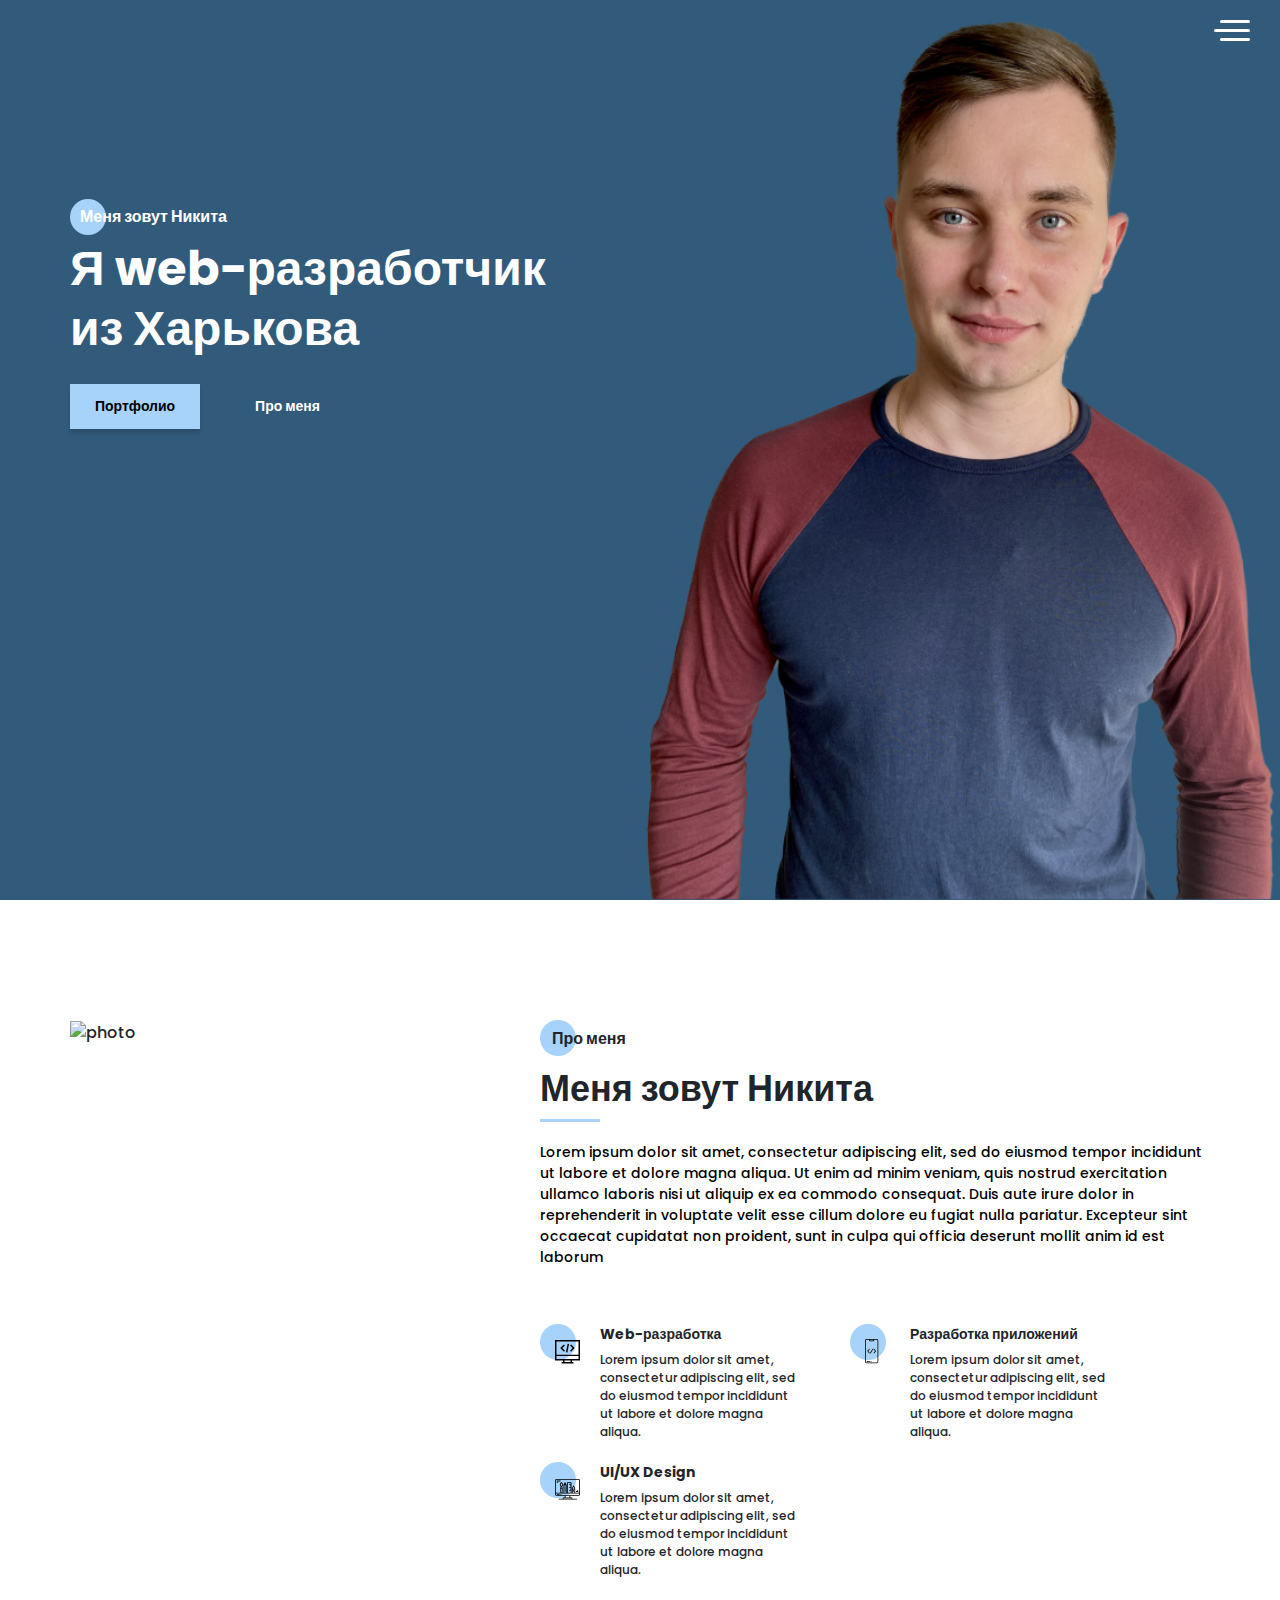
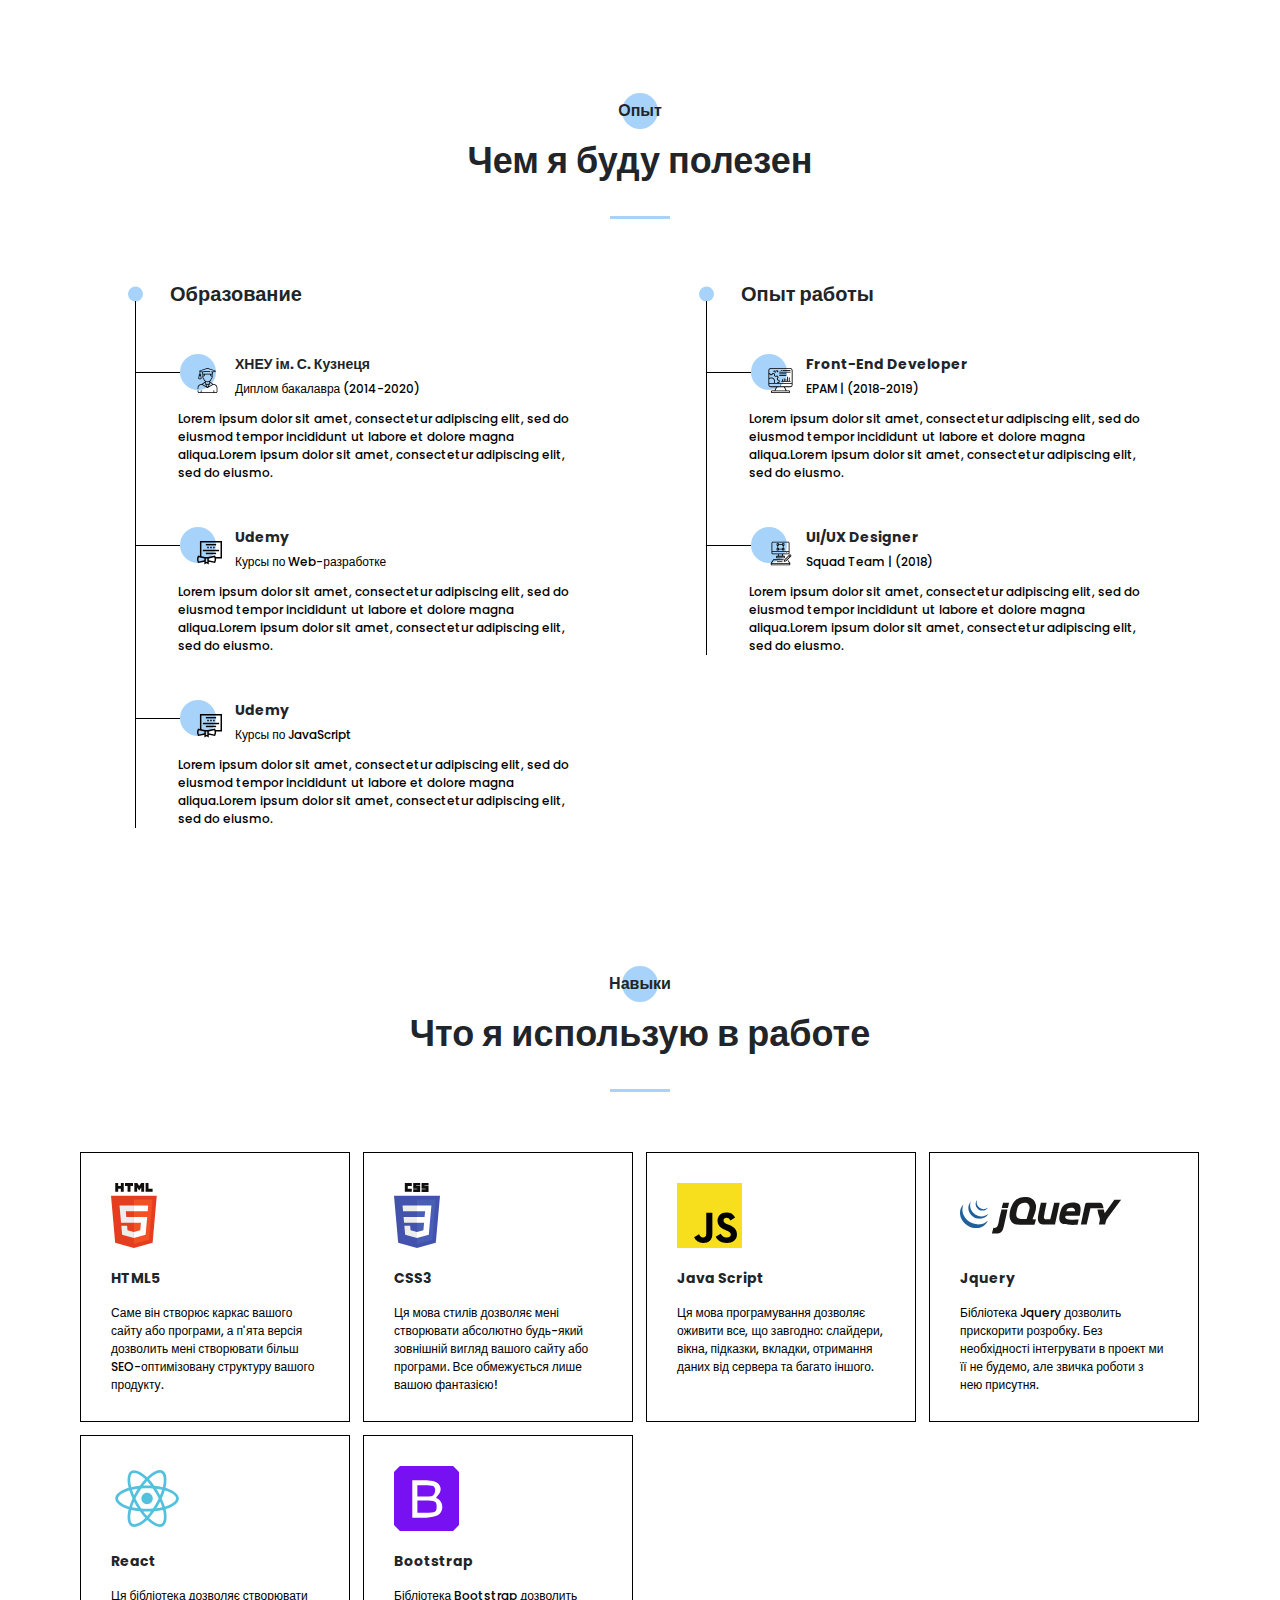
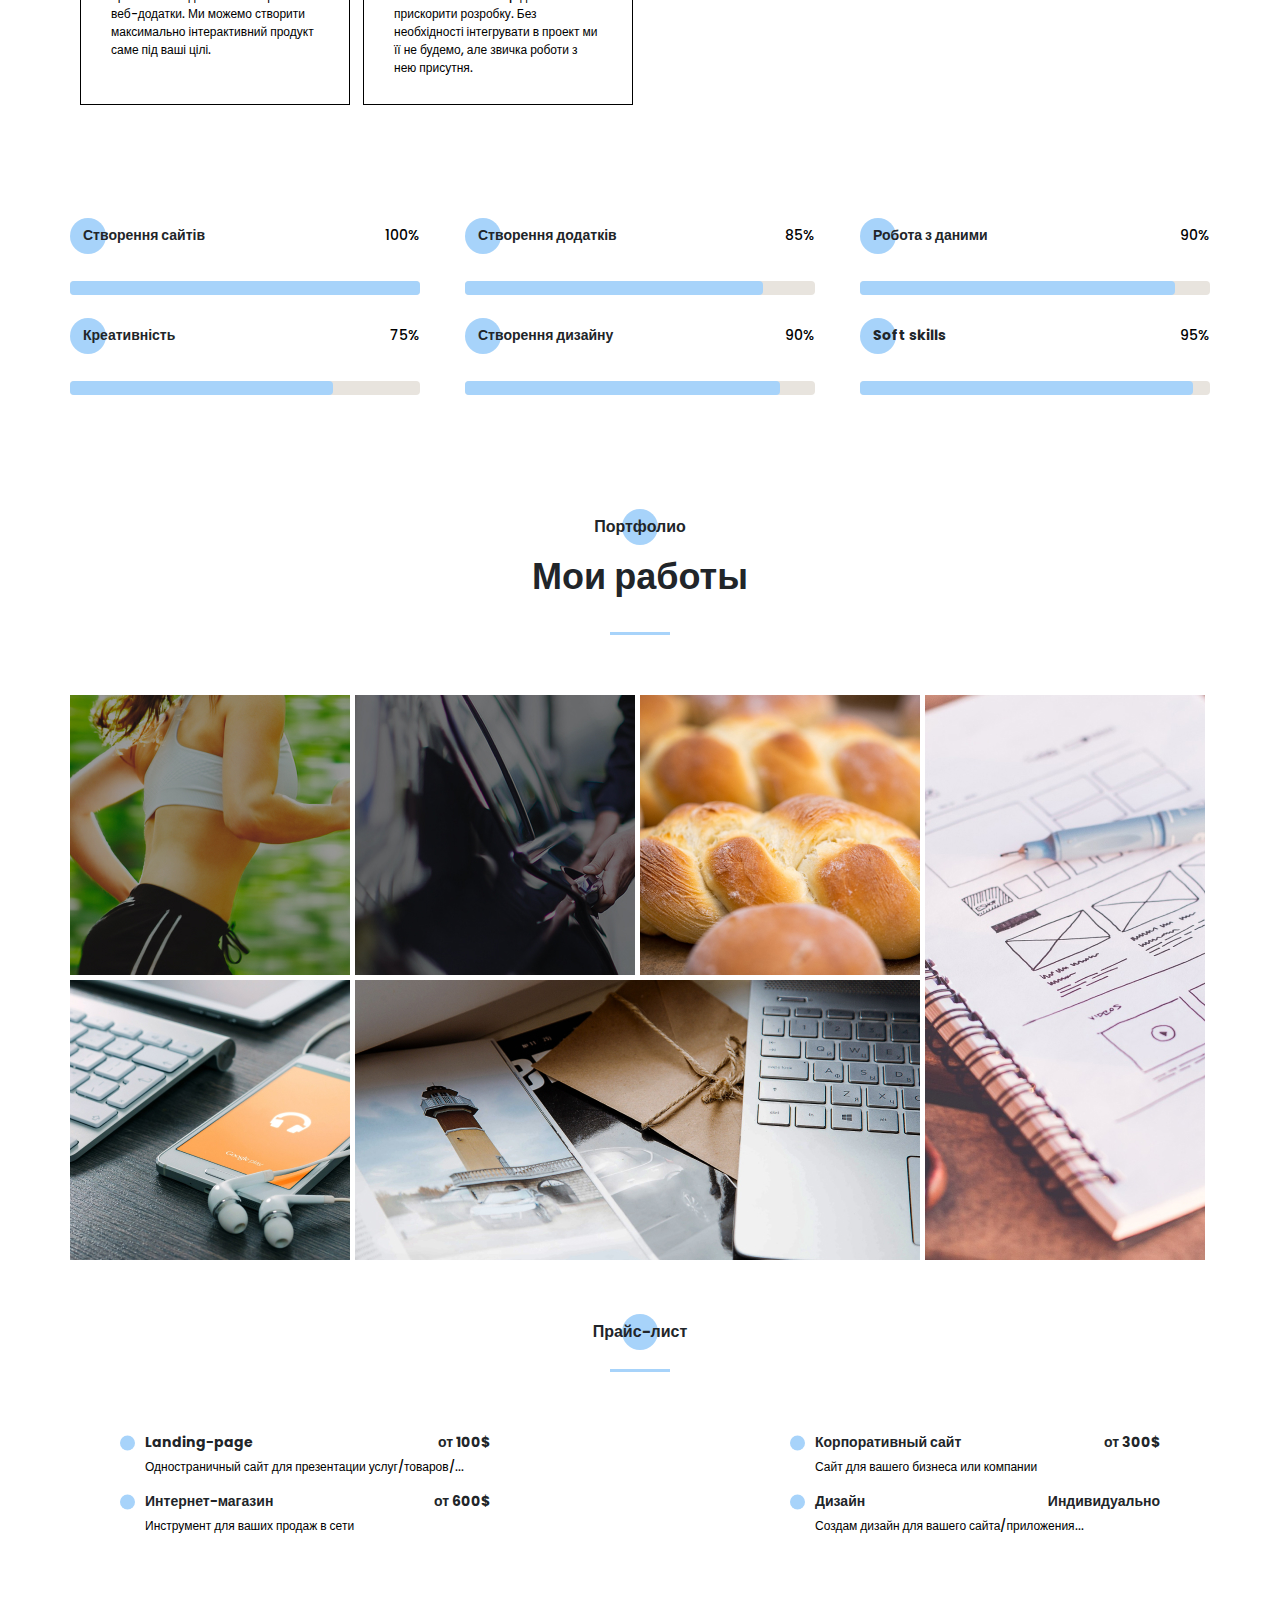
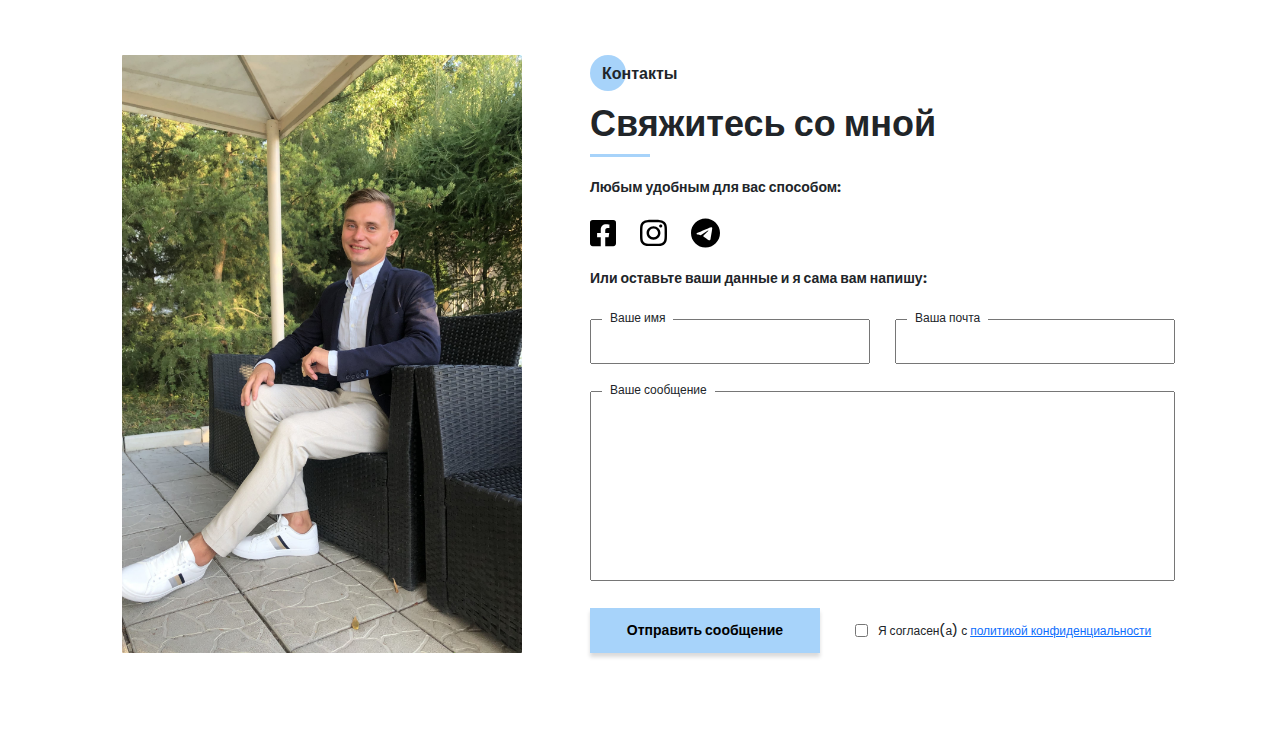
==== index.html @ c90d6d29 "final" ====
<!DOCTYPE html><html lang="ru"><head><meta charset="UTF-8"><meta http-equiv="X-UA-Compatible" content="IE=edge"><meta name="viewport" content="width=device-width,initial-scale=1"><!-- favicon --><link rel="apple-touch-icon" sizes="57x57" href="icons/favicon/apple-icon-57x57.png"><link rel="apple-touch-icon" sizes="60x60" href="icons/favicon/apple-icon-60x60.png"><link rel="apple-touch-icon" sizes="72x72" href="icons/favicon/apple-icon-72x72.png"><link rel="apple-touch-icon" sizes="76x76" href="icons/favicon/apple-icon-76x76.png"><link rel="apple-touch-icon" sizes="114x114" href="icons/favicon/apple-icon-114x114.png"><link rel="apple-touch-icon" sizes="120x120" href="icons/favicon/apple-icon-120x120.png"><link rel="apple-touch-icon" sizes="144x144" href="icons/favicon/apple-icon-144x144.png"><link rel="apple-touch-icon" sizes="152x152" href="icons/favicon/apple-icon-152x152.png"><link rel="apple-touch-icon" sizes="180x180" href="icons/favicon/apple-icon-180x180.png"><link rel="icon" type="image/png" sizes="192x192" href="icons/favicon/android-icon-192x192.png"><link rel="icon" type="image/png" sizes="32x32" href="icons/favicon/favicon-32x32.png"><link rel="icon" type="image/png" sizes="96x96" href="icons/favicon/favicon-96x96.png"><link rel="icon" type="image/png" sizes="16x16" href="icons/favicon/favicon-16x16.png"><link rel="manifest" href="icons/favicon/manifest.json"><meta name="msapplication-TileColor" content="#ffffff"><meta name="msapplication-TileImage" content="icons/favicon/ms-icon-144x144.png"><meta name="theme-color" content="#ffffff"><!-- meta-tag --><!-- Primary Meta Tags --><title>My resume</title><meta name="title" content="My resume"><meta name="description" content=""><!-- Open Graph / Facebook --><meta property="og:type" content="website"><meta property="og:url" content="https://nikita0096.github.io/"><meta property="og:title" content="My resume"><meta property="og:description" content="I am a beginner web-developer, this is my resume."><meta property="og:image" content=""><!-- Twitter --><meta property="twitter:card" content="summary_large_image"><meta property="twitter:url" content="https://nikita0096.github.io/"><meta property="twitter:title" content="My resume"><meta property="twitter:description" content="I am a beginner web-developer, this is my resume."><meta property="twitter:image" content=""><link rel="stylesheet" href="css/style.min.css"></head><body><aside class="sidepanel"><a href="#" class="sidepanel__link"><span class="icon-github"></span></a> <a href="#" class="sidepanel__link"><span class="icon-instagram"></span></a> <a href="#" class="sidepanel__link"><span class="icon-square-facebook"></span></a><div class="sidepanel__divider"></div><div class="sidepanel__text"><span>Социальные сети</span></div></aside><div class="menu"><div class="menu__block"><div class="menu__close"><svg width="29" height="30" viewBox="0 0 29 30" fill="none" xmlns="http://www.w3.org/2000/svg"><path d="M17.1568 14.5231L28.4489 3.23075C29.1837 2.49623 29.1837 1.30861 28.4489 0.574085C27.7144 -0.160437 26.5267 -0.160437 25.7922 0.574085L14.4998 11.8665L3.20781 0.574085C2.47295 -0.160437 1.28567 -0.160437 0.551149 0.574085C-0.183716 1.30861 -0.183716 2.49623 0.551149 3.23075L11.8432 14.5231L0.551149 25.8155C-0.183716 26.55 -0.183716 27.7376 0.551149 28.4721C0.917206 28.8385 1.39852 29.0226 1.87948 29.0226C2.36045 29.0226 2.84141 28.8385 3.20781 28.4721L14.4998 17.1798L25.7922 28.4721C26.1586 28.8385 26.6396 29.0226 27.1205 29.0226C27.6015 29.0226 28.0825 28.8385 28.4489 28.4721C29.1837 27.7376 29.1837 26.55 28.4489 25.8155L17.1568 14.5231Z" fill="black"/></svg></div><nav><ul class="menu__list"><li class="menu__link"><a href="#about_me">ПРО МЕНЯ</a></li><li class="menu__link"><a href="#my_resume">МОЙ ОПЫТ</a></li><li class="menu__link"><a href="#skills">МОИ НАВЫКИ</a></li><li class="menu__link"><a href="#portfolio">МОИ РАБОТЫ</a></li><li class="menu__link"><a href="#price">ПРАЙС-ЛИСТ</a></li><li class="menu__link"><a href="#contacts">КОНТАКТЫ</a></li></ul></nav><div class="menu__social"><a href="#" class="sidepanel__link"><img src="icons/social/github.svg" alt="GitHub"></a><a href="#" class="sidepanel__link"><img src="icons/social/instagram.svg" alt="Instagram"></a><a href="#" class="sidepanel__link"><img src="icons/social/square-facebook.svg" alt="Facebook"></a></div></div><div class="menu__overlay"></div></div><section class="promo"><div class="humburger"><span class="humburger_top humburger_span"></span> <span class="long humburger_span"></span> <span class="humburger_bottom humburger_span"></span></div><div class="container"><div class="title title_fz16 promo__subtitle">Меня зовут Никита</div><h1 class="title title_fz48 promo__title">Я web-разработчик из Харькова</h1><div class="promo__buttons"><a href="#portfolio" class="promo__link btn promo__link_black">Портфолио</a> <a href="#about_me" class="promo__link">Про меня</a></div></div></section><section class="about" id="about_me"><div class="container"><div class="about__wrapper"><div class="about__photo"><picture><source media="(max-width: 576px)" srcset="img/photo-min.jpg"><source media="(min-width: 577px)" srcset="img/photo.jpg"><img src="img/photo.JPG" alt="photo"></picture></div><div class="about__descr"><h2 class="title title_fz16 about__title">Про меня</h2><div class="title title_fz36 about__subtitle">Меня зовут Никита</div><div class="divider"></div><p class="about__text">Lorem ipsum dolor sit amet, consectetur adipiscing elit, sed do eiusmod tempor incididunt ut labore et dolore magna aliqua. Ut enim ad minim veniam, quis nostrud exercitation ullamco laboris nisi ut aliquip ex ea commodo consequat. Duis aute irure dolor in reprehenderit in voluptate velit esse cillum dolore eu fugiat nulla pariatur. Excepteur sint occaecat cupidatat non proident, sunt in culpa qui officia deserunt mollit anim id est laborum</p></div><div class="about__skills"><div class="about__skills-item"><div class="about__skills-circle"><img src="icons/skills/web.development.svg" alt="web-dev"></div><div><div class="title title_fz14">Web-разработка</div><div class="about__skills-text">Lorem ipsum dolor sit amet, consectetur adipiscing elit, sed do eiusmod tempor incididunt ut labore et dolore magna aliqua.</div></div></div><div class="about__skills-item"><div class="about__skills-circle"><img src="icons/skills/mobile.dev.svg" alt="web-dev"></div><div><div class="title title_fz14">Разработка приложений</div><div class="about__skills-text">Lorem ipsum dolor sit amet, consectetur adipiscing elit, sed do eiusmod tempor incididunt ut labore et dolore magna aliqua.</div></div></div><div class="about__skills-item"><div class="about__skills-circle"><img src="icons/skills/design.svg" alt="web-dev"></div><div><div class="title title_fz14">UI/UX Design</div><div class="about__skills-text">Lorem ipsum dolor sit amet, consectetur adipiscing elit, sed do eiusmod tempor incididunt ut labore et dolore magna aliqua.</div></div></div></div></div></div></section><section class="resume" id="my_resume"><div class="container"><h2 class="title title_fz16 title__section-title">Опыт</h2><div class="title title_fz36 title__section-subtitle">Чем я буду полезен</div><div class="divider"></div><div class="resume__wrapper"><div class="resume__column"><h3 class="title title_fz20 resume__column-title">Образование</h3><ul><li><div class="resume__item"><div class="resume__item-head"><div class="resume__item-icon"><img src="icons/education/University.svg" alt="university"></div><h4 class="title title_fz14">ХНЕУ ім. С. Кузнеця</h4><div class="resume__item-location">Диплом бакалавра (2014-2020)</div></div><div class="resume__item-body">Lorem ipsum dolor sit amet, consectetur adipiscing elit, sed do eiusmod tempor incididunt ut labore et dolore magna aliqua.Lorem ipsum dolor sit amet, consectetur adipiscing elit, sed do eiusmo.</div></div></li><li><div class="resume__item"><div class="resume__item-head"><div class="resume__item-icon"><img src="icons/education/Courses.svg" alt="university"></div><h4 class="title title_fz14">Udemy</h4><div class="resume__item-location">Курсы по Web-разработке</div></div><div class="resume__item-body">Lorem ipsum dolor sit amet, consectetur adipiscing elit, sed do eiusmod tempor incididunt ut labore et dolore magna aliqua.Lorem ipsum dolor sit amet, consectetur adipiscing elit, sed do eiusmo.</div></div></li><li><div class="resume__item"><div class="resume__item-head"><div class="resume__item-icon"><img src="icons/education/Courses.svg" alt="university"></div><h4 class="title title_fz14">Udemy</h4><div class="resume__item-location">Курсы по JavaScript</div></div><div class="resume__item-body">Lorem ipsum dolor sit amet, consectetur adipiscing elit, sed do eiusmod tempor incididunt ut labore et dolore magna aliqua.Lorem ipsum dolor sit amet, consectetur adipiscing elit, sed do eiusmo.</div></div></li></ul></div><div class="resume__column"><h3 class="title title_fz20 resume__column-title">Опыт работы</h3><ul><li><div class="resume__item"><div class="resume__item-head"><div class="resume__item-icon"><img src="icons/education/Developer.svg" alt="university"></div><h4 class="title title_fz14">Front-End Developer</h4><div class="resume__item-location">EPAM | (2018-2019)</div></div><div class="resume__item-body">Lorem ipsum dolor sit amet, consectetur adipiscing elit, sed do eiusmod tempor incididunt ut labore et dolore magna aliqua.Lorem ipsum dolor sit amet, consectetur adipiscing elit, sed do eiusmo.</div></div></li><li><div class="resume__item"><div class="resume__item-head"><div class="resume__item-icon"><img src="icons/education/designer.svg" alt="university"></div><h4 class="title title_fz14">UI/UX Designer</h4><div class="resume__item-location">Squad Team | (2018)</div></div><div class="resume__item-body">Lorem ipsum dolor sit amet, consectetur adipiscing elit, sed do eiusmod tempor incididunt ut labore et dolore magna aliqua.Lorem ipsum dolor sit amet, consectetur adipiscing elit, sed do eiusmo.</div></div></li></ul></div></div></div></section><section class="capabilities" id="skills"><div class="container"><h2 class="title title_fz16 title__section-title">Навыки</h2><div class="title title_fz36 title__section-subtitle">Что я использую в работе</div><div class="divider"></div><div class="capabilities__wrapper"><div class="capabilities__item"><div class="capabilities__item-icon"><img src="icons/used/html5.svg" alt="HTML5"></div><div class="title title_fz14 capabilities__item-title">HTML5</div><div class="capabilities__item-descr">Саме він створює каркас вашого сайту або програми, а п'ята версія дозволить мені створювати більш SEO-оптимізовану структуру вашого продукту.</div></div><div class="capabilities__item"><div class="capabilities__item-icon"><img src="icons/used/css3.svg" alt="CSS3"></div><div class="title title_fz14 capabilities__item-title">CSS3</div><div class="capabilities__item-descr">Ця мова стилів дозволяє мені створювати абсолютно будь-який зовнішній вигляд вашого сайту або програми. Все обмежується лише вашою фантазією!</div></div><div class="capabilities__item"><div class="capabilities__item-icon"><img src="icons/used/JS.svg" alt="JavaScript"></div><div class="title title_fz14 capabilities__item-title">Java Script</div><div class="capabilities__item-descr">Ця мова програмування дозволяє оживити все, що завгодно: слайдери, вікна, підказки, вкладки, отримання даних від сервера та багато іншого.</div></div><div class="capabilities__item"><div class="capabilities__item-icon"><img src="icons/used/Jquery.svg" alt="Jquery"></div><div class="title title_fz14 capabilities__item-title">Jquery</div><div class="capabilities__item-descr">Бібліотека Jquery дозволить прискорити розробку. Без необхідності інтегрувати в проект ми її не будемо, але звичка роботи з нею присутня.</div></div><div class="capabilities__item"><div class="capabilities__item-icon"><img src="icons/used/React.svg" alt="React"></div><div class="title title_fz14 capabilities__item-title">React</div><div class="capabilities__item-descr">Ця бібліотека дозволяє створювати веб-додатки. Ми можемо створити максимально інтерактивний продукт саме під ваші цілі.</div></div><div class="capabilities__item"><div class="capabilities__item-icon"><img width="65px" src="icons/used/bootstrap.svg" alt="Bootstrap"></div><div class="title title_fz14 capabilities__item-title">Bootstrap</div><div class="capabilities__item-descr">Бібліотека Bootstrap дозволить прискорити розробку. Без необхідності інтегрувати в проект ми її не будемо, але звичка роботи з нею присутня.</div></div></div><div class="capabilities__progress"><div class="capabilities__progress_item"><div class="capabilities__progress-text"><div class="title title_fz14 capabilities__progress-title">Створення сайтів</div><div class="capabilities__progress-percent">100%</div></div><div class="capabilities__progress_bar"><div class="capabilities__progress_line"></div></div></div><div class="capabilities__progress_item"><div class="capabilities__progress-text"><div class="title title_fz14 capabilities__progress-title">Створення додатків</div><div class="capabilities__progress-percent">85%</div></div><div class="capabilities__progress_bar"><div class="capabilities__progress_line"></div></div></div><div class="capabilities__progress_item"><div class="capabilities__progress-text"><div class="title title_fz14 capabilities__progress-title">Робота з даними</div><div class="capabilities__progress-percent">90%</div></div><div class="capabilities__progress_bar"><div class="capabilities__progress_line"></div></div></div><div class="capabilities__progress_item"><div class="capabilities__progress-text"><div class="title title_fz14 capabilities__progress-title">Креативність</div><div class="capabilities__progress-percent">75%</div></div><div class="capabilities__progress_bar"><div class="capabilities__progress_line"></div></div></div><div class="capabilities__progress_item"><div class="capabilities__progress-text"><div class="title title_fz14 capabilities__progress-title">Створення дизайну</div><div class="capabilities__progress-percent">90%</div></div><div class="capabilities__progress_bar"><div class="capabilities__progress_line"></div></div></div><div class="capabilities__progress_item"><div class="capabilities__progress-text"><div class="title title_fz14 capabilities__progress-title">Soft skills</div><div class="capabilities__progress-percent">95%</div></div><div class="capabilities__progress_bar"><div class="capabilities__progress_line"></div></div></div></div></div></section><section class="portfolio" id="portfolio"><div class="container"><h2 class="title title_fz16 title__section-title">Портфолио</h2><div class="title title_fz36 title__section-subtitle">Мои работы</div><div class="divider"></div><div class="portfolio__wrapper"><a href="/puls" class="portfolio__item"><img src="img/works/pulse.jpg" alt="puls"> </a><a href="/uber" class="portfolio__item"><img src="img/works/uber.jpg" alt="uber"> </a><a href="#" class="portfolio__item"><img src="img/works/bread.jpg" alt="bread"> </a><a href="#" class="portfolio__item vertical"><img src="img/works/plans.jpg" alt="plans"> </a><a href="#" class="portfolio__item"><img src="img/works/ipad.jpg" alt="ipad"> </a><a href="#" class="portfolio__item horizontal"><img src="img/works/mac.jpg" alt="mac"></a></div></div></section><section class="price" id="price"><div class="container"><h2 class="title title_fz16 title__section-title">Прайс-лист</h2><div class="divider"></div><div class="price__wrapper"><div class="price__element"><div class="price__title title title_fz14">Landing-page</div><div class="price__coast title title_fz14">от 100$</div><div class="price__descr">Одностраничный сайт для презентации услуг/товаров/...</div></div><div class="price__element"><div class="price__title title title_fz14">Корпоративный сайт</div><div class="price__coast title title_fz14">от 300$</div><div class="price__descr">Сайт для вашего бизнеса или компании</div></div><div class="price__element"><div class="price__title title title_fz14">Интернет-магазин</div><div class="price__coast title title_fz14">от 600$</div><div class="price__descr">Инструмент для ваших продаж в сети</div></div><div class="price__element"><div class="price__title title title_fz14">Дизайн</div><div class="price__coast title title_fz14">Индивидуально</div><div class="price__descr">Создам дизайн для вашего сайта/приложения...</div></div></div></div></section><section class="contacts" id="contacts"><div class="container"><div class="contacts__wrapper"><div class="contacts__photo"><img src="img/photo.JPG" alt="photo"></div><div class="contacts__descr"><h2 class="title title_fz16 contacts__title">Контакты</h2><div class="title title_fz36 contacts__subtitle">Свяжитесь со мной</div><div class="divider"></div><div class="title title_fz14 contacts__text">Любым удобным для вас способом:</div><div class="contacts__social"><a href="#" class="contacts__link"><img src="icons/social/square-facebook.svg" alt="facebook"> </a><a href="#" class="contacts__link"><img src="icons/social/instagram.svg" alt="instagram"> </a><a href="#" class="contacts__link"><img src="icons/social/telegram.svg" alt="telegram"></a></div><div class="title title_fz14 contacts__text">Или оставьте ваши данные и я сама вам напишу:</div><form action="#" class="contacts__form"><div class="contacts__input"><input required name="name" id="name" type="text"> <label for="name">Ваше имя</label></div><div class="contacts__input"><input required name="email" id="email" type="email"> <label for="email">Ваша почта</label></div><div class="contacts__textarea"><textarea name="text" id="text"></textarea> <label for="text">Ваше сообщение</label></div><div class="contacts__triggers"><button class="contacts__btn btn">Отправить сообщение</button><div class="contacts__policy"><input required type="checkbox"> <span>Я согласен(а) с <a href="/policy.html">политикой конфиденциальности</a></span></div></div></form></div></div></div></section><a href="#" class="pageup"><div class="pageup__circle"><div class="arrow_left"></div><div class="arrow_right"></div></div></a><script src="js/script.js"></script></body></html>
---- css/style.min.css ----
/*!
 * Bootstrap Reboot v5.1.3 (https://getbootstrap.com/)
 * Copyright 2011-2021 The Bootstrap Authors
 * Copyright 2011-2021 Twitter, Inc.
 * Licensed under MIT (https://github.com/twbs/bootstrap/blob/main/LICENSE)
 * Forked from Normalize.css, licensed MIT (https://github.com/necolas/normalize.css/blob/master/LICENSE.md)
 */:root{--bs-blue:#0d6efd;--bs-indigo:#6610f2;--bs-purple:#6f42c1;--bs-pink:#d63384;--bs-red:#dc3545;--bs-orange:#fd7e14;--bs-yellow:#ffc107;--bs-green:#198754;--bs-teal:#20c997;--bs-cyan:#0dcaf0;--bs-white:#fff;--bs-gray:#6c757d;--bs-gray-dark:#343a40;--bs-gray-100:#f8f9fa;--bs-gray-200:#e9ecef;--bs-gray-300:#dee2e6;--bs-gray-400:#ced4da;--bs-gray-500:#adb5bd;--bs-gray-600:#6c757d;--bs-gray-700:#495057;--bs-gray-800:#343a40;--bs-gray-900:#212529;--bs-primary:#0d6efd;--bs-secondary:#6c757d;--bs-success:#198754;--bs-info:#0dcaf0;--bs-warning:#ffc107;--bs-danger:#dc3545;--bs-light:#f8f9fa;--bs-dark:#212529;--bs-primary-rgb:13,110,253;--bs-secondary-rgb:108,117,125;--bs-success-rgb:25,135,84;--bs-info-rgb:13,202,240;--bs-warning-rgb:255,193,7;--bs-danger-rgb:220,53,69;--bs-light-rgb:248,249,250;--bs-dark-rgb:33,37,41;--bs-white-rgb:255,255,255;--bs-black-rgb:0,0,0;--bs-body-color-rgb:33,37,41;--bs-body-bg-rgb:255,255,255;--bs-font-sans-serif:system-ui,-apple-system,"Segoe UI",Roboto,"Helvetica Neue",Arial,"Noto Sans","Liberation Sans",sans-serif,"Apple Color Emoji","Segoe UI Emoji","Segoe UI Symbol","Noto Color Emoji";--bs-font-monospace:SFMono-Regular,Menlo,Monaco,Consolas,"Liberation Mono","Courier New",monospace;--bs-gradient:linear-gradient(180deg, rgba(255, 255, 255, 0.15), rgba(255, 255, 255, 0));--bs-body-font-family:var(--bs-font-sans-serif);--bs-body-font-size:1rem;--bs-body-font-weight:400;--bs-body-line-height:1.5;--bs-body-color:#212529;--bs-body-bg:#fff}*,::after,::before{box-sizing:border-box}@media(prefers-reduced-motion:no-preference){:root{scroll-behavior:smooth}}body{margin:0;font-family:var(--bs-body-font-family);font-size:var(--bs-body-font-size);font-weight:var(--bs-body-font-weight);line-height:var(--bs-body-line-height);color:var(--bs-body-color);text-align:var(--bs-body-text-align);background-color:var(--bs-body-bg);-webkit-text-size-adjust:100%;-webkit-tap-highlight-color:rgba(0,0,0,0)}hr{margin:1rem 0;color:inherit;background-color:currentColor;border:0;opacity:.25}hr:not([size]){height:1px}h1,h2,h3,h4,h5,h6{margin-top:0;margin-bottom:.5rem;font-weight:500;line-height:1.2}h1{font-size:calc(1.375rem + 1.5vw)}@media(min-width:1200px){h1{font-size:2.5rem}}h2{font-size:calc(1.325rem + .9vw)}@media(min-width:1200px){h2{font-size:2rem}}h3{font-size:calc(1.3rem + .6vw)}@media(min-width:1200px){h3{font-size:1.75rem}}h4{font-size:calc(1.275rem + .3vw)}@media(min-width:1200px){h4{font-size:1.5rem}}h5{font-size:1.25rem}h6{font-size:1rem}p{margin-top:0;margin-bottom:1rem}abbr[data-bs-original-title],abbr[title]{-webkit-text-decoration:underline dotted;text-decoration:underline dotted;cursor:help;-webkit-text-decoration-skip-ink:none;text-decoration-skip-ink:none}address{margin-bottom:1rem;font-style:normal;line-height:inherit}ol,ul{padding-left:2rem}dl,ol,ul{margin-top:0;margin-bottom:1rem}ol ol,ol ul,ul ol,ul ul{margin-bottom:0}dt{font-weight:700}dd{margin-bottom:.5rem;margin-left:0}blockquote{margin:0 0 1rem}b,strong{font-weight:bolder}small{font-size:.875em}mark{padding:.2em;background-color:#fcf8e3}sub,sup{position:relative;font-size:.75em;line-height:0;vertical-align:baseline}sub{bottom:-.25em}sup{top:-.5em}a{color:#0d6efd;text-decoration:underline}a:hover{color:#0a58ca}a:not([href]):not([class]),a:not([href]):not([class]):hover{color:inherit;text-decoration:none}code,kbd,pre,samp{font-family:var(--bs-font-monospace);font-size:1em;direction:ltr;unicode-bidi:bidi-override}pre{display:block;margin-top:0;margin-bottom:1rem;overflow:auto;font-size:.875em}pre code{font-size:inherit;color:inherit;word-break:normal}code{font-size:.875em;color:#d63384;word-wrap:break-word}a>code{color:inherit}kbd{padding:.2rem .4rem;font-size:.875em;color:#fff;background-color:#212529;border-radius:.2rem}kbd kbd{padding:0;font-size:1em;font-weight:700}figure{margin:0 0 1rem}img,svg{vertical-align:middle}table{caption-side:bottom;border-collapse:collapse}caption{padding-top:.5rem;padding-bottom:.5rem;color:#6c757d;text-align:left}th{text-align:inherit;text-align:-webkit-match-parent}tbody,td,tfoot,th,thead,tr{border-color:inherit;border-style:solid;border-width:0}label{display:inline-block}button{border-radius:0}button:focus:not(:focus-visible){outline:0}button,input,optgroup,select,textarea{margin:0;font-family:inherit;font-size:inherit;line-height:inherit}button,select{text-transform:none}[role=button]{cursor:pointer}select{word-wrap:normal}select:disabled{opacity:1}[list]::-webkit-calendar-picker-indicator{display:none}[type=button],[type=reset],[type=submit],button{-webkit-appearance:button}[type=button]:not(:disabled),[type=reset]:not(:disabled),[type=submit]:not(:disabled),button:not(:disabled){cursor:pointer}::-moz-focus-inner{padding:0;border-style:none}textarea{resize:vertical}fieldset{min-width:0;padding:0;margin:0;border:0}legend{float:left;width:100%;padding:0;margin-bottom:.5rem;font-size:calc(1.275rem + .3vw);line-height:inherit}@media(min-width:1200px){legend{font-size:1.5rem}}legend+*{clear:left}::-webkit-datetime-edit-day-field,::-webkit-datetime-edit-fields-wrapper,::-webkit-datetime-edit-hour-field,::-webkit-datetime-edit-minute,::-webkit-datetime-edit-month-field,::-webkit-datetime-edit-text,::-webkit-datetime-edit-year-field{padding:0}::-webkit-inner-spin-button{height:auto}[type=search]{outline-offset:-2px;-webkit-appearance:textfield}::-webkit-search-decoration{-webkit-appearance:none}::-webkit-color-swatch-wrapper{padding:0}::file-selector-button{font:inherit}::-webkit-file-upload-button{font:inherit;-webkit-appearance:button}output{display:inline-block}iframe{border:0}summary{display:list-item;cursor:pointer}progress{vertical-align:baseline}[hidden]{display:none!important}@font-face{font-family:Poppins;src:url(../fonts/Poppins-Medium.woff2) format("woff2"),url(../fonts/Poppins-Medium.woff) format("woff");font-weight:500;font-style:normal;font-display:swap}@font-face{font-family:Poppins;src:url(../fonts/Poppins-Bold.woff2) format("woff2"),url(../fonts/Poppins-Bold.woff) format("woff");font-weight:700;font-style:normal;font-display:swap}@font-face{font-family:icomoon;src:url(../fonts/icomoon.eot?3acyun);src:url(../fonts/icomoon.eot?3acyun#iefix) format("embedded-opentype"),url(../fonts/icomoon.ttf?3acyun) format("truetype"),url(../fonts/icomoon.woff?3acyun) format("woff"),url(../fonts/icomoon.svg?3acyun#icomoon) format("svg");font-weight:400;font-style:normal;font-display:block}[class*=" icon-"],[class^=icon-]{font-family:icomoon!important;speak:never;font-style:normal;font-weight:400;font-variant:normal;text-transform:none;line-height:1;-webkit-font-smoothing:antialiased;-moz-osx-font-smoothing:grayscale}.icon-github:before{content:""}.icon-instagram:before{content:""}.icon-square-facebook:before{content:""}.icon-telegram:before{content:""}*{font-family:Poppins,sans-serif;box-sizing:border-box;margin:0;padding:0}.container{width:1140px;margin:0 auto}.divider{width:60px;height:3px;background-color:#a7d3fa;margin:25px auto 0 auto}body{position:relative}html{scroll-behavior:smooth}.promo{min-height:100vh;position:relative;background:url(../img/main_bg.jpg) no-repeat 50%/cover;padding-top:205px}.promo__title{width:535px;margin-top:10px;color:#fff}.promo__subtitle{position:relative;padding-left:10px;color:#fff;z-index:2}.promo__subtitle::before{content:"";position:absolute;top:-25%;left:0;width:36px;height:36px;background-color:#a7d3fa;border-radius:100%;z-index:-1}.promo__buttons{display:flex;align-items:center;justify-content:space-between;width:250px;margin-top:25px}.promo .btn:hover{box-shadow:0 0 15px rgba(255,255,255,.4)}.promo__link{text-align:center;font-weight:700;font-size:14px;text-decoration:none;color:#fff}.promo__link:hover{color:#000}.promo__link_black{color:#000}.title{font-weight:700;font-size:36px;line-height:60px}.title_fz14{font-size:14px;line-height:21px}.title_fz16{font-size:16px;line-height:24px}.title_fz20{font-size:20px;line-height:30px}.title_fz36{font-size:36px;line-height:60px}.title_fz48{font-size:48px}.title__section-title{position:relative;text-align:center}.title__section-title::before{content:"";position:absolute;top:-25%;left:0;width:36px;height:36px;background-color:#a7d3fa;border-radius:100%;z-index:-1}.title__section-title:before{left:50%;transform:translateX(-50%);top:-6px}.title__section-subtitle{text-align:center;margin-top:6px}.btn{padding:12px 25px;height:45px;background:#a7d3fa;box-shadow:0 4px 4px rgba(0,0,0,.15);transition:all .6s}.btn:hover{box-shadow:0 0 20px rgba(0,0,0,.5)}.humburger{position:fixed;top:20px;right:30px;width:36px;height:21px;display:flex;flex-direction:column;justify-content:space-between;align-items:flex-end;cursor:pointer}.humburger span{display:block;width:30px;height:3px;background-color:#fff;border-radius:10px}.humburger span.long{width:36px}.menu{position:fixed;top:0;left:-100%;width:100%;height:100vh;z-index:10;visibility:hidden;opacity:0;transition:all 1s}.menu.active{visibility:visible;opacity:1;left:0}.menu__block{position:relative;width:345px;height:100%;padding-top:140px;padding-left:40px;background:#a7d3fa;transition:all .6s;z-index:10}.menu__close{position:absolute;top:25px;right:25px;cursor:pointer}.menu__list{padding-left:35px;list-style-type:none}.menu__link{position:relative;font-weight:700;font-size:24px;line-height:36px;margin-bottom:15px;transition:all .6s}.menu__link::before{content:"";position:absolute;left:-35px;top:10px;width:15px;height:15px;border:1px solid #000;border-radius:100%;transition:all .6s}.menu__link:hover::before{background-color:#0b04e8}.menu__link a{color:#fff;text-decoration:none}.menu__social{position:absolute;left:50%;transform:translateX(-50%);bottom:50px;display:flex;justify-content:space-between;align-items:center;width:90px}.menu__social img{width:20px}.menu__overlay{position:fixed;top:0;width:100%;height:100%;background-color:#fff;opacity:.75}.sidepanel{position:fixed;top:230px;left:50px;display:flex;flex-direction:column;justify-content:space-between;align-items:center;height:340px;z-index:3;color:#fff;transition:all 1s}.sidepanel__divider{width:2px;height:70px;background-color:#fff;transition:all 1s}.sidepanel__text{height:150px;width:25px}.sidepanel__text span{display:block;width:150px;transform:rotate(-90deg) translate(-35%,-260%);font-weight:700;font-size:16px}.sidepanel__link{text-decoration:none;color:#fff;width:20px;height:20px;transition:all .1s}.sidepanel__link span{display:block;position:relative;font-size:20px;transform:rotate(-90deg);transition:all .6s}.sidepanel__link span:hover{color:#000;transform:rotate(0)}.about{padding-top:120px}.about__wrapper{display:grid;grid-template-columns:400px 670px;grid-template-rows:minmax(245px,auto) minmax(255px,auto);grid-auto-rows:minmax(245px,auto);-moz-column-gap:70px;column-gap:70px;row-gap:40px}.about__photo{grid-row:1/3}.about__photo img{width:100%;height:100%;-o-object-fit:cover;object-fit:cover;border-radius:1px}.about__descr{padding-top:6px}.about__descr .divider{margin:0}.about__text{font-size:14px;line-height:21px;color:#000;margin-top:20px}.about__title{position:relative;padding-left:12px;padding-top:1px}.about__title::before{content:"";position:absolute;top:-25%;left:0;width:36px;height:36px;background-color:#a7d3fa;border-radius:100%;z-index:-1}.about__skills{display:grid;grid-template:repeat(2,minmax(115px,auto))/repeat(2,260px);grid-auto-rows:1fr;-moz-column-gap:50px;column-gap:50px;row-gap:20px}.about__skills-item{display:grid;grid-template-columns:40px 200px;-moz-column-gap:20px;column-gap:20px}.about__skills-circle{position:relative;padding:15px 0 0 15px}.about__skills-circle::before{content:"";position:absolute;top:-25%;left:0;width:36px;height:36px;background-color:#a7d3fa;border-radius:100%;z-index:-1}.about__skills-circle:before{top:0}.about__skills-text{font-size:12px;line-height:18px;margin-top:6px}.resume{padding-top:120px}.resume__wrapper{padding:60px 65px 0 65px;display:grid;grid-template-columns:repeat(2,436px);-moz-column-gap:135px;column-gap:135px}.resume__column h3{margin-bottom:0}.resume__column-title{position:relative;padding-left:35px}.resume__column-title::before{content:"";position:absolute;left:-7px;top:50%;transform:translateY(-50%);width:15px;height:15px;background:#a7d3fa;border-radius:100%}.resume__column ul{list-style-type:none;padding-left:0}.resume__column ul li{position:relative}.resume__column ul li:after{content:"";width:1px;height:calc(100% + 8px);position:absolute;top:-8px;left:0;background-color:#000}.resume__item{position:relative}.resume__item::before{content:"";height:1px;width:45px;position:absolute;top:63px;background-color:#000}.resume__item-head{padding:45px 0 0 100px}.resume__item-head h4{margin-bottom:0}.resume__item-icon{position:absolute;top:45px;left:45px}.resume__item-icon::before{content:"";position:absolute;top:-25%;left:0;width:36px;height:36px;background-color:#a7d3fa;border-radius:100%;z-index:-1}.resume__item-icon img{position:absolute;left:17px;top:14px}.resume__item-location{font-size:12px;line-height:18px;color:#000;margin-top:5px}.resume__item-body{padding:12px 0 0 43px;font-size:12px;line-height:18px;color:#000}.capabilities{padding-top:128px}.capabilities__wrapper{padding:60px 10px 0 10px;display:grid;grid-template-columns:repeat(auto-fit,270px);grid-template-rows:minmax(270px,auto);grid-auto-rows:minmax(270px,auto);gap:13px}.capabilities__item{padding:30px 30px 25px 30px;border:1px solid #000}.capabilities__item-icon{display:flex;align-items:center;height:65px}.capabilities__item-title{margin-top:20px}.capabilities__item-descr{margin-top:15px;font-weight:500;font-size:12px;line-height:18px;color:#000}.capabilities__progress{padding-top:120px;display:grid;grid-template-columns:repeat(auto-fit,350px);grid-template-rows:minmax(70px,auto);grid-auto-rows:minmax(70px,auto);-moz-column-gap:45px;column-gap:45px;row-gap:30px}.capabilities__progress-text{display:flex;justify-content:space-between;padding-left:13px}.capabilities__progress-title{position:relative}.capabilities__progress-title::before{content:"";position:absolute;top:-25%;left:0;width:36px;height:36px;background-color:#a7d3fa;border-radius:100%;z-index:-1}.capabilities__progress-title:before{left:-13px;top:-7px}.capabilities__progress-percent{font-weight:500;font-size:14px;line-height:21px;color:#000}.capabilities__progress_bar{width:100%;height:14px;background:#e8e4de;border-radius:4px;margin-top:35px}.capabilities__progress_line{height:14px;background:#a7d3fa;border-radius:4px;z-index:10}.portfolio{padding-top:120px}.portfolio__wrapper{margin-top:60px;display:grid;grid-template-columns:repeat(auto-fit,280px);grid-template-rows:repeat(2,280px);grid-auto-rows:280px;gap:5px}.portfolio__wrapper .vertical{grid-row:1/3;grid-column:4/5}.portfolio__wrapper .horizontal{grid-row:2/3;grid-column:2/4}.portfolio__item{transition:all .6s}.portfolio__item:hover{transform:scale(1.05);filter:contrast(130%)}.portfolio__item img{width:100%;height:100%;-o-object-fit:cover;object-fit:cover}.price{padding-top:60px}.price__wrapper{padding:60px 50px 0 50px;display:grid;grid-template-columns:repeat(2,370px);grid-template-rows:minmax(44px,auto);grid-auto-rows:minmax(44px,auto);row-gap:15px;justify-content:space-between}.price__element{margin-left:25px;display:grid;grid-template:repeat(2,minmax(21,auto))/repeat(2,auto);justify-content:space-between}.price__title{position:relative}.price__title::before{content:"";position:absolute;left:-7px;top:50%;transform:translateY(-50%);width:15px;height:15px;background:#a7d3fa;border-radius:100%}.price__title:before{left:-25px}.price__coast{justify-self:end}.price__descr{font-size:12px;line-height:18px;color:#000;grid-column:1/3;margin-top:5px}.contacts{padding:120px 0 90px 0}.contacts__wrapper{padding:0 35px 0 52px;display:grid;grid-template-columns:400px 585px;justify-content:space-between}.contacts__photo img{width:100%;height:100%;-o-object-fit:cover;object-fit:cover;border-radius:1px}.contacts__descr{padding-top:6px}.contacts__descr .divider{margin:0}.contacts__title{position:relative;padding-left:12px;padding-top:1px}.contacts__title::before{content:"";position:absolute;top:-25%;left:0;width:36px;height:36px;background-color:#a7d3fa;border-radius:100%;z-index:-1}.contacts__social,.contacts__text{margin-top:20px}.contacts__link{margin-right:20px;text-decoration:none}.contacts__link img{max-width:30px;max-height:30px}.contacts__form{margin-top:30px;display:grid;grid-template:45px 190px 45px/repeat(2,280px);justify-content:space-between;row-gap:27px}.contacts__form label{display:block;position:absolute;top:-10px;left:12px;height:18px;padding:0 8px;font-size:12px;background-color:#fff}.contacts__triggers{grid-column:1/3;display:grid;grid-template-columns:repeat(2,auto);-moz-column-gap:35px;column-gap:35px}.contacts__policy{font-size:12px;line-height:18px;display:flex;align-items:center}.contacts__policy input{margin-right:10px}.contacts__input{position:relative}.contacts__input input{width:100%;height:100%;padding:0 20px;font-size:12px;color:#000}.contacts__textarea{position:relative;grid-column:1/3}.contacts__textarea textarea{width:100%;height:100%;resize:none;padding:20px 20px;font-size:12px;color:#000}.contacts__btn{border:none;font-weight:700;font-size:14px;line-height:21px}.pageup{display:none;position:fixed;right:40px;bottom:40px}.pageup__circle{display:flex;justify-content:center;align-items:center;width:40px;height:40px;border-radius:100%;background-color:#a7d3fa}.pageup .arrow_right{width:15px;height:3px;background-color:#fff;transform:translate(-3px) rotate(45deg);border-radius:2px}.pageup .arrow_left{width:15px;height:3px;background-color:#fff;transform:translate(3px) rotate(-45deg);border-radius:2px}@media(max-width:1439px){.sidepanel{display:none}}@media(max-width:1200px){.container{max-width:960px}.about__wrapper{grid-template-columns:400px 520px;-moz-column-gap:40px;column-gap:40px}.about__skills{grid-template:repeat(2,minmax(115px,auto))/repeat(2,250px);-moz-column-gap:20px;column-gap:20px}.about__skills-item{grid-template-columns:40px 195px;-moz-column-gap:15px;column-gap:15px}.resume__wrapper{grid-template-columns:repeat(2,345px);justify-content:space-between;-moz-column-gap:unset;column-gap:unset}.capabilities__wrapper{grid-template-columns:repeat(3,270px);justify-content:space-between}.capabilities__progress{grid-template-columns:repeat(2,350px);justify-content:space-between}.portfolio__wrapper{justify-content:space-around;row-gap:35px}.portfolio__wrapper .horizontal{grid-row:unset;grid-column:unset}.portfolio__wrapper .vertical{grid-row:unset;grid-column:unset}.portfolio__wrapper__item:hover{transform:none;filter:none}.contacts__wrapper{grid-template-columns:400px 440px}.contacts__form{grid-template-columns:repeat(2,210px)}.contacts__triggers{justify-content:space-between;grid-template-columns:250px 150px}.contacts__policy{font-size:10px}}@media(max-width:992px){.container{max-width:720px}.about__wrapper{grid-template-columns:300px 380px;-moz-column-gap:20px;column-gap:20px}.about__skills{grid-template-columns:380px;grid-auto-rows:minmax(100px,auto)}.about__skills-item{grid-template-columns:40px 320px;gap:20px}.title_fz36{font-size:30px}.divider{margin-top:15px}.resume__wrapper{grid-template-columns:repeat(2,280px);justify-content:space-between}.capabilities__wrapper{grid-template-columns:repeat(auto-fit,270px);justify-content:space-around}.price{padding-top:46px}.price__wrapper{grid-template-columns:repeat(auto-fit,350px);padding:0;padding-top:20px}.contacts{padding-top:60px}.contacts__wrapper{grid-template-columns:600px;justify-content:center}.contacts__photo{display:none}.contacts__form{grid-template-columns:repeat(2,285px)}.contacts__triggers{justify-content:space-between;grid-template-columns:repeat(2,auto)}.contacts__policy{font-size:12px}}@media(max-width:768px){.container{max-width:540px}.title_fz48{font-size:28px}.humburger{right:20px}.menu__block{width:250px;padding-left:20px}.promo{background:url(../img/main_bg.jpg) no-repeat 57%/cover}.promo__title{line-height:39px;width:300px}.about{padding-top:40px}.about__wrapper{grid-template:430px auto auto/1fr}.about__photo{grid-row:unset}.about__skills{grid-template-columns:repeat(2,260px)}.about__skills-item{grid-template-columns:40px 200px;-moz-column-gap:20px;column-gap:20px}.resume__wrapper{padding:50px 0 0 0;grid-template-columns:1fr;row-gap:50px}.capabilities{padding-top:46px}.capabilities__wrapper{grid-template-columns:270px;justify-content:center;row-gap:20px}.capabilities__progress{grid-template-columns:350px;row-gap:40px;justify-content:center}.portfolio{padding-top:40px}.portfolio__wrapper{margin-top:40px;row-gap:20px}.price__wrapper{justify-content:center;row-gap:20px}.contacts{padding-top:60px}.contacts__wrapper{padding:0;grid-template-columns:500px;justify-content:center}.contacts__form{grid-template-columns:repeat(2,240px)}}@media(max-width:576px){.container{max-width:100%;padding:0 10px}.title_fz48{font-size:26px}.title_fz36{font-size:24px}.promo__title{width:280px}.promo__buttons{margin-top:30px}.about__wrapper{grid-template:340px auto auto/1fr}.about__skills{grid-template-columns:1fr}.resume{padding-top:46px}.resume__wrapper{padding-top:40px;row-gap:40px}.capabilities__wrapper{padding-top:20px}.capabilities__progress{padding-top:40px;grid-template-columns:300px}.price__wrapper{grid-template-columns:repeat(auto-fit,295px)}.price__element{grid-template-columns:200px 70px}.contacts{padding-top:46px;padding-bottom:50px}.contacts__wrapper{grid-template-columns:300px}.contacts__form{grid-template:45px 45px 143px auto/1fr;grid-auto-rows:auto}.contacts__triggers{display:flex;flex-direction:column-reverse;grid-column:unset;justify-content:center}.contacts__btn{margin:20px auto 0 auto;width:219px}.contacts__policy{margin:0 auto;width:180px}.contacts__policy span{text-align:center}.contacts__textarea{grid-column:unset}}@media(min-width:420px)and (max-width:576px){.about__wrapper{grid-template:430px auto auto/1fr}}
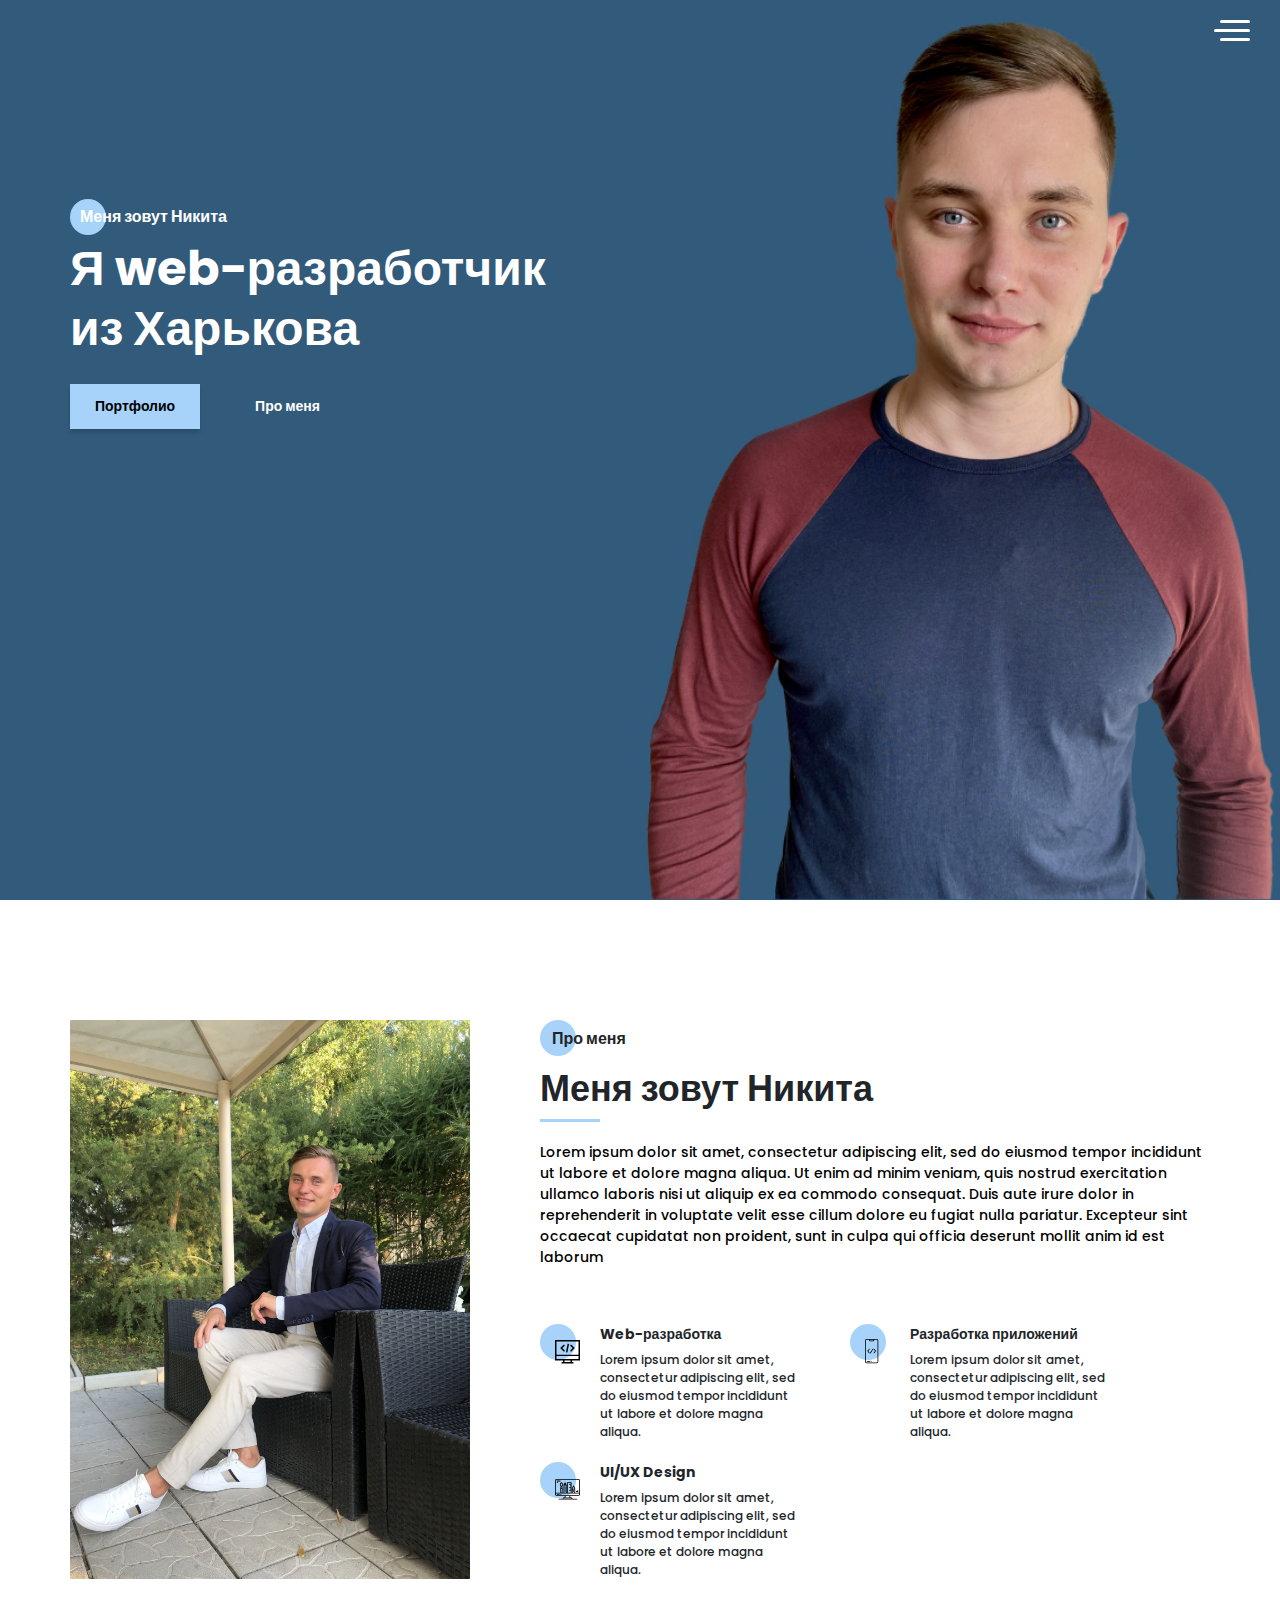
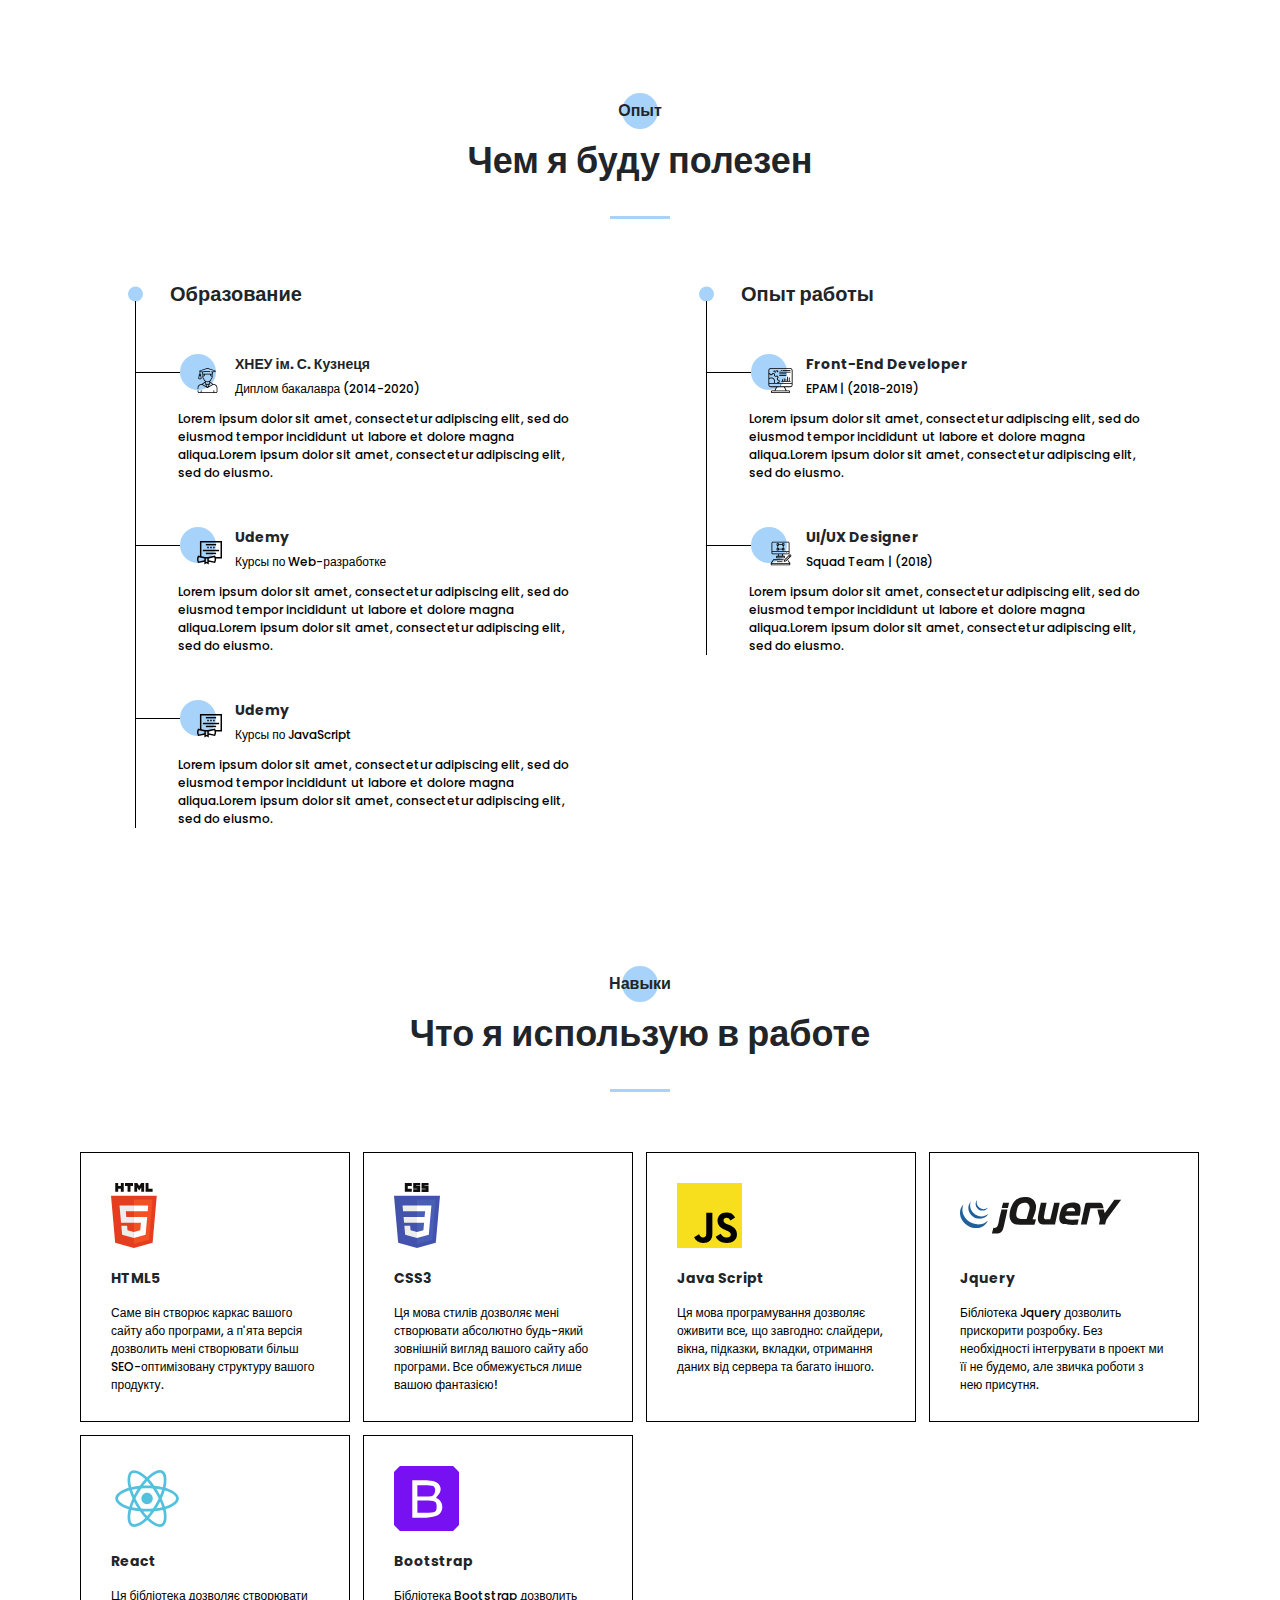
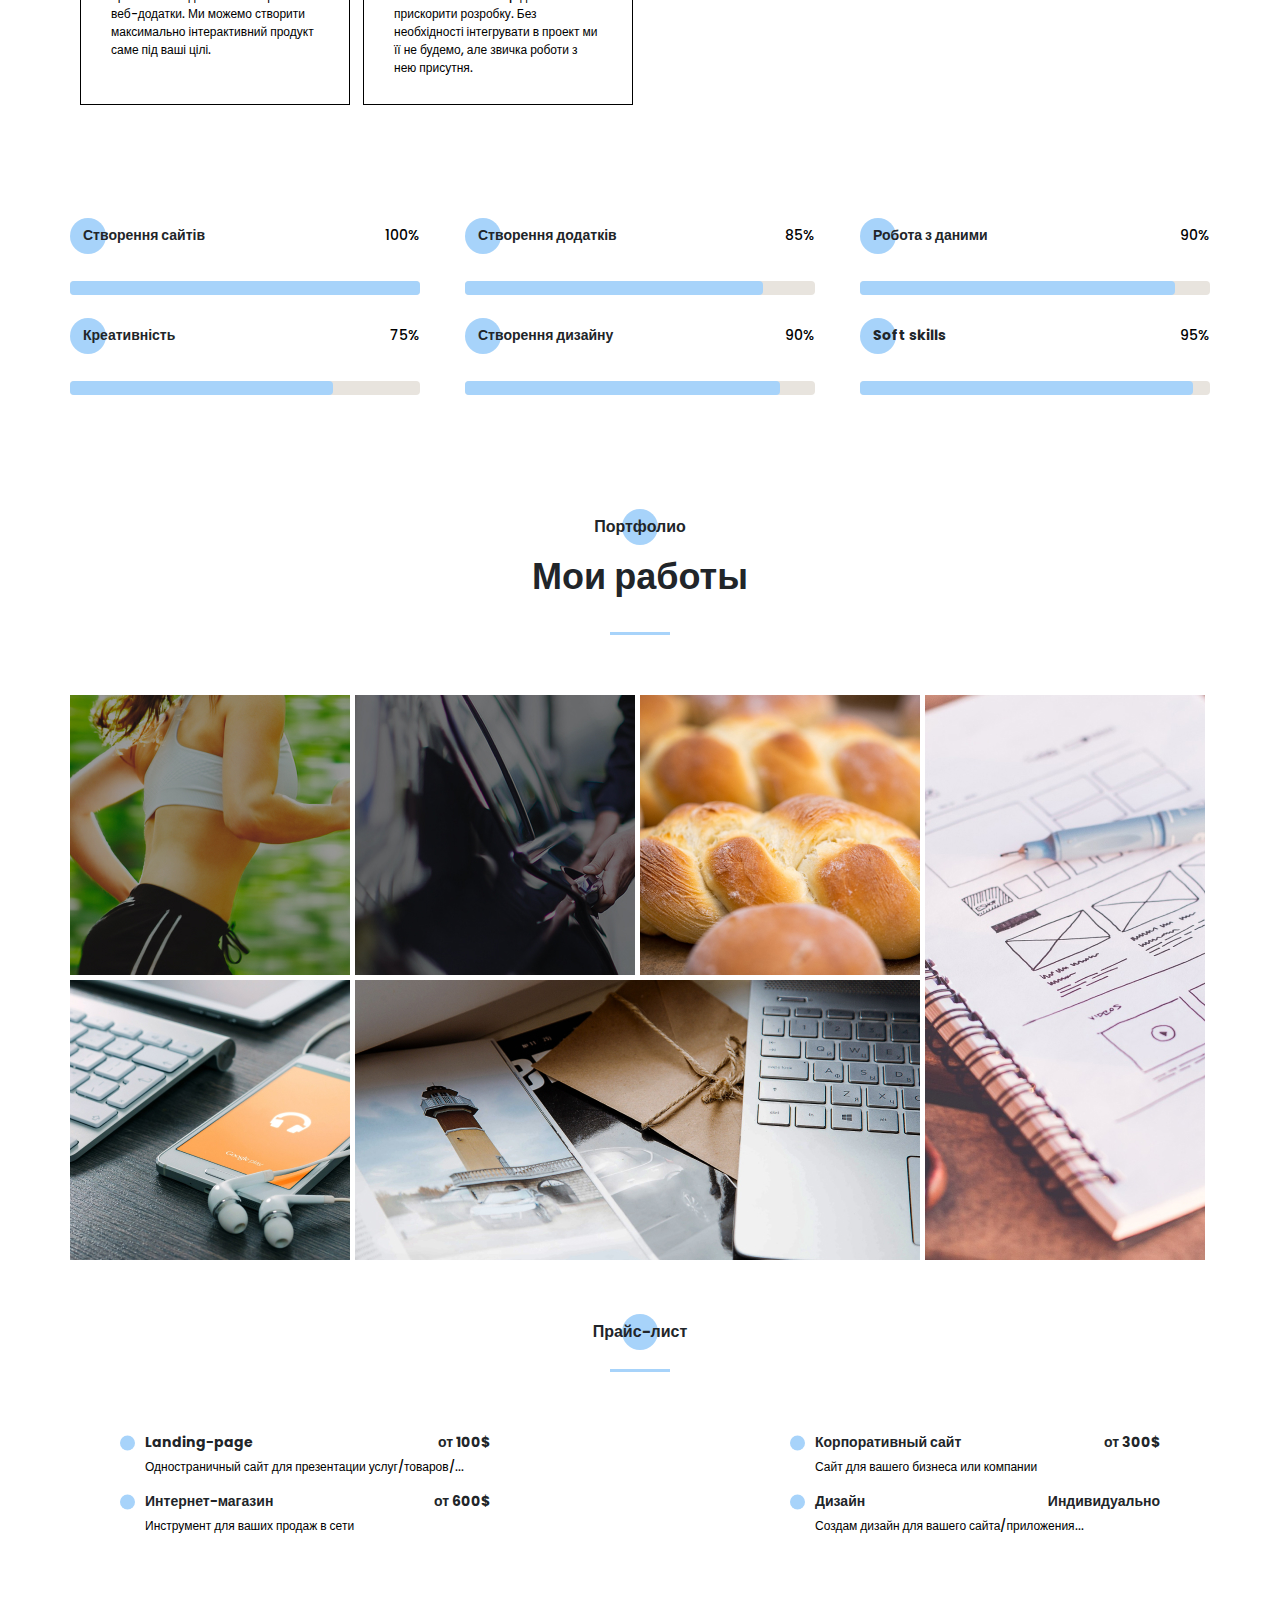
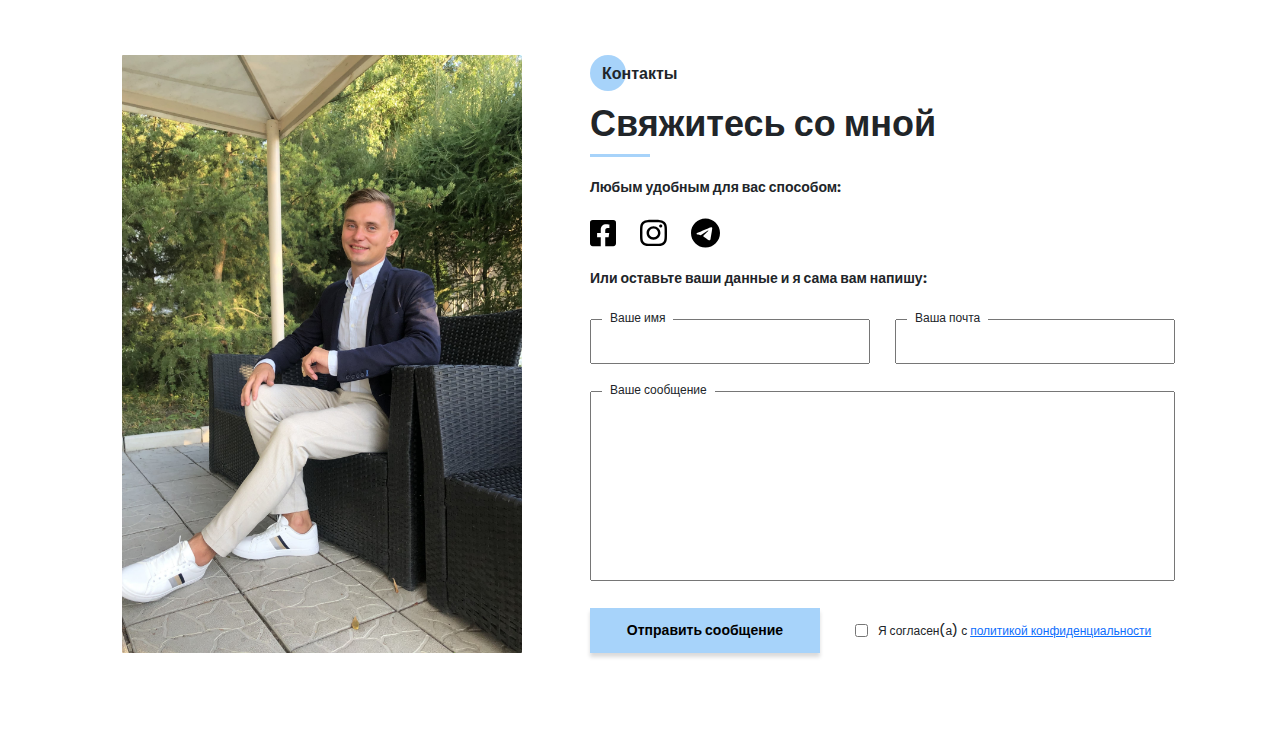
==== commit 8a35ab21: "settings img" ====
--- a/index.html
+++ b/index.html
@@ -1 +1 @@
-<!DOCTYPE html><html lang="ru"><head><meta charset="UTF-8"><meta http-equiv="X-UA-Compatible" content="IE=edge"><meta name="viewport" content="width=device-width,initial-scale=1"><!-- favicon --><link rel="apple-touch-icon" sizes="57x57" href="icons/favicon/apple-icon-57x57.png"><link rel="apple-touch-icon" sizes="60x60" href="icons/favicon/apple-icon-60x60.png"><link rel="apple-touch-icon" sizes="72x72" href="icons/favicon/apple-icon-72x72.png"><link rel="apple-touch-icon" sizes="76x76" href="icons/favicon/apple-icon-76x76.png"><link rel="apple-touch-icon" sizes="114x114" href="icons/favicon/apple-icon-114x114.png"><link rel="apple-touch-icon" sizes="120x120" href="icons/favicon/apple-icon-120x120.png"><link rel="apple-touch-icon" sizes="144x144" href="icons/favicon/apple-icon-144x144.png"><link rel="apple-touch-icon" sizes="152x152" href="icons/favicon/apple-icon-152x152.png"><link rel="apple-touch-icon" sizes="180x180" href="icons/favicon/apple-icon-180x180.png"><link rel="icon" type="image/png" sizes="192x192" href="icons/favicon/android-icon-192x192.png"><link rel="icon" type="image/png" sizes="32x32" href="icons/favicon/favicon-32x32.png"><link rel="icon" type="image/png" sizes="96x96" href="icons/favicon/favicon-96x96.png"><link rel="icon" type="image/png" sizes="16x16" href="icons/favicon/favicon-16x16.png"><link rel="manifest" href="icons/favicon/manifest.json"><meta name="msapplication-TileColor" content="#ffffff"><meta name="msapplication-TileImage" content="icons/favicon/ms-icon-144x144.png"><meta name="theme-color" content="#ffffff"><!-- meta-tag --><!-- Primary Meta Tags --><title>My resume</title><meta name="title" content="My resume"><meta name="description" content=""><!-- Open Graph / Facebook --><meta property="og:type" content="website"><meta property="og:url" content="https://nikita0096.github.io/"><meta property="og:title" content="My resume"><meta property="og:description" content="I am a beginner web-developer, this is my resume."><meta property="og:image" content=""><!-- Twitter --><meta property="twitter:card" content="summary_large_image"><meta property="twitter:url" content="https://nikita0096.github.io/"><meta property="twitter:title" content="My resume"><meta property="twitter:description" content="I am a beginner web-developer, this is my resume."><meta property="twitter:image" content=""><link rel="stylesheet" href="css/style.min.css"></head><body><aside class="sidepanel"><a href="#" class="sidepanel__link"><span class="icon-github"></span></a> <a href="#" class="sidepanel__link"><span class="icon-instagram"></span></a> <a href="#" class="sidepanel__link"><span class="icon-square-facebook"></span></a><div class="sidepanel__divider"></div><div class="sidepanel__text"><span>Социальные сети</span></div></aside><div class="menu"><div class="menu__block"><div class="menu__close"><svg width="29" height="30" viewBox="0 0 29 30" fill="none" xmlns="http://www.w3.org/2000/svg"><path d="M17.1568 14.5231L28.4489 3.23075C29.1837 2.49623 29.1837 1.30861 28.4489 0.574085C27.7144 -0.160437 26.5267 -0.160437 25.7922 0.574085L14.4998 11.8665L3.20781 0.574085C2.47295 -0.160437 1.28567 -0.160437 0.551149 0.574085C-0.183716 1.30861 -0.183716 2.49623 0.551149 3.23075L11.8432 14.5231L0.551149 25.8155C-0.183716 26.55 -0.183716 27.7376 0.551149 28.4721C0.917206 28.8385 1.39852 29.0226 1.87948 29.0226C2.36045 29.0226 2.84141 28.8385 3.20781 28.4721L14.4998 17.1798L25.7922 28.4721C26.1586 28.8385 26.6396 29.0226 27.1205 29.0226C27.6015 29.0226 28.0825 28.8385 28.4489 28.4721C29.1837 27.7376 29.1837 26.55 28.4489 25.8155L17.1568 14.5231Z" fill="black"/></svg></div><nav><ul class="menu__list"><li class="menu__link"><a href="#about_me">ПРО МЕНЯ</a></li><li class="menu__link"><a href="#my_resume">МОЙ ОПЫТ</a></li><li class="menu__link"><a href="#skills">МОИ НАВЫКИ</a></li><li class="menu__link"><a href="#portfolio">МОИ РАБОТЫ</a></li><li class="menu__link"><a href="#price">ПРАЙС-ЛИСТ</a></li><li class="menu__link"><a href="#contacts">КОНТАКТЫ</a></li></ul></nav><div class="menu__social"><a href="#" class="sidepanel__link"><img src="icons/social/github.svg" alt="GitHub"></a><a href="#" class="sidepanel__link"><img src="icons/social/instagram.svg" alt="Instagram"></a><a href="#" class="sidepanel__link"><img src="icons/social/square-facebook.svg" alt="Facebook"></a></div></div><div class="menu__overlay"></div></div><section class="promo"><div class="humburger"><span class="humburger_top humburger_span"></span> <span class="long humburger_span"></span> <span class="humburger_bottom humburger_span"></span></div><div class="container"><div class="title title_fz16 promo__subtitle">Меня зовут Никита</div><h1 class="title title_fz48 promo__title">Я web-разработчик из Харькова</h1><div class="promo__buttons"><a href="#portfolio" class="promo__link btn promo__link_black">Портфолио</a> <a href="#about_me" class="promo__link">Про меня</a></div></div></section><section class="about" id="about_me"><div class="container"><div class="about__wrapper"><div class="about__photo"><picture><source media="(max-width: 576px)" srcset="img/photo-min.jpg"><source media="(min-width: 577px)" srcset="img/photo.jpg"><img src="img/photo.JPG" alt="photo"></picture></div><div class="about__descr"><h2 class="title title_fz16 about__title">Про меня</h2><div class="title title_fz36 about__subtitle">Меня зовут Никита</div><div class="divider"></div><p class="about__text">Lorem ipsum dolor sit amet, consectetur adipiscing elit, sed do eiusmod tempor incididunt ut labore et dolore magna aliqua. Ut enim ad minim veniam, quis nostrud exercitation ullamco laboris nisi ut aliquip ex ea commodo consequat. Duis aute irure dolor in reprehenderit in voluptate velit esse cillum dolore eu fugiat nulla pariatur. Excepteur sint occaecat cupidatat non proident, sunt in culpa qui officia deserunt mollit anim id est laborum</p></div><div class="about__skills"><div class="about__skills-item"><div class="about__skills-circle"><img src="icons/skills/web.development.svg" alt="web-dev"></div><div><div class="title title_fz14">Web-разработка</div><div class="about__skills-text">Lorem ipsum dolor sit amet, consectetur adipiscing elit, sed do eiusmod tempor incididunt ut labore et dolore magna aliqua.</div></div></div><div class="about__skills-item"><div class="about__skills-circle"><img src="icons/skills/mobile.dev.svg" alt="web-dev"></div><div><div class="title title_fz14">Разработка приложений</div><div class="about__skills-text">Lorem ipsum dolor sit amet, consectetur adipiscing elit, sed do eiusmod tempor incididunt ut labore et dolore magna aliqua.</div></div></div><div class="about__skills-item"><div class="about__skills-circle"><img src="icons/skills/design.svg" alt="web-dev"></div><div><div class="title title_fz14">UI/UX Design</div><div class="about__skills-text">Lorem ipsum dolor sit amet, consectetur adipiscing elit, sed do eiusmod tempor incididunt ut labore et dolore magna aliqua.</div></div></div></div></div></div></section><section class="resume" id="my_resume"><div class="container"><h2 class="title title_fz16 title__section-title">Опыт</h2><div class="title title_fz36 title__section-subtitle">Чем я буду полезен</div><div class="divider"></div><div class="resume__wrapper"><div class="resume__column"><h3 class="title title_fz20 resume__column-title">Образование</h3><ul><li><div class="resume__item"><div class="resume__item-head"><div class="resume__item-icon"><img src="icons/education/University.svg" alt="university"></div><h4 class="title title_fz14">ХНЕУ ім. С. Кузнеця</h4><div class="resume__item-location">Диплом бакалавра (2014-2020)</div></div><div class="resume__item-body">Lorem ipsum dolor sit amet, consectetur adipiscing elit, sed do eiusmod tempor incididunt ut labore et dolore magna aliqua.Lorem ipsum dolor sit amet, consectetur adipiscing elit, sed do eiusmo.</div></div></li><li><div class="resume__item"><div class="resume__item-head"><div class="resume__item-icon"><img src="icons/education/Courses.svg" alt="university"></div><h4 class="title title_fz14">Udemy</h4><div class="resume__item-location">Курсы по Web-разработке</div></div><div class="resume__item-body">Lorem ipsum dolor sit amet, consectetur adipiscing elit, sed do eiusmod tempor incididunt ut labore et dolore magna aliqua.Lorem ipsum dolor sit amet, consectetur adipiscing elit, sed do eiusmo.</div></div></li><li><div class="resume__item"><div class="resume__item-head"><div class="resume__item-icon"><img src="icons/education/Courses.svg" alt="university"></div><h4 class="title title_fz14">Udemy</h4><div class="resume__item-location">Курсы по JavaScript</div></div><div class="resume__item-body">Lorem ipsum dolor sit amet, consectetur adipiscing elit, sed do eiusmod tempor incididunt ut labore et dolore magna aliqua.Lorem ipsum dolor sit amet, consectetur adipiscing elit, sed do eiusmo.</div></div></li></ul></div><div class="resume__column"><h3 class="title title_fz20 resume__column-title">Опыт работы</h3><ul><li><div class="resume__item"><div class="resume__item-head"><div class="resume__item-icon"><img src="icons/education/Developer.svg" alt="university"></div><h4 class="title title_fz14">Front-End Developer</h4><div class="resume__item-location">EPAM | (2018-2019)</div></div><div class="resume__item-body">Lorem ipsum dolor sit amet, consectetur adipiscing elit, sed do eiusmod tempor incididunt ut labore et dolore magna aliqua.Lorem ipsum dolor sit amet, consectetur adipiscing elit, sed do eiusmo.</div></div></li><li><div class="resume__item"><div class="resume__item-head"><div class="resume__item-icon"><img src="icons/education/designer.svg" alt="university"></div><h4 class="title title_fz14">UI/UX Designer</h4><div class="resume__item-location">Squad Team | (2018)</div></div><div class="resume__item-body">Lorem ipsum dolor sit amet, consectetur adipiscing elit, sed do eiusmod tempor incididunt ut labore et dolore magna aliqua.Lorem ipsum dolor sit amet, consectetur adipiscing elit, sed do eiusmo.</div></div></li></ul></div></div></div></section><section class="capabilities" id="skills"><div class="container"><h2 class="title title_fz16 title__section-title">Навыки</h2><div class="title title_fz36 title__section-subtitle">Что я использую в работе</div><div class="divider"></div><div class="capabilities__wrapper"><div class="capabilities__item"><div class="capabilities__item-icon"><img src="icons/used/html5.svg" alt="HTML5"></div><div class="title title_fz14 capabilities__item-title">HTML5</div><div class="capabilities__item-descr">Саме він створює каркас вашого сайту або програми, а п'ята версія дозволить мені створювати більш SEO-оптимізовану структуру вашого продукту.</div></div><div class="capabilities__item"><div class="capabilities__item-icon"><img src="icons/used/css3.svg" alt="CSS3"></div><div class="title title_fz14 capabilities__item-title">CSS3</div><div class="capabilities__item-descr">Ця мова стилів дозволяє мені створювати абсолютно будь-який зовнішній вигляд вашого сайту або програми. Все обмежується лише вашою фантазією!</div></div><div class="capabilities__item"><div class="capabilities__item-icon"><img src="icons/used/JS.svg" alt="JavaScript"></div><div class="title title_fz14 capabilities__item-title">Java Script</div><div class="capabilities__item-descr">Ця мова програмування дозволяє оживити все, що завгодно: слайдери, вікна, підказки, вкладки, отримання даних від сервера та багато іншого.</div></div><div class="capabilities__item"><div class="capabilities__item-icon"><img src="icons/used/Jquery.svg" alt="Jquery"></div><div class="title title_fz14 capabilities__item-title">Jquery</div><div class="capabilities__item-descr">Бібліотека Jquery дозволить прискорити розробку. Без необхідності інтегрувати в проект ми її не будемо, але звичка роботи з нею присутня.</div></div><div class="capabilities__item"><div class="capabilities__item-icon"><img src="icons/used/React.svg" alt="React"></div><div class="title title_fz14 capabilities__item-title">React</div><div class="capabilities__item-descr">Ця бібліотека дозволяє створювати веб-додатки. Ми можемо створити максимально інтерактивний продукт саме під ваші цілі.</div></div><div class="capabilities__item"><div class="capabilities__item-icon"><img width="65px" src="icons/used/bootstrap.svg" alt="Bootstrap"></div><div class="title title_fz14 capabilities__item-title">Bootstrap</div><div class="capabilities__item-descr">Бібліотека Bootstrap дозволить прискорити розробку. Без необхідності інтегрувати в проект ми її не будемо, але звичка роботи з нею присутня.</div></div></div><div class="capabilities__progress"><div class="capabilities__progress_item"><div class="capabilities__progress-text"><div class="title title_fz14 capabilities__progress-title">Створення сайтів</div><div class="capabilities__progress-percent">100%</div></div><div class="capabilities__progress_bar"><div class="capabilities__progress_line"></div></div></div><div class="capabilities__progress_item"><div class="capabilities__progress-text"><div class="title title_fz14 capabilities__progress-title">Створення додатків</div><div class="capabilities__progress-percent">85%</div></div><div class="capabilities__progress_bar"><div class="capabilities__progress_line"></div></div></div><div class="capabilities__progress_item"><div class="capabilities__progress-text"><div class="title title_fz14 capabilities__progress-title">Робота з даними</div><div class="capabilities__progress-percent">90%</div></div><div class="capabilities__progress_bar"><div class="capabilities__progress_line"></div></div></div><div class="capabilities__progress_item"><div class="capabilities__progress-text"><div class="title title_fz14 capabilities__progress-title">Креативність</div><div class="capabilities__progress-percent">75%</div></div><div class="capabilities__progress_bar"><div class="capabilities__progress_line"></div></div></div><div class="capabilities__progress_item"><div class="capabilities__progress-text"><div class="title title_fz14 capabilities__progress-title">Створення дизайну</div><div class="capabilities__progress-percent">90%</div></div><div class="capabilities__progress_bar"><div class="capabilities__progress_line"></div></div></div><div class="capabilities__progress_item"><div class="capabilities__progress-text"><div class="title title_fz14 capabilities__progress-title">Soft skills</div><div class="capabilities__progress-percent">95%</div></div><div class="capabilities__progress_bar"><div class="capabilities__progress_line"></div></div></div></div></div></section><section class="portfolio" id="portfolio"><div class="container"><h2 class="title title_fz16 title__section-title">Портфолио</h2><div class="title title_fz36 title__section-subtitle">Мои работы</div><div class="divider"></div><div class="portfolio__wrapper"><a href="/puls" class="portfolio__item"><img src="img/works/pulse.jpg" alt="puls"> </a><a href="/uber" class="portfolio__item"><img src="img/works/uber.jpg" alt="uber"> </a><a href="#" class="portfolio__item"><img src="img/works/bread.jpg" alt="bread"> </a><a href="#" class="portfolio__item vertical"><img src="img/works/plans.jpg" alt="plans"> </a><a href="#" class="portfolio__item"><img src="img/works/ipad.jpg" alt="ipad"> </a><a href="#" class="portfolio__item horizontal"><img src="img/works/mac.jpg" alt="mac"></a></div></div></section><section class="price" id="price"><div class="container"><h2 class="title title_fz16 title__section-title">Прайс-лист</h2><div class="divider"></div><div class="price__wrapper"><div class="price__element"><div class="price__title title title_fz14">Landing-page</div><div class="price__coast title title_fz14">от 100$</div><div class="price__descr">Одностраничный сайт для презентации услуг/товаров/...</div></div><div class="price__element"><div class="price__title title title_fz14">Корпоративный сайт</div><div class="price__coast title title_fz14">от 300$</div><div class="price__descr">Сайт для вашего бизнеса или компании</div></div><div class="price__element"><div class="price__title title title_fz14">Интернет-магазин</div><div class="price__coast title title_fz14">от 600$</div><div class="price__descr">Инструмент для ваших продаж в сети</div></div><div class="price__element"><div class="price__title title title_fz14">Дизайн</div><div class="price__coast title title_fz14">Индивидуально</div><div class="price__descr">Создам дизайн для вашего сайта/приложения...</div></div></div></div></section><section class="contacts" id="contacts"><div class="container"><div class="contacts__wrapper"><div class="contacts__photo"><img src="img/photo.JPG" alt="photo"></div><div class="contacts__descr"><h2 class="title title_fz16 contacts__title">Контакты</h2><div class="title title_fz36 contacts__subtitle">Свяжитесь со мной</div><div class="divider"></div><div class="title title_fz14 contacts__text">Любым удобным для вас способом:</div><div class="contacts__social"><a href="#" class="contacts__link"><img src="icons/social/square-facebook.svg" alt="facebook"> </a><a href="#" class="contacts__link"><img src="icons/social/instagram.svg" alt="instagram"> </a><a href="#" class="contacts__link"><img src="icons/social/telegram.svg" alt="telegram"></a></div><div class="title title_fz14 contacts__text">Или оставьте ваши данные и я сама вам напишу:</div><form action="#" class="contacts__form"><div class="contacts__input"><input required name="name" id="name" type="text"> <label for="name">Ваше имя</label></div><div class="contacts__input"><input required name="email" id="email" type="email"> <label for="email">Ваша почта</label></div><div class="contacts__textarea"><textarea name="text" id="text"></textarea> <label for="text">Ваше сообщение</label></div><div class="contacts__triggers"><button class="contacts__btn btn">Отправить сообщение</button><div class="contacts__policy"><input required type="checkbox"> <span>Я согласен(а) с <a href="/policy.html">политикой конфиденциальности</a></span></div></div></form></div></div></div></section><a href="#" class="pageup"><div class="pageup__circle"><div class="arrow_left"></div><div class="arrow_right"></div></div></a><script src="js/script.js"></script></body></html>+<!DOCTYPE html><html lang="ru"><head><meta charset="UTF-8"><meta http-equiv="X-UA-Compatible" content="IE=edge"><meta name="viewport" content="width=device-width,initial-scale=1"><!-- favicon --><link rel="apple-touch-icon" sizes="57x57" href="icons/favicon/apple-icon-57x57.png"><link rel="apple-touch-icon" sizes="60x60" href="icons/favicon/apple-icon-60x60.png"><link rel="apple-touch-icon" sizes="72x72" href="icons/favicon/apple-icon-72x72.png"><link rel="apple-touch-icon" sizes="76x76" href="icons/favicon/apple-icon-76x76.png"><link rel="apple-touch-icon" sizes="114x114" href="icons/favicon/apple-icon-114x114.png"><link rel="apple-touch-icon" sizes="120x120" href="icons/favicon/apple-icon-120x120.png"><link rel="apple-touch-icon" sizes="144x144" href="icons/favicon/apple-icon-144x144.png"><link rel="apple-touch-icon" sizes="152x152" href="icons/favicon/apple-icon-152x152.png"><link rel="apple-touch-icon" sizes="180x180" href="icons/favicon/apple-icon-180x180.png"><link rel="icon" type="image/png" sizes="192x192" href="icons/favicon/android-icon-192x192.png"><link rel="icon" type="image/png" sizes="32x32" href="icons/favicon/favicon-32x32.png"><link rel="icon" type="image/png" sizes="96x96" href="icons/favicon/favicon-96x96.png"><link rel="icon" type="image/png" sizes="16x16" href="icons/favicon/favicon-16x16.png"><link rel="manifest" href="icons/favicon/manifest.json"><meta name="msapplication-TileColor" content="#ffffff"><meta name="msapplication-TileImage" content="icons/favicon/ms-icon-144x144.png"><meta name="theme-color" content="#ffffff"><!-- meta-tag --><!-- Primary Meta Tags --><title>My resume</title><meta name="title" content="My resume"><meta name="description" content=""><!-- Open Graph / Facebook --><meta property="og:type" content="website"><meta property="og:url" content="https://nikita0096.github.io/"><meta property="og:title" content="My resume"><meta property="og:description" content="I am a beginner web-developer, this is my resume."><meta property="og:image" content=""><!-- Twitter --><meta property="twitter:card" content="summary_large_image"><meta property="twitter:url" content="https://nikita0096.github.io/"><meta property="twitter:title" content="My resume"><meta property="twitter:description" content="I am a beginner web-developer, this is my resume."><meta property="twitter:image" content=""><link rel="stylesheet" href="css/style.min.css"></head><body><aside class="sidepanel"><a href="#" class="sidepanel__link"><span class="icon-github"></span></a> <a href="#" class="sidepanel__link"><span class="icon-instagram"></span></a> <a href="#" class="sidepanel__link"><span class="icon-square-facebook"></span></a><div class="sidepanel__divider"></div><div class="sidepanel__text"><span>Социальные сети</span></div></aside><div class="menu"><div class="menu__block"><div class="menu__close"><svg width="29" height="30" viewBox="0 0 29 30" fill="none" xmlns="http://www.w3.org/2000/svg"><path d="M17.1568 14.5231L28.4489 3.23075C29.1837 2.49623 29.1837 1.30861 28.4489 0.574085C27.7144 -0.160437 26.5267 -0.160437 25.7922 0.574085L14.4998 11.8665L3.20781 0.574085C2.47295 -0.160437 1.28567 -0.160437 0.551149 0.574085C-0.183716 1.30861 -0.183716 2.49623 0.551149 3.23075L11.8432 14.5231L0.551149 25.8155C-0.183716 26.55 -0.183716 27.7376 0.551149 28.4721C0.917206 28.8385 1.39852 29.0226 1.87948 29.0226C2.36045 29.0226 2.84141 28.8385 3.20781 28.4721L14.4998 17.1798L25.7922 28.4721C26.1586 28.8385 26.6396 29.0226 27.1205 29.0226C27.6015 29.0226 28.0825 28.8385 28.4489 28.4721C29.1837 27.7376 29.1837 26.55 28.4489 25.8155L17.1568 14.5231Z" fill="black"/></svg></div><nav><ul class="menu__list"><li class="menu__link"><a href="#about_me">ПРО МЕНЯ</a></li><li class="menu__link"><a href="#my_resume">МОЙ ОПЫТ</a></li><li class="menu__link"><a href="#skills">МОИ НАВЫКИ</a></li><li class="menu__link"><a href="#portfolio">МОИ РАБОТЫ</a></li><li class="menu__link"><a href="#price">ПРАЙС-ЛИСТ</a></li><li class="menu__link"><a href="#contacts">КОНТАКТЫ</a></li></ul></nav><div class="menu__social"><a href="#" class="sidepanel__link"><img src="icons/social/github.svg" alt="GitHub"></a><a href="#" class="sidepanel__link"><img src="icons/social/instagram.svg" alt="Instagram"></a><a href="#" class="sidepanel__link"><img src="icons/social/square-facebook.svg" alt="Facebook"></a></div></div><div class="menu__overlay"></div></div><section class="promo"><div class="humburger"><span class="humburger_top humburger_span"></span> <span class="long humburger_span"></span> <span class="humburger_bottom humburger_span"></span></div><div class="container"><div class="title title_fz16 promo__subtitle">Меня зовут Никита</div><h1 class="title title_fz48 promo__title">Я web-разработчик из Харькова</h1><div class="promo__buttons"><a href="#portfolio" class="promo__link btn promo__link_black">Портфолио</a> <a href="#about_me" class="promo__link">Про меня</a></div></div></section><section class="about" id="about_me"><div class="container"><div class="about__wrapper"><div class="about__photo"><picture><source media="(max-width: 576px)" srcset="img/photo-min.JPG"><source media="(min-width: 577px)" srcset="img/photo.JPG"><img src="img/photo.JPG" alt="photo"></picture></div><div class="about__descr"><h2 class="title title_fz16 about__title">Про меня</h2><div class="title title_fz36 about__subtitle">Меня зовут Никита</div><div class="divider"></div><p class="about__text">Lorem ipsum dolor sit amet, consectetur adipiscing elit, sed do eiusmod tempor incididunt ut labore et dolore magna aliqua. Ut enim ad minim veniam, quis nostrud exercitation ullamco laboris nisi ut aliquip ex ea commodo consequat. Duis aute irure dolor in reprehenderit in voluptate velit esse cillum dolore eu fugiat nulla pariatur. Excepteur sint occaecat cupidatat non proident, sunt in culpa qui officia deserunt mollit anim id est laborum</p></div><div class="about__skills"><div class="about__skills-item"><div class="about__skills-circle"><img src="icons/skills/web.development.svg" alt="web-dev"></div><div><div class="title title_fz14">Web-разработка</div><div class="about__skills-text">Lorem ipsum dolor sit amet, consectetur adipiscing elit, sed do eiusmod tempor incididunt ut labore et dolore magna aliqua.</div></div></div><div class="about__skills-item"><div class="about__skills-circle"><img src="icons/skills/mobile.dev.svg" alt="web-dev"></div><div><div class="title title_fz14">Разработка приложений</div><div class="about__skills-text">Lorem ipsum dolor sit amet, consectetur adipiscing elit, sed do eiusmod tempor incididunt ut labore et dolore magna aliqua.</div></div></div><div class="about__skills-item"><div class="about__skills-circle"><img src="icons/skills/design.svg" alt="web-dev"></div><div><div class="title title_fz14">UI/UX Design</div><div class="about__skills-text">Lorem ipsum dolor sit amet, consectetur adipiscing elit, sed do eiusmod tempor incididunt ut labore et dolore magna aliqua.</div></div></div></div></div></div></section><section class="resume" id="my_resume"><div class="container"><h2 class="title title_fz16 title__section-title">Опыт</h2><div class="title title_fz36 title__section-subtitle">Чем я буду полезен</div><div class="divider"></div><div class="resume__wrapper"><div class="resume__column"><h3 class="title title_fz20 resume__column-title">Образование</h3><ul><li><div class="resume__item"><div class="resume__item-head"><div class="resume__item-icon"><img src="icons/education/University.svg" alt="university"></div><h4 class="title title_fz14">ХНЕУ ім. С. Кузнеця</h4><div class="resume__item-location">Диплом бакалавра (2014-2020)</div></div><div class="resume__item-body">Lorem ipsum dolor sit amet, consectetur adipiscing elit, sed do eiusmod tempor incididunt ut labore et dolore magna aliqua.Lorem ipsum dolor sit amet, consectetur adipiscing elit, sed do eiusmo.</div></div></li><li><div class="resume__item"><div class="resume__item-head"><div class="resume__item-icon"><img src="icons/education/Courses.svg" alt="university"></div><h4 class="title title_fz14">Udemy</h4><div class="resume__item-location">Курсы по Web-разработке</div></div><div class="resume__item-body">Lorem ipsum dolor sit amet, consectetur adipiscing elit, sed do eiusmod tempor incididunt ut labore et dolore magna aliqua.Lorem ipsum dolor sit amet, consectetur adipiscing elit, sed do eiusmo.</div></div></li><li><div class="resume__item"><div class="resume__item-head"><div class="resume__item-icon"><img src="icons/education/Courses.svg" alt="university"></div><h4 class="title title_fz14">Udemy</h4><div class="resume__item-location">Курсы по JavaScript</div></div><div class="resume__item-body">Lorem ipsum dolor sit amet, consectetur adipiscing elit, sed do eiusmod tempor incididunt ut labore et dolore magna aliqua.Lorem ipsum dolor sit amet, consectetur adipiscing elit, sed do eiusmo.</div></div></li></ul></div><div class="resume__column"><h3 class="title title_fz20 resume__column-title">Опыт работы</h3><ul><li><div class="resume__item"><div class="resume__item-head"><div class="resume__item-icon"><img src="icons/education/Developer.svg" alt="university"></div><h4 class="title title_fz14">Front-End Developer</h4><div class="resume__item-location">EPAM | (2018-2019)</div></div><div class="resume__item-body">Lorem ipsum dolor sit amet, consectetur adipiscing elit, sed do eiusmod tempor incididunt ut labore et dolore magna aliqua.Lorem ipsum dolor sit amet, consectetur adipiscing elit, sed do eiusmo.</div></div></li><li><div class="resume__item"><div class="resume__item-head"><div class="resume__item-icon"><img src="icons/education/designer.svg" alt="university"></div><h4 class="title title_fz14">UI/UX Designer</h4><div class="resume__item-location">Squad Team | (2018)</div></div><div class="resume__item-body">Lorem ipsum dolor sit amet, consectetur adipiscing elit, sed do eiusmod tempor incididunt ut labore et dolore magna aliqua.Lorem ipsum dolor sit amet, consectetur adipiscing elit, sed do eiusmo.</div></div></li></ul></div></div></div></section><section class="capabilities" id="skills"><div class="container"><h2 class="title title_fz16 title__section-title">Навыки</h2><div class="title title_fz36 title__section-subtitle">Что я использую в работе</div><div class="divider"></div><div class="capabilities__wrapper"><div class="capabilities__item"><div class="capabilities__item-icon"><img src="icons/used/html5.svg" alt="HTML5"></div><div class="title title_fz14 capabilities__item-title">HTML5</div><div class="capabilities__item-descr">Саме він створює каркас вашого сайту або програми, а п'ята версія дозволить мені створювати більш SEO-оптимізовану структуру вашого продукту.</div></div><div class="capabilities__item"><div class="capabilities__item-icon"><img src="icons/used/css3.svg" alt="CSS3"></div><div class="title title_fz14 capabilities__item-title">CSS3</div><div class="capabilities__item-descr">Ця мова стилів дозволяє мені створювати абсолютно будь-який зовнішній вигляд вашого сайту або програми. Все обмежується лише вашою фантазією!</div></div><div class="capabilities__item"><div class="capabilities__item-icon"><img src="icons/used/JS.svg" alt="JavaScript"></div><div class="title title_fz14 capabilities__item-title">Java Script</div><div class="capabilities__item-descr">Ця мова програмування дозволяє оживити все, що завгодно: слайдери, вікна, підказки, вкладки, отримання даних від сервера та багато іншого.</div></div><div class="capabilities__item"><div class="capabilities__item-icon"><img src="icons/used/Jquery.svg" alt="Jquery"></div><div class="title title_fz14 capabilities__item-title">Jquery</div><div class="capabilities__item-descr">Бібліотека Jquery дозволить прискорити розробку. Без необхідності інтегрувати в проект ми її не будемо, але звичка роботи з нею присутня.</div></div><div class="capabilities__item"><div class="capabilities__item-icon"><img src="icons/used/React.svg" alt="React"></div><div class="title title_fz14 capabilities__item-title">React</div><div class="capabilities__item-descr">Ця бібліотека дозволяє створювати веб-додатки. Ми можемо створити максимально інтерактивний продукт саме під ваші цілі.</div></div><div class="capabilities__item"><div class="capabilities__item-icon"><img width="65px" src="icons/used/bootstrap.svg" alt="Bootstrap"></div><div class="title title_fz14 capabilities__item-title">Bootstrap</div><div class="capabilities__item-descr">Бібліотека Bootstrap дозволить прискорити розробку. Без необхідності інтегрувати в проект ми її не будемо, але звичка роботи з нею присутня.</div></div></div><div class="capabilities__progress"><div class="capabilities__progress_item"><div class="capabilities__progress-text"><div class="title title_fz14 capabilities__progress-title">Створення сайтів</div><div class="capabilities__progress-percent">100%</div></div><div class="capabilities__progress_bar"><div class="capabilities__progress_line"></div></div></div><div class="capabilities__progress_item"><div class="capabilities__progress-text"><div class="title title_fz14 capabilities__progress-title">Створення додатків</div><div class="capabilities__progress-percent">85%</div></div><div class="capabilities__progress_bar"><div class="capabilities__progress_line"></div></div></div><div class="capabilities__progress_item"><div class="capabilities__progress-text"><div class="title title_fz14 capabilities__progress-title">Робота з даними</div><div class="capabilities__progress-percent">90%</div></div><div class="capabilities__progress_bar"><div class="capabilities__progress_line"></div></div></div><div class="capabilities__progress_item"><div class="capabilities__progress-text"><div class="title title_fz14 capabilities__progress-title">Креативність</div><div class="capabilities__progress-percent">75%</div></div><div class="capabilities__progress_bar"><div class="capabilities__progress_line"></div></div></div><div class="capabilities__progress_item"><div class="capabilities__progress-text"><div class="title title_fz14 capabilities__progress-title">Створення дизайну</div><div class="capabilities__progress-percent">90%</div></div><div class="capabilities__progress_bar"><div class="capabilities__progress_line"></div></div></div><div class="capabilities__progress_item"><div class="capabilities__progress-text"><div class="title title_fz14 capabilities__progress-title">Soft skills</div><div class="capabilities__progress-percent">95%</div></div><div class="capabilities__progress_bar"><div class="capabilities__progress_line"></div></div></div></div></div></section><section class="portfolio" id="portfolio"><div class="container"><h2 class="title title_fz16 title__section-title">Портфолио</h2><div class="title title_fz36 title__section-subtitle">Мои работы</div><div class="divider"></div><div class="portfolio__wrapper"><a href="/puls" class="portfolio__item"><img src="img/works/pulse.jpg" alt="puls"> </a><a href="/uber" class="portfolio__item"><img src="img/works/uber.jpg" alt="uber"> </a><a href="#" class="portfolio__item"><img src="img/works/bread.jpg" alt="bread"> </a><a href="#" class="portfolio__item vertical"><img src="img/works/plans.jpg" alt="plans"> </a><a href="#" class="portfolio__item"><img src="img/works/ipad.jpg" alt="ipad"> </a><a href="#" class="portfolio__item horizontal"><img src="img/works/mac.jpg" alt="mac"></a></div></div></section><section class="price" id="price"><div class="container"><h2 class="title title_fz16 title__section-title">Прайс-лист</h2><div class="divider"></div><div class="price__wrapper"><div class="price__element"><div class="price__title title title_fz14">Landing-page</div><div class="price__coast title title_fz14">от 100$</div><div class="price__descr">Одностраничный сайт для презентации услуг/товаров/...</div></div><div class="price__element"><div class="price__title title title_fz14">Корпоративный сайт</div><div class="price__coast title title_fz14">от 300$</div><div class="price__descr">Сайт для вашего бизнеса или компании</div></div><div class="price__element"><div class="price__title title title_fz14">Интернет-магазин</div><div class="price__coast title title_fz14">от 600$</div><div class="price__descr">Инструмент для ваших продаж в сети</div></div><div class="price__element"><div class="price__title title title_fz14">Дизайн</div><div class="price__coast title title_fz14">Индивидуально</div><div class="price__descr">Создам дизайн для вашего сайта/приложения...</div></div></div></div></section><section class="contacts" id="contacts"><div class="container"><div class="contacts__wrapper"><div class="contacts__photo"><img src="img/photo.JPG" alt="photo"></div><div class="contacts__descr"><h2 class="title title_fz16 contacts__title">Контакты</h2><div class="title title_fz36 contacts__subtitle">Свяжитесь со мной</div><div class="divider"></div><div class="title title_fz14 contacts__text">Любым удобным для вас способом:</div><div class="contacts__social"><a href="#" class="contacts__link"><img src="icons/social/square-facebook.svg" alt="facebook"> </a><a href="#" class="contacts__link"><img src="icons/social/instagram.svg" alt="instagram"> </a><a href="#" class="contacts__link"><img src="icons/social/telegram.svg" alt="telegram"></a></div><div class="title title_fz14 contacts__text">Или оставьте ваши данные и я сама вам напишу:</div><form action="#" class="contacts__form"><div class="contacts__input"><input required name="name" id="name" type="text"> <label for="name">Ваше имя</label></div><div class="contacts__input"><input required name="email" id="email" type="email"> <label for="email">Ваша почта</label></div><div class="contacts__textarea"><textarea name="text" id="text"></textarea> <label for="text">Ваше сообщение</label></div><div class="contacts__triggers"><button class="contacts__btn btn">Отправить сообщение</button><div class="contacts__policy"><input required type="checkbox"> <span>Я согласен(а) с <a href="/policy.html">политикой конфиденциальности</a></span></div></div></form></div></div></div></section><a href="#" class="pageup"><div class="pageup__circle"><div class="arrow_left"></div><div class="arrow_right"></div></div></a><script src="js/script.js"></script></body></html>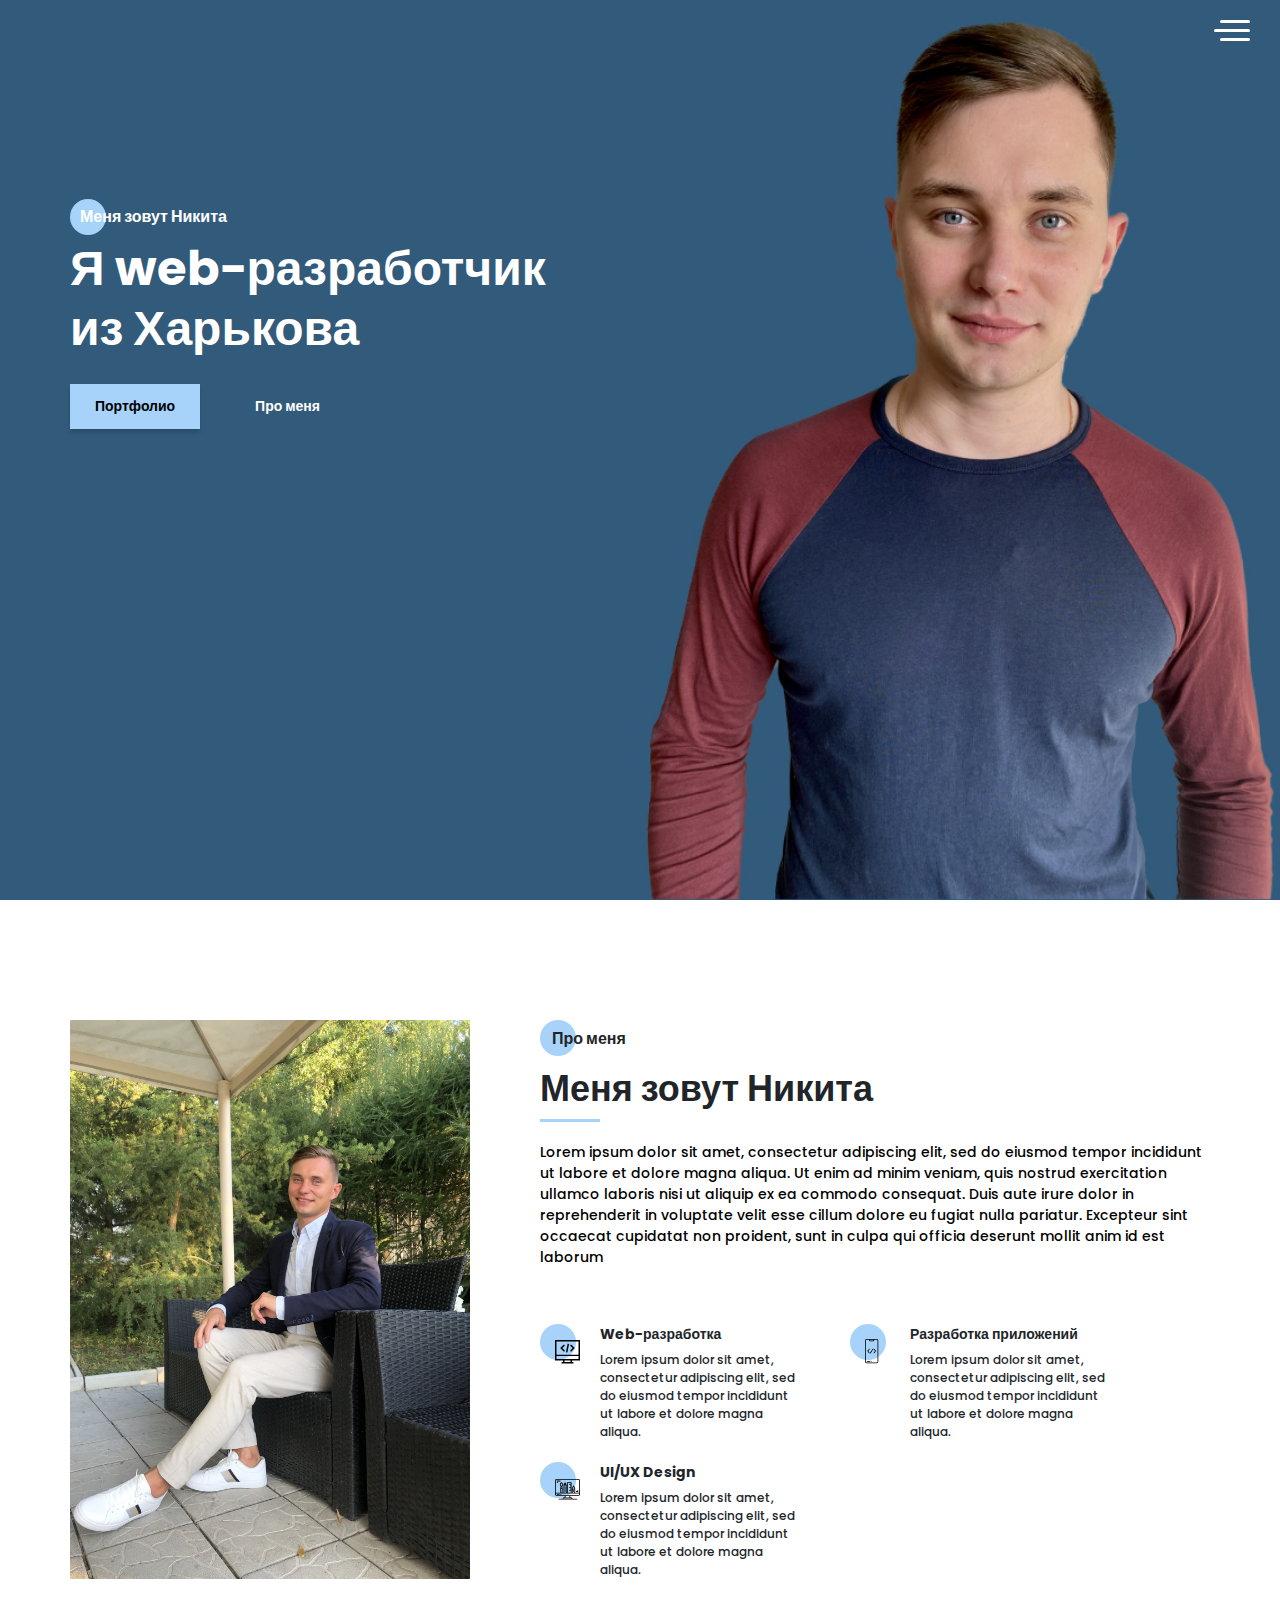
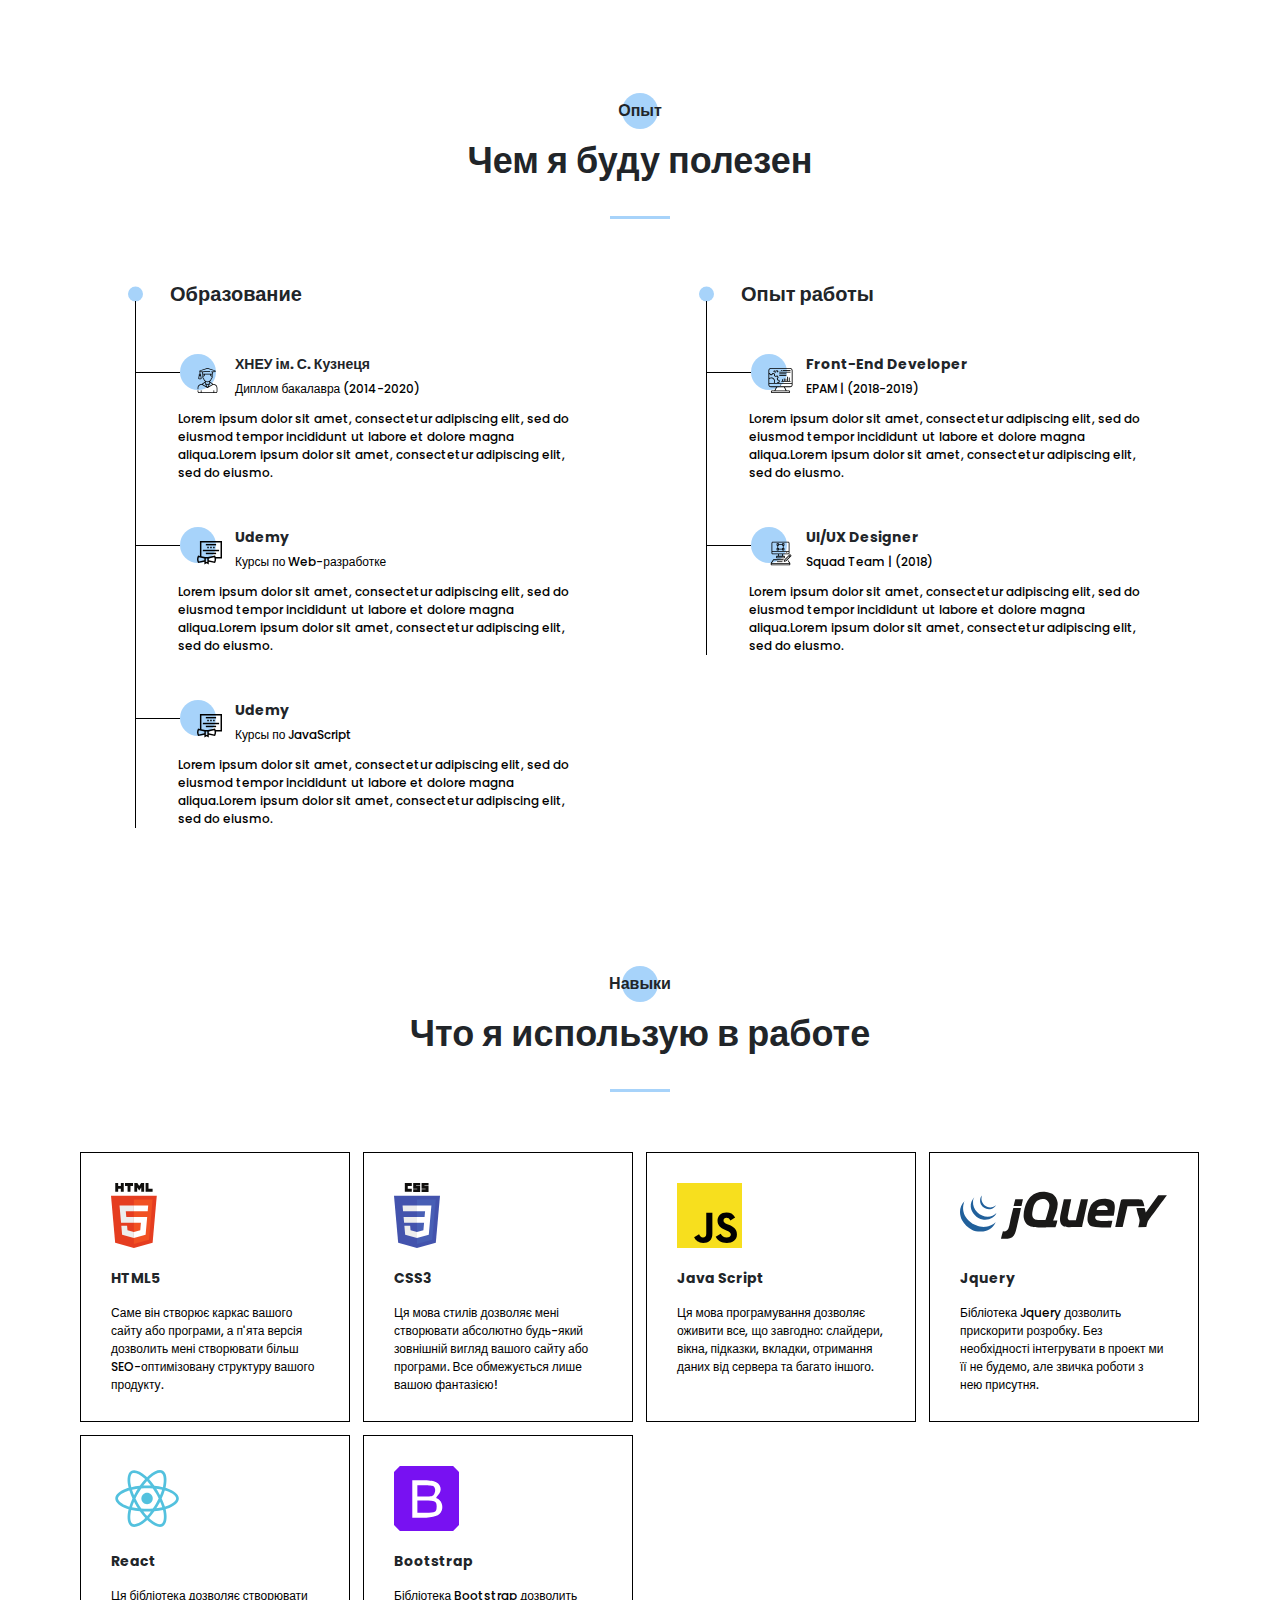
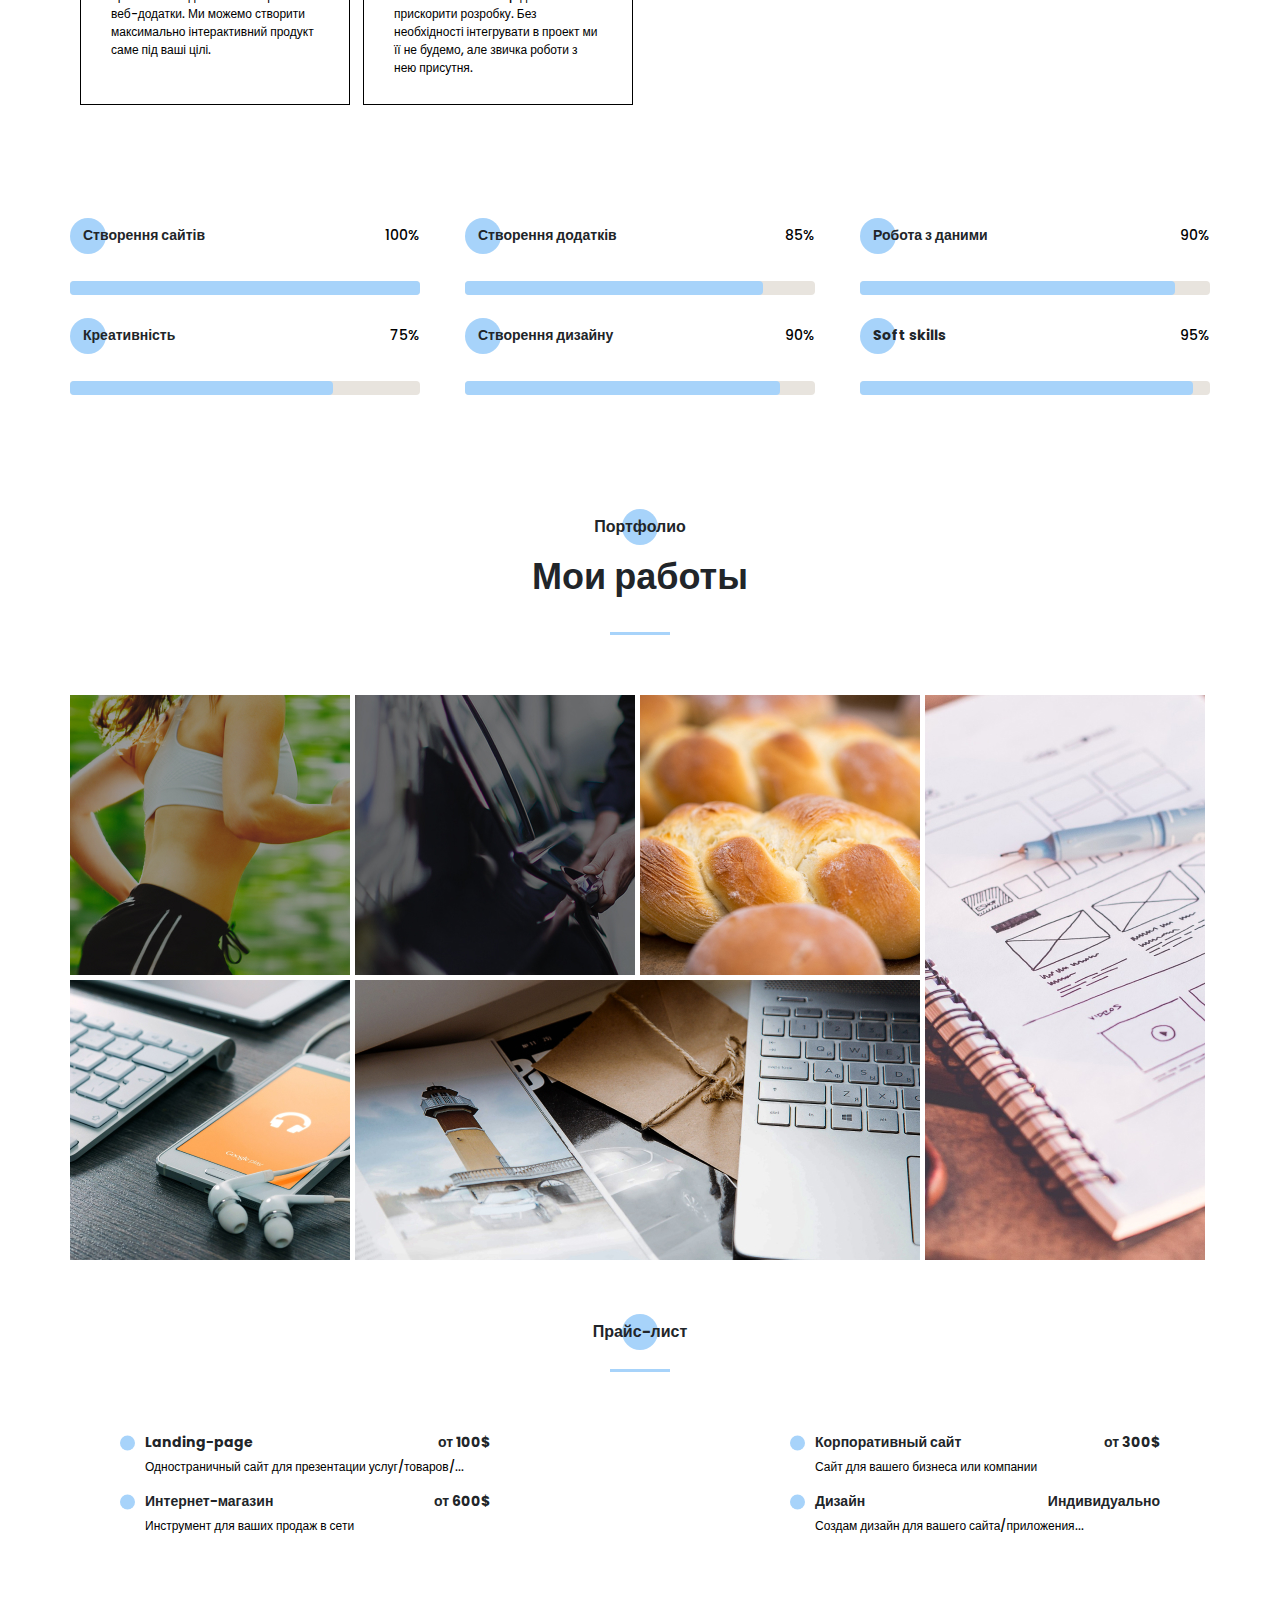
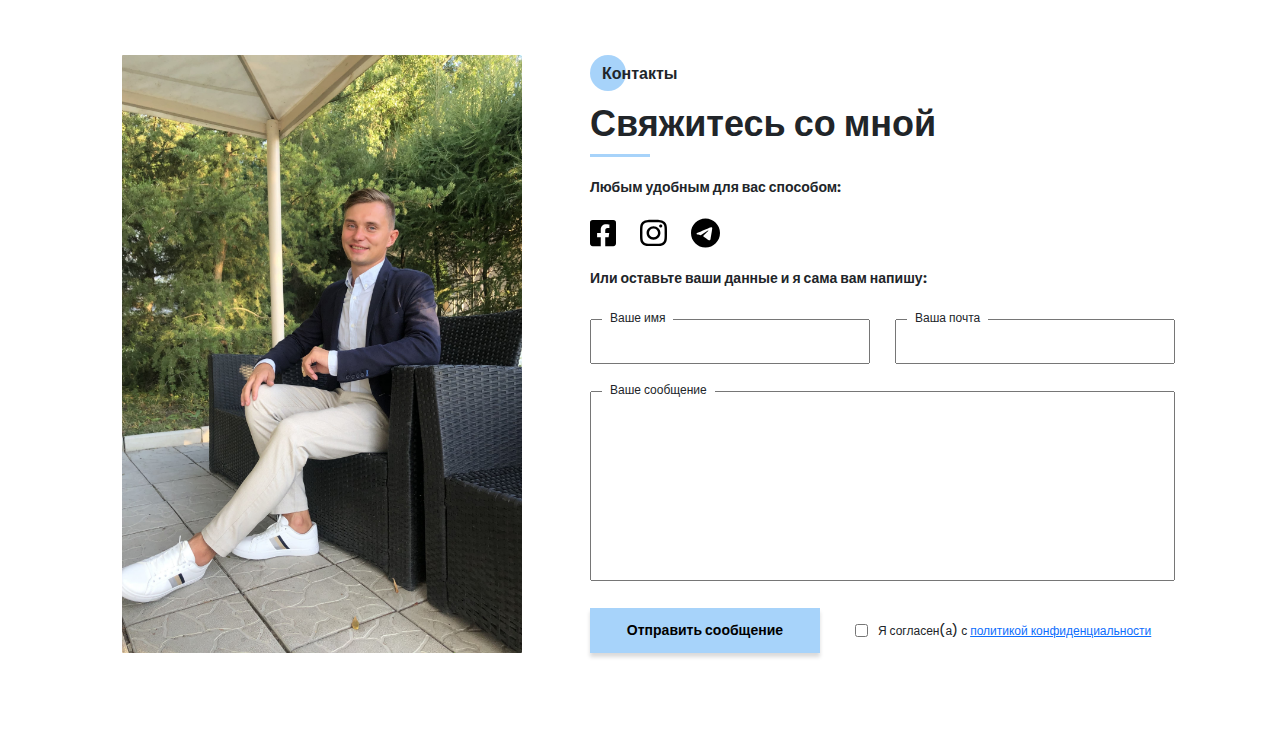
==== commit 21a5a231: "chenges first" ====
--- a/index.html
+++ b/index.html
@@ -1 +1 @@
-<!DOCTYPE html><html lang="ru"><head><meta charset="UTF-8"><meta http-equiv="X-UA-Compatible" content="IE=edge"><meta name="viewport" content="width=device-width,initial-scale=1"><!-- favicon --><link rel="apple-touch-icon" sizes="57x57" href="icons/favicon/apple-icon-57x57.png"><link rel="apple-touch-icon" sizes="60x60" href="icons/favicon/apple-icon-60x60.png"><link rel="apple-touch-icon" sizes="72x72" href="icons/favicon/apple-icon-72x72.png"><link rel="apple-touch-icon" sizes="76x76" href="icons/favicon/apple-icon-76x76.png"><link rel="apple-touch-icon" sizes="114x114" href="icons/favicon/apple-icon-114x114.png"><link rel="apple-touch-icon" sizes="120x120" href="icons/favicon/apple-icon-120x120.png"><link rel="apple-touch-icon" sizes="144x144" href="icons/favicon/apple-icon-144x144.png"><link rel="apple-touch-icon" sizes="152x152" href="icons/favicon/apple-icon-152x152.png"><link rel="apple-touch-icon" sizes="180x180" href="icons/favicon/apple-icon-180x180.png"><link rel="icon" type="image/png" sizes="192x192" href="icons/favicon/android-icon-192x192.png"><link rel="icon" type="image/png" sizes="32x32" href="icons/favicon/favicon-32x32.png"><link rel="icon" type="image/png" sizes="96x96" href="icons/favicon/favicon-96x96.png"><link rel="icon" type="image/png" sizes="16x16" href="icons/favicon/favicon-16x16.png"><link rel="manifest" href="icons/favicon/manifest.json"><meta name="msapplication-TileColor" content="#ffffff"><meta name="msapplication-TileImage" content="icons/favicon/ms-icon-144x144.png"><meta name="theme-color" content="#ffffff"><!-- meta-tag --><!-- Primary Meta Tags --><title>My resume</title><meta name="title" content="My resume"><meta name="description" content=""><!-- Open Graph / Facebook --><meta property="og:type" content="website"><meta property="og:url" content="https://nikita0096.github.io/"><meta property="og:title" content="My resume"><meta property="og:description" content="I am a beginner web-developer, this is my resume."><meta property="og:image" content=""><!-- Twitter --><meta property="twitter:card" content="summary_large_image"><meta property="twitter:url" content="https://nikita0096.github.io/"><meta property="twitter:title" content="My resume"><meta property="twitter:description" content="I am a beginner web-developer, this is my resume."><meta property="twitter:image" content=""><link rel="stylesheet" href="css/style.min.css"></head><body><aside class="sidepanel"><a href="#" class="sidepanel__link"><span class="icon-github"></span></a> <a href="#" class="sidepanel__link"><span class="icon-instagram"></span></a> <a href="#" class="sidepanel__link"><span class="icon-square-facebook"></span></a><div class="sidepanel__divider"></div><div class="sidepanel__text"><span>Социальные сети</span></div></aside><div class="menu"><div class="menu__block"><div class="menu__close"><svg width="29" height="30" viewBox="0 0 29 30" fill="none" xmlns="http://www.w3.org/2000/svg"><path d="M17.1568 14.5231L28.4489 3.23075C29.1837 2.49623 29.1837 1.30861 28.4489 0.574085C27.7144 -0.160437 26.5267 -0.160437 25.7922 0.574085L14.4998 11.8665L3.20781 0.574085C2.47295 -0.160437 1.28567 -0.160437 0.551149 0.574085C-0.183716 1.30861 -0.183716 2.49623 0.551149 3.23075L11.8432 14.5231L0.551149 25.8155C-0.183716 26.55 -0.183716 27.7376 0.551149 28.4721C0.917206 28.8385 1.39852 29.0226 1.87948 29.0226C2.36045 29.0226 2.84141 28.8385 3.20781 28.4721L14.4998 17.1798L25.7922 28.4721C26.1586 28.8385 26.6396 29.0226 27.1205 29.0226C27.6015 29.0226 28.0825 28.8385 28.4489 28.4721C29.1837 27.7376 29.1837 26.55 28.4489 25.8155L17.1568 14.5231Z" fill="black"/></svg></div><nav><ul class="menu__list"><li class="menu__link"><a href="#about_me">ПРО МЕНЯ</a></li><li class="menu__link"><a href="#my_resume">МОЙ ОПЫТ</a></li><li class="menu__link"><a href="#skills">МОИ НАВЫКИ</a></li><li class="menu__link"><a href="#portfolio">МОИ РАБОТЫ</a></li><li class="menu__link"><a href="#price">ПРАЙС-ЛИСТ</a></li><li class="menu__link"><a href="#contacts">КОНТАКТЫ</a></li></ul></nav><div class="menu__social"><a href="#" class="sidepanel__link"><img src="icons/social/github.svg" alt="GitHub"></a><a href="#" class="sidepanel__link"><img src="icons/social/instagram.svg" alt="Instagram"></a><a href="#" class="sidepanel__link"><img src="icons/social/square-facebook.svg" alt="Facebook"></a></div></div><div class="menu__overlay"></div></div><section class="promo"><div class="humburger"><span class="humburger_top humburger_span"></span> <span class="long humburger_span"></span> <span class="humburger_bottom humburger_span"></span></div><div class="container"><div class="title title_fz16 promo__subtitle">Меня зовут Никита</div><h1 class="title title_fz48 promo__title">Я web-разработчик из Харькова</h1><div class="promo__buttons"><a href="#portfolio" class="promo__link btn promo__link_black">Портфолио</a> <a href="#about_me" class="promo__link">Про меня</a></div></div></section><section class="about" id="about_me"><div class="container"><div class="about__wrapper"><div class="about__photo"><picture><source media="(max-width: 576px)" srcset="img/photo-min.JPG"><source media="(min-width: 577px)" srcset="img/photo.JPG"><img src="img/photo.JPG" alt="photo"></picture></div><div class="about__descr"><h2 class="title title_fz16 about__title">Про меня</h2><div class="title title_fz36 about__subtitle">Меня зовут Никита</div><div class="divider"></div><p class="about__text">Lorem ipsum dolor sit amet, consectetur adipiscing elit, sed do eiusmod tempor incididunt ut labore et dolore magna aliqua. Ut enim ad minim veniam, quis nostrud exercitation ullamco laboris nisi ut aliquip ex ea commodo consequat. Duis aute irure dolor in reprehenderit in voluptate velit esse cillum dolore eu fugiat nulla pariatur. Excepteur sint occaecat cupidatat non proident, sunt in culpa qui officia deserunt mollit anim id est laborum</p></div><div class="about__skills"><div class="about__skills-item"><div class="about__skills-circle"><img src="icons/skills/web.development.svg" alt="web-dev"></div><div><div class="title title_fz14">Web-разработка</div><div class="about__skills-text">Lorem ipsum dolor sit amet, consectetur adipiscing elit, sed do eiusmod tempor incididunt ut labore et dolore magna aliqua.</div></div></div><div class="about__skills-item"><div class="about__skills-circle"><img src="icons/skills/mobile.dev.svg" alt="web-dev"></div><div><div class="title title_fz14">Разработка приложений</div><div class="about__skills-text">Lorem ipsum dolor sit amet, consectetur adipiscing elit, sed do eiusmod tempor incididunt ut labore et dolore magna aliqua.</div></div></div><div class="about__skills-item"><div class="about__skills-circle"><img src="icons/skills/design.svg" alt="web-dev"></div><div><div class="title title_fz14">UI/UX Design</div><div class="about__skills-text">Lorem ipsum dolor sit amet, consectetur adipiscing elit, sed do eiusmod tempor incididunt ut labore et dolore magna aliqua.</div></div></div></div></div></div></section><section class="resume" id="my_resume"><div class="container"><h2 class="title title_fz16 title__section-title">Опыт</h2><div class="title title_fz36 title__section-subtitle">Чем я буду полезен</div><div class="divider"></div><div class="resume__wrapper"><div class="resume__column"><h3 class="title title_fz20 resume__column-title">Образование</h3><ul><li><div class="resume__item"><div class="resume__item-head"><div class="resume__item-icon"><img src="icons/education/University.svg" alt="university"></div><h4 class="title title_fz14">ХНЕУ ім. С. Кузнеця</h4><div class="resume__item-location">Диплом бакалавра (2014-2020)</div></div><div class="resume__item-body">Lorem ipsum dolor sit amet, consectetur adipiscing elit, sed do eiusmod tempor incididunt ut labore et dolore magna aliqua.Lorem ipsum dolor sit amet, consectetur adipiscing elit, sed do eiusmo.</div></div></li><li><div class="resume__item"><div class="resume__item-head"><div class="resume__item-icon"><img src="icons/education/Courses.svg" alt="university"></div><h4 class="title title_fz14">Udemy</h4><div class="resume__item-location">Курсы по Web-разработке</div></div><div class="resume__item-body">Lorem ipsum dolor sit amet, consectetur adipiscing elit, sed do eiusmod tempor incididunt ut labore et dolore magna aliqua.Lorem ipsum dolor sit amet, consectetur adipiscing elit, sed do eiusmo.</div></div></li><li><div class="resume__item"><div class="resume__item-head"><div class="resume__item-icon"><img src="icons/education/Courses.svg" alt="university"></div><h4 class="title title_fz14">Udemy</h4><div class="resume__item-location">Курсы по JavaScript</div></div><div class="resume__item-body">Lorem ipsum dolor sit amet, consectetur adipiscing elit, sed do eiusmod tempor incididunt ut labore et dolore magna aliqua.Lorem ipsum dolor sit amet, consectetur adipiscing elit, sed do eiusmo.</div></div></li></ul></div><div class="resume__column"><h3 class="title title_fz20 resume__column-title">Опыт работы</h3><ul><li><div class="resume__item"><div class="resume__item-head"><div class="resume__item-icon"><img src="icons/education/Developer.svg" alt="university"></div><h4 class="title title_fz14">Front-End Developer</h4><div class="resume__item-location">EPAM | (2018-2019)</div></div><div class="resume__item-body">Lorem ipsum dolor sit amet, consectetur adipiscing elit, sed do eiusmod tempor incididunt ut labore et dolore magna aliqua.Lorem ipsum dolor sit amet, consectetur adipiscing elit, sed do eiusmo.</div></div></li><li><div class="resume__item"><div class="resume__item-head"><div class="resume__item-icon"><img src="icons/education/designer.svg" alt="university"></div><h4 class="title title_fz14">UI/UX Designer</h4><div class="resume__item-location">Squad Team | (2018)</div></div><div class="resume__item-body">Lorem ipsum dolor sit amet, consectetur adipiscing elit, sed do eiusmod tempor incididunt ut labore et dolore magna aliqua.Lorem ipsum dolor sit amet, consectetur adipiscing elit, sed do eiusmo.</div></div></li></ul></div></div></div></section><section class="capabilities" id="skills"><div class="container"><h2 class="title title_fz16 title__section-title">Навыки</h2><div class="title title_fz36 title__section-subtitle">Что я использую в работе</div><div class="divider"></div><div class="capabilities__wrapper"><div class="capabilities__item"><div class="capabilities__item-icon"><img src="icons/used/html5.svg" alt="HTML5"></div><div class="title title_fz14 capabilities__item-title">HTML5</div><div class="capabilities__item-descr">Саме він створює каркас вашого сайту або програми, а п'ята версія дозволить мені створювати більш SEO-оптимізовану структуру вашого продукту.</div></div><div class="capabilities__item"><div class="capabilities__item-icon"><img src="icons/used/css3.svg" alt="CSS3"></div><div class="title title_fz14 capabilities__item-title">CSS3</div><div class="capabilities__item-descr">Ця мова стилів дозволяє мені створювати абсолютно будь-який зовнішній вигляд вашого сайту або програми. Все обмежується лише вашою фантазією!</div></div><div class="capabilities__item"><div class="capabilities__item-icon"><img src="icons/used/JS.svg" alt="JavaScript"></div><div class="title title_fz14 capabilities__item-title">Java Script</div><div class="capabilities__item-descr">Ця мова програмування дозволяє оживити все, що завгодно: слайдери, вікна, підказки, вкладки, отримання даних від сервера та багато іншого.</div></div><div class="capabilities__item"><div class="capabilities__item-icon"><img src="icons/used/Jquery.svg" alt="Jquery"></div><div class="title title_fz14 capabilities__item-title">Jquery</div><div class="capabilities__item-descr">Бібліотека Jquery дозволить прискорити розробку. Без необхідності інтегрувати в проект ми її не будемо, але звичка роботи з нею присутня.</div></div><div class="capabilities__item"><div class="capabilities__item-icon"><img src="icons/used/React.svg" alt="React"></div><div class="title title_fz14 capabilities__item-title">React</div><div class="capabilities__item-descr">Ця бібліотека дозволяє створювати веб-додатки. Ми можемо створити максимально інтерактивний продукт саме під ваші цілі.</div></div><div class="capabilities__item"><div class="capabilities__item-icon"><img width="65px" src="icons/used/bootstrap.svg" alt="Bootstrap"></div><div class="title title_fz14 capabilities__item-title">Bootstrap</div><div class="capabilities__item-descr">Бібліотека Bootstrap дозволить прискорити розробку. Без необхідності інтегрувати в проект ми її не будемо, але звичка роботи з нею присутня.</div></div></div><div class="capabilities__progress"><div class="capabilities__progress_item"><div class="capabilities__progress-text"><div class="title title_fz14 capabilities__progress-title">Створення сайтів</div><div class="capabilities__progress-percent">100%</div></div><div class="capabilities__progress_bar"><div class="capabilities__progress_line"></div></div></div><div class="capabilities__progress_item"><div class="capabilities__progress-text"><div class="title title_fz14 capabilities__progress-title">Створення додатків</div><div class="capabilities__progress-percent">85%</div></div><div class="capabilities__progress_bar"><div class="capabilities__progress_line"></div></div></div><div class="capabilities__progress_item"><div class="capabilities__progress-text"><div class="title title_fz14 capabilities__progress-title">Робота з даними</div><div class="capabilities__progress-percent">90%</div></div><div class="capabilities__progress_bar"><div class="capabilities__progress_line"></div></div></div><div class="capabilities__progress_item"><div class="capabilities__progress-text"><div class="title title_fz14 capabilities__progress-title">Креативність</div><div class="capabilities__progress-percent">75%</div></div><div class="capabilities__progress_bar"><div class="capabilities__progress_line"></div></div></div><div class="capabilities__progress_item"><div class="capabilities__progress-text"><div class="title title_fz14 capabilities__progress-title">Створення дизайну</div><div class="capabilities__progress-percent">90%</div></div><div class="capabilities__progress_bar"><div class="capabilities__progress_line"></div></div></div><div class="capabilities__progress_item"><div class="capabilities__progress-text"><div class="title title_fz14 capabilities__progress-title">Soft skills</div><div class="capabilities__progress-percent">95%</div></div><div class="capabilities__progress_bar"><div class="capabilities__progress_line"></div></div></div></div></div></section><section class="portfolio" id="portfolio"><div class="container"><h2 class="title title_fz16 title__section-title">Портфолио</h2><div class="title title_fz36 title__section-subtitle">Мои работы</div><div class="divider"></div><div class="portfolio__wrapper"><a href="/puls" class="portfolio__item"><img src="img/works/pulse.jpg" alt="puls"> </a><a href="/uber" class="portfolio__item"><img src="img/works/uber.jpg" alt="uber"> </a><a href="#" class="portfolio__item"><img src="img/works/bread.jpg" alt="bread"> </a><a href="#" class="portfolio__item vertical"><img src="img/works/plans.jpg" alt="plans"> </a><a href="#" class="portfolio__item"><img src="img/works/ipad.jpg" alt="ipad"> </a><a href="#" class="portfolio__item horizontal"><img src="img/works/mac.jpg" alt="mac"></a></div></div></section><section class="price" id="price"><div class="container"><h2 class="title title_fz16 title__section-title">Прайс-лист</h2><div class="divider"></div><div class="price__wrapper"><div class="price__element"><div class="price__title title title_fz14">Landing-page</div><div class="price__coast title title_fz14">от 100$</div><div class="price__descr">Одностраничный сайт для презентации услуг/товаров/...</div></div><div class="price__element"><div class="price__title title title_fz14">Корпоративный сайт</div><div class="price__coast title title_fz14">от 300$</div><div class="price__descr">Сайт для вашего бизнеса или компании</div></div><div class="price__element"><div class="price__title title title_fz14">Интернет-магазин</div><div class="price__coast title title_fz14">от 600$</div><div class="price__descr">Инструмент для ваших продаж в сети</div></div><div class="price__element"><div class="price__title title title_fz14">Дизайн</div><div class="price__coast title title_fz14">Индивидуально</div><div class="price__descr">Создам дизайн для вашего сайта/приложения...</div></div></div></div></section><section class="contacts" id="contacts"><div class="container"><div class="contacts__wrapper"><div class="contacts__photo"><img src="img/photo.JPG" alt="photo"></div><div class="contacts__descr"><h2 class="title title_fz16 contacts__title">Контакты</h2><div class="title title_fz36 contacts__subtitle">Свяжитесь со мной</div><div class="divider"></div><div class="title title_fz14 contacts__text">Любым удобным для вас способом:</div><div class="contacts__social"><a href="#" class="contacts__link"><img src="icons/social/square-facebook.svg" alt="facebook"> </a><a href="#" class="contacts__link"><img src="icons/social/instagram.svg" alt="instagram"> </a><a href="#" class="contacts__link"><img src="icons/social/telegram.svg" alt="telegram"></a></div><div class="title title_fz14 contacts__text">Или оставьте ваши данные и я сама вам напишу:</div><form action="#" class="contacts__form"><div class="contacts__input"><input required name="name" id="name" type="text"> <label for="name">Ваше имя</label></div><div class="contacts__input"><input required name="email" id="email" type="email"> <label for="email">Ваша почта</label></div><div class="contacts__textarea"><textarea name="text" id="text"></textarea> <label for="text">Ваше сообщение</label></div><div class="contacts__triggers"><button class="contacts__btn btn">Отправить сообщение</button><div class="contacts__policy"><input required type="checkbox"> <span>Я согласен(а) с <a href="/policy.html">политикой конфиденциальности</a></span></div></div></form></div></div></div></section><a href="#" class="pageup"><div class="pageup__circle"><div class="arrow_left"></div><div class="arrow_right"></div></div></a><script src="js/script.js"></script></body></html>+<!DOCTYPE html><html lang="ru"><head><meta charset="UTF-8"><meta http-equiv="X-UA-Compatible" content="IE=edge"><meta name="viewport" content="width=device-width,initial-scale=1"><!-- favicon --><link rel="apple-touch-icon" sizes="57x57" href="icons/favicon/apple-icon-57x57.png"><link rel="apple-touch-icon" sizes="60x60" href="icons/favicon/apple-icon-60x60.png"><link rel="apple-touch-icon" sizes="72x72" href="icons/favicon/apple-icon-72x72.png"><link rel="apple-touch-icon" sizes="76x76" href="icons/favicon/apple-icon-76x76.png"><link rel="apple-touch-icon" sizes="114x114" href="icons/favicon/apple-icon-114x114.png"><link rel="apple-touch-icon" sizes="120x120" href="icons/favicon/apple-icon-120x120.png"><link rel="apple-touch-icon" sizes="144x144" href="icons/favicon/apple-icon-144x144.png"><link rel="apple-touch-icon" sizes="152x152" href="icons/favicon/apple-icon-152x152.png"><link rel="apple-touch-icon" sizes="180x180" href="icons/favicon/apple-icon-180x180.png"><link rel="icon" type="image/png" sizes="192x192" href="icons/favicon/android-icon-192x192.png"><link rel="icon" type="image/png" sizes="32x32" href="icons/favicon/favicon-32x32.png"><link rel="icon" type="image/png" sizes="96x96" href="icons/favicon/favicon-96x96.png"><link rel="icon" type="image/png" sizes="16x16" href="icons/favicon/favicon-16x16.png"><link rel="manifest" href="icons/favicon/manifest.json"><meta name="msapplication-TileColor" content="#ffffff"><meta name="msapplication-TileImage" content="icons/favicon/ms-icon-144x144.png"><meta name="theme-color" content="#ffffff"><!-- meta-tag --><!-- Primary Meta Tags --><title>Resume-portfolio</title><meta name="title" content="My resume"><meta name="description" content="I am a beginner web-developer, this is my resume."><!-- Open Graph / Facebook --><meta property="og:type" content="website"><meta property="og:url" content="https://nikita0096.github.io/"><meta property="og:title" content="My resume"><meta property="og:description" content="I am a beginner web-developer, this is my resume."><meta property="og:image" content=""><!-- Twitter --><meta property="twitter:card" content="summary_large_image"><meta property="twitter:url" content="https://nikita0096.github.io/"><meta property="twitter:title" content="My resume"><meta property="twitter:description" content="I am a beginner web-developer, this is my resume."><meta property="twitter:image" content=""><link rel="stylesheet" href="css/style.min.css"></head><body><aside class="sidepanel"><a href="#" class="sidepanel__link"><span class="icon-github"></span></a> <a href="#" class="sidepanel__link"><span class="icon-instagram"></span></a> <a href="#" class="sidepanel__link"><span class="icon-square-facebook"></span></a><div class="sidepanel__divider"></div><div class="sidepanel__text"><span>Социальные сети</span></div></aside><div class="menu"><div class="menu__block"><div class="menu__close"><svg width="29" height="30" viewBox="0 0 29 30" fill="none" xmlns="http://www.w3.org/2000/svg"><path d="M17.1568 14.5231L28.4489 3.23075C29.1837 2.49623 29.1837 1.30861 28.4489 0.574085C27.7144 -0.160437 26.5267 -0.160437 25.7922 0.574085L14.4998 11.8665L3.20781 0.574085C2.47295 -0.160437 1.28567 -0.160437 0.551149 0.574085C-0.183716 1.30861 -0.183716 2.49623 0.551149 3.23075L11.8432 14.5231L0.551149 25.8155C-0.183716 26.55 -0.183716 27.7376 0.551149 28.4721C0.917206 28.8385 1.39852 29.0226 1.87948 29.0226C2.36045 29.0226 2.84141 28.8385 3.20781 28.4721L14.4998 17.1798L25.7922 28.4721C26.1586 28.8385 26.6396 29.0226 27.1205 29.0226C27.6015 29.0226 28.0825 28.8385 28.4489 28.4721C29.1837 27.7376 29.1837 26.55 28.4489 25.8155L17.1568 14.5231Z" fill="black"/></svg></div><nav><ul class="menu__list"><li class="menu__link"><a href="#about_me">ПРО МЕНЯ</a></li><li class="menu__link"><a href="#my_resume">МОЙ ОПЫТ</a></li><li class="menu__link"><a href="#skills">МОИ НАВЫКИ</a></li><li class="menu__link"><a href="#portfolio">МОИ РАБОТЫ</a></li><li class="menu__link"><a href="#price">ПРАЙС-ЛИСТ</a></li><li class="menu__link"><a href="#contacts">КОНТАКТЫ</a></li></ul></nav><div class="menu__social"><a href="#" class="sidepanel__link"><img src="icons/social/github.svg" alt="GitHub"></a><a href="#" class="sidepanel__link"><img src="icons/social/instagram.svg" alt="Instagram"></a><a href="#" class="sidepanel__link"><img src="icons/social/square-facebook.svg" alt="Facebook"></a></div></div><div class="menu__overlay"></div></div><section class="promo"><div class="humburger"><span class="humburger_top humburger_span"></span> <span class="long humburger_span"></span> <span class="humburger_bottom humburger_span"></span></div><div class="container"><div class="title title_fz16 promo__subtitle">Меня зовут Никита</div><h1 class="title title_fz48 promo__title">Я web-разработчик из Харькова</h1><div class="promo__buttons"><a href="#portfolio" class="promo__link btn promo__link_black">Портфолио</a> <a href="#about_me" class="promo__link">Про меня</a></div></div></section><section class="about" id="about_me"><div class="container"><div class="about__wrapper"><div class="about__photo"><picture><source media="(max-width: 576px)" srcset="img/photo-min.JPG"><source media="(min-width: 577px)" srcset="img/photo.JPG"><img src="img/photo.JPG" alt="photo"></picture></div><div class="about__descr"><h2 class="title title_fz16 about__title">Про меня</h2><div class="title title_fz36 about__subtitle">Меня зовут Никита</div><div class="divider"></div><p class="about__text">Lorem ipsum dolor sit amet, consectetur adipiscing elit, sed do eiusmod tempor incididunt ut labore et dolore magna aliqua. Ut enim ad minim veniam, quis nostrud exercitation ullamco laboris nisi ut aliquip ex ea commodo consequat. Duis aute irure dolor in reprehenderit in voluptate velit esse cillum dolore eu fugiat nulla pariatur. Excepteur sint occaecat cupidatat non proident, sunt in culpa qui officia deserunt mollit anim id est laborum</p></div><div class="about__skills"><div class="about__skills-item"><div class="about__skills-circle"><img src="icons/skills/web.development.svg" alt="web-dev"></div><div><div class="title title_fz14">Web-разработка</div><div class="about__skills-text">Lorem ipsum dolor sit amet, consectetur adipiscing elit, sed do eiusmod tempor incididunt ut labore et dolore magna aliqua.</div></div></div><div class="about__skills-item"><div class="about__skills-circle"><img src="icons/skills/mobile.dev.svg" alt="web-dev"></div><div><div class="title title_fz14">Разработка приложений</div><div class="about__skills-text">Lorem ipsum dolor sit amet, consectetur adipiscing elit, sed do eiusmod tempor incididunt ut labore et dolore magna aliqua.</div></div></div><div class="about__skills-item"><div class="about__skills-circle"><img src="icons/skills/design.svg" alt="web-dev"></div><div><div class="title title_fz14">UI/UX Design</div><div class="about__skills-text">Lorem ipsum dolor sit amet, consectetur adipiscing elit, sed do eiusmod tempor incididunt ut labore et dolore magna aliqua.</div></div></div></div></div></div></section><section class="resume" id="my_resume"><div class="container"><h2 class="title title_fz16 title__section-title">Опыт</h2><div class="title title_fz36 title__section-subtitle">Чем я буду полезен</div><div class="divider"></div><div class="resume__wrapper"><div class="resume__column"><h3 class="title title_fz20 resume__column-title">Образование</h3><ul><li><div class="resume__item"><div class="resume__item-head"><div class="resume__item-icon"><img src="icons/education/University.svg" alt="university"></div><h4 class="title title_fz14">ХНЕУ ім. С. Кузнеця</h4><div class="resume__item-location">Диплом бакалавра (2014-2020)</div></div><div class="resume__item-body">Lorem ipsum dolor sit amet, consectetur adipiscing elit, sed do eiusmod tempor incididunt ut labore et dolore magna aliqua.Lorem ipsum dolor sit amet, consectetur adipiscing elit, sed do eiusmo.</div></div></li><li><div class="resume__item"><div class="resume__item-head"><div class="resume__item-icon"><img src="icons/education/Courses.svg" alt="university"></div><h4 class="title title_fz14">Udemy</h4><div class="resume__item-location">Курсы по Web-разработке</div></div><div class="resume__item-body">Lorem ipsum dolor sit amet, consectetur adipiscing elit, sed do eiusmod tempor incididunt ut labore et dolore magna aliqua.Lorem ipsum dolor sit amet, consectetur adipiscing elit, sed do eiusmo.</div></div></li><li><div class="resume__item"><div class="resume__item-head"><div class="resume__item-icon"><img src="icons/education/Courses.svg" alt="university"></div><h4 class="title title_fz14">Udemy</h4><div class="resume__item-location">Курсы по JavaScript</div></div><div class="resume__item-body">Lorem ipsum dolor sit amet, consectetur adipiscing elit, sed do eiusmod tempor incididunt ut labore et dolore magna aliqua.Lorem ipsum dolor sit amet, consectetur adipiscing elit, sed do eiusmo.</div></div></li></ul></div><div class="resume__column"><h3 class="title title_fz20 resume__column-title">Опыт работы</h3><ul><li><div class="resume__item"><div class="resume__item-head"><div class="resume__item-icon"><img src="icons/education/Developer.svg" alt="university"></div><h4 class="title title_fz14">Front-End Developer</h4><div class="resume__item-location">EPAM | (2018-2019)</div></div><div class="resume__item-body">Lorem ipsum dolor sit amet, consectetur adipiscing elit, sed do eiusmod tempor incididunt ut labore et dolore magna aliqua.Lorem ipsum dolor sit amet, consectetur adipiscing elit, sed do eiusmo.</div></div></li><li><div class="resume__item"><div class="resume__item-head"><div class="resume__item-icon"><img src="icons/education/designer.svg" alt="university"></div><h4 class="title title_fz14">UI/UX Designer</h4><div class="resume__item-location">Squad Team | (2018)</div></div><div class="resume__item-body">Lorem ipsum dolor sit amet, consectetur adipiscing elit, sed do eiusmod tempor incididunt ut labore et dolore magna aliqua.Lorem ipsum dolor sit amet, consectetur adipiscing elit, sed do eiusmo.</div></div></li></ul></div></div></div></section><section class="capabilities" id="skills"><div class="container"><h2 class="title title_fz16 title__section-title">Навыки</h2><div class="title title_fz36 title__section-subtitle">Что я использую в работе</div><div class="divider"></div><div class="capabilities__wrapper"><div class="capabilities__item"><div class="capabilities__item-icon"><img src="icons/used/html5.svg" alt="HTML5"></div><div class="title title_fz14 capabilities__item-title">HTML5</div><div class="capabilities__item-descr">Саме він створює каркас вашого сайту або програми, а п'ята версія дозволить мені створювати більш SEO-оптимізовану структуру вашого продукту.</div></div><div class="capabilities__item"><div class="capabilities__item-icon"><img src="icons/used/css3.svg" alt="CSS3"></div><div class="title title_fz14 capabilities__item-title">CSS3</div><div class="capabilities__item-descr">Ця мова стилів дозволяє мені створювати абсолютно будь-який зовнішній вигляд вашого сайту або програми. Все обмежується лише вашою фантазією!</div></div><div class="capabilities__item"><div class="capabilities__item-icon"><img src="icons/used/JS.svg" alt="JavaScript"></div><div class="title title_fz14 capabilities__item-title">Java Script</div><div class="capabilities__item-descr">Ця мова програмування дозволяє оживити все, що завгодно: слайдери, вікна, підказки, вкладки, отримання даних від сервера та багато іншого.</div></div><div class="capabilities__item"><div class="capabilities__item-icon"><img src="icons/used/Jquery.svg" alt="Jquery"></div><div class="title title_fz14 capabilities__item-title">Jquery</div><div class="capabilities__item-descr">Бібліотека Jquery дозволить прискорити розробку. Без необхідності інтегрувати в проект ми її не будемо, але звичка роботи з нею присутня.</div></div><div class="capabilities__item"><div class="capabilities__item-icon"><img src="icons/used/React.svg" alt="React"></div><div class="title title_fz14 capabilities__item-title">React</div><div class="capabilities__item-descr">Ця бібліотека дозволяє створювати веб-додатки. Ми можемо створити максимально інтерактивний продукт саме під ваші цілі.</div></div><div class="capabilities__item"><div class="capabilities__item-icon"><img src="icons/used/bootstrap.svg" alt="Bootstrap"></div><div class="title title_fz14 capabilities__item-title">Bootstrap</div><div class="capabilities__item-descr">Бібліотека Bootstrap дозволить прискорити розробку. Без необхідності інтегрувати в проект ми її не будемо, але звичка роботи з нею присутня.</div></div></div><div class="capabilities__progress"><div class="capabilities__progress_item"><div class="capabilities__progress-text"><div class="title title_fz14 capabilities__progress-title">Створення сайтів</div><div class="capabilities__progress-percent">100%</div></div><div class="capabilities__progress_bar"><div class="capabilities__progress_line"></div></div></div><div class="capabilities__progress_item"><div class="capabilities__progress-text"><div class="title title_fz14 capabilities__progress-title">Створення додатків</div><div class="capabilities__progress-percent">85%</div></div><div class="capabilities__progress_bar"><div class="capabilities__progress_line"></div></div></div><div class="capabilities__progress_item"><div class="capabilities__progress-text"><div class="title title_fz14 capabilities__progress-title">Робота з даними</div><div class="capabilities__progress-percent">90%</div></div><div class="capabilities__progress_bar"><div class="capabilities__progress_line"></div></div></div><div class="capabilities__progress_item"><div class="capabilities__progress-text"><div class="title title_fz14 capabilities__progress-title">Креативність</div><div class="capabilities__progress-percent">75%</div></div><div class="capabilities__progress_bar"><div class="capabilities__progress_line"></div></div></div><div class="capabilities__progress_item"><div class="capabilities__progress-text"><div class="title title_fz14 capabilities__progress-title">Створення дизайну</div><div class="capabilities__progress-percent">90%</div></div><div class="capabilities__progress_bar"><div class="capabilities__progress_line"></div></div></div><div class="capabilities__progress_item"><div class="capabilities__progress-text"><div class="title title_fz14 capabilities__progress-title">Soft skills</div><div class="capabilities__progress-percent">95%</div></div><div class="capabilities__progress_bar"><div class="capabilities__progress_line"></div></div></div></div></div></section><section class="portfolio" id="portfolio"><div class="container"><h2 class="title title_fz16 title__section-title">Портфолио</h2><div class="title title_fz36 title__section-subtitle">Мои работы</div><div class="divider"></div><div class="portfolio__wrapper"><a href="/puls" class="portfolio__item"><img src="img/works/pulse.jpg" alt="puls"> </a><a href="/uber" class="portfolio__item"><img src="img/works/uber.jpg" alt="uber"> </a><a href="#" class="portfolio__item"><img src="img/works/bread.jpg" alt="bread"> </a><a href="#" class="portfolio__item vertical"><img src="img/works/plans.jpg" alt="plans"> </a><a href="#" class="portfolio__item"><img src="img/works/ipad.jpg" alt="ipad"> </a><a href="#" class="portfolio__item horizontal"><img src="img/works/mac.jpg" alt="mac"></a></div></div></section><section class="price" id="price"><div class="container"><h2 class="title title_fz16 title__section-title">Прайс-лист</h2><div class="divider"></div><div class="price__wrapper"><div class="price__element"><div class="price__title title title_fz14">Landing-page</div><div class="price__coast title title_fz14">от 100$</div><div class="price__descr">Одностраничный сайт для презентации услуг/товаров/...</div></div><div class="price__element"><div class="price__title title title_fz14">Корпоративный сайт</div><div class="price__coast title title_fz14">от 300$</div><div class="price__descr">Сайт для вашего бизнеса или компании</div></div><div class="price__element"><div class="price__title title title_fz14">Интернет-магазин</div><div class="price__coast title title_fz14">от 600$</div><div class="price__descr">Инструмент для ваших продаж в сети</div></div><div class="price__element"><div class="price__title title title_fz14">Дизайн</div><div class="price__coast title title_fz14">Индивидуально</div><div class="price__descr">Создам дизайн для вашего сайта/приложения...</div></div></div></div></section><section class="contacts" id="contacts"><div class="container"><div class="contacts__wrapper"><div class="contacts__photo"><img src="img/photo.JPG" alt="photo"></div><div class="contacts__descr"><h2 class="title title_fz16 contacts__title">Контакты</h2><div class="title title_fz36 contacts__subtitle">Свяжитесь со мной</div><div class="divider"></div><div class="title title_fz14 contacts__text">Любым удобным для вас способом:</div><div class="contacts__social"><a href="#" class="contacts__link"><img src="icons/social/square-facebook.svg" alt="facebook"> </a><a href="#" class="contacts__link"><img src="icons/social/instagram.svg" alt="instagram"> </a><a href="#" class="contacts__link"><img src="icons/social/telegram.svg" alt="telegram"></a></div><div class="title title_fz14 contacts__text">Или оставьте ваши данные и я сама вам напишу:</div><form action="#" class="contacts__form"><div class="contacts__input"><input required name="name" id="name" type="text"> <label for="name">Ваше имя</label></div><div class="contacts__input"><input required name="email" id="email" type="email"> <label for="email">Ваша почта</label></div><div class="contacts__textarea"><textarea name="text" id="text"></textarea> <label for="text">Ваше сообщение</label></div><div class="contacts__triggers"><button class="contacts__btn btn">Отправить сообщение</button><div class="contacts__policy"><input required type="checkbox"> <span>Я согласен(а) с <a href="/policy.html">политикой конфиденциальности</a></span></div></div></form></div></div></div></section><a href="#" class="pageup"><div class="pageup__circle"><div class="arrow_left"></div><div class="arrow_right"></div></div></a><script src="js/script.js"></script></body></html>--- a/css/style.min.css
+++ b/css/style.min.css
@@ -4,4 +4,4 @@
  * Copyright 2011-2021 Twitter, Inc.
  * Licensed under MIT (https://github.com/twbs/bootstrap/blob/main/LICENSE)
  * Forked from Normalize.css, licensed MIT (https://github.com/necolas/normalize.css/blob/master/LICENSE.md)
- */:root{--bs-blue:#0d6efd;--bs-indigo:#6610f2;--bs-purple:#6f42c1;--bs-pink:#d63384;--bs-red:#dc3545;--bs-orange:#fd7e14;--bs-yellow:#ffc107;--bs-green:#198754;--bs-teal:#20c997;--bs-cyan:#0dcaf0;--bs-white:#fff;--bs-gray:#6c757d;--bs-gray-dark:#343a40;--bs-gray-100:#f8f9fa;--bs-gray-200:#e9ecef;--bs-gray-300:#dee2e6;--bs-gray-400:#ced4da;--bs-gray-500:#adb5bd;--bs-gray-600:#6c757d;--bs-gray-700:#495057;--bs-gray-800:#343a40;--bs-gray-900:#212529;--bs-primary:#0d6efd;--bs-secondary:#6c757d;--bs-success:#198754;--bs-info:#0dcaf0;--bs-warning:#ffc107;--bs-danger:#dc3545;--bs-light:#f8f9fa;--bs-dark:#212529;--bs-primary-rgb:13,110,253;--bs-secondary-rgb:108,117,125;--bs-success-rgb:25,135,84;--bs-info-rgb:13,202,240;--bs-warning-rgb:255,193,7;--bs-danger-rgb:220,53,69;--bs-light-rgb:248,249,250;--bs-dark-rgb:33,37,41;--bs-white-rgb:255,255,255;--bs-black-rgb:0,0,0;--bs-body-color-rgb:33,37,41;--bs-body-bg-rgb:255,255,255;--bs-font-sans-serif:system-ui,-apple-system,"Segoe UI",Roboto,"Helvetica Neue",Arial,"Noto Sans","Liberation Sans",sans-serif,"Apple Color Emoji","Segoe UI Emoji","Segoe UI Symbol","Noto Color Emoji";--bs-font-monospace:SFMono-Regular,Menlo,Monaco,Consolas,"Liberation Mono","Courier New",monospace;--bs-gradient:linear-gradient(180deg, rgba(255, 255, 255, 0.15), rgba(255, 255, 255, 0));--bs-body-font-family:var(--bs-font-sans-serif);--bs-body-font-size:1rem;--bs-body-font-weight:400;--bs-body-line-height:1.5;--bs-body-color:#212529;--bs-body-bg:#fff}*,::after,::before{box-sizing:border-box}@media(prefers-reduced-motion:no-preference){:root{scroll-behavior:smooth}}body{margin:0;font-family:var(--bs-body-font-family);font-size:var(--bs-body-font-size);font-weight:var(--bs-body-font-weight);line-height:var(--bs-body-line-height);color:var(--bs-body-color);text-align:var(--bs-body-text-align);background-color:var(--bs-body-bg);-webkit-text-size-adjust:100%;-webkit-tap-highlight-color:rgba(0,0,0,0)}hr{margin:1rem 0;color:inherit;background-color:currentColor;border:0;opacity:.25}hr:not([size]){height:1px}h1,h2,h3,h4,h5,h6{margin-top:0;margin-bottom:.5rem;font-weight:500;line-height:1.2}h1{font-size:calc(1.375rem + 1.5vw)}@media(min-width:1200px){h1{font-size:2.5rem}}h2{font-size:calc(1.325rem + .9vw)}@media(min-width:1200px){h2{font-size:2rem}}h3{font-size:calc(1.3rem + .6vw)}@media(min-width:1200px){h3{font-size:1.75rem}}h4{font-size:calc(1.275rem + .3vw)}@media(min-width:1200px){h4{font-size:1.5rem}}h5{font-size:1.25rem}h6{font-size:1rem}p{margin-top:0;margin-bottom:1rem}abbr[data-bs-original-title],abbr[title]{-webkit-text-decoration:underline dotted;text-decoration:underline dotted;cursor:help;-webkit-text-decoration-skip-ink:none;text-decoration-skip-ink:none}address{margin-bottom:1rem;font-style:normal;line-height:inherit}ol,ul{padding-left:2rem}dl,ol,ul{margin-top:0;margin-bottom:1rem}ol ol,ol ul,ul ol,ul ul{margin-bottom:0}dt{font-weight:700}dd{margin-bottom:.5rem;margin-left:0}blockquote{margin:0 0 1rem}b,strong{font-weight:bolder}small{font-size:.875em}mark{padding:.2em;background-color:#fcf8e3}sub,sup{position:relative;font-size:.75em;line-height:0;vertical-align:baseline}sub{bottom:-.25em}sup{top:-.5em}a{color:#0d6efd;text-decoration:underline}a:hover{color:#0a58ca}a:not([href]):not([class]),a:not([href]):not([class]):hover{color:inherit;text-decoration:none}code,kbd,pre,samp{font-family:var(--bs-font-monospace);font-size:1em;direction:ltr;unicode-bidi:bidi-override}pre{display:block;margin-top:0;margin-bottom:1rem;overflow:auto;font-size:.875em}pre code{font-size:inherit;color:inherit;word-break:normal}code{font-size:.875em;color:#d63384;word-wrap:break-word}a>code{color:inherit}kbd{padding:.2rem .4rem;font-size:.875em;color:#fff;background-color:#212529;border-radius:.2rem}kbd kbd{padding:0;font-size:1em;font-weight:700}figure{margin:0 0 1rem}img,svg{vertical-align:middle}table{caption-side:bottom;border-collapse:collapse}caption{padding-top:.5rem;padding-bottom:.5rem;color:#6c757d;text-align:left}th{text-align:inherit;text-align:-webkit-match-parent}tbody,td,tfoot,th,thead,tr{border-color:inherit;border-style:solid;border-width:0}label{display:inline-block}button{border-radius:0}button:focus:not(:focus-visible){outline:0}button,input,optgroup,select,textarea{margin:0;font-family:inherit;font-size:inherit;line-height:inherit}button,select{text-transform:none}[role=button]{cursor:pointer}select{word-wrap:normal}select:disabled{opacity:1}[list]::-webkit-calendar-picker-indicator{display:none}[type=button],[type=reset],[type=submit],button{-webkit-appearance:button}[type=button]:not(:disabled),[type=reset]:not(:disabled),[type=submit]:not(:disabled),button:not(:disabled){cursor:pointer}::-moz-focus-inner{padding:0;border-style:none}textarea{resize:vertical}fieldset{min-width:0;padding:0;margin:0;border:0}legend{float:left;width:100%;padding:0;margin-bottom:.5rem;font-size:calc(1.275rem + .3vw);line-height:inherit}@media(min-width:1200px){legend{font-size:1.5rem}}legend+*{clear:left}::-webkit-datetime-edit-day-field,::-webkit-datetime-edit-fields-wrapper,::-webkit-datetime-edit-hour-field,::-webkit-datetime-edit-minute,::-webkit-datetime-edit-month-field,::-webkit-datetime-edit-text,::-webkit-datetime-edit-year-field{padding:0}::-webkit-inner-spin-button{height:auto}[type=search]{outline-offset:-2px;-webkit-appearance:textfield}::-webkit-search-decoration{-webkit-appearance:none}::-webkit-color-swatch-wrapper{padding:0}::file-selector-button{font:inherit}::-webkit-file-upload-button{font:inherit;-webkit-appearance:button}output{display:inline-block}iframe{border:0}summary{display:list-item;cursor:pointer}progress{vertical-align:baseline}[hidden]{display:none!important}@font-face{font-family:Poppins;src:url(../fonts/Poppins-Medium.woff2) format("woff2"),url(../fonts/Poppins-Medium.woff) format("woff");font-weight:500;font-style:normal;font-display:swap}@font-face{font-family:Poppins;src:url(../fonts/Poppins-Bold.woff2) format("woff2"),url(../fonts/Poppins-Bold.woff) format("woff");font-weight:700;font-style:normal;font-display:swap}@font-face{font-family:icomoon;src:url(../fonts/icomoon.eot?3acyun);src:url(../fonts/icomoon.eot?3acyun#iefix) format("embedded-opentype"),url(../fonts/icomoon.ttf?3acyun) format("truetype"),url(../fonts/icomoon.woff?3acyun) format("woff"),url(../fonts/icomoon.svg?3acyun#icomoon) format("svg");font-weight:400;font-style:normal;font-display:block}[class*=" icon-"],[class^=icon-]{font-family:icomoon!important;speak:never;font-style:normal;font-weight:400;font-variant:normal;text-transform:none;line-height:1;-webkit-font-smoothing:antialiased;-moz-osx-font-smoothing:grayscale}.icon-github:before{content:""}.icon-instagram:before{content:""}.icon-square-facebook:before{content:""}.icon-telegram:before{content:""}*{font-family:Poppins,sans-serif;box-sizing:border-box;margin:0;padding:0}.container{width:1140px;margin:0 auto}.divider{width:60px;height:3px;background-color:#a7d3fa;margin:25px auto 0 auto}body{position:relative}html{scroll-behavior:smooth}.promo{min-height:100vh;position:relative;background:url(../img/main_bg.jpg) no-repeat 50%/cover;padding-top:205px}.promo__title{width:535px;margin-top:10px;color:#fff}.promo__subtitle{position:relative;padding-left:10px;color:#fff;z-index:2}.promo__subtitle::before{content:"";position:absolute;top:-25%;left:0;width:36px;height:36px;background-color:#a7d3fa;border-radius:100%;z-index:-1}.promo__buttons{display:flex;align-items:center;justify-content:space-between;width:250px;margin-top:25px}.promo .btn:hover{box-shadow:0 0 15px rgba(255,255,255,.4)}.promo__link{text-align:center;font-weight:700;font-size:14px;text-decoration:none;color:#fff}.promo__link:hover{color:#000}.promo__link_black{color:#000}.title{font-weight:700;font-size:36px;line-height:60px}.title_fz14{font-size:14px;line-height:21px}.title_fz16{font-size:16px;line-height:24px}.title_fz20{font-size:20px;line-height:30px}.title_fz36{font-size:36px;line-height:60px}.title_fz48{font-size:48px}.title__section-title{position:relative;text-align:center}.title__section-title::before{content:"";position:absolute;top:-25%;left:0;width:36px;height:36px;background-color:#a7d3fa;border-radius:100%;z-index:-1}.title__section-title:before{left:50%;transform:translateX(-50%);top:-6px}.title__section-subtitle{text-align:center;margin-top:6px}.btn{padding:12px 25px;height:45px;background:#a7d3fa;box-shadow:0 4px 4px rgba(0,0,0,.15);transition:all .6s}.btn:hover{box-shadow:0 0 20px rgba(0,0,0,.5)}.humburger{position:fixed;top:20px;right:30px;width:36px;height:21px;display:flex;flex-direction:column;justify-content:space-between;align-items:flex-end;cursor:pointer}.humburger span{display:block;width:30px;height:3px;background-color:#fff;border-radius:10px}.humburger span.long{width:36px}.menu{position:fixed;top:0;left:-100%;width:100%;height:100vh;z-index:10;visibility:hidden;opacity:0;transition:all 1s}.menu.active{visibility:visible;opacity:1;left:0}.menu__block{position:relative;width:345px;height:100%;padding-top:140px;padding-left:40px;background:#a7d3fa;transition:all .6s;z-index:10}.menu__close{position:absolute;top:25px;right:25px;cursor:pointer}.menu__list{padding-left:35px;list-style-type:none}.menu__link{position:relative;font-weight:700;font-size:24px;line-height:36px;margin-bottom:15px;transition:all .6s}.menu__link::before{content:"";position:absolute;left:-35px;top:10px;width:15px;height:15px;border:1px solid #000;border-radius:100%;transition:all .6s}.menu__link:hover::before{background-color:#0b04e8}.menu__link a{color:#fff;text-decoration:none}.menu__social{position:absolute;left:50%;transform:translateX(-50%);bottom:50px;display:flex;justify-content:space-between;align-items:center;width:90px}.menu__social img{width:20px}.menu__overlay{position:fixed;top:0;width:100%;height:100%;background-color:#fff;opacity:.75}.sidepanel{position:fixed;top:230px;left:50px;display:flex;flex-direction:column;justify-content:space-between;align-items:center;height:340px;z-index:3;color:#fff;transition:all 1s}.sidepanel__divider{width:2px;height:70px;background-color:#fff;transition:all 1s}.sidepanel__text{height:150px;width:25px}.sidepanel__text span{display:block;width:150px;transform:rotate(-90deg) translate(-35%,-260%);font-weight:700;font-size:16px}.sidepanel__link{text-decoration:none;color:#fff;width:20px;height:20px;transition:all .1s}.sidepanel__link span{display:block;position:relative;font-size:20px;transform:rotate(-90deg);transition:all .6s}.sidepanel__link span:hover{color:#000;transform:rotate(0)}.about{padding-top:120px}.about__wrapper{display:grid;grid-template-columns:400px 670px;grid-template-rows:minmax(245px,auto) minmax(255px,auto);grid-auto-rows:minmax(245px,auto);-moz-column-gap:70px;column-gap:70px;row-gap:40px}.about__photo{grid-row:1/3}.about__photo img{width:100%;height:100%;-o-object-fit:cover;object-fit:cover;border-radius:1px}.about__descr{padding-top:6px}.about__descr .divider{margin:0}.about__text{font-size:14px;line-height:21px;color:#000;margin-top:20px}.about__title{position:relative;padding-left:12px;padding-top:1px}.about__title::before{content:"";position:absolute;top:-25%;left:0;width:36px;height:36px;background-color:#a7d3fa;border-radius:100%;z-index:-1}.about__skills{display:grid;grid-template:repeat(2,minmax(115px,auto))/repeat(2,260px);grid-auto-rows:1fr;-moz-column-gap:50px;column-gap:50px;row-gap:20px}.about__skills-item{display:grid;grid-template-columns:40px 200px;-moz-column-gap:20px;column-gap:20px}.about__skills-circle{position:relative;padding:15px 0 0 15px}.about__skills-circle::before{content:"";position:absolute;top:-25%;left:0;width:36px;height:36px;background-color:#a7d3fa;border-radius:100%;z-index:-1}.about__skills-circle:before{top:0}.about__skills-text{font-size:12px;line-height:18px;margin-top:6px}.resume{padding-top:120px}.resume__wrapper{padding:60px 65px 0 65px;display:grid;grid-template-columns:repeat(2,436px);-moz-column-gap:135px;column-gap:135px}.resume__column h3{margin-bottom:0}.resume__column-title{position:relative;padding-left:35px}.resume__column-title::before{content:"";position:absolute;left:-7px;top:50%;transform:translateY(-50%);width:15px;height:15px;background:#a7d3fa;border-radius:100%}.resume__column ul{list-style-type:none;padding-left:0}.resume__column ul li{position:relative}.resume__column ul li:after{content:"";width:1px;height:calc(100% + 8px);position:absolute;top:-8px;left:0;background-color:#000}.resume__item{position:relative}.resume__item::before{content:"";height:1px;width:45px;position:absolute;top:63px;background-color:#000}.resume__item-head{padding:45px 0 0 100px}.resume__item-head h4{margin-bottom:0}.resume__item-icon{position:absolute;top:45px;left:45px}.resume__item-icon::before{content:"";position:absolute;top:-25%;left:0;width:36px;height:36px;background-color:#a7d3fa;border-radius:100%;z-index:-1}.resume__item-icon img{position:absolute;left:17px;top:14px}.resume__item-location{font-size:12px;line-height:18px;color:#000;margin-top:5px}.resume__item-body{padding:12px 0 0 43px;font-size:12px;line-height:18px;color:#000}.capabilities{padding-top:128px}.capabilities__wrapper{padding:60px 10px 0 10px;display:grid;grid-template-columns:repeat(auto-fit,270px);grid-template-rows:minmax(270px,auto);grid-auto-rows:minmax(270px,auto);gap:13px}.capabilities__item{padding:30px 30px 25px 30px;border:1px solid #000}.capabilities__item-icon{display:flex;align-items:center;height:65px}.capabilities__item-title{margin-top:20px}.capabilities__item-descr{margin-top:15px;font-weight:500;font-size:12px;line-height:18px;color:#000}.capabilities__progress{padding-top:120px;display:grid;grid-template-columns:repeat(auto-fit,350px);grid-template-rows:minmax(70px,auto);grid-auto-rows:minmax(70px,auto);-moz-column-gap:45px;column-gap:45px;row-gap:30px}.capabilities__progress-text{display:flex;justify-content:space-between;padding-left:13px}.capabilities__progress-title{position:relative}.capabilities__progress-title::before{content:"";position:absolute;top:-25%;left:0;width:36px;height:36px;background-color:#a7d3fa;border-radius:100%;z-index:-1}.capabilities__progress-title:before{left:-13px;top:-7px}.capabilities__progress-percent{font-weight:500;font-size:14px;line-height:21px;color:#000}.capabilities__progress_bar{width:100%;height:14px;background:#e8e4de;border-radius:4px;margin-top:35px}.capabilities__progress_line{height:14px;background:#a7d3fa;border-radius:4px;z-index:10}.portfolio{padding-top:120px}.portfolio__wrapper{margin-top:60px;display:grid;grid-template-columns:repeat(auto-fit,280px);grid-template-rows:repeat(2,280px);grid-auto-rows:280px;gap:5px}.portfolio__wrapper .vertical{grid-row:1/3;grid-column:4/5}.portfolio__wrapper .horizontal{grid-row:2/3;grid-column:2/4}.portfolio__item{transition:all .6s}.portfolio__item:hover{transform:scale(1.05);filter:contrast(130%)}.portfolio__item img{width:100%;height:100%;-o-object-fit:cover;object-fit:cover}.price{padding-top:60px}.price__wrapper{padding:60px 50px 0 50px;display:grid;grid-template-columns:repeat(2,370px);grid-template-rows:minmax(44px,auto);grid-auto-rows:minmax(44px,auto);row-gap:15px;justify-content:space-between}.price__element{margin-left:25px;display:grid;grid-template:repeat(2,minmax(21,auto))/repeat(2,auto);justify-content:space-between}.price__title{position:relative}.price__title::before{content:"";position:absolute;left:-7px;top:50%;transform:translateY(-50%);width:15px;height:15px;background:#a7d3fa;border-radius:100%}.price__title:before{left:-25px}.price__coast{justify-self:end}.price__descr{font-size:12px;line-height:18px;color:#000;grid-column:1/3;margin-top:5px}.contacts{padding:120px 0 90px 0}.contacts__wrapper{padding:0 35px 0 52px;display:grid;grid-template-columns:400px 585px;justify-content:space-between}.contacts__photo img{width:100%;height:100%;-o-object-fit:cover;object-fit:cover;border-radius:1px}.contacts__descr{padding-top:6px}.contacts__descr .divider{margin:0}.contacts__title{position:relative;padding-left:12px;padding-top:1px}.contacts__title::before{content:"";position:absolute;top:-25%;left:0;width:36px;height:36px;background-color:#a7d3fa;border-radius:100%;z-index:-1}.contacts__social,.contacts__text{margin-top:20px}.contacts__link{margin-right:20px;text-decoration:none}.contacts__link img{max-width:30px;max-height:30px}.contacts__form{margin-top:30px;display:grid;grid-template:45px 190px 45px/repeat(2,280px);justify-content:space-between;row-gap:27px}.contacts__form label{display:block;position:absolute;top:-10px;left:12px;height:18px;padding:0 8px;font-size:12px;background-color:#fff}.contacts__triggers{grid-column:1/3;display:grid;grid-template-columns:repeat(2,auto);-moz-column-gap:35px;column-gap:35px}.contacts__policy{font-size:12px;line-height:18px;display:flex;align-items:center}.contacts__policy input{margin-right:10px}.contacts__input{position:relative}.contacts__input input{width:100%;height:100%;padding:0 20px;font-size:12px;color:#000}.contacts__textarea{position:relative;grid-column:1/3}.contacts__textarea textarea{width:100%;height:100%;resize:none;padding:20px 20px;font-size:12px;color:#000}.contacts__btn{border:none;font-weight:700;font-size:14px;line-height:21px}.pageup{display:none;position:fixed;right:40px;bottom:40px}.pageup__circle{display:flex;justify-content:center;align-items:center;width:40px;height:40px;border-radius:100%;background-color:#a7d3fa}.pageup .arrow_right{width:15px;height:3px;background-color:#fff;transform:translate(-3px) rotate(45deg);border-radius:2px}.pageup .arrow_left{width:15px;height:3px;background-color:#fff;transform:translate(3px) rotate(-45deg);border-radius:2px}@media(max-width:1439px){.sidepanel{display:none}}@media(max-width:1200px){.container{max-width:960px}.about__wrapper{grid-template-columns:400px 520px;-moz-column-gap:40px;column-gap:40px}.about__skills{grid-template:repeat(2,minmax(115px,auto))/repeat(2,250px);-moz-column-gap:20px;column-gap:20px}.about__skills-item{grid-template-columns:40px 195px;-moz-column-gap:15px;column-gap:15px}.resume__wrapper{grid-template-columns:repeat(2,345px);justify-content:space-between;-moz-column-gap:unset;column-gap:unset}.capabilities__wrapper{grid-template-columns:repeat(3,270px);justify-content:space-between}.capabilities__progress{grid-template-columns:repeat(2,350px);justify-content:space-between}.portfolio__wrapper{justify-content:space-around;row-gap:35px}.portfolio__wrapper .horizontal{grid-row:unset;grid-column:unset}.portfolio__wrapper .vertical{grid-row:unset;grid-column:unset}.portfolio__wrapper__item:hover{transform:none;filter:none}.contacts__wrapper{grid-template-columns:400px 440px}.contacts__form{grid-template-columns:repeat(2,210px)}.contacts__triggers{justify-content:space-between;grid-template-columns:250px 150px}.contacts__policy{font-size:10px}}@media(max-width:992px){.container{max-width:720px}.about__wrapper{grid-template-columns:300px 380px;-moz-column-gap:20px;column-gap:20px}.about__skills{grid-template-columns:380px;grid-auto-rows:minmax(100px,auto)}.about__skills-item{grid-template-columns:40px 320px;gap:20px}.title_fz36{font-size:30px}.divider{margin-top:15px}.resume__wrapper{grid-template-columns:repeat(2,280px);justify-content:space-between}.capabilities__wrapper{grid-template-columns:repeat(auto-fit,270px);justify-content:space-around}.price{padding-top:46px}.price__wrapper{grid-template-columns:repeat(auto-fit,350px);padding:0;padding-top:20px}.contacts{padding-top:60px}.contacts__wrapper{grid-template-columns:600px;justify-content:center}.contacts__photo{display:none}.contacts__form{grid-template-columns:repeat(2,285px)}.contacts__triggers{justify-content:space-between;grid-template-columns:repeat(2,auto)}.contacts__policy{font-size:12px}}@media(max-width:768px){.container{max-width:540px}.title_fz48{font-size:28px}.humburger{right:20px}.menu__block{width:250px;padding-left:20px}.promo{background:url(../img/main_bg.jpg) no-repeat 57%/cover}.promo__title{line-height:39px;width:300px}.about{padding-top:40px}.about__wrapper{grid-template:430px auto auto/1fr}.about__photo{grid-row:unset}.about__skills{grid-template-columns:repeat(2,260px)}.about__skills-item{grid-template-columns:40px 200px;-moz-column-gap:20px;column-gap:20px}.resume__wrapper{padding:50px 0 0 0;grid-template-columns:1fr;row-gap:50px}.capabilities{padding-top:46px}.capabilities__wrapper{grid-template-columns:270px;justify-content:center;row-gap:20px}.capabilities__progress{grid-template-columns:350px;row-gap:40px;justify-content:center}.portfolio{padding-top:40px}.portfolio__wrapper{margin-top:40px;row-gap:20px}.price__wrapper{justify-content:center;row-gap:20px}.contacts{padding-top:60px}.contacts__wrapper{padding:0;grid-template-columns:500px;justify-content:center}.contacts__form{grid-template-columns:repeat(2,240px)}}@media(max-width:576px){.container{max-width:100%;padding:0 10px}.title_fz48{font-size:26px}.title_fz36{font-size:24px}.promo__title{width:280px}.promo__buttons{margin-top:30px}.about__wrapper{grid-template:340px auto auto/1fr}.about__skills{grid-template-columns:1fr}.resume{padding-top:46px}.resume__wrapper{padding-top:40px;row-gap:40px}.capabilities__wrapper{padding-top:20px}.capabilities__progress{padding-top:40px;grid-template-columns:300px}.price__wrapper{grid-template-columns:repeat(auto-fit,295px)}.price__element{grid-template-columns:200px 70px}.contacts{padding-top:46px;padding-bottom:50px}.contacts__wrapper{grid-template-columns:300px}.contacts__form{grid-template:45px 45px 143px auto/1fr;grid-auto-rows:auto}.contacts__triggers{display:flex;flex-direction:column-reverse;grid-column:unset;justify-content:center}.contacts__btn{margin:20px auto 0 auto;width:219px}.contacts__policy{margin:0 auto;width:180px}.contacts__policy span{text-align:center}.contacts__textarea{grid-column:unset}}@media(min-width:420px)and (max-width:576px){.about__wrapper{grid-template:430px auto auto/1fr}}+ */:root{--bs-blue:#0d6efd;--bs-indigo:#6610f2;--bs-purple:#6f42c1;--bs-pink:#d63384;--bs-red:#dc3545;--bs-orange:#fd7e14;--bs-yellow:#ffc107;--bs-green:#198754;--bs-teal:#20c997;--bs-cyan:#0dcaf0;--bs-white:#fff;--bs-gray:#6c757d;--bs-gray-dark:#343a40;--bs-gray-100:#f8f9fa;--bs-gray-200:#e9ecef;--bs-gray-300:#dee2e6;--bs-gray-400:#ced4da;--bs-gray-500:#adb5bd;--bs-gray-600:#6c757d;--bs-gray-700:#495057;--bs-gray-800:#343a40;--bs-gray-900:#212529;--bs-primary:#0d6efd;--bs-secondary:#6c757d;--bs-success:#198754;--bs-info:#0dcaf0;--bs-warning:#ffc107;--bs-danger:#dc3545;--bs-light:#f8f9fa;--bs-dark:#212529;--bs-primary-rgb:13,110,253;--bs-secondary-rgb:108,117,125;--bs-success-rgb:25,135,84;--bs-info-rgb:13,202,240;--bs-warning-rgb:255,193,7;--bs-danger-rgb:220,53,69;--bs-light-rgb:248,249,250;--bs-dark-rgb:33,37,41;--bs-white-rgb:255,255,255;--bs-black-rgb:0,0,0;--bs-body-color-rgb:33,37,41;--bs-body-bg-rgb:255,255,255;--bs-font-sans-serif:system-ui,-apple-system,"Segoe UI",Roboto,"Helvetica Neue",Arial,"Noto Sans","Liberation Sans",sans-serif,"Apple Color Emoji","Segoe UI Emoji","Segoe UI Symbol","Noto Color Emoji";--bs-font-monospace:SFMono-Regular,Menlo,Monaco,Consolas,"Liberation Mono","Courier New",monospace;--bs-gradient:linear-gradient(180deg, rgba(255, 255, 255, 0.15), rgba(255, 255, 255, 0));--bs-body-font-family:var(--bs-font-sans-serif);--bs-body-font-size:1rem;--bs-body-font-weight:400;--bs-body-line-height:1.5;--bs-body-color:#212529;--bs-body-bg:#fff}*,::after,::before{box-sizing:border-box}@media(prefers-reduced-motion:no-preference){:root{scroll-behavior:smooth}}body{margin:0;font-family:var(--bs-body-font-family);font-size:var(--bs-body-font-size);font-weight:var(--bs-body-font-weight);line-height:var(--bs-body-line-height);color:var(--bs-body-color);text-align:var(--bs-body-text-align);background-color:var(--bs-body-bg);-webkit-text-size-adjust:100%;-webkit-tap-highlight-color:rgba(0,0,0,0)}hr{margin:1rem 0;color:inherit;background-color:currentColor;border:0;opacity:.25}hr:not([size]){height:1px}h1,h2,h3,h4,h5,h6{margin-top:0;margin-bottom:.5rem;font-weight:500;line-height:1.2}h1{font-size:calc(1.375rem + 1.5vw)}@media(min-width:1200px){h1{font-size:2.5rem}}h2{font-size:calc(1.325rem + .9vw)}@media(min-width:1200px){h2{font-size:2rem}}h3{font-size:calc(1.3rem + .6vw)}@media(min-width:1200px){h3{font-size:1.75rem}}h4{font-size:calc(1.275rem + .3vw)}@media(min-width:1200px){h4{font-size:1.5rem}}h5{font-size:1.25rem}h6{font-size:1rem}p{margin-top:0;margin-bottom:1rem}abbr[data-bs-original-title],abbr[title]{-webkit-text-decoration:underline dotted;text-decoration:underline dotted;cursor:help;-webkit-text-decoration-skip-ink:none;text-decoration-skip-ink:none}address{margin-bottom:1rem;font-style:normal;line-height:inherit}ol,ul{padding-left:2rem}dl,ol,ul{margin-top:0;margin-bottom:1rem}ol ol,ol ul,ul ol,ul ul{margin-bottom:0}dt{font-weight:700}dd{margin-bottom:.5rem;margin-left:0}blockquote{margin:0 0 1rem}b,strong{font-weight:bolder}small{font-size:.875em}mark{padding:.2em;background-color:#fcf8e3}sub,sup{position:relative;font-size:.75em;line-height:0;vertical-align:baseline}sub{bottom:-.25em}sup{top:-.5em}a{color:#0d6efd;text-decoration:underline}a:hover{color:#0a58ca}a:not([href]):not([class]),a:not([href]):not([class]):hover{color:inherit;text-decoration:none}code,kbd,pre,samp{font-family:var(--bs-font-monospace);font-size:1em;direction:ltr;unicode-bidi:bidi-override}pre{display:block;margin-top:0;margin-bottom:1rem;overflow:auto;font-size:.875em}pre code{font-size:inherit;color:inherit;word-break:normal}code{font-size:.875em;color:#d63384;word-wrap:break-word}a>code{color:inherit}kbd{padding:.2rem .4rem;font-size:.875em;color:#fff;background-color:#212529;border-radius:.2rem}kbd kbd{padding:0;font-size:1em;font-weight:700}figure{margin:0 0 1rem}img,svg{vertical-align:middle}table{caption-side:bottom;border-collapse:collapse}caption{padding-top:.5rem;padding-bottom:.5rem;color:#6c757d;text-align:left}th{text-align:inherit;text-align:-webkit-match-parent}tbody,td,tfoot,th,thead,tr{border-color:inherit;border-style:solid;border-width:0}label{display:inline-block}button{border-radius:0}button:focus:not(:focus-visible){outline:0}button,input,optgroup,select,textarea{margin:0;font-family:inherit;font-size:inherit;line-height:inherit}button,select{text-transform:none}[role=button]{cursor:pointer}select{word-wrap:normal}select:disabled{opacity:1}[list]::-webkit-calendar-picker-indicator{display:none}[type=button],[type=reset],[type=submit],button{-webkit-appearance:button}[type=button]:not(:disabled),[type=reset]:not(:disabled),[type=submit]:not(:disabled),button:not(:disabled){cursor:pointer}::-moz-focus-inner{padding:0;border-style:none}textarea{resize:vertical}fieldset{min-width:0;padding:0;margin:0;border:0}legend{float:left;width:100%;padding:0;margin-bottom:.5rem;font-size:calc(1.275rem + .3vw);line-height:inherit}@media(min-width:1200px){legend{font-size:1.5rem}}legend+*{clear:left}::-webkit-datetime-edit-day-field,::-webkit-datetime-edit-fields-wrapper,::-webkit-datetime-edit-hour-field,::-webkit-datetime-edit-minute,::-webkit-datetime-edit-month-field,::-webkit-datetime-edit-text,::-webkit-datetime-edit-year-field{padding:0}::-webkit-inner-spin-button{height:auto}[type=search]{outline-offset:-2px;-webkit-appearance:textfield}::-webkit-search-decoration{-webkit-appearance:none}::-webkit-color-swatch-wrapper{padding:0}::file-selector-button{font:inherit}::-webkit-file-upload-button{font:inherit;-webkit-appearance:button}output{display:inline-block}iframe{border:0}summary{display:list-item;cursor:pointer}progress{vertical-align:baseline}[hidden]{display:none!important}@font-face{font-family:Poppins;src:url(../fonts/Poppins-Medium.woff2) format("woff2"),url(../fonts/Poppins-Medium.woff) format("woff");font-weight:500;font-style:normal;font-display:swap}@font-face{font-family:Poppins;src:url(../fonts/Poppins-Bold.woff2) format("woff2"),url(../fonts/Poppins-Bold.woff) format("woff");font-weight:700;font-style:normal;font-display:swap}@font-face{font-family:icomoon;src:url(../fonts/icomoon.eot?3acyun);src:url(../fonts/icomoon.eot?3acyun#iefix) format("embedded-opentype"),url(../fonts/icomoon.ttf?3acyun) format("truetype"),url(../fonts/icomoon.woff?3acyun) format("woff"),url(../fonts/icomoon.svg?3acyun#icomoon) format("svg");font-weight:400;font-style:normal;font-display:block}[class*=" icon-"],[class^=icon-]{font-family:icomoon!important;speak:never;font-style:normal;font-weight:400;font-variant:normal;text-transform:none;line-height:1;-webkit-font-smoothing:antialiased;-moz-osx-font-smoothing:grayscale}.icon-github:before{content:""}.icon-instagram:before{content:""}.icon-square-facebook:before{content:""}.icon-telegram:before{content:""}*{font-family:Poppins,sans-serif;box-sizing:border-box;margin:0;padding:0}.container{width:1140px;margin:0 auto}.divider{width:60px;height:3px;background-color:#a7d3fa;margin:25px auto 0 auto}body{position:relative}html{scroll-behavior:smooth}.promo{min-height:100vh;position:relative;background:url(../img/main_bg.jpg) no-repeat 50%/cover;padding-top:205px}.promo__title{width:535px;margin-top:10px;color:#fff}.promo__subtitle{position:relative;padding-left:10px;color:#fff;z-index:2}.promo__subtitle::before{content:"";position:absolute;top:-25%;left:0;width:36px;height:36px;background-color:#a7d3fa;border-radius:100%;z-index:-1}.promo__buttons{display:flex;align-items:center;justify-content:space-between;width:250px;margin-top:25px}.promo .btn:hover{box-shadow:0 0 15px rgba(255,255,255,.4)}.promo__link{text-align:center;font-weight:700;font-size:14px;text-decoration:none;color:#fff}.promo__link:hover{color:#000}.promo__link_black{color:#000}.title{font-weight:700;font-size:36px;line-height:60px}.title_fz14{font-size:14px;line-height:21px}.title_fz16{font-size:16px;line-height:24px}.title_fz20{font-size:20px;line-height:30px}.title_fz36{font-size:36px;line-height:60px}.title_fz48{font-size:48px}.title__section-title{position:relative;text-align:center}.title__section-title::before{content:"";position:absolute;top:-25%;left:0;width:36px;height:36px;background-color:#a7d3fa;border-radius:100%;z-index:-1}.title__section-title:before{left:50%;transform:translateX(-50%);top:-6px}.title__section-subtitle{text-align:center;margin-top:6px}.btn{padding:12px 25px;height:45px;background:#a7d3fa;box-shadow:0 4px 4px rgba(0,0,0,.15);transition:all .6s}.btn:hover{box-shadow:0 0 20px rgba(0,0,0,.5)}.humburger{position:fixed;top:20px;right:30px;width:36px;height:21px;display:flex;flex-direction:column;justify-content:space-between;align-items:flex-end;cursor:pointer}.humburger span{display:block;width:30px;height:3px;background-color:#fff;border-radius:10px}.humburger span.long{width:36px}.menu{position:fixed;top:0;left:-100%;width:100%;height:100vh;z-index:10;visibility:hidden;opacity:0;transition:all 1s}.menu.active{visibility:visible;opacity:1;left:0}.menu__block{position:relative;width:345px;height:100%;padding-top:140px;padding-left:40px;background:#a7d3fa;transition:all .6s;z-index:10}.menu__close{position:absolute;top:25px;right:25px;cursor:pointer}.menu__list{padding-left:35px;list-style-type:none}.menu__link{position:relative;font-weight:700;font-size:24px;line-height:36px;margin-bottom:15px;transition:all .6s}.menu__link::before{content:"";position:absolute;left:-35px;top:10px;width:15px;height:15px;border:1px solid #000;border-radius:100%;transition:all .6s}.menu__link:hover::before{background-color:#0b04e8}.menu__link a{color:#fff;text-decoration:none}.menu__social{position:absolute;left:50%;transform:translateX(-50%);bottom:50px;display:flex;justify-content:space-between;align-items:center;width:90px}.menu__social img{width:20px}.menu__overlay{position:fixed;top:0;width:100%;height:100%;background-color:#fff;opacity:.75}.sidepanel{position:fixed;top:230px;left:50px;display:flex;flex-direction:column;justify-content:space-between;align-items:center;height:340px;z-index:3;color:#fff;transition:all 1s}.sidepanel__divider{width:2px;height:70px;background-color:#fff;transition:all 1s}.sidepanel__text{height:150px;width:25px}.sidepanel__text span{display:block;width:150px;transform:rotate(-90deg) translate(-35%,-260%);font-weight:700;font-size:16px}.sidepanel__link{text-decoration:none;color:#fff;width:20px;height:20px;transition:all .1s}.sidepanel__link span{display:block;position:relative;font-size:20px;transform:rotate(-90deg);transition:all .6s}.sidepanel__link span:hover{color:#000;transform:rotate(0)}.about{padding-top:120px}.about__wrapper{display:grid;grid-template-columns:400px 670px;grid-template-rows:minmax(245px,auto) minmax(255px,auto);grid-auto-rows:minmax(245px,auto);-moz-column-gap:70px;column-gap:70px;row-gap:40px}.about__photo{grid-row:1/3}.about__photo img{width:100%;height:100%;-o-object-fit:cover;object-fit:cover;border-radius:1px}.about__descr{padding-top:6px}.about__descr .divider{margin:0}.about__text{font-size:14px;line-height:21px;color:#000;margin-top:20px}.about__title{position:relative;padding-left:12px;padding-top:1px}.about__title::before{content:"";position:absolute;top:-25%;left:0;width:36px;height:36px;background-color:#a7d3fa;border-radius:100%;z-index:-1}.about__skills{display:grid;grid-template:repeat(2,minmax(115px,auto))/repeat(2,260px);grid-auto-rows:1fr;-moz-column-gap:50px;column-gap:50px;row-gap:20px}.about__skills-item{display:grid;grid-template-columns:40px 200px;-moz-column-gap:20px;column-gap:20px}.about__skills-circle{position:relative;padding:15px 0 0 15px}.about__skills-circle::before{content:"";position:absolute;top:-25%;left:0;width:36px;height:36px;background-color:#a7d3fa;border-radius:100%;z-index:-1}.about__skills-circle:before{top:0}.about__skills-text{font-size:12px;line-height:18px;margin-top:6px}.resume{padding-top:120px}.resume__wrapper{padding:60px 65px 0 65px;display:grid;grid-template-columns:repeat(2,436px);-moz-column-gap:135px;column-gap:135px}.resume__column h3{margin-bottom:0}.resume__column-title{position:relative;padding-left:35px}.resume__column-title::before{content:"";position:absolute;left:-7px;top:50%;transform:translateY(-50%);width:15px;height:15px;background:#a7d3fa;border-radius:100%}.resume__column ul{list-style-type:none;padding-left:0}.resume__column ul li{position:relative}.resume__column ul li:after{content:"";width:1px;height:calc(100% + 8px);position:absolute;top:-8px;left:0;background-color:#000}.resume__item{position:relative}.resume__item::before{content:"";height:1px;width:45px;position:absolute;top:63px;background-color:#000}.resume__item-head{padding:45px 0 0 100px}.resume__item-head h4{margin-bottom:0}.resume__item-icon{position:absolute;top:45px;left:45px}.resume__item-icon::before{content:"";position:absolute;top:-25%;left:0;width:36px;height:36px;background-color:#a7d3fa;border-radius:100%;z-index:-1}.resume__item-icon img{position:absolute;left:17px;top:14px}.resume__item-location{font-size:12px;line-height:18px;color:#000;margin-top:5px}.resume__item-body{padding:12px 0 0 43px;font-size:12px;line-height:18px;color:#000}.capabilities{padding-top:128px}.capabilities__wrapper{padding:60px 10px 0 10px;display:grid;grid-template-columns:repeat(auto-fit,270px);grid-template-rows:minmax(270px,auto);grid-auto-rows:minmax(270px,auto);gap:13px}.capabilities__item{display:flex;flex-direction:column;align-items:start;padding:30px 30px 25px 30px;border:1px solid #000}.capabilities__item-icon{height:65px}.capabilities__item-icon img{height:100%;width:100%}.capabilities__item-title{margin-top:20px}.capabilities__item-descr{margin-top:15px;font-weight:500;font-size:12px;line-height:18px;color:#000}.capabilities__progress{padding-top:120px;display:grid;grid-template-columns:repeat(auto-fit,350px);grid-template-rows:minmax(70px,auto);grid-auto-rows:minmax(70px,auto);-moz-column-gap:45px;column-gap:45px;row-gap:30px}.capabilities__progress-text{display:flex;justify-content:space-between;padding-left:13px}.capabilities__progress-title{position:relative}.capabilities__progress-title::before{content:"";position:absolute;top:-25%;left:0;width:36px;height:36px;background-color:#a7d3fa;border-radius:100%;z-index:-1}.capabilities__progress-title:before{left:-13px;top:-7px}.capabilities__progress-percent{font-weight:500;font-size:14px;line-height:21px;color:#000}.capabilities__progress_bar{width:100%;height:14px;background:#e8e4de;border-radius:4px;margin-top:35px}.capabilities__progress_line{height:14px;background:#a7d3fa;border-radius:4px;z-index:10}.portfolio{padding-top:120px}.portfolio__wrapper{margin-top:60px;display:grid;grid-template-columns:repeat(auto-fit,280px);grid-template-rows:repeat(2,280px);grid-auto-rows:280px;gap:5px}.portfolio__wrapper .vertical{grid-row:1/3;grid-column:4/5}.portfolio__wrapper .horizontal{grid-row:2/3;grid-column:2/4}.portfolio__item{transition:all .6s}.portfolio__item:hover{transform:scale(1.05);filter:contrast(130%)}.portfolio__item img{width:100%;height:100%;-o-object-fit:cover;object-fit:cover}.price{padding-top:60px}.price__wrapper{padding:60px 50px 0 50px;display:grid;grid-template-columns:repeat(2,370px);grid-template-rows:minmax(44px,auto);grid-auto-rows:minmax(44px,auto);row-gap:15px;justify-content:space-between}.price__element{margin-left:25px;display:grid;grid-template:repeat(2,minmax(21,auto))/repeat(2,auto);justify-content:space-between}.price__title{position:relative}.price__title::before{content:"";position:absolute;left:-7px;top:50%;transform:translateY(-50%);width:15px;height:15px;background:#a7d3fa;border-radius:100%}.price__title:before{left:-25px}.price__coast{justify-self:end}.price__descr{font-size:12px;line-height:18px;color:#000;grid-column:1/3;margin-top:5px}.contacts{padding:120px 0 90px 0}.contacts__wrapper{padding:0 35px 0 52px;display:grid;grid-template-columns:400px 585px;justify-content:space-between}.contacts__photo img{width:100%;height:100%;-o-object-fit:cover;object-fit:cover;border-radius:1px}.contacts__descr{padding-top:6px}.contacts__descr .divider{margin:0}.contacts__title{position:relative;padding-left:12px;padding-top:1px}.contacts__title::before{content:"";position:absolute;top:-25%;left:0;width:36px;height:36px;background-color:#a7d3fa;border-radius:100%;z-index:-1}.contacts__social,.contacts__text{margin-top:20px}.contacts__link{margin-right:20px;text-decoration:none}.contacts__link img{max-width:30px;max-height:30px}.contacts__form{margin-top:30px;display:grid;grid-template:45px 190px 45px/repeat(2,280px);justify-content:space-between;row-gap:27px}.contacts__form label{display:block;position:absolute;top:-10px;left:12px;height:18px;padding:0 8px;font-size:12px;background-color:#fff}.contacts__triggers{grid-column:1/3;display:grid;grid-template-columns:repeat(2,auto);-moz-column-gap:35px;column-gap:35px}.contacts__policy{font-size:12px;line-height:18px;display:flex;align-items:center}.contacts__policy input{margin-right:10px}.contacts__input{position:relative}.contacts__input input{width:100%;height:100%;padding:0 20px;font-size:12px;color:#000}.contacts__textarea{position:relative;grid-column:1/3}.contacts__textarea textarea{width:100%;height:100%;resize:none;padding:20px 20px;font-size:12px;color:#000}.contacts__btn{border:none;font-weight:700;font-size:14px;line-height:21px}.pageup{display:none;position:fixed;right:40px;bottom:40px}.pageup__circle{display:flex;justify-content:center;align-items:center;width:40px;height:40px;border-radius:100%;background-color:#a7d3fa}.pageup .arrow_right{width:15px;height:3px;background-color:#fff;transform:translate(-3px) rotate(45deg);border-radius:2px}.pageup .arrow_left{width:15px;height:3px;background-color:#fff;transform:translate(3px) rotate(-45deg);border-radius:2px}@media(max-width:1439px){.sidepanel{display:none}}@media(max-width:1200px){.container{max-width:960px}.about__wrapper{grid-template-columns:400px 520px;-moz-column-gap:40px;column-gap:40px}.about__skills{grid-template:repeat(2,minmax(115px,auto))/repeat(2,250px);-moz-column-gap:20px;column-gap:20px}.about__skills-item{grid-template-columns:40px 195px;-moz-column-gap:15px;column-gap:15px}.resume__wrapper{grid-template-columns:repeat(2,345px);justify-content:space-between;-moz-column-gap:unset;column-gap:unset}.capabilities__wrapper{grid-template-columns:repeat(3,270px);justify-content:space-between}.capabilities__progress{grid-template-columns:repeat(2,350px);justify-content:space-between}.portfolio__wrapper{justify-content:space-around;row-gap:35px}.portfolio__wrapper .horizontal{grid-row:unset;grid-column:unset}.portfolio__wrapper .vertical{grid-row:unset;grid-column:unset}.portfolio__wrapper__item:hover{transform:none;filter:none}.contacts__wrapper{grid-template-columns:400px 440px}.contacts__form{grid-template-columns:repeat(2,210px)}.contacts__triggers{justify-content:space-between;grid-template-columns:250px 150px}.contacts__policy{font-size:10px}}@media(max-width:992px){.container{max-width:720px}.about__wrapper{grid-template-columns:300px 380px;-moz-column-gap:20px;column-gap:20px}.about__skills{grid-template-columns:380px;grid-auto-rows:minmax(100px,auto)}.about__skills-item{grid-template-columns:40px 320px;gap:20px}.title_fz36{font-size:30px}.divider{margin-top:15px}.resume__wrapper{grid-template-columns:repeat(2,280px);justify-content:space-between}.capabilities__wrapper{grid-template-columns:repeat(auto-fit,270px);justify-content:space-around}.price{padding-top:46px}.price__wrapper{grid-template-columns:repeat(auto-fit,350px);padding:0;padding-top:20px}.contacts{padding-top:60px}.contacts__wrapper{grid-template-columns:600px;justify-content:center}.contacts__photo{display:none}.contacts__form{grid-template-columns:repeat(2,285px)}.contacts__triggers{justify-content:space-between;grid-template-columns:repeat(2,auto)}.contacts__policy{font-size:12px}}@media(max-width:768px){.container{max-width:540px}.title_fz48{font-size:28px}.humburger{right:20px}.menu__block{width:250px;padding-left:20px}.promo{background:url(../img/main_bg.jpg) no-repeat 57%/cover}.promo__title{line-height:39px;width:300px}.about{padding-top:40px}.about__wrapper{grid-template:430px auto auto/1fr}.about__photo{grid-row:unset}.about__skills{grid-template-columns:repeat(2,260px)}.about__skills-item{grid-template-columns:40px 200px;-moz-column-gap:20px;column-gap:20px}.resume__wrapper{padding:50px 0 0 0;grid-template-columns:1fr;row-gap:50px}.capabilities{padding-top:46px}.capabilities__wrapper{grid-template-columns:270px;justify-content:center;row-gap:20px}.capabilities__progress{grid-template-columns:350px;row-gap:40px;justify-content:center}.portfolio{padding-top:40px}.portfolio__wrapper{margin-top:40px;row-gap:20px}.price__wrapper{justify-content:center;row-gap:20px}.contacts{padding-top:60px}.contacts__wrapper{padding:0;grid-template-columns:500px;justify-content:center}.contacts__form{grid-template-columns:repeat(2,240px)}}@media(max-width:576px){.container{max-width:100%;padding:0 10px}.title_fz48{font-size:26px}.title_fz36{font-size:24px}.promo__title{width:280px}.promo__buttons{margin-top:30px}.about__wrapper{grid-template:340px auto auto/1fr}.about__skills{grid-template-columns:1fr}.resume{padding-top:46px}.resume__wrapper{padding-top:40px;row-gap:40px}.capabilities__wrapper{padding-top:20px}.capabilities__progress{padding-top:40px;grid-template-columns:300px}.price__wrapper{grid-template-columns:repeat(auto-fit,295px)}.price__element{grid-template-columns:200px 70px}.contacts{padding-top:46px;padding-bottom:50px}.contacts__wrapper{grid-template-columns:300px}.contacts__form{grid-template:45px 45px 143px auto/1fr;grid-auto-rows:auto}.contacts__triggers{display:flex;flex-direction:column-reverse;grid-column:unset;justify-content:center}.contacts__btn{margin:20px auto 0 auto;width:219px}.contacts__policy{margin:0 auto;width:180px}.contacts__policy span{text-align:center}.contacts__textarea{grid-column:unset}}@media(min-width:420px)and (max-width:576px){.about__wrapper{grid-template:430px auto auto/1fr}}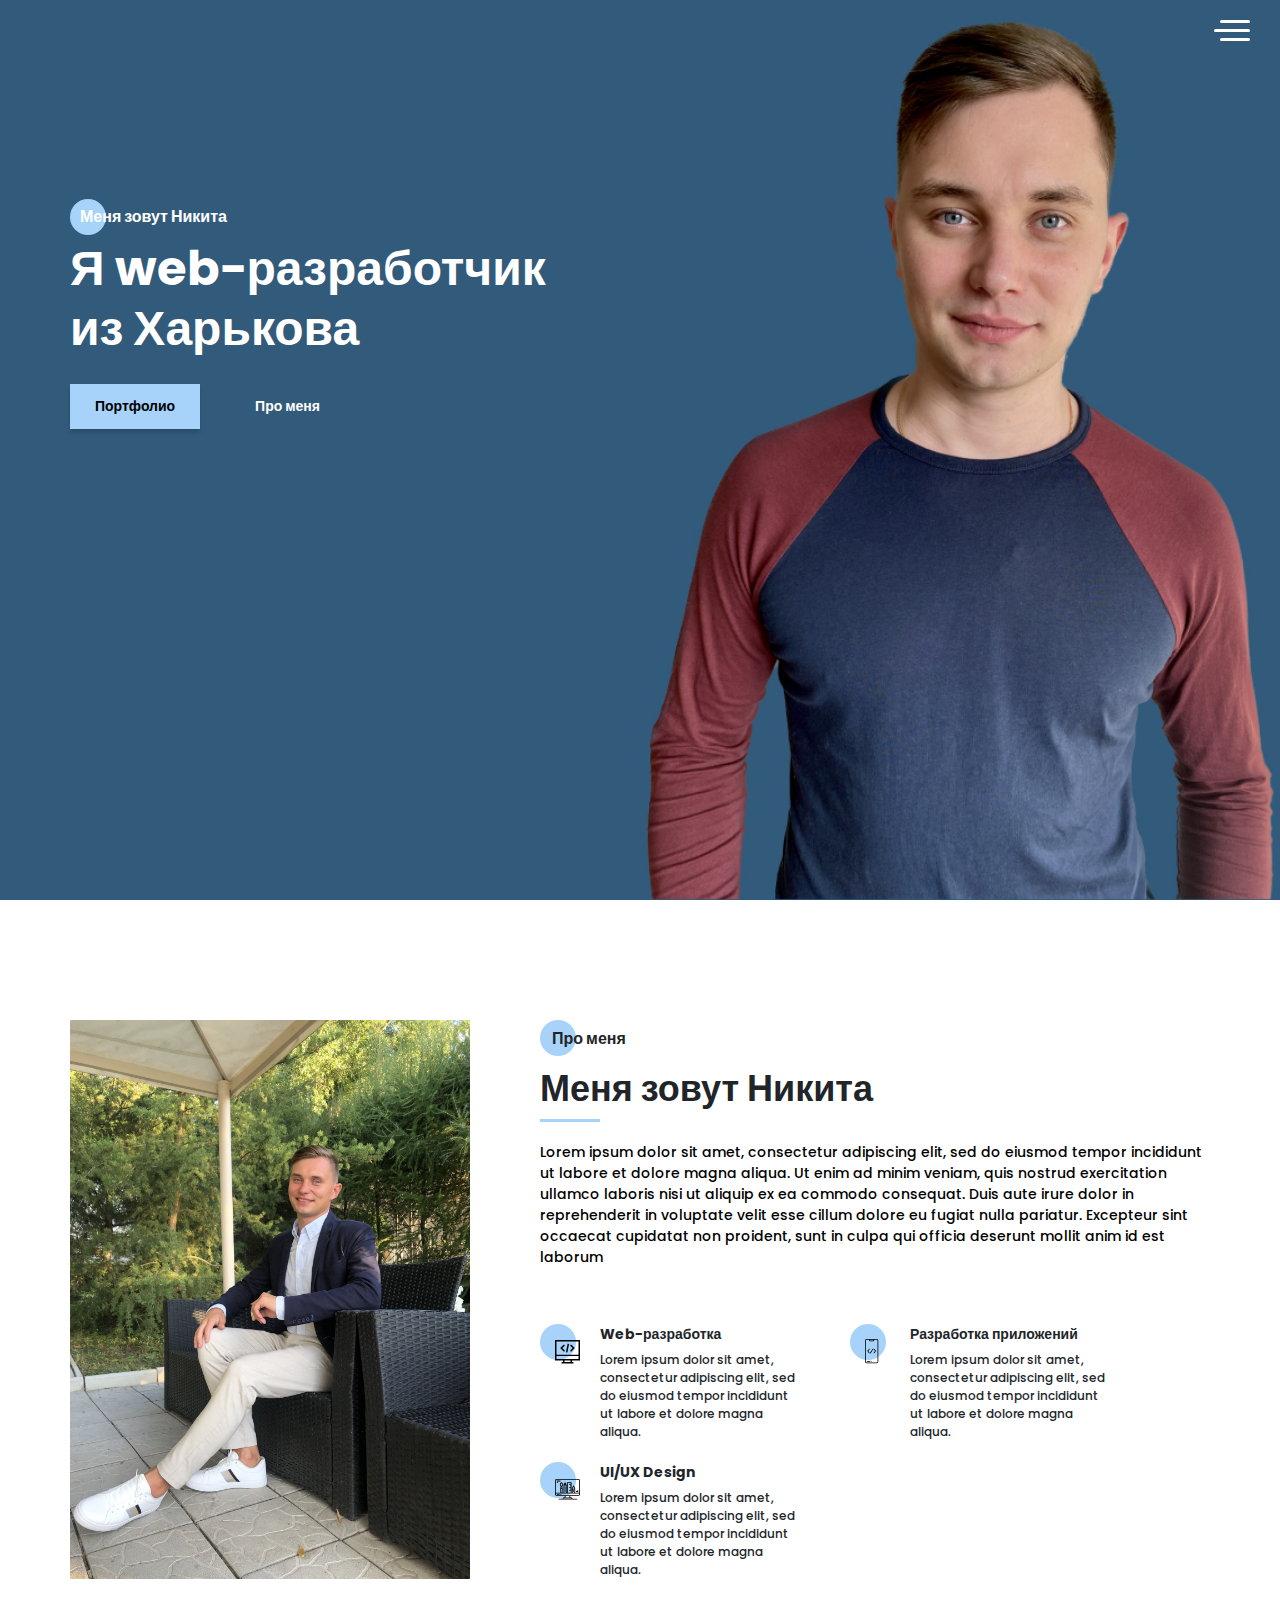
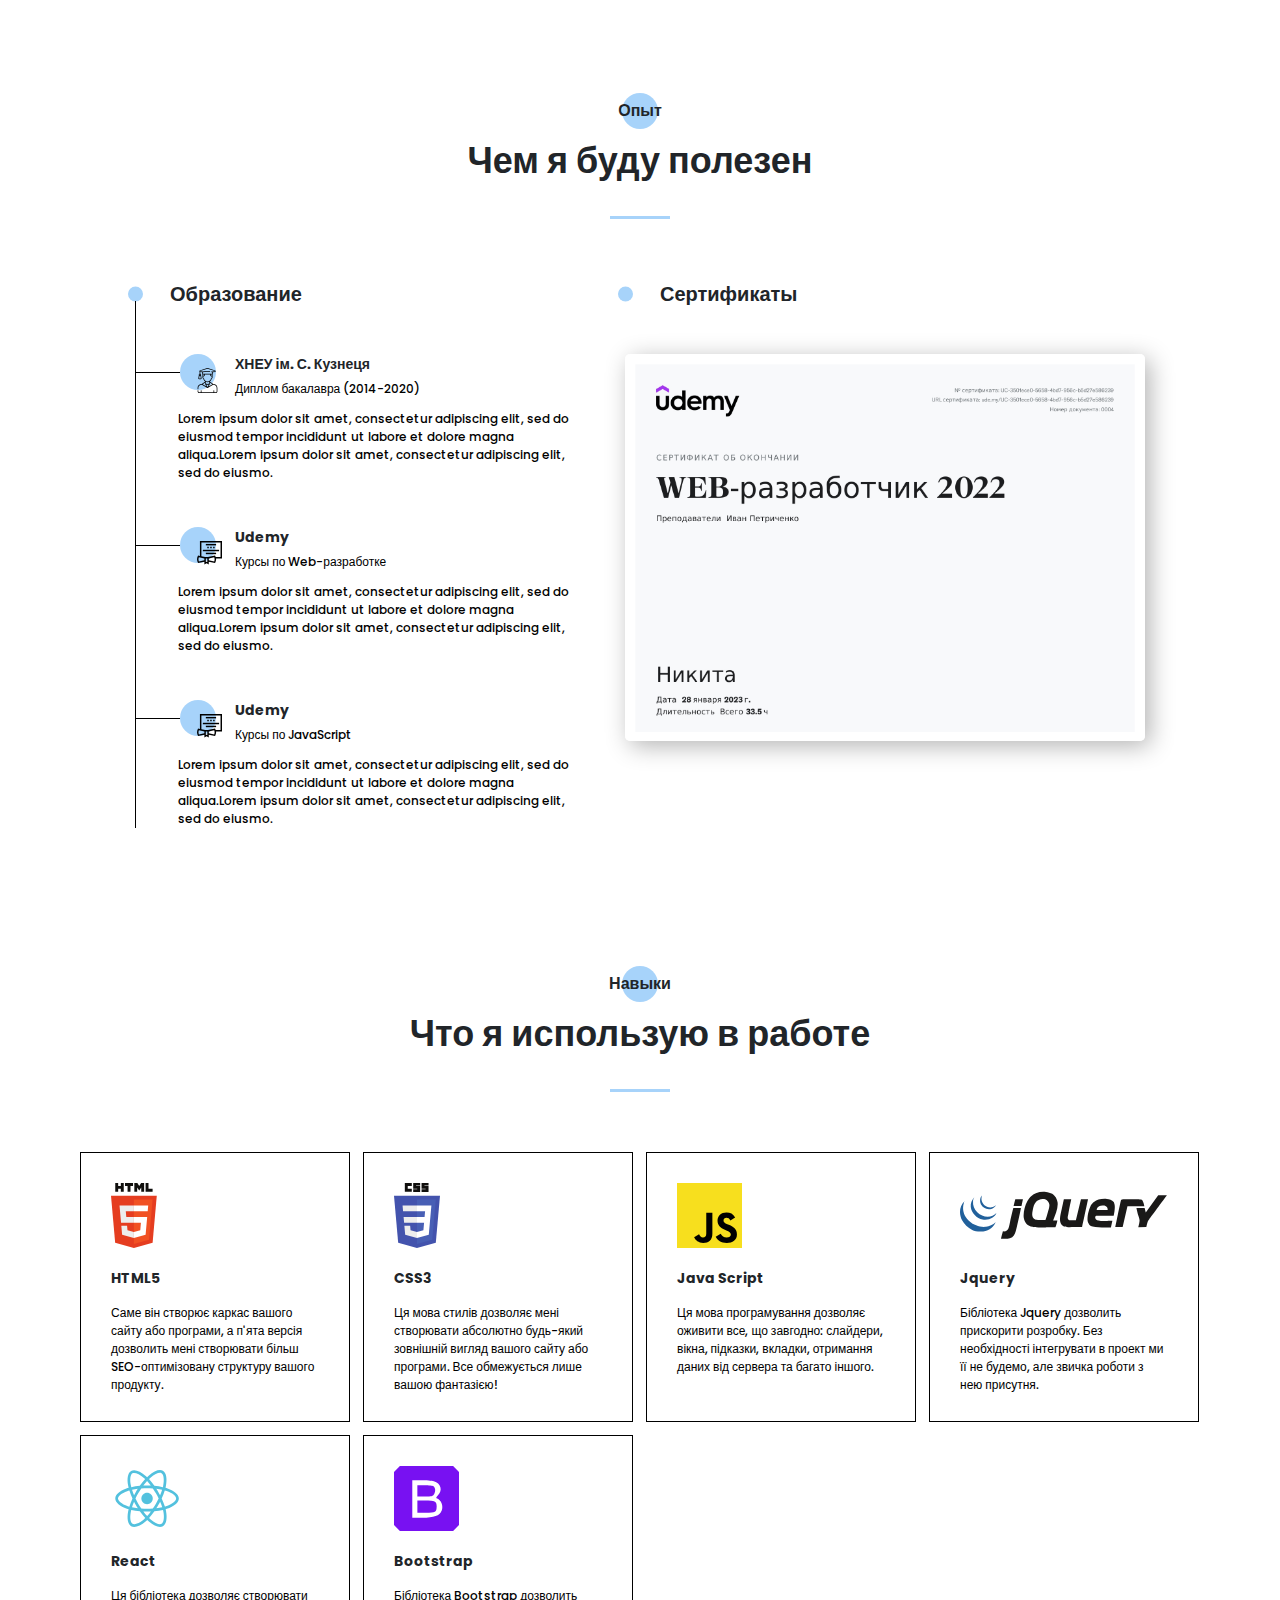
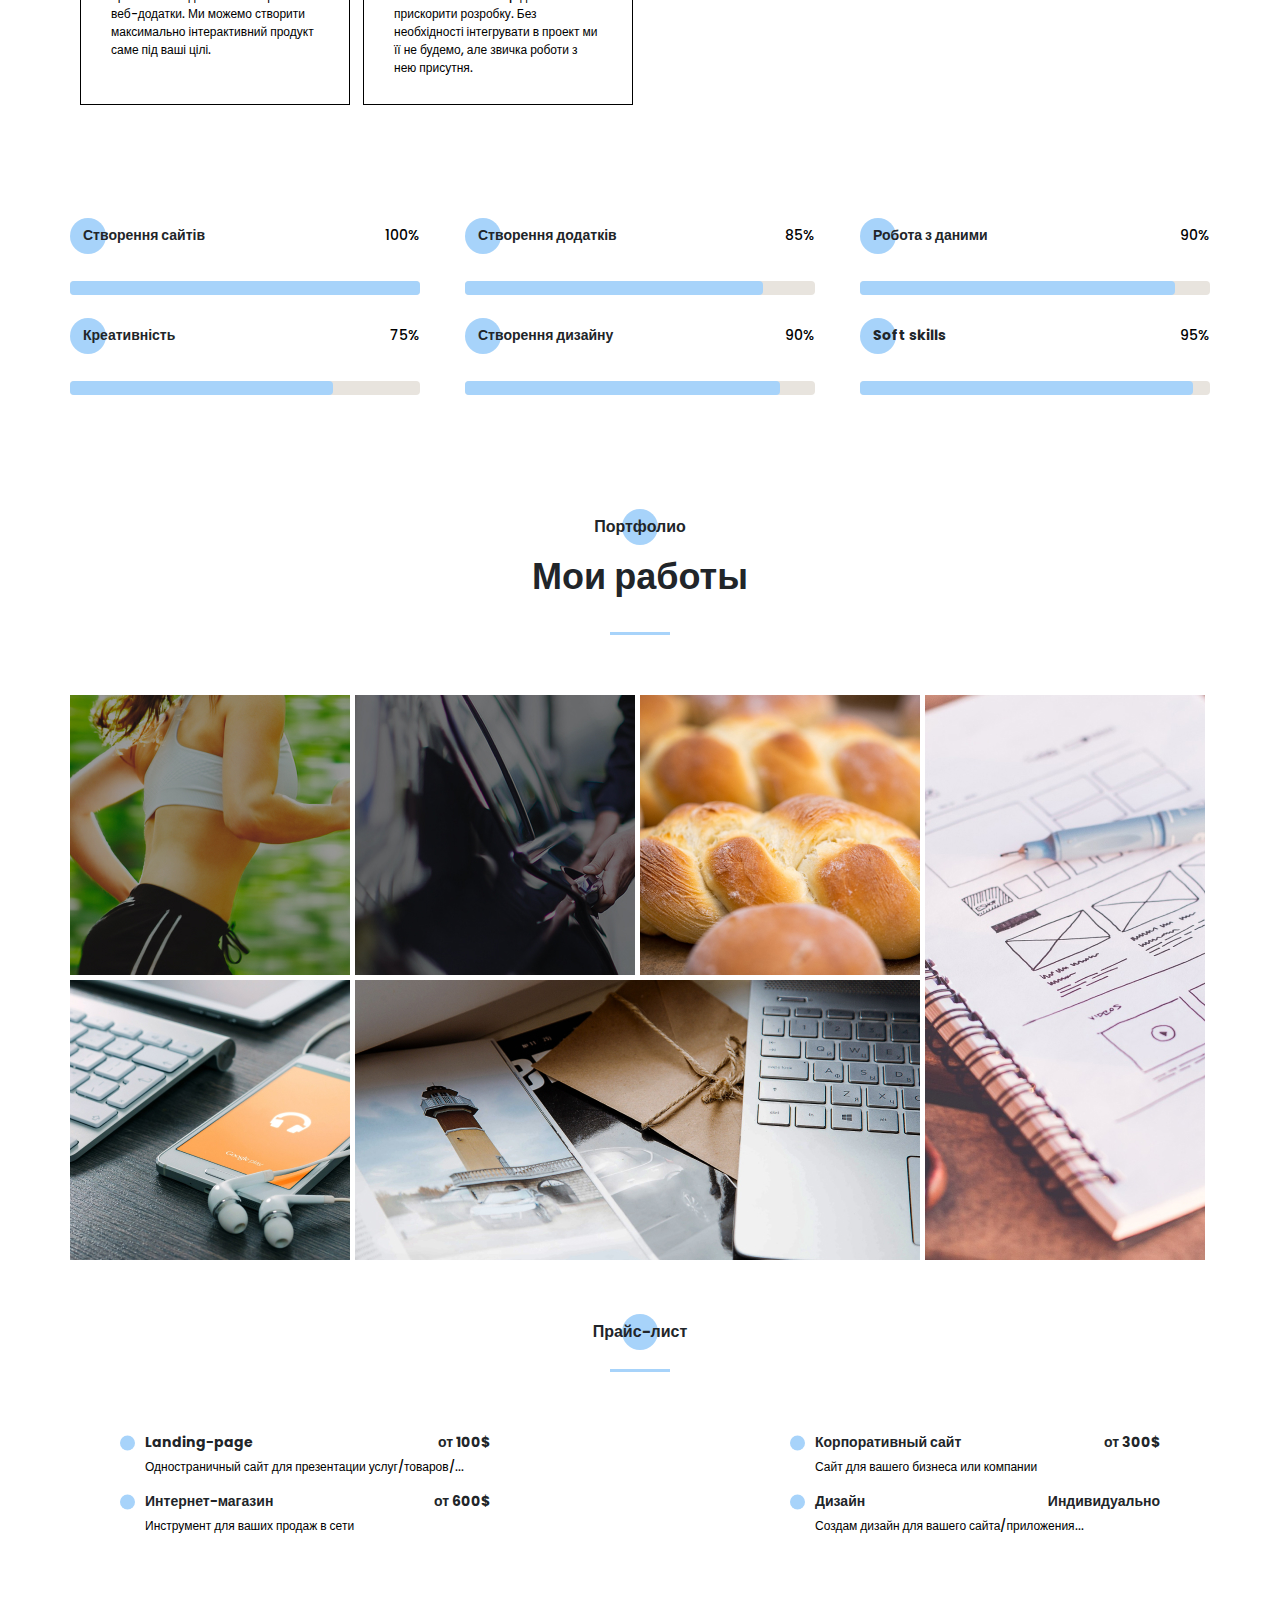
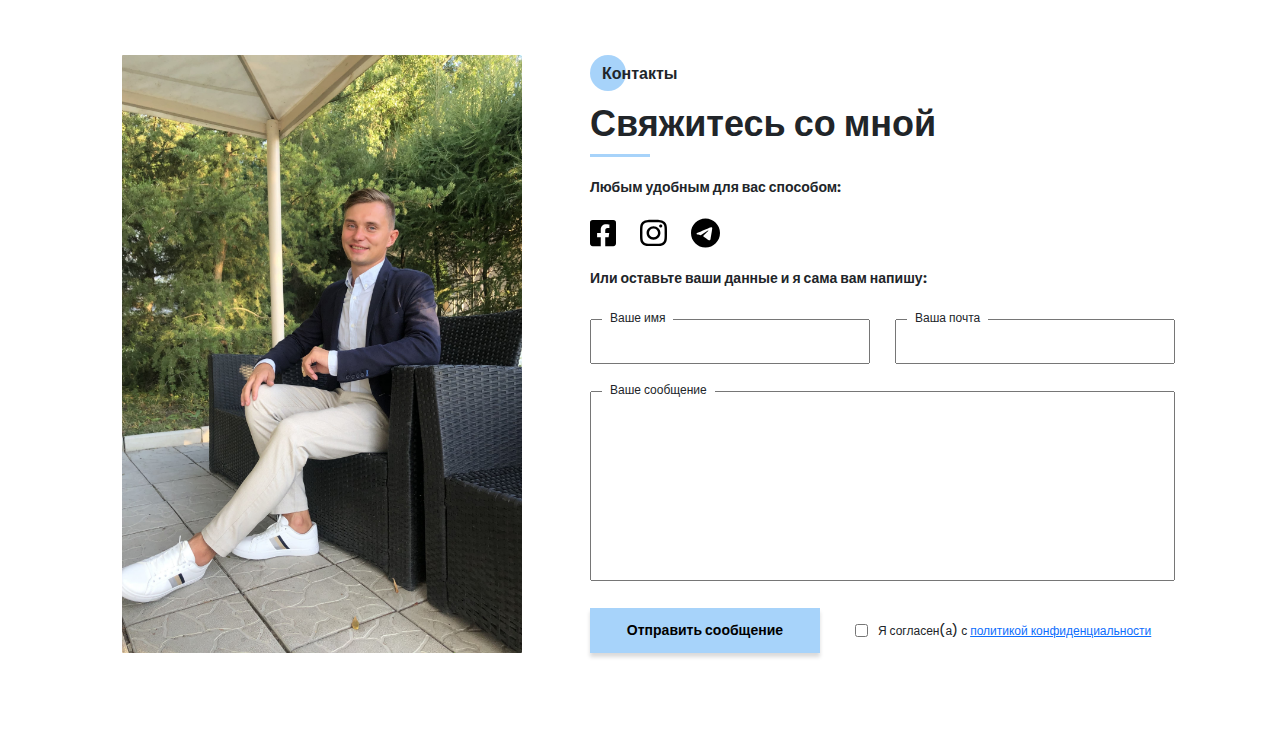
==== commit 4dd835f6: "slider in resume" ====
--- a/index.html
+++ b/index.html
@@ -1 +1,29 @@
-<!DOCTYPE html><html lang="ru"><head><meta charset="UTF-8"><meta http-equiv="X-UA-Compatible" content="IE=edge"><meta name="viewport" content="width=device-width,initial-scale=1"><!-- favicon --><link rel="apple-touch-icon" sizes="57x57" href="icons/favicon/apple-icon-57x57.png"><link rel="apple-touch-icon" sizes="60x60" href="icons/favicon/apple-icon-60x60.png"><link rel="apple-touch-icon" sizes="72x72" href="icons/favicon/apple-icon-72x72.png"><link rel="apple-touch-icon" sizes="76x76" href="icons/favicon/apple-icon-76x76.png"><link rel="apple-touch-icon" sizes="114x114" href="icons/favicon/apple-icon-114x114.png"><link rel="apple-touch-icon" sizes="120x120" href="icons/favicon/apple-icon-120x120.png"><link rel="apple-touch-icon" sizes="144x144" href="icons/favicon/apple-icon-144x144.png"><link rel="apple-touch-icon" sizes="152x152" href="icons/favicon/apple-icon-152x152.png"><link rel="apple-touch-icon" sizes="180x180" href="icons/favicon/apple-icon-180x180.png"><link rel="icon" type="image/png" sizes="192x192" href="icons/favicon/android-icon-192x192.png"><link rel="icon" type="image/png" sizes="32x32" href="icons/favicon/favicon-32x32.png"><link rel="icon" type="image/png" sizes="96x96" href="icons/favicon/favicon-96x96.png"><link rel="icon" type="image/png" sizes="16x16" href="icons/favicon/favicon-16x16.png"><link rel="manifest" href="icons/favicon/manifest.json"><meta name="msapplication-TileColor" content="#ffffff"><meta name="msapplication-TileImage" content="icons/favicon/ms-icon-144x144.png"><meta name="theme-color" content="#ffffff"><!-- meta-tag --><!-- Primary Meta Tags --><title>Resume-portfolio</title><meta name="title" content="My resume"><meta name="description" content="I am a beginner web-developer, this is my resume."><!-- Open Graph / Facebook --><meta property="og:type" content="website"><meta property="og:url" content="https://nikita0096.github.io/"><meta property="og:title" content="My resume"><meta property="og:description" content="I am a beginner web-developer, this is my resume."><meta property="og:image" content=""><!-- Twitter --><meta property="twitter:card" content="summary_large_image"><meta property="twitter:url" content="https://nikita0096.github.io/"><meta property="twitter:title" content="My resume"><meta property="twitter:description" content="I am a beginner web-developer, this is my resume."><meta property="twitter:image" content=""><link rel="stylesheet" href="css/style.min.css"></head><body><aside class="sidepanel"><a href="#" class="sidepanel__link"><span class="icon-github"></span></a> <a href="#" class="sidepanel__link"><span class="icon-instagram"></span></a> <a href="#" class="sidepanel__link"><span class="icon-square-facebook"></span></a><div class="sidepanel__divider"></div><div class="sidepanel__text"><span>Социальные сети</span></div></aside><div class="menu"><div class="menu__block"><div class="menu__close"><svg width="29" height="30" viewBox="0 0 29 30" fill="none" xmlns="http://www.w3.org/2000/svg"><path d="M17.1568 14.5231L28.4489 3.23075C29.1837 2.49623 29.1837 1.30861 28.4489 0.574085C27.7144 -0.160437 26.5267 -0.160437 25.7922 0.574085L14.4998 11.8665L3.20781 0.574085C2.47295 -0.160437 1.28567 -0.160437 0.551149 0.574085C-0.183716 1.30861 -0.183716 2.49623 0.551149 3.23075L11.8432 14.5231L0.551149 25.8155C-0.183716 26.55 -0.183716 27.7376 0.551149 28.4721C0.917206 28.8385 1.39852 29.0226 1.87948 29.0226C2.36045 29.0226 2.84141 28.8385 3.20781 28.4721L14.4998 17.1798L25.7922 28.4721C26.1586 28.8385 26.6396 29.0226 27.1205 29.0226C27.6015 29.0226 28.0825 28.8385 28.4489 28.4721C29.1837 27.7376 29.1837 26.55 28.4489 25.8155L17.1568 14.5231Z" fill="black"/></svg></div><nav><ul class="menu__list"><li class="menu__link"><a href="#about_me">ПРО МЕНЯ</a></li><li class="menu__link"><a href="#my_resume">МОЙ ОПЫТ</a></li><li class="menu__link"><a href="#skills">МОИ НАВЫКИ</a></li><li class="menu__link"><a href="#portfolio">МОИ РАБОТЫ</a></li><li class="menu__link"><a href="#price">ПРАЙС-ЛИСТ</a></li><li class="menu__link"><a href="#contacts">КОНТАКТЫ</a></li></ul></nav><div class="menu__social"><a href="#" class="sidepanel__link"><img src="icons/social/github.svg" alt="GitHub"></a><a href="#" class="sidepanel__link"><img src="icons/social/instagram.svg" alt="Instagram"></a><a href="#" class="sidepanel__link"><img src="icons/social/square-facebook.svg" alt="Facebook"></a></div></div><div class="menu__overlay"></div></div><section class="promo"><div class="humburger"><span class="humburger_top humburger_span"></span> <span class="long humburger_span"></span> <span class="humburger_bottom humburger_span"></span></div><div class="container"><div class="title title_fz16 promo__subtitle">Меня зовут Никита</div><h1 class="title title_fz48 promo__title">Я web-разработчик из Харькова</h1><div class="promo__buttons"><a href="#portfolio" class="promo__link btn promo__link_black">Портфолио</a> <a href="#about_me" class="promo__link">Про меня</a></div></div></section><section class="about" id="about_me"><div class="container"><div class="about__wrapper"><div class="about__photo"><picture><source media="(max-width: 576px)" srcset="img/photo-min.JPG"><source media="(min-width: 577px)" srcset="img/photo.JPG"><img src="img/photo.JPG" alt="photo"></picture></div><div class="about__descr"><h2 class="title title_fz16 about__title">Про меня</h2><div class="title title_fz36 about__subtitle">Меня зовут Никита</div><div class="divider"></div><p class="about__text">Lorem ipsum dolor sit amet, consectetur adipiscing elit, sed do eiusmod tempor incididunt ut labore et dolore magna aliqua. Ut enim ad minim veniam, quis nostrud exercitation ullamco laboris nisi ut aliquip ex ea commodo consequat. Duis aute irure dolor in reprehenderit in voluptate velit esse cillum dolore eu fugiat nulla pariatur. Excepteur sint occaecat cupidatat non proident, sunt in culpa qui officia deserunt mollit anim id est laborum</p></div><div class="about__skills"><div class="about__skills-item"><div class="about__skills-circle"><img src="icons/skills/web.development.svg" alt="web-dev"></div><div><div class="title title_fz14">Web-разработка</div><div class="about__skills-text">Lorem ipsum dolor sit amet, consectetur adipiscing elit, sed do eiusmod tempor incididunt ut labore et dolore magna aliqua.</div></div></div><div class="about__skills-item"><div class="about__skills-circle"><img src="icons/skills/mobile.dev.svg" alt="web-dev"></div><div><div class="title title_fz14">Разработка приложений</div><div class="about__skills-text">Lorem ipsum dolor sit amet, consectetur adipiscing elit, sed do eiusmod tempor incididunt ut labore et dolore magna aliqua.</div></div></div><div class="about__skills-item"><div class="about__skills-circle"><img src="icons/skills/design.svg" alt="web-dev"></div><div><div class="title title_fz14">UI/UX Design</div><div class="about__skills-text">Lorem ipsum dolor sit amet, consectetur adipiscing elit, sed do eiusmod tempor incididunt ut labore et dolore magna aliqua.</div></div></div></div></div></div></section><section class="resume" id="my_resume"><div class="container"><h2 class="title title_fz16 title__section-title">Опыт</h2><div class="title title_fz36 title__section-subtitle">Чем я буду полезен</div><div class="divider"></div><div class="resume__wrapper"><div class="resume__column"><h3 class="title title_fz20 resume__column-title">Образование</h3><ul><li><div class="resume__item"><div class="resume__item-head"><div class="resume__item-icon"><img src="icons/education/University.svg" alt="university"></div><h4 class="title title_fz14">ХНЕУ ім. С. Кузнеця</h4><div class="resume__item-location">Диплом бакалавра (2014-2020)</div></div><div class="resume__item-body">Lorem ipsum dolor sit amet, consectetur adipiscing elit, sed do eiusmod tempor incididunt ut labore et dolore magna aliqua.Lorem ipsum dolor sit amet, consectetur adipiscing elit, sed do eiusmo.</div></div></li><li><div class="resume__item"><div class="resume__item-head"><div class="resume__item-icon"><img src="icons/education/Courses.svg" alt="university"></div><h4 class="title title_fz14">Udemy</h4><div class="resume__item-location">Курсы по Web-разработке</div></div><div class="resume__item-body">Lorem ipsum dolor sit amet, consectetur adipiscing elit, sed do eiusmod tempor incididunt ut labore et dolore magna aliqua.Lorem ipsum dolor sit amet, consectetur adipiscing elit, sed do eiusmo.</div></div></li><li><div class="resume__item"><div class="resume__item-head"><div class="resume__item-icon"><img src="icons/education/Courses.svg" alt="university"></div><h4 class="title title_fz14">Udemy</h4><div class="resume__item-location">Курсы по JavaScript</div></div><div class="resume__item-body">Lorem ipsum dolor sit amet, consectetur adipiscing elit, sed do eiusmod tempor incididunt ut labore et dolore magna aliqua.Lorem ipsum dolor sit amet, consectetur adipiscing elit, sed do eiusmo.</div></div></li></ul></div><div class="resume__column"><h3 class="title title_fz20 resume__column-title">Опыт работы</h3><ul><li><div class="resume__item"><div class="resume__item-head"><div class="resume__item-icon"><img src="icons/education/Developer.svg" alt="university"></div><h4 class="title title_fz14">Front-End Developer</h4><div class="resume__item-location">EPAM | (2018-2019)</div></div><div class="resume__item-body">Lorem ipsum dolor sit amet, consectetur adipiscing elit, sed do eiusmod tempor incididunt ut labore et dolore magna aliqua.Lorem ipsum dolor sit amet, consectetur adipiscing elit, sed do eiusmo.</div></div></li><li><div class="resume__item"><div class="resume__item-head"><div class="resume__item-icon"><img src="icons/education/designer.svg" alt="university"></div><h4 class="title title_fz14">UI/UX Designer</h4><div class="resume__item-location">Squad Team | (2018)</div></div><div class="resume__item-body">Lorem ipsum dolor sit amet, consectetur adipiscing elit, sed do eiusmod tempor incididunt ut labore et dolore magna aliqua.Lorem ipsum dolor sit amet, consectetur adipiscing elit, sed do eiusmo.</div></div></li></ul></div></div></div></section><section class="capabilities" id="skills"><div class="container"><h2 class="title title_fz16 title__section-title">Навыки</h2><div class="title title_fz36 title__section-subtitle">Что я использую в работе</div><div class="divider"></div><div class="capabilities__wrapper"><div class="capabilities__item"><div class="capabilities__item-icon"><img src="icons/used/html5.svg" alt="HTML5"></div><div class="title title_fz14 capabilities__item-title">HTML5</div><div class="capabilities__item-descr">Саме він створює каркас вашого сайту або програми, а п'ята версія дозволить мені створювати більш SEO-оптимізовану структуру вашого продукту.</div></div><div class="capabilities__item"><div class="capabilities__item-icon"><img src="icons/used/css3.svg" alt="CSS3"></div><div class="title title_fz14 capabilities__item-title">CSS3</div><div class="capabilities__item-descr">Ця мова стилів дозволяє мені створювати абсолютно будь-який зовнішній вигляд вашого сайту або програми. Все обмежується лише вашою фантазією!</div></div><div class="capabilities__item"><div class="capabilities__item-icon"><img src="icons/used/JS.svg" alt="JavaScript"></div><div class="title title_fz14 capabilities__item-title">Java Script</div><div class="capabilities__item-descr">Ця мова програмування дозволяє оживити все, що завгодно: слайдери, вікна, підказки, вкладки, отримання даних від сервера та багато іншого.</div></div><div class="capabilities__item"><div class="capabilities__item-icon"><img src="icons/used/Jquery.svg" alt="Jquery"></div><div class="title title_fz14 capabilities__item-title">Jquery</div><div class="capabilities__item-descr">Бібліотека Jquery дозволить прискорити розробку. Без необхідності інтегрувати в проект ми її не будемо, але звичка роботи з нею присутня.</div></div><div class="capabilities__item"><div class="capabilities__item-icon"><img src="icons/used/React.svg" alt="React"></div><div class="title title_fz14 capabilities__item-title">React</div><div class="capabilities__item-descr">Ця бібліотека дозволяє створювати веб-додатки. Ми можемо створити максимально інтерактивний продукт саме під ваші цілі.</div></div><div class="capabilities__item"><div class="capabilities__item-icon"><img src="icons/used/bootstrap.svg" alt="Bootstrap"></div><div class="title title_fz14 capabilities__item-title">Bootstrap</div><div class="capabilities__item-descr">Бібліотека Bootstrap дозволить прискорити розробку. Без необхідності інтегрувати в проект ми її не будемо, але звичка роботи з нею присутня.</div></div></div><div class="capabilities__progress"><div class="capabilities__progress_item"><div class="capabilities__progress-text"><div class="title title_fz14 capabilities__progress-title">Створення сайтів</div><div class="capabilities__progress-percent">100%</div></div><div class="capabilities__progress_bar"><div class="capabilities__progress_line"></div></div></div><div class="capabilities__progress_item"><div class="capabilities__progress-text"><div class="title title_fz14 capabilities__progress-title">Створення додатків</div><div class="capabilities__progress-percent">85%</div></div><div class="capabilities__progress_bar"><div class="capabilities__progress_line"></div></div></div><div class="capabilities__progress_item"><div class="capabilities__progress-text"><div class="title title_fz14 capabilities__progress-title">Робота з даними</div><div class="capabilities__progress-percent">90%</div></div><div class="capabilities__progress_bar"><div class="capabilities__progress_line"></div></div></div><div class="capabilities__progress_item"><div class="capabilities__progress-text"><div class="title title_fz14 capabilities__progress-title">Креативність</div><div class="capabilities__progress-percent">75%</div></div><div class="capabilities__progress_bar"><div class="capabilities__progress_line"></div></div></div><div class="capabilities__progress_item"><div class="capabilities__progress-text"><div class="title title_fz14 capabilities__progress-title">Створення дизайну</div><div class="capabilities__progress-percent">90%</div></div><div class="capabilities__progress_bar"><div class="capabilities__progress_line"></div></div></div><div class="capabilities__progress_item"><div class="capabilities__progress-text"><div class="title title_fz14 capabilities__progress-title">Soft skills</div><div class="capabilities__progress-percent">95%</div></div><div class="capabilities__progress_bar"><div class="capabilities__progress_line"></div></div></div></div></div></section><section class="portfolio" id="portfolio"><div class="container"><h2 class="title title_fz16 title__section-title">Портфолио</h2><div class="title title_fz36 title__section-subtitle">Мои работы</div><div class="divider"></div><div class="portfolio__wrapper"><a href="/puls" class="portfolio__item"><img src="img/works/pulse.jpg" alt="puls"> </a><a href="/uber" class="portfolio__item"><img src="img/works/uber.jpg" alt="uber"> </a><a href="#" class="portfolio__item"><img src="img/works/bread.jpg" alt="bread"> </a><a href="#" class="portfolio__item vertical"><img src="img/works/plans.jpg" alt="plans"> </a><a href="#" class="portfolio__item"><img src="img/works/ipad.jpg" alt="ipad"> </a><a href="#" class="portfolio__item horizontal"><img src="img/works/mac.jpg" alt="mac"></a></div></div></section><section class="price" id="price"><div class="container"><h2 class="title title_fz16 title__section-title">Прайс-лист</h2><div class="divider"></div><div class="price__wrapper"><div class="price__element"><div class="price__title title title_fz14">Landing-page</div><div class="price__coast title title_fz14">от 100$</div><div class="price__descr">Одностраничный сайт для презентации услуг/товаров/...</div></div><div class="price__element"><div class="price__title title title_fz14">Корпоративный сайт</div><div class="price__coast title title_fz14">от 300$</div><div class="price__descr">Сайт для вашего бизнеса или компании</div></div><div class="price__element"><div class="price__title title title_fz14">Интернет-магазин</div><div class="price__coast title title_fz14">от 600$</div><div class="price__descr">Инструмент для ваших продаж в сети</div></div><div class="price__element"><div class="price__title title title_fz14">Дизайн</div><div class="price__coast title title_fz14">Индивидуально</div><div class="price__descr">Создам дизайн для вашего сайта/приложения...</div></div></div></div></section><section class="contacts" id="contacts"><div class="container"><div class="contacts__wrapper"><div class="contacts__photo"><img src="img/photo.JPG" alt="photo"></div><div class="contacts__descr"><h2 class="title title_fz16 contacts__title">Контакты</h2><div class="title title_fz36 contacts__subtitle">Свяжитесь со мной</div><div class="divider"></div><div class="title title_fz14 contacts__text">Любым удобным для вас способом:</div><div class="contacts__social"><a href="#" class="contacts__link"><img src="icons/social/square-facebook.svg" alt="facebook"> </a><a href="#" class="contacts__link"><img src="icons/social/instagram.svg" alt="instagram"> </a><a href="#" class="contacts__link"><img src="icons/social/telegram.svg" alt="telegram"></a></div><div class="title title_fz14 contacts__text">Или оставьте ваши данные и я сама вам напишу:</div><form action="#" class="contacts__form"><div class="contacts__input"><input required name="name" id="name" type="text"> <label for="name">Ваше имя</label></div><div class="contacts__input"><input required name="email" id="email" type="email"> <label for="email">Ваша почта</label></div><div class="contacts__textarea"><textarea name="text" id="text"></textarea> <label for="text">Ваше сообщение</label></div><div class="contacts__triggers"><button class="contacts__btn btn">Отправить сообщение</button><div class="contacts__policy"><input required type="checkbox"> <span>Я согласен(а) с <a href="/policy.html">политикой конфиденциальности</a></span></div></div></form></div></div></div></section><a href="#" class="pageup"><div class="pageup__circle"><div class="arrow_left"></div><div class="arrow_right"></div></div></a><script src="js/script.js"></script></body></html>+<!DOCTYPE html><html lang="ru"><head><meta charset="UTF-8"><meta http-equiv="X-UA-Compatible" content="IE=edge"><meta name="viewport" content="width=device-width,initial-scale=1"><!-- favicon --><link rel="apple-touch-icon" sizes="57x57" href="icons/favicon/apple-icon-57x57.png"><link rel="apple-touch-icon" sizes="60x60" href="icons/favicon/apple-icon-60x60.png"><link rel="apple-touch-icon" sizes="72x72" href="icons/favicon/apple-icon-72x72.png"><link rel="apple-touch-icon" sizes="76x76" href="icons/favicon/apple-icon-76x76.png"><link rel="apple-touch-icon" sizes="114x114" href="icons/favicon/apple-icon-114x114.png"><link rel="apple-touch-icon" sizes="120x120" href="icons/favicon/apple-icon-120x120.png"><link rel="apple-touch-icon" sizes="144x144" href="icons/favicon/apple-icon-144x144.png"><link rel="apple-touch-icon" sizes="152x152" href="icons/favicon/apple-icon-152x152.png"><link rel="apple-touch-icon" sizes="180x180" href="icons/favicon/apple-icon-180x180.png"><link rel="icon" type="image/png" sizes="192x192" href="icons/favicon/android-icon-192x192.png"><link rel="icon" type="image/png" sizes="32x32" href="icons/favicon/favicon-32x32.png"><link rel="icon" type="image/png" sizes="96x96" href="icons/favicon/favicon-96x96.png"><link rel="icon" type="image/png" sizes="16x16" href="icons/favicon/favicon-16x16.png"><link rel="manifest" href="icons/favicon/manifest.json"><meta name="msapplication-TileColor" content="#ffffff"><meta name="msapplication-TileImage" content="icons/favicon/ms-icon-144x144.png"><meta name="theme-color" content="#ffffff"><!-- meta-tag --><!-- Primary Meta Tags --><title>Resume-portfolio</title><meta name="title" content="My resume"><meta name="description" content="I am a beginner web-developer, this is my resume."><!-- Open Graph / Facebook --><meta property="og:type" content="website"><meta property="og:url" content="https://nikita0096.github.io/"><meta property="og:title" content="My resume"><meta property="og:description" content="I am a beginner web-developer, this is my resume."><meta property="og:image" content=""><!-- Twitter --><meta property="twitter:card" content="summary_large_image"><meta property="twitter:url" content="https://nikita0096.github.io/"><meta property="twitter:title" content="My resume"><meta property="twitter:description" content="I am a beginner web-developer, this is my resume."><meta property="twitter:image" content=""><link rel="stylesheet" href="css/style.min.css"></head><body><aside class="sidepanel"><a href="#" class="sidepanel__link"><span class="icon-github"></span></a> <a href="#" class="sidepanel__link"><span class="icon-instagram"></span></a> <a href="#" class="sidepanel__link"><span class="icon-square-facebook"></span></a><div class="sidepanel__divider"></div><div class="sidepanel__text"><span>Социальные сети</span></div></aside><div class="menu"><div class="menu__block"><div class="menu__close"><svg width="29" height="30" viewBox="0 0 29 30" fill="none" xmlns="http://www.w3.org/2000/svg"><path d="M17.1568 14.5231L28.4489 3.23075C29.1837 2.49623 29.1837 1.30861 28.4489 0.574085C27.7144 -0.160437 26.5267 -0.160437 25.7922 0.574085L14.4998 11.8665L3.20781 0.574085C2.47295 -0.160437 1.28567 -0.160437 0.551149 0.574085C-0.183716 1.30861 -0.183716 2.49623 0.551149 3.23075L11.8432 14.5231L0.551149 25.8155C-0.183716 26.55 -0.183716 27.7376 0.551149 28.4721C0.917206 28.8385 1.39852 29.0226 1.87948 29.0226C2.36045 29.0226 2.84141 28.8385 3.20781 28.4721L14.4998 17.1798L25.7922 28.4721C26.1586 28.8385 26.6396 29.0226 27.1205 29.0226C27.6015 29.0226 28.0825 28.8385 28.4489 28.4721C29.1837 27.7376 29.1837 26.55 28.4489 25.8155L17.1568 14.5231Z" fill="black"/></svg></div><nav><ul class="menu__list"><li class="menu__link"><a href="#about_me">ПРО МЕНЯ</a></li><li class="menu__link"><a href="#my_resume">МОЙ ОПЫТ</a></li><li class="menu__link"><a href="#skills">МОИ НАВЫКИ</a></li><li class="menu__link"><a href="#portfolio">МОИ РАБОТЫ</a></li><li class="menu__link"><a href="#price">ПРАЙС-ЛИСТ</a></li><li class="menu__link"><a href="#contacts">КОНТАКТЫ</a></li></ul></nav><div class="menu__social"><a href="#" class="sidepanel__link"><img src="icons/social/github.svg" alt="GitHub"></a><a href="#" class="sidepanel__link"><img src="icons/social/instagram.svg" alt="Instagram"></a><a href="#" class="sidepanel__link"><img src="icons/social/square-facebook.svg" alt="Facebook"></a></div></div><div class="menu__overlay"></div></div><section class="promo"><div class="humburger"><span class="humburger_top humburger_span"></span> <span class="long humburger_span"></span> <span class="humburger_bottom humburger_span"></span></div><div class="container"><div class="title title_fz16 promo__subtitle">Меня зовут Никита</div><h1 class="title title_fz48 promo__title">Я web-разработчик из Харькова</h1><div class="promo__buttons"><a href="#portfolio" class="promo__link btn promo__link_black">Портфолио</a> <a href="#about_me" class="promo__link">Про меня</a></div></div></section><section class="about" id="about_me"><div class="container"><div class="about__wrapper"><div class="about__photo"><picture><source media="(max-width: 576px)" srcset="img/photo-min.JPG"><source media="(min-width: 577px)" srcset="img/photo.JPG"><img src="img/photo.JPG" alt="photo"></picture></div><div class="about__descr"><h2 class="title title_fz16 about__title">Про меня</h2><div class="title title_fz36 about__subtitle">Меня зовут Никита</div><div class="divider"></div><p class="about__text">Lorem ipsum dolor sit amet, consectetur adipiscing elit, sed do eiusmod tempor incididunt ut labore et dolore magna aliqua. Ut enim ad minim veniam, quis nostrud exercitation ullamco laboris nisi ut aliquip ex ea commodo consequat. Duis aute irure dolor in reprehenderit in voluptate velit esse cillum dolore eu fugiat nulla pariatur. Excepteur sint occaecat cupidatat non proident, sunt in culpa qui officia deserunt mollit anim id est laborum</p></div><div class="about__skills"><div class="about__skills-item"><div class="about__skills-circle"><img src="icons/skills/web.development.svg" alt="web-dev"></div><div><div class="title title_fz14">Web-разработка</div><div class="about__skills-text">Lorem ipsum dolor sit amet, consectetur adipiscing elit, sed do eiusmod tempor incididunt ut labore et dolore magna aliqua.</div></div></div><div class="about__skills-item"><div class="about__skills-circle"><img src="icons/skills/mobile.dev.svg" alt="web-dev"></div><div><div class="title title_fz14">Разработка приложений</div><div class="about__skills-text">Lorem ipsum dolor sit amet, consectetur adipiscing elit, sed do eiusmod tempor incididunt ut labore et dolore magna aliqua.</div></div></div><div class="about__skills-item"><div class="about__skills-circle"><img src="icons/skills/design.svg" alt="web-dev"></div><div><div class="title title_fz14">UI/UX Design</div><div class="about__skills-text">Lorem ipsum dolor sit amet, consectetur adipiscing elit, sed do eiusmod tempor incididunt ut labore et dolore magna aliqua.</div></div></div></div></div></div></section><section class="resume" id="my_resume"><div class="container"><h2 class="title title_fz16 title__section-title">Опыт</h2><div class="title title_fz36 title__section-subtitle">Чем я буду полезен</div><div class="divider"></div><div class="resume__wrapper"><div class="resume__column"><h3 class="title title_fz20 resume__column-title">Образование</h3><ul><li><div class="resume__item"><div class="resume__item-head"><div class="resume__item-icon"><img src="icons/education/University.svg" alt="university"></div><h4 class="title title_fz14">ХНЕУ ім. С. Кузнеця</h4><div class="resume__item-location">Диплом бакалавра (2014-2020)</div></div><div class="resume__item-body">Lorem ipsum dolor sit amet, consectetur adipiscing elit, sed do eiusmod tempor incididunt ut labore et dolore magna aliqua.Lorem ipsum dolor sit amet, consectetur adipiscing elit, sed do eiusmo.</div></div></li><li><div class="resume__item"><div class="resume__item-head"><div class="resume__item-icon"><img src="icons/education/Courses.svg" alt="university"></div><h4 class="title title_fz14">Udemy</h4><div class="resume__item-location">Курсы по Web-разработке</div></div><div class="resume__item-body">Lorem ipsum dolor sit amet, consectetur adipiscing elit, sed do eiusmod tempor incididunt ut labore et dolore magna aliqua.Lorem ipsum dolor sit amet, consectetur adipiscing elit, sed do eiusmo.</div></div></li><li><div class="resume__item"><div class="resume__item-head"><div class="resume__item-icon"><img src="icons/education/Courses.svg" alt="university"></div><h4 class="title title_fz14">Udemy</h4><div class="resume__item-location">Курсы по JavaScript</div></div><div class="resume__item-body">Lorem ipsum dolor sit amet, consectetur adipiscing elit, sed do eiusmod tempor incididunt ut labore et dolore magna aliqua.Lorem ipsum dolor sit amet, consectetur adipiscing elit, sed do eiusmo.</div></div></li></ul></div><div class="resume__column"><h3 class="title title_fz20 resume__column-title">Сертификаты</h3><div class="resume__certificate"><div class="resume__inner"><img src="img/sertificat.jpg" alt="certificate"> <img src="img/sertificat.jpg" alt="certificate"></div></div><!-- <ul>
+                        <li>
+                            <div class="resume__item">
+                                <div class="resume__item-head">
+                                    <div class="resume__item-icon">
+                                        <img src="icons/education/Developer.svg" alt="university">
+                                    </div>
+                                    <h4 class="title title_fz14">Front-End Developer</h4>
+                                    <div class="resume__item-location">EPAM |  (2018-2019)</div>
+                                </div>
+                                <div class="resume__item-body">Lorem ipsum dolor sit amet, consectetur adipiscing elit, sed do eiusmod tempor incididunt ut labore et dolore magna aliqua.Lorem ipsum dolor sit amet, consectetur adipiscing elit, sed do eiusmo. 
+                                </div>
+                            </div>
+                        </li>
+
+                        <li>
+                            <div class="resume__item">
+                                <div class="resume__item-head">
+                                    <div class="resume__item-icon">
+                                        <img src="icons/education/designer.svg" alt="university">
+                                    </div>
+                                    <h4 class="title title_fz14">UI/UX Designer</h4>
+                                    <div class="resume__item-location">Squad Team |  (2018)</div>
+                                </div>
+                                <div class="resume__item-body">Lorem ipsum dolor sit amet, consectetur adipiscing elit, sed do eiusmod tempor incididunt ut labore et dolore magna aliqua.Lorem ipsum dolor sit amet, consectetur adipiscing elit, sed do eiusmo. 
+                                </div>
+                            </div>
+                        </li>
+                    </ul> --></div></div></div></section><section class="capabilities" id="skills"><div class="container"><h2 class="title title_fz16 title__section-title">Навыки</h2><div class="title title_fz36 title__section-subtitle">Что я использую в работе</div><div class="divider"></div><div class="capabilities__wrapper"><div class="capabilities__item"><div class="capabilities__item-icon"><img src="icons/used/html5.svg" alt="HTML5"></div><div class="title title_fz14 capabilities__item-title">HTML5</div><div class="capabilities__item-descr">Саме він створює каркас вашого сайту або програми, а п'ята версія дозволить мені створювати більш SEO-оптимізовану структуру вашого продукту.</div></div><div class="capabilities__item"><div class="capabilities__item-icon"><img src="icons/used/css3.svg" alt="CSS3"></div><div class="title title_fz14 capabilities__item-title">CSS3</div><div class="capabilities__item-descr">Ця мова стилів дозволяє мені створювати абсолютно будь-який зовнішній вигляд вашого сайту або програми. Все обмежується лише вашою фантазією!</div></div><div class="capabilities__item"><div class="capabilities__item-icon"><img src="icons/used/JS.svg" alt="JavaScript"></div><div class="title title_fz14 capabilities__item-title">Java Script</div><div class="capabilities__item-descr">Ця мова програмування дозволяє оживити все, що завгодно: слайдери, вікна, підказки, вкладки, отримання даних від сервера та багато іншого.</div></div><div class="capabilities__item"><div class="capabilities__item-icon"><img src="icons/used/Jquery.svg" alt="Jquery"></div><div class="title title_fz14 capabilities__item-title">Jquery</div><div class="capabilities__item-descr">Бібліотека Jquery дозволить прискорити розробку. Без необхідності інтегрувати в проект ми її не будемо, але звичка роботи з нею присутня.</div></div><div class="capabilities__item"><div class="capabilities__item-icon"><img src="icons/used/React.svg" alt="React"></div><div class="title title_fz14 capabilities__item-title">React</div><div class="capabilities__item-descr">Ця бібліотека дозволяє створювати веб-додатки. Ми можемо створити максимально інтерактивний продукт саме під ваші цілі.</div></div><div class="capabilities__item"><div class="capabilities__item-icon"><img src="icons/used/bootstrap.svg" alt="Bootstrap"></div><div class="title title_fz14 capabilities__item-title">Bootstrap</div><div class="capabilities__item-descr">Бібліотека Bootstrap дозволить прискорити розробку. Без необхідності інтегрувати в проект ми її не будемо, але звичка роботи з нею присутня.</div></div></div><div class="capabilities__progress"><div class="capabilities__progress_item"><div class="capabilities__progress-text"><div class="title title_fz14 capabilities__progress-title">Створення сайтів</div><div class="capabilities__progress-percent">100%</div></div><div class="capabilities__progress_bar"><div class="capabilities__progress_line"></div></div></div><div class="capabilities__progress_item"><div class="capabilities__progress-text"><div class="title title_fz14 capabilities__progress-title">Створення додатків</div><div class="capabilities__progress-percent">85%</div></div><div class="capabilities__progress_bar"><div class="capabilities__progress_line"></div></div></div><div class="capabilities__progress_item"><div class="capabilities__progress-text"><div class="title title_fz14 capabilities__progress-title">Робота з даними</div><div class="capabilities__progress-percent">90%</div></div><div class="capabilities__progress_bar"><div class="capabilities__progress_line"></div></div></div><div class="capabilities__progress_item"><div class="capabilities__progress-text"><div class="title title_fz14 capabilities__progress-title">Креативність</div><div class="capabilities__progress-percent">75%</div></div><div class="capabilities__progress_bar"><div class="capabilities__progress_line"></div></div></div><div class="capabilities__progress_item"><div class="capabilities__progress-text"><div class="title title_fz14 capabilities__progress-title">Створення дизайну</div><div class="capabilities__progress-percent">90%</div></div><div class="capabilities__progress_bar"><div class="capabilities__progress_line"></div></div></div><div class="capabilities__progress_item"><div class="capabilities__progress-text"><div class="title title_fz14 capabilities__progress-title">Soft skills</div><div class="capabilities__progress-percent">95%</div></div><div class="capabilities__progress_bar"><div class="capabilities__progress_line"></div></div></div></div></div></section><section class="portfolio" id="portfolio"><div class="container"><h2 class="title title_fz16 title__section-title">Портфолио</h2><div class="title title_fz36 title__section-subtitle">Мои работы</div><div class="divider"></div><div class="portfolio__wrapper"><a href="/puls" class="portfolio__item"><img src="img/works/pulse.jpg" alt="puls"> </a><a href="/uber" class="portfolio__item"><img src="img/works/uber.jpg" alt="uber"> </a><a href="#" class="portfolio__item"><img src="img/works/bread.jpg" alt="bread"> </a><a href="#" class="portfolio__item vertical"><img src="img/works/plans.jpg" alt="plans"> </a><a href="#" class="portfolio__item"><img src="img/works/ipad.jpg" alt="ipad"> </a><a href="#" class="portfolio__item horizontal"><img src="img/works/mac.jpg" alt="mac"></a></div></div></section><section class="price" id="price"><div class="container"><h2 class="title title_fz16 title__section-title">Прайс-лист</h2><div class="divider"></div><div class="price__wrapper"><div class="price__element"><div class="price__title title title_fz14">Landing-page</div><div class="price__coast title title_fz14">от 100$</div><div class="price__descr">Одностраничный сайт для презентации услуг/товаров/...</div></div><div class="price__element"><div class="price__title title title_fz14">Корпоративный сайт</div><div class="price__coast title title_fz14">от 300$</div><div class="price__descr">Сайт для вашего бизнеса или компании</div></div><div class="price__element"><div class="price__title title title_fz14">Интернет-магазин</div><div class="price__coast title title_fz14">от 600$</div><div class="price__descr">Инструмент для ваших продаж в сети</div></div><div class="price__element"><div class="price__title title title_fz14">Дизайн</div><div class="price__coast title title_fz14">Индивидуально</div><div class="price__descr">Создам дизайн для вашего сайта/приложения...</div></div></div></div></section><section class="contacts" id="contacts"><div class="container"><div class="contacts__wrapper"><div class="contacts__photo"><img src="img/photo.JPG" alt="photo"></div><div class="contacts__descr"><h2 class="title title_fz16 contacts__title">Контакты</h2><div class="title title_fz36 contacts__subtitle">Свяжитесь со мной</div><div class="divider"></div><div class="title title_fz14 contacts__text">Любым удобным для вас способом:</div><div class="contacts__social"><a href="#" class="contacts__link"><img src="icons/social/square-facebook.svg" alt="facebook"> </a><a href="#" class="contacts__link"><img src="icons/social/instagram.svg" alt="instagram"> </a><a href="#" class="contacts__link"><img src="icons/social/telegram.svg" alt="telegram"></a></div><div class="title title_fz14 contacts__text">Или оставьте ваши данные и я сама вам напишу:</div><form action="#" class="contacts__form"><div class="contacts__input"><input required name="name" id="name" type="text"> <label for="name">Ваше имя</label></div><div class="contacts__input"><input required name="email" id="email" type="email"> <label for="email">Ваша почта</label></div><div class="contacts__textarea"><textarea name="text" id="text"></textarea> <label for="text">Ваше сообщение</label></div><div class="contacts__triggers"><button class="contacts__btn btn">Отправить сообщение</button><div class="contacts__policy"><input required type="checkbox"> <span>Я согласен(а) с <a href="/policy.html">политикой конфиденциальности</a></span></div></div></form></div></div></div></section><a href="#" class="pageup"><div class="pageup__circle"><div class="arrow_left"></div><div class="arrow_right"></div></div></a><script src="js/script.js"></script></body></html>--- a/css/style.min.css
+++ b/css/style.min.css
@@ -4,4 +4,4 @@
  * Copyright 2011-2021 Twitter, Inc.
  * Licensed under MIT (https://github.com/twbs/bootstrap/blob/main/LICENSE)
  * Forked from Normalize.css, licensed MIT (https://github.com/necolas/normalize.css/blob/master/LICENSE.md)
- */:root{--bs-blue:#0d6efd;--bs-indigo:#6610f2;--bs-purple:#6f42c1;--bs-pink:#d63384;--bs-red:#dc3545;--bs-orange:#fd7e14;--bs-yellow:#ffc107;--bs-green:#198754;--bs-teal:#20c997;--bs-cyan:#0dcaf0;--bs-white:#fff;--bs-gray:#6c757d;--bs-gray-dark:#343a40;--bs-gray-100:#f8f9fa;--bs-gray-200:#e9ecef;--bs-gray-300:#dee2e6;--bs-gray-400:#ced4da;--bs-gray-500:#adb5bd;--bs-gray-600:#6c757d;--bs-gray-700:#495057;--bs-gray-800:#343a40;--bs-gray-900:#212529;--bs-primary:#0d6efd;--bs-secondary:#6c757d;--bs-success:#198754;--bs-info:#0dcaf0;--bs-warning:#ffc107;--bs-danger:#dc3545;--bs-light:#f8f9fa;--bs-dark:#212529;--bs-primary-rgb:13,110,253;--bs-secondary-rgb:108,117,125;--bs-success-rgb:25,135,84;--bs-info-rgb:13,202,240;--bs-warning-rgb:255,193,7;--bs-danger-rgb:220,53,69;--bs-light-rgb:248,249,250;--bs-dark-rgb:33,37,41;--bs-white-rgb:255,255,255;--bs-black-rgb:0,0,0;--bs-body-color-rgb:33,37,41;--bs-body-bg-rgb:255,255,255;--bs-font-sans-serif:system-ui,-apple-system,"Segoe UI",Roboto,"Helvetica Neue",Arial,"Noto Sans","Liberation Sans",sans-serif,"Apple Color Emoji","Segoe UI Emoji","Segoe UI Symbol","Noto Color Emoji";--bs-font-monospace:SFMono-Regular,Menlo,Monaco,Consolas,"Liberation Mono","Courier New",monospace;--bs-gradient:linear-gradient(180deg, rgba(255, 255, 255, 0.15), rgba(255, 255, 255, 0));--bs-body-font-family:var(--bs-font-sans-serif);--bs-body-font-size:1rem;--bs-body-font-weight:400;--bs-body-line-height:1.5;--bs-body-color:#212529;--bs-body-bg:#fff}*,::after,::before{box-sizing:border-box}@media(prefers-reduced-motion:no-preference){:root{scroll-behavior:smooth}}body{margin:0;font-family:var(--bs-body-font-family);font-size:var(--bs-body-font-size);font-weight:var(--bs-body-font-weight);line-height:var(--bs-body-line-height);color:var(--bs-body-color);text-align:var(--bs-body-text-align);background-color:var(--bs-body-bg);-webkit-text-size-adjust:100%;-webkit-tap-highlight-color:rgba(0,0,0,0)}hr{margin:1rem 0;color:inherit;background-color:currentColor;border:0;opacity:.25}hr:not([size]){height:1px}h1,h2,h3,h4,h5,h6{margin-top:0;margin-bottom:.5rem;font-weight:500;line-height:1.2}h1{font-size:calc(1.375rem + 1.5vw)}@media(min-width:1200px){h1{font-size:2.5rem}}h2{font-size:calc(1.325rem + .9vw)}@media(min-width:1200px){h2{font-size:2rem}}h3{font-size:calc(1.3rem + .6vw)}@media(min-width:1200px){h3{font-size:1.75rem}}h4{font-size:calc(1.275rem + .3vw)}@media(min-width:1200px){h4{font-size:1.5rem}}h5{font-size:1.25rem}h6{font-size:1rem}p{margin-top:0;margin-bottom:1rem}abbr[data-bs-original-title],abbr[title]{-webkit-text-decoration:underline dotted;text-decoration:underline dotted;cursor:help;-webkit-text-decoration-skip-ink:none;text-decoration-skip-ink:none}address{margin-bottom:1rem;font-style:normal;line-height:inherit}ol,ul{padding-left:2rem}dl,ol,ul{margin-top:0;margin-bottom:1rem}ol ol,ol ul,ul ol,ul ul{margin-bottom:0}dt{font-weight:700}dd{margin-bottom:.5rem;margin-left:0}blockquote{margin:0 0 1rem}b,strong{font-weight:bolder}small{font-size:.875em}mark{padding:.2em;background-color:#fcf8e3}sub,sup{position:relative;font-size:.75em;line-height:0;vertical-align:baseline}sub{bottom:-.25em}sup{top:-.5em}a{color:#0d6efd;text-decoration:underline}a:hover{color:#0a58ca}a:not([href]):not([class]),a:not([href]):not([class]):hover{color:inherit;text-decoration:none}code,kbd,pre,samp{font-family:var(--bs-font-monospace);font-size:1em;direction:ltr;unicode-bidi:bidi-override}pre{display:block;margin-top:0;margin-bottom:1rem;overflow:auto;font-size:.875em}pre code{font-size:inherit;color:inherit;word-break:normal}code{font-size:.875em;color:#d63384;word-wrap:break-word}a>code{color:inherit}kbd{padding:.2rem .4rem;font-size:.875em;color:#fff;background-color:#212529;border-radius:.2rem}kbd kbd{padding:0;font-size:1em;font-weight:700}figure{margin:0 0 1rem}img,svg{vertical-align:middle}table{caption-side:bottom;border-collapse:collapse}caption{padding-top:.5rem;padding-bottom:.5rem;color:#6c757d;text-align:left}th{text-align:inherit;text-align:-webkit-match-parent}tbody,td,tfoot,th,thead,tr{border-color:inherit;border-style:solid;border-width:0}label{display:inline-block}button{border-radius:0}button:focus:not(:focus-visible){outline:0}button,input,optgroup,select,textarea{margin:0;font-family:inherit;font-size:inherit;line-height:inherit}button,select{text-transform:none}[role=button]{cursor:pointer}select{word-wrap:normal}select:disabled{opacity:1}[list]::-webkit-calendar-picker-indicator{display:none}[type=button],[type=reset],[type=submit],button{-webkit-appearance:button}[type=button]:not(:disabled),[type=reset]:not(:disabled),[type=submit]:not(:disabled),button:not(:disabled){cursor:pointer}::-moz-focus-inner{padding:0;border-style:none}textarea{resize:vertical}fieldset{min-width:0;padding:0;margin:0;border:0}legend{float:left;width:100%;padding:0;margin-bottom:.5rem;font-size:calc(1.275rem + .3vw);line-height:inherit}@media(min-width:1200px){legend{font-size:1.5rem}}legend+*{clear:left}::-webkit-datetime-edit-day-field,::-webkit-datetime-edit-fields-wrapper,::-webkit-datetime-edit-hour-field,::-webkit-datetime-edit-minute,::-webkit-datetime-edit-month-field,::-webkit-datetime-edit-text,::-webkit-datetime-edit-year-field{padding:0}::-webkit-inner-spin-button{height:auto}[type=search]{outline-offset:-2px;-webkit-appearance:textfield}::-webkit-search-decoration{-webkit-appearance:none}::-webkit-color-swatch-wrapper{padding:0}::file-selector-button{font:inherit}::-webkit-file-upload-button{font:inherit;-webkit-appearance:button}output{display:inline-block}iframe{border:0}summary{display:list-item;cursor:pointer}progress{vertical-align:baseline}[hidden]{display:none!important}@font-face{font-family:Poppins;src:url(../fonts/Poppins-Medium.woff2) format("woff2"),url(../fonts/Poppins-Medium.woff) format("woff");font-weight:500;font-style:normal;font-display:swap}@font-face{font-family:Poppins;src:url(../fonts/Poppins-Bold.woff2) format("woff2"),url(../fonts/Poppins-Bold.woff) format("woff");font-weight:700;font-style:normal;font-display:swap}@font-face{font-family:icomoon;src:url(../fonts/icomoon.eot?3acyun);src:url(../fonts/icomoon.eot?3acyun#iefix) format("embedded-opentype"),url(../fonts/icomoon.ttf?3acyun) format("truetype"),url(../fonts/icomoon.woff?3acyun) format("woff"),url(../fonts/icomoon.svg?3acyun#icomoon) format("svg");font-weight:400;font-style:normal;font-display:block}[class*=" icon-"],[class^=icon-]{font-family:icomoon!important;speak:never;font-style:normal;font-weight:400;font-variant:normal;text-transform:none;line-height:1;-webkit-font-smoothing:antialiased;-moz-osx-font-smoothing:grayscale}.icon-github:before{content:""}.icon-instagram:before{content:""}.icon-square-facebook:before{content:""}.icon-telegram:before{content:""}*{font-family:Poppins,sans-serif;box-sizing:border-box;margin:0;padding:0}.container{width:1140px;margin:0 auto}.divider{width:60px;height:3px;background-color:#a7d3fa;margin:25px auto 0 auto}body{position:relative}html{scroll-behavior:smooth}.promo{min-height:100vh;position:relative;background:url(../img/main_bg.jpg) no-repeat 50%/cover;padding-top:205px}.promo__title{width:535px;margin-top:10px;color:#fff}.promo__subtitle{position:relative;padding-left:10px;color:#fff;z-index:2}.promo__subtitle::before{content:"";position:absolute;top:-25%;left:0;width:36px;height:36px;background-color:#a7d3fa;border-radius:100%;z-index:-1}.promo__buttons{display:flex;align-items:center;justify-content:space-between;width:250px;margin-top:25px}.promo .btn:hover{box-shadow:0 0 15px rgba(255,255,255,.4)}.promo__link{text-align:center;font-weight:700;font-size:14px;text-decoration:none;color:#fff}.promo__link:hover{color:#000}.promo__link_black{color:#000}.title{font-weight:700;font-size:36px;line-height:60px}.title_fz14{font-size:14px;line-height:21px}.title_fz16{font-size:16px;line-height:24px}.title_fz20{font-size:20px;line-height:30px}.title_fz36{font-size:36px;line-height:60px}.title_fz48{font-size:48px}.title__section-title{position:relative;text-align:center}.title__section-title::before{content:"";position:absolute;top:-25%;left:0;width:36px;height:36px;background-color:#a7d3fa;border-radius:100%;z-index:-1}.title__section-title:before{left:50%;transform:translateX(-50%);top:-6px}.title__section-subtitle{text-align:center;margin-top:6px}.btn{padding:12px 25px;height:45px;background:#a7d3fa;box-shadow:0 4px 4px rgba(0,0,0,.15);transition:all .6s}.btn:hover{box-shadow:0 0 20px rgba(0,0,0,.5)}.humburger{position:fixed;top:20px;right:30px;width:36px;height:21px;display:flex;flex-direction:column;justify-content:space-between;align-items:flex-end;cursor:pointer}.humburger span{display:block;width:30px;height:3px;background-color:#fff;border-radius:10px}.humburger span.long{width:36px}.menu{position:fixed;top:0;left:-100%;width:100%;height:100vh;z-index:10;visibility:hidden;opacity:0;transition:all 1s}.menu.active{visibility:visible;opacity:1;left:0}.menu__block{position:relative;width:345px;height:100%;padding-top:140px;padding-left:40px;background:#a7d3fa;transition:all .6s;z-index:10}.menu__close{position:absolute;top:25px;right:25px;cursor:pointer}.menu__list{padding-left:35px;list-style-type:none}.menu__link{position:relative;font-weight:700;font-size:24px;line-height:36px;margin-bottom:15px;transition:all .6s}.menu__link::before{content:"";position:absolute;left:-35px;top:10px;width:15px;height:15px;border:1px solid #000;border-radius:100%;transition:all .6s}.menu__link:hover::before{background-color:#0b04e8}.menu__link a{color:#fff;text-decoration:none}.menu__social{position:absolute;left:50%;transform:translateX(-50%);bottom:50px;display:flex;justify-content:space-between;align-items:center;width:90px}.menu__social img{width:20px}.menu__overlay{position:fixed;top:0;width:100%;height:100%;background-color:#fff;opacity:.75}.sidepanel{position:fixed;top:230px;left:50px;display:flex;flex-direction:column;justify-content:space-between;align-items:center;height:340px;z-index:3;color:#fff;transition:all 1s}.sidepanel__divider{width:2px;height:70px;background-color:#fff;transition:all 1s}.sidepanel__text{height:150px;width:25px}.sidepanel__text span{display:block;width:150px;transform:rotate(-90deg) translate(-35%,-260%);font-weight:700;font-size:16px}.sidepanel__link{text-decoration:none;color:#fff;width:20px;height:20px;transition:all .1s}.sidepanel__link span{display:block;position:relative;font-size:20px;transform:rotate(-90deg);transition:all .6s}.sidepanel__link span:hover{color:#000;transform:rotate(0)}.about{padding-top:120px}.about__wrapper{display:grid;grid-template-columns:400px 670px;grid-template-rows:minmax(245px,auto) minmax(255px,auto);grid-auto-rows:minmax(245px,auto);-moz-column-gap:70px;column-gap:70px;row-gap:40px}.about__photo{grid-row:1/3}.about__photo img{width:100%;height:100%;-o-object-fit:cover;object-fit:cover;border-radius:1px}.about__descr{padding-top:6px}.about__descr .divider{margin:0}.about__text{font-size:14px;line-height:21px;color:#000;margin-top:20px}.about__title{position:relative;padding-left:12px;padding-top:1px}.about__title::before{content:"";position:absolute;top:-25%;left:0;width:36px;height:36px;background-color:#a7d3fa;border-radius:100%;z-index:-1}.about__skills{display:grid;grid-template:repeat(2,minmax(115px,auto))/repeat(2,260px);grid-auto-rows:1fr;-moz-column-gap:50px;column-gap:50px;row-gap:20px}.about__skills-item{display:grid;grid-template-columns:40px 200px;-moz-column-gap:20px;column-gap:20px}.about__skills-circle{position:relative;padding:15px 0 0 15px}.about__skills-circle::before{content:"";position:absolute;top:-25%;left:0;width:36px;height:36px;background-color:#a7d3fa;border-radius:100%;z-index:-1}.about__skills-circle:before{top:0}.about__skills-text{font-size:12px;line-height:18px;margin-top:6px}.resume{padding-top:120px}.resume__wrapper{padding:60px 65px 0 65px;display:grid;grid-template-columns:repeat(2,436px);-moz-column-gap:135px;column-gap:135px}.resume__column h3{margin-bottom:0}.resume__column-title{position:relative;padding-left:35px}.resume__column-title::before{content:"";position:absolute;left:-7px;top:50%;transform:translateY(-50%);width:15px;height:15px;background:#a7d3fa;border-radius:100%}.resume__column ul{list-style-type:none;padding-left:0}.resume__column ul li{position:relative}.resume__column ul li:after{content:"";width:1px;height:calc(100% + 8px);position:absolute;top:-8px;left:0;background-color:#000}.resume__item{position:relative}.resume__item::before{content:"";height:1px;width:45px;position:absolute;top:63px;background-color:#000}.resume__item-head{padding:45px 0 0 100px}.resume__item-head h4{margin-bottom:0}.resume__item-icon{position:absolute;top:45px;left:45px}.resume__item-icon::before{content:"";position:absolute;top:-25%;left:0;width:36px;height:36px;background-color:#a7d3fa;border-radius:100%;z-index:-1}.resume__item-icon img{position:absolute;left:17px;top:14px}.resume__item-location{font-size:12px;line-height:18px;color:#000;margin-top:5px}.resume__item-body{padding:12px 0 0 43px;font-size:12px;line-height:18px;color:#000}.capabilities{padding-top:128px}.capabilities__wrapper{padding:60px 10px 0 10px;display:grid;grid-template-columns:repeat(auto-fit,270px);grid-template-rows:minmax(270px,auto);grid-auto-rows:minmax(270px,auto);gap:13px}.capabilities__item{display:flex;flex-direction:column;align-items:start;padding:30px 30px 25px 30px;border:1px solid #000}.capabilities__item-icon{height:65px}.capabilities__item-icon img{height:100%;width:100%}.capabilities__item-title{margin-top:20px}.capabilities__item-descr{margin-top:15px;font-weight:500;font-size:12px;line-height:18px;color:#000}.capabilities__progress{padding-top:120px;display:grid;grid-template-columns:repeat(auto-fit,350px);grid-template-rows:minmax(70px,auto);grid-auto-rows:minmax(70px,auto);-moz-column-gap:45px;column-gap:45px;row-gap:30px}.capabilities__progress-text{display:flex;justify-content:space-between;padding-left:13px}.capabilities__progress-title{position:relative}.capabilities__progress-title::before{content:"";position:absolute;top:-25%;left:0;width:36px;height:36px;background-color:#a7d3fa;border-radius:100%;z-index:-1}.capabilities__progress-title:before{left:-13px;top:-7px}.capabilities__progress-percent{font-weight:500;font-size:14px;line-height:21px;color:#000}.capabilities__progress_bar{width:100%;height:14px;background:#e8e4de;border-radius:4px;margin-top:35px}.capabilities__progress_line{height:14px;background:#a7d3fa;border-radius:4px;z-index:10}.portfolio{padding-top:120px}.portfolio__wrapper{margin-top:60px;display:grid;grid-template-columns:repeat(auto-fit,280px);grid-template-rows:repeat(2,280px);grid-auto-rows:280px;gap:5px}.portfolio__wrapper .vertical{grid-row:1/3;grid-column:4/5}.portfolio__wrapper .horizontal{grid-row:2/3;grid-column:2/4}.portfolio__item{transition:all .6s}.portfolio__item:hover{transform:scale(1.05);filter:contrast(130%)}.portfolio__item img{width:100%;height:100%;-o-object-fit:cover;object-fit:cover}.price{padding-top:60px}.price__wrapper{padding:60px 50px 0 50px;display:grid;grid-template-columns:repeat(2,370px);grid-template-rows:minmax(44px,auto);grid-auto-rows:minmax(44px,auto);row-gap:15px;justify-content:space-between}.price__element{margin-left:25px;display:grid;grid-template:repeat(2,minmax(21,auto))/repeat(2,auto);justify-content:space-between}.price__title{position:relative}.price__title::before{content:"";position:absolute;left:-7px;top:50%;transform:translateY(-50%);width:15px;height:15px;background:#a7d3fa;border-radius:100%}.price__title:before{left:-25px}.price__coast{justify-self:end}.price__descr{font-size:12px;line-height:18px;color:#000;grid-column:1/3;margin-top:5px}.contacts{padding:120px 0 90px 0}.contacts__wrapper{padding:0 35px 0 52px;display:grid;grid-template-columns:400px 585px;justify-content:space-between}.contacts__photo img{width:100%;height:100%;-o-object-fit:cover;object-fit:cover;border-radius:1px}.contacts__descr{padding-top:6px}.contacts__descr .divider{margin:0}.contacts__title{position:relative;padding-left:12px;padding-top:1px}.contacts__title::before{content:"";position:absolute;top:-25%;left:0;width:36px;height:36px;background-color:#a7d3fa;border-radius:100%;z-index:-1}.contacts__social,.contacts__text{margin-top:20px}.contacts__link{margin-right:20px;text-decoration:none}.contacts__link img{max-width:30px;max-height:30px}.contacts__form{margin-top:30px;display:grid;grid-template:45px 190px 45px/repeat(2,280px);justify-content:space-between;row-gap:27px}.contacts__form label{display:block;position:absolute;top:-10px;left:12px;height:18px;padding:0 8px;font-size:12px;background-color:#fff}.contacts__triggers{grid-column:1/3;display:grid;grid-template-columns:repeat(2,auto);-moz-column-gap:35px;column-gap:35px}.contacts__policy{font-size:12px;line-height:18px;display:flex;align-items:center}.contacts__policy input{margin-right:10px}.contacts__input{position:relative}.contacts__input input{width:100%;height:100%;padding:0 20px;font-size:12px;color:#000}.contacts__textarea{position:relative;grid-column:1/3}.contacts__textarea textarea{width:100%;height:100%;resize:none;padding:20px 20px;font-size:12px;color:#000}.contacts__btn{border:none;font-weight:700;font-size:14px;line-height:21px}.pageup{display:none;position:fixed;right:40px;bottom:40px}.pageup__circle{display:flex;justify-content:center;align-items:center;width:40px;height:40px;border-radius:100%;background-color:#a7d3fa}.pageup .arrow_right{width:15px;height:3px;background-color:#fff;transform:translate(-3px) rotate(45deg);border-radius:2px}.pageup .arrow_left{width:15px;height:3px;background-color:#fff;transform:translate(3px) rotate(-45deg);border-radius:2px}@media(max-width:1439px){.sidepanel{display:none}}@media(max-width:1200px){.container{max-width:960px}.about__wrapper{grid-template-columns:400px 520px;-moz-column-gap:40px;column-gap:40px}.about__skills{grid-template:repeat(2,minmax(115px,auto))/repeat(2,250px);-moz-column-gap:20px;column-gap:20px}.about__skills-item{grid-template-columns:40px 195px;-moz-column-gap:15px;column-gap:15px}.resume__wrapper{grid-template-columns:repeat(2,345px);justify-content:space-between;-moz-column-gap:unset;column-gap:unset}.capabilities__wrapper{grid-template-columns:repeat(3,270px);justify-content:space-between}.capabilities__progress{grid-template-columns:repeat(2,350px);justify-content:space-between}.portfolio__wrapper{justify-content:space-around;row-gap:35px}.portfolio__wrapper .horizontal{grid-row:unset;grid-column:unset}.portfolio__wrapper .vertical{grid-row:unset;grid-column:unset}.portfolio__wrapper__item:hover{transform:none;filter:none}.contacts__wrapper{grid-template-columns:400px 440px}.contacts__form{grid-template-columns:repeat(2,210px)}.contacts__triggers{justify-content:space-between;grid-template-columns:250px 150px}.contacts__policy{font-size:10px}}@media(max-width:992px){.container{max-width:720px}.about__wrapper{grid-template-columns:300px 380px;-moz-column-gap:20px;column-gap:20px}.about__skills{grid-template-columns:380px;grid-auto-rows:minmax(100px,auto)}.about__skills-item{grid-template-columns:40px 320px;gap:20px}.title_fz36{font-size:30px}.divider{margin-top:15px}.resume__wrapper{grid-template-columns:repeat(2,280px);justify-content:space-between}.capabilities__wrapper{grid-template-columns:repeat(auto-fit,270px);justify-content:space-around}.price{padding-top:46px}.price__wrapper{grid-template-columns:repeat(auto-fit,350px);padding:0;padding-top:20px}.contacts{padding-top:60px}.contacts__wrapper{grid-template-columns:600px;justify-content:center}.contacts__photo{display:none}.contacts__form{grid-template-columns:repeat(2,285px)}.contacts__triggers{justify-content:space-between;grid-template-columns:repeat(2,auto)}.contacts__policy{font-size:12px}}@media(max-width:768px){.container{max-width:540px}.title_fz48{font-size:28px}.humburger{right:20px}.menu__block{width:250px;padding-left:20px}.promo{background:url(../img/main_bg.jpg) no-repeat 57%/cover}.promo__title{line-height:39px;width:300px}.about{padding-top:40px}.about__wrapper{grid-template:430px auto auto/1fr}.about__photo{grid-row:unset}.about__skills{grid-template-columns:repeat(2,260px)}.about__skills-item{grid-template-columns:40px 200px;-moz-column-gap:20px;column-gap:20px}.resume__wrapper{padding:50px 0 0 0;grid-template-columns:1fr;row-gap:50px}.capabilities{padding-top:46px}.capabilities__wrapper{grid-template-columns:270px;justify-content:center;row-gap:20px}.capabilities__progress{grid-template-columns:350px;row-gap:40px;justify-content:center}.portfolio{padding-top:40px}.portfolio__wrapper{margin-top:40px;row-gap:20px}.price__wrapper{justify-content:center;row-gap:20px}.contacts{padding-top:60px}.contacts__wrapper{padding:0;grid-template-columns:500px;justify-content:center}.contacts__form{grid-template-columns:repeat(2,240px)}}@media(max-width:576px){.container{max-width:100%;padding:0 10px}.title_fz48{font-size:26px}.title_fz36{font-size:24px}.promo__title{width:280px}.promo__buttons{margin-top:30px}.about__wrapper{grid-template:340px auto auto/1fr}.about__skills{grid-template-columns:1fr}.resume{padding-top:46px}.resume__wrapper{padding-top:40px;row-gap:40px}.capabilities__wrapper{padding-top:20px}.capabilities__progress{padding-top:40px;grid-template-columns:300px}.price__wrapper{grid-template-columns:repeat(auto-fit,295px)}.price__element{grid-template-columns:200px 70px}.contacts{padding-top:46px;padding-bottom:50px}.contacts__wrapper{grid-template-columns:300px}.contacts__form{grid-template:45px 45px 143px auto/1fr;grid-auto-rows:auto}.contacts__triggers{display:flex;flex-direction:column-reverse;grid-column:unset;justify-content:center}.contacts__btn{margin:20px auto 0 auto;width:219px}.contacts__policy{margin:0 auto;width:180px}.contacts__policy span{text-align:center}.contacts__textarea{grid-column:unset}}@media(min-width:420px)and (max-width:576px){.about__wrapper{grid-template:430px auto auto/1fr}}+ */:root{--bs-blue:#0d6efd;--bs-indigo:#6610f2;--bs-purple:#6f42c1;--bs-pink:#d63384;--bs-red:#dc3545;--bs-orange:#fd7e14;--bs-yellow:#ffc107;--bs-green:#198754;--bs-teal:#20c997;--bs-cyan:#0dcaf0;--bs-white:#fff;--bs-gray:#6c757d;--bs-gray-dark:#343a40;--bs-gray-100:#f8f9fa;--bs-gray-200:#e9ecef;--bs-gray-300:#dee2e6;--bs-gray-400:#ced4da;--bs-gray-500:#adb5bd;--bs-gray-600:#6c757d;--bs-gray-700:#495057;--bs-gray-800:#343a40;--bs-gray-900:#212529;--bs-primary:#0d6efd;--bs-secondary:#6c757d;--bs-success:#198754;--bs-info:#0dcaf0;--bs-warning:#ffc107;--bs-danger:#dc3545;--bs-light:#f8f9fa;--bs-dark:#212529;--bs-primary-rgb:13,110,253;--bs-secondary-rgb:108,117,125;--bs-success-rgb:25,135,84;--bs-info-rgb:13,202,240;--bs-warning-rgb:255,193,7;--bs-danger-rgb:220,53,69;--bs-light-rgb:248,249,250;--bs-dark-rgb:33,37,41;--bs-white-rgb:255,255,255;--bs-black-rgb:0,0,0;--bs-body-color-rgb:33,37,41;--bs-body-bg-rgb:255,255,255;--bs-font-sans-serif:system-ui,-apple-system,"Segoe UI",Roboto,"Helvetica Neue",Arial,"Noto Sans","Liberation Sans",sans-serif,"Apple Color Emoji","Segoe UI Emoji","Segoe UI Symbol","Noto Color Emoji";--bs-font-monospace:SFMono-Regular,Menlo,Monaco,Consolas,"Liberation Mono","Courier New",monospace;--bs-gradient:linear-gradient(180deg, rgba(255, 255, 255, 0.15), rgba(255, 255, 255, 0));--bs-body-font-family:var(--bs-font-sans-serif);--bs-body-font-size:1rem;--bs-body-font-weight:400;--bs-body-line-height:1.5;--bs-body-color:#212529;--bs-body-bg:#fff}*,::after,::before{box-sizing:border-box}@media(prefers-reduced-motion:no-preference){:root{scroll-behavior:smooth}}body{margin:0;font-family:var(--bs-body-font-family);font-size:var(--bs-body-font-size);font-weight:var(--bs-body-font-weight);line-height:var(--bs-body-line-height);color:var(--bs-body-color);text-align:var(--bs-body-text-align);background-color:var(--bs-body-bg);-webkit-text-size-adjust:100%;-webkit-tap-highlight-color:rgba(0,0,0,0)}hr{margin:1rem 0;color:inherit;background-color:currentColor;border:0;opacity:.25}hr:not([size]){height:1px}h1,h2,h3,h4,h5,h6{margin-top:0;margin-bottom:.5rem;font-weight:500;line-height:1.2}h1{font-size:calc(1.375rem + 1.5vw)}@media(min-width:1200px){h1{font-size:2.5rem}}h2{font-size:calc(1.325rem + .9vw)}@media(min-width:1200px){h2{font-size:2rem}}h3{font-size:calc(1.3rem + .6vw)}@media(min-width:1200px){h3{font-size:1.75rem}}h4{font-size:calc(1.275rem + .3vw)}@media(min-width:1200px){h4{font-size:1.5rem}}h5{font-size:1.25rem}h6{font-size:1rem}p{margin-top:0;margin-bottom:1rem}abbr[data-bs-original-title],abbr[title]{-webkit-text-decoration:underline dotted;text-decoration:underline dotted;cursor:help;-webkit-text-decoration-skip-ink:none;text-decoration-skip-ink:none}address{margin-bottom:1rem;font-style:normal;line-height:inherit}ol,ul{padding-left:2rem}dl,ol,ul{margin-top:0;margin-bottom:1rem}ol ol,ol ul,ul ol,ul ul{margin-bottom:0}dt{font-weight:700}dd{margin-bottom:.5rem;margin-left:0}blockquote{margin:0 0 1rem}b,strong{font-weight:bolder}small{font-size:.875em}mark{padding:.2em;background-color:#fcf8e3}sub,sup{position:relative;font-size:.75em;line-height:0;vertical-align:baseline}sub{bottom:-.25em}sup{top:-.5em}a{color:#0d6efd;text-decoration:underline}a:hover{color:#0a58ca}a:not([href]):not([class]),a:not([href]):not([class]):hover{color:inherit;text-decoration:none}code,kbd,pre,samp{font-family:var(--bs-font-monospace);font-size:1em;direction:ltr;unicode-bidi:bidi-override}pre{display:block;margin-top:0;margin-bottom:1rem;overflow:auto;font-size:.875em}pre code{font-size:inherit;color:inherit;word-break:normal}code{font-size:.875em;color:#d63384;word-wrap:break-word}a>code{color:inherit}kbd{padding:.2rem .4rem;font-size:.875em;color:#fff;background-color:#212529;border-radius:.2rem}kbd kbd{padding:0;font-size:1em;font-weight:700}figure{margin:0 0 1rem}img,svg{vertical-align:middle}table{caption-side:bottom;border-collapse:collapse}caption{padding-top:.5rem;padding-bottom:.5rem;color:#6c757d;text-align:left}th{text-align:inherit;text-align:-webkit-match-parent}tbody,td,tfoot,th,thead,tr{border-color:inherit;border-style:solid;border-width:0}label{display:inline-block}button{border-radius:0}button:focus:not(:focus-visible){outline:0}button,input,optgroup,select,textarea{margin:0;font-family:inherit;font-size:inherit;line-height:inherit}button,select{text-transform:none}[role=button]{cursor:pointer}select{word-wrap:normal}select:disabled{opacity:1}[list]::-webkit-calendar-picker-indicator{display:none}[type=button],[type=reset],[type=submit],button{-webkit-appearance:button}[type=button]:not(:disabled),[type=reset]:not(:disabled),[type=submit]:not(:disabled),button:not(:disabled){cursor:pointer}::-moz-focus-inner{padding:0;border-style:none}textarea{resize:vertical}fieldset{min-width:0;padding:0;margin:0;border:0}legend{float:left;width:100%;padding:0;margin-bottom:.5rem;font-size:calc(1.275rem + .3vw);line-height:inherit}@media(min-width:1200px){legend{font-size:1.5rem}}legend+*{clear:left}::-webkit-datetime-edit-day-field,::-webkit-datetime-edit-fields-wrapper,::-webkit-datetime-edit-hour-field,::-webkit-datetime-edit-minute,::-webkit-datetime-edit-month-field,::-webkit-datetime-edit-text,::-webkit-datetime-edit-year-field{padding:0}::-webkit-inner-spin-button{height:auto}[type=search]{outline-offset:-2px;-webkit-appearance:textfield}::-webkit-search-decoration{-webkit-appearance:none}::-webkit-color-swatch-wrapper{padding:0}::file-selector-button{font:inherit}::-webkit-file-upload-button{font:inherit;-webkit-appearance:button}output{display:inline-block}iframe{border:0}summary{display:list-item;cursor:pointer}progress{vertical-align:baseline}[hidden]{display:none!important}@font-face{font-family:Poppins;src:url(../fonts/Poppins-Medium.woff2) format("woff2"),url(../fonts/Poppins-Medium.woff) format("woff");font-weight:500;font-style:normal;font-display:swap}@font-face{font-family:Poppins;src:url(../fonts/Poppins-Bold.woff2) format("woff2"),url(../fonts/Poppins-Bold.woff) format("woff");font-weight:700;font-style:normal;font-display:swap}@font-face{font-family:icomoon;src:url(../fonts/icomoon.eot?3acyun);src:url(../fonts/icomoon.eot?3acyun#iefix) format("embedded-opentype"),url(../fonts/icomoon.ttf?3acyun) format("truetype"),url(../fonts/icomoon.woff?3acyun) format("woff"),url(../fonts/icomoon.svg?3acyun#icomoon) format("svg");font-weight:400;font-style:normal;font-display:block}[class*=" icon-"],[class^=icon-]{font-family:icomoon!important;speak:never;font-style:normal;font-weight:400;font-variant:normal;text-transform:none;line-height:1;-webkit-font-smoothing:antialiased;-moz-osx-font-smoothing:grayscale}.icon-github:before{content:""}.icon-instagram:before{content:""}.icon-square-facebook:before{content:""}.icon-telegram:before{content:""}@keyframes slider{from{transform:translateX(0)}25%{transform:translateX(0)}30%{transform:translateX(0)}35%{transform:translateX(0)}40%{transform:translateX(0)}50%{transform:translateX(0)}60%{transform:translateX(0)}to{transform:translateX(-100%)}}*{font-family:Poppins,sans-serif;box-sizing:border-box;margin:0;padding:0}.container{width:1140px;margin:0 auto}.divider{width:60px;height:3px;background-color:#a7d3fa;margin:25px auto 0 auto}body{position:relative}html{scroll-behavior:smooth}.promo{min-height:100vh;position:relative;background:url(../img/main_bg.jpg) no-repeat 50%/cover;padding-top:205px}.promo__title{width:535px;margin-top:10px;color:#fff}.promo__subtitle{position:relative;padding-left:10px;color:#fff;z-index:2}.promo__subtitle::before{content:"";position:absolute;top:-25%;left:0;width:36px;height:36px;background-color:#a7d3fa;border-radius:100%;z-index:-1}.promo__buttons{display:flex;align-items:center;justify-content:space-between;width:250px;margin-top:25px}.promo .btn:hover{box-shadow:0 0 15px rgba(255,255,255,.4)}.promo__link{text-align:center;font-weight:700;font-size:14px;text-decoration:none;color:#fff}.promo__link:hover{color:#000}.promo__link_black{color:#000}.title{font-weight:700;font-size:36px;line-height:60px}.title_fz14{font-size:14px;line-height:21px}.title_fz16{font-size:16px;line-height:24px}.title_fz20{font-size:20px;line-height:30px}.title_fz36{font-size:36px;line-height:60px}.title_fz48{font-size:48px}.title__section-title{position:relative;text-align:center}.title__section-title::before{content:"";position:absolute;top:-25%;left:0;width:36px;height:36px;background-color:#a7d3fa;border-radius:100%;z-index:-1}.title__section-title:before{left:50%;transform:translateX(-50%);top:-6px}.title__section-subtitle{text-align:center;margin-top:6px}.btn{padding:12px 25px;height:45px;background:#a7d3fa;box-shadow:0 4px 4px rgba(0,0,0,.15);transition:all .6s}.btn:hover{box-shadow:0 0 20px rgba(0,0,0,.5)}.humburger{position:fixed;top:20px;right:30px;width:36px;height:21px;display:flex;flex-direction:column;justify-content:space-between;align-items:flex-end;cursor:pointer}.humburger span{display:block;width:30px;height:3px;background-color:#fff;border-radius:10px}.humburger span.long{width:36px}.menu{position:fixed;top:0;left:-100%;width:100%;height:100vh;z-index:10;visibility:hidden;opacity:0;transition:all 1s}.menu.active{visibility:visible;opacity:1;left:0}.menu__block{position:relative;width:345px;height:100%;padding-top:140px;padding-left:40px;background:#a7d3fa;transition:all .6s;z-index:10}.menu__close{position:absolute;top:25px;right:25px;cursor:pointer}.menu__list{padding-left:35px;list-style-type:none}.menu__link{position:relative;font-weight:700;font-size:24px;line-height:36px;margin-bottom:15px;transition:all .6s}.menu__link::before{content:"";position:absolute;left:-35px;top:10px;width:15px;height:15px;border:1px solid #000;border-radius:100%;transition:all .6s}.menu__link:hover::before{background-color:#0b04e8}.menu__link a{color:#fff;text-decoration:none}.menu__social{position:absolute;left:50%;transform:translateX(-50%);bottom:50px;display:flex;justify-content:space-between;align-items:center;width:90px}.menu__social img{width:20px}.menu__overlay{position:fixed;top:0;width:100%;height:100%;background-color:#fff;opacity:.75}.sidepanel{position:fixed;top:230px;left:50px;display:flex;flex-direction:column;justify-content:space-between;align-items:center;height:340px;z-index:3;color:#fff;transition:all 1s}.sidepanel__divider{width:2px;height:70px;background-color:#fff;transition:all 1s}.sidepanel__text{height:150px;width:25px}.sidepanel__text span{display:block;width:150px;transform:rotate(-90deg) translate(-35%,-260%);font-weight:700;font-size:16px}.sidepanel__link{text-decoration:none;color:#fff;width:20px;height:20px;transition:all .1s}.sidepanel__link span{display:block;position:relative;font-size:20px;transform:rotate(-90deg);transition:all .6s}.sidepanel__link span:hover{color:#000;transform:rotate(0)}.about{padding-top:120px}.about__wrapper{display:grid;grid-template-columns:400px 670px;grid-template-rows:minmax(245px,auto) minmax(255px,auto);grid-auto-rows:minmax(245px,auto);-moz-column-gap:70px;column-gap:70px;row-gap:40px}.about__photo{grid-row:1/3}.about__photo img{width:100%;height:100%;-o-object-fit:cover;object-fit:cover;border-radius:1px}.about__descr{padding-top:6px}.about__descr .divider{margin:0}.about__text{font-size:14px;line-height:21px;color:#000;margin-top:20px}.about__title{position:relative;padding-left:12px;padding-top:1px}.about__title::before{content:"";position:absolute;top:-25%;left:0;width:36px;height:36px;background-color:#a7d3fa;border-radius:100%;z-index:-1}.about__skills{display:grid;grid-template:repeat(2,minmax(115px,auto))/repeat(2,260px);grid-auto-rows:1fr;-moz-column-gap:50px;column-gap:50px;row-gap:20px}.about__skills-item{display:grid;grid-template-columns:40px 200px;-moz-column-gap:20px;column-gap:20px}.about__skills-circle{position:relative;padding:15px 0 0 15px}.about__skills-circle::before{content:"";position:absolute;top:-25%;left:0;width:36px;height:36px;background-color:#a7d3fa;border-radius:100%;z-index:-1}.about__skills-circle:before{top:0}.about__skills-text{font-size:12px;line-height:18px;margin-top:6px}.resume{padding-top:120px}.resume__wrapper{padding:60px 65px 0 65px;display:grid;grid-template-columns:436px 520px;justify-content:space-between}.resume__column h3{margin-bottom:0}.resume__column-title{position:relative;padding-left:35px}.resume__column-title::before{content:"";position:absolute;left:-7px;top:50%;transform:translateY(-50%);width:15px;height:15px;background:#a7d3fa;border-radius:100%}.resume__column ul{list-style-type:none;padding-left:0}.resume__column ul li{position:relative}.resume__column ul li:after{content:"";width:1px;height:calc(100% + 8px);position:absolute;top:-8px;left:0;background-color:#000}.resume__item{position:relative}.resume__item::before{content:"";height:1px;width:45px;position:absolute;top:63px;background-color:#000}.resume__item-head{padding:45px 0 0 100px}.resume__item-head h4{margin-bottom:0}.resume__item-icon{position:absolute;top:45px;left:45px}.resume__item-icon::before{content:"";position:absolute;top:-25%;left:0;width:36px;height:36px;background-color:#a7d3fa;border-radius:100%;z-index:-1}.resume__item-icon img{position:absolute;left:17px;top:14px}.resume__item-location{font-size:12px;line-height:18px;color:#000;margin-top:5px}.resume__item-body{padding:12px 0 0 43px;font-size:12px;line-height:18px;color:#000}.resume__certificate{margin-top:45px;width:100%;overflow:hidden;border-radius:5px;box-shadow:5px 5px 25px rgba(0,0,0,.3)}.resume__inner{display:flex;width:100%;animation:slider 5s infinite linear}.resume__inner img{width:100%;height:100%;-o-object-fit:cover;object-fit:cover}.capabilities{padding-top:128px}.capabilities__wrapper{padding:60px 10px 0 10px;display:grid;grid-template-columns:repeat(auto-fit,270px);grid-template-rows:minmax(270px,auto);grid-auto-rows:minmax(270px,auto);gap:13px}.capabilities__item{display:flex;flex-direction:column;align-items:start;padding:30px 30px 25px 30px;border:1px solid #000}.capabilities__item-icon{height:65px}.capabilities__item-icon img{height:100%;width:100%}.capabilities__item-title{margin-top:20px}.capabilities__item-descr{margin-top:15px;font-weight:500;font-size:12px;line-height:18px;color:#000}.capabilities__progress{padding-top:120px;display:grid;grid-template-columns:repeat(auto-fit,350px);grid-template-rows:minmax(70px,auto);grid-auto-rows:minmax(70px,auto);-moz-column-gap:45px;column-gap:45px;row-gap:30px}.capabilities__progress-text{display:flex;justify-content:space-between;padding-left:13px}.capabilities__progress-title{position:relative}.capabilities__progress-title::before{content:"";position:absolute;top:-25%;left:0;width:36px;height:36px;background-color:#a7d3fa;border-radius:100%;z-index:-1}.capabilities__progress-title:before{left:-13px;top:-7px}.capabilities__progress-percent{font-weight:500;font-size:14px;line-height:21px;color:#000}.capabilities__progress_bar{width:100%;height:14px;background:#e8e4de;border-radius:4px;margin-top:35px}.capabilities__progress_line{height:14px;background:#a7d3fa;border-radius:4px;z-index:10}.portfolio{padding-top:120px}.portfolio__wrapper{margin-top:60px;display:grid;grid-template-columns:repeat(auto-fit,280px);grid-template-rows:repeat(2,280px);grid-auto-rows:280px;gap:5px}.portfolio__wrapper .vertical{grid-row:1/3;grid-column:4/5}.portfolio__wrapper .horizontal{grid-row:2/3;grid-column:2/4}.portfolio__item{transition:all .6s}.portfolio__item:hover{transform:scale(1.05);filter:contrast(130%)}.portfolio__item img{width:100%;height:100%;-o-object-fit:cover;object-fit:cover}.price{padding-top:60px}.price__wrapper{padding:60px 50px 0 50px;display:grid;grid-template-columns:repeat(2,370px);grid-template-rows:minmax(44px,auto);grid-auto-rows:minmax(44px,auto);row-gap:15px;justify-content:space-between}.price__element{margin-left:25px;display:grid;grid-template:repeat(2,minmax(21,auto))/repeat(2,auto);justify-content:space-between}.price__title{position:relative}.price__title::before{content:"";position:absolute;left:-7px;top:50%;transform:translateY(-50%);width:15px;height:15px;background:#a7d3fa;border-radius:100%}.price__title:before{left:-25px}.price__coast{justify-self:end}.price__descr{font-size:12px;line-height:18px;color:#000;grid-column:1/3;margin-top:5px}.contacts{padding:120px 0 90px 0}.contacts__wrapper{padding:0 35px 0 52px;display:grid;grid-template-columns:400px 585px;justify-content:space-between}.contacts__photo img{width:100%;height:100%;-o-object-fit:cover;object-fit:cover;border-radius:1px}.contacts__descr{padding-top:6px}.contacts__descr .divider{margin:0}.contacts__title{position:relative;padding-left:12px;padding-top:1px}.contacts__title::before{content:"";position:absolute;top:-25%;left:0;width:36px;height:36px;background-color:#a7d3fa;border-radius:100%;z-index:-1}.contacts__social,.contacts__text{margin-top:20px}.contacts__link{margin-right:20px;text-decoration:none}.contacts__link img{max-width:30px;max-height:30px}.contacts__form{margin-top:30px;display:grid;grid-template:45px 190px 45px/repeat(2,280px);justify-content:space-between;row-gap:27px}.contacts__form label{display:block;position:absolute;top:-10px;left:12px;height:18px;padding:0 8px;font-size:12px;background-color:#fff}.contacts__triggers{grid-column:1/3;display:grid;grid-template-columns:repeat(2,auto);-moz-column-gap:35px;column-gap:35px}.contacts__policy{font-size:12px;line-height:18px;display:flex;align-items:center}.contacts__policy input{margin-right:10px}.contacts__input{position:relative}.contacts__input input{width:100%;height:100%;padding:0 20px;font-size:12px;color:#000}.contacts__textarea{position:relative;grid-column:1/3}.contacts__textarea textarea{width:100%;height:100%;resize:none;padding:20px 20px;font-size:12px;color:#000}.contacts__btn{border:none;font-weight:700;font-size:14px;line-height:21px}.pageup{display:none;position:fixed;right:40px;bottom:40px}.pageup__circle{display:flex;justify-content:center;align-items:center;width:40px;height:40px;border-radius:100%;background-color:#a7d3fa}.pageup .arrow_right{width:15px;height:3px;background-color:#fff;transform:translate(-3px) rotate(45deg);border-radius:2px}.pageup .arrow_left{width:15px;height:3px;background-color:#fff;transform:translate(3px) rotate(-45deg);border-radius:2px}@media(max-width:1439px){.sidepanel{display:none}}@media(max-width:1200px){.container{max-width:960px}.about__wrapper{grid-template-columns:400px 520px;-moz-column-gap:40px;column-gap:40px}.about__skills{grid-template:repeat(2,minmax(115px,auto))/repeat(2,250px);-moz-column-gap:20px;column-gap:20px}.about__skills-item{grid-template-columns:40px 195px;-moz-column-gap:15px;column-gap:15px}.resume__wrapper{grid-template-columns:repeat(2,345px);justify-content:space-between;-moz-column-gap:unset;column-gap:unset}.capabilities__wrapper{grid-template-columns:repeat(3,270px);justify-content:space-between}.capabilities__progress{grid-template-columns:repeat(2,350px);justify-content:space-between}.portfolio__wrapper{justify-content:space-around;row-gap:35px}.portfolio__wrapper .horizontal{grid-row:unset;grid-column:unset}.portfolio__wrapper .vertical{grid-row:unset;grid-column:unset}.portfolio__wrapper__item:hover{transform:none;filter:none}.contacts__wrapper{grid-template-columns:400px 440px}.contacts__form{grid-template-columns:repeat(2,210px)}.contacts__triggers{justify-content:space-between;grid-template-columns:250px 150px}.contacts__policy{font-size:10px}}@media(max-width:992px){.container{max-width:720px}.about__wrapper{grid-template-columns:300px 380px;-moz-column-gap:20px;column-gap:20px}.about__skills{grid-template-columns:380px;grid-auto-rows:minmax(100px,auto)}.about__skills-item{grid-template-columns:40px 320px;gap:20px}.title_fz36{font-size:30px}.divider{margin-top:15px}.resume__wrapper{grid-template-columns:repeat(2,280px);justify-content:space-between}.capabilities__wrapper{grid-template-columns:repeat(auto-fit,270px);justify-content:space-around}.price{padding-top:46px}.price__wrapper{grid-template-columns:repeat(auto-fit,350px);padding:0;padding-top:20px}.contacts{padding-top:60px}.contacts__wrapper{grid-template-columns:600px;justify-content:center}.contacts__photo{display:none}.contacts__form{grid-template-columns:repeat(2,285px)}.contacts__triggers{justify-content:space-between;grid-template-columns:repeat(2,auto)}.contacts__policy{font-size:12px}}@media(max-width:768px){.container{max-width:540px}.title_fz48{font-size:28px}.humburger{right:20px}.menu__block{width:250px;padding-left:20px}.promo{background:url(../img/main_bg.jpg) no-repeat 57%/cover}.promo__title{line-height:39px;width:300px}.about{padding-top:40px}.about__wrapper{grid-template:430px auto auto/1fr}.about__photo{grid-row:unset}.about__skills{grid-template-columns:repeat(2,260px)}.about__skills-item{grid-template-columns:40px 200px;-moz-column-gap:20px;column-gap:20px}.resume__wrapper{padding:50px 0 0 0;grid-template-columns:1fr;row-gap:50px}.capabilities{padding-top:46px}.capabilities__wrapper{grid-template-columns:270px;justify-content:center;row-gap:20px}.capabilities__progress{grid-template-columns:350px;row-gap:40px;justify-content:center}.portfolio{padding-top:40px}.portfolio__wrapper{margin-top:40px;row-gap:20px}.price__wrapper{justify-content:center;row-gap:20px}.contacts{padding-top:60px}.contacts__wrapper{padding:0;grid-template-columns:500px;justify-content:center}.contacts__form{grid-template-columns:repeat(2,240px)}}@media(max-width:576px){.container{max-width:100%;padding:0 10px}.title_fz48{font-size:26px}.title_fz36{font-size:24px}.promo__title{width:280px}.promo__buttons{margin-top:30px}.about__wrapper{grid-template:340px auto auto/1fr}.about__skills{grid-template-columns:1fr}.resume{padding-top:46px}.resume__wrapper{padding-top:40px;row-gap:40px}.capabilities__wrapper{padding-top:20px}.capabilities__progress{padding-top:40px;grid-template-columns:300px}.price__wrapper{grid-template-columns:repeat(auto-fit,295px)}.price__element{grid-template-columns:200px 70px}.contacts{padding-top:46px;padding-bottom:50px}.contacts__wrapper{grid-template-columns:300px}.contacts__form{grid-template:45px 45px 143px auto/1fr;grid-auto-rows:auto}.contacts__triggers{display:flex;flex-direction:column-reverse;grid-column:unset;justify-content:center}.contacts__btn{margin:20px auto 0 auto;width:219px}.contacts__policy{margin:0 auto;width:180px}.contacts__policy span{text-align:center}.contacts__textarea{grid-column:unset}}@media(min-width:420px)and (max-width:576px){.about__wrapper{grid-template:430px auto auto/1fr}}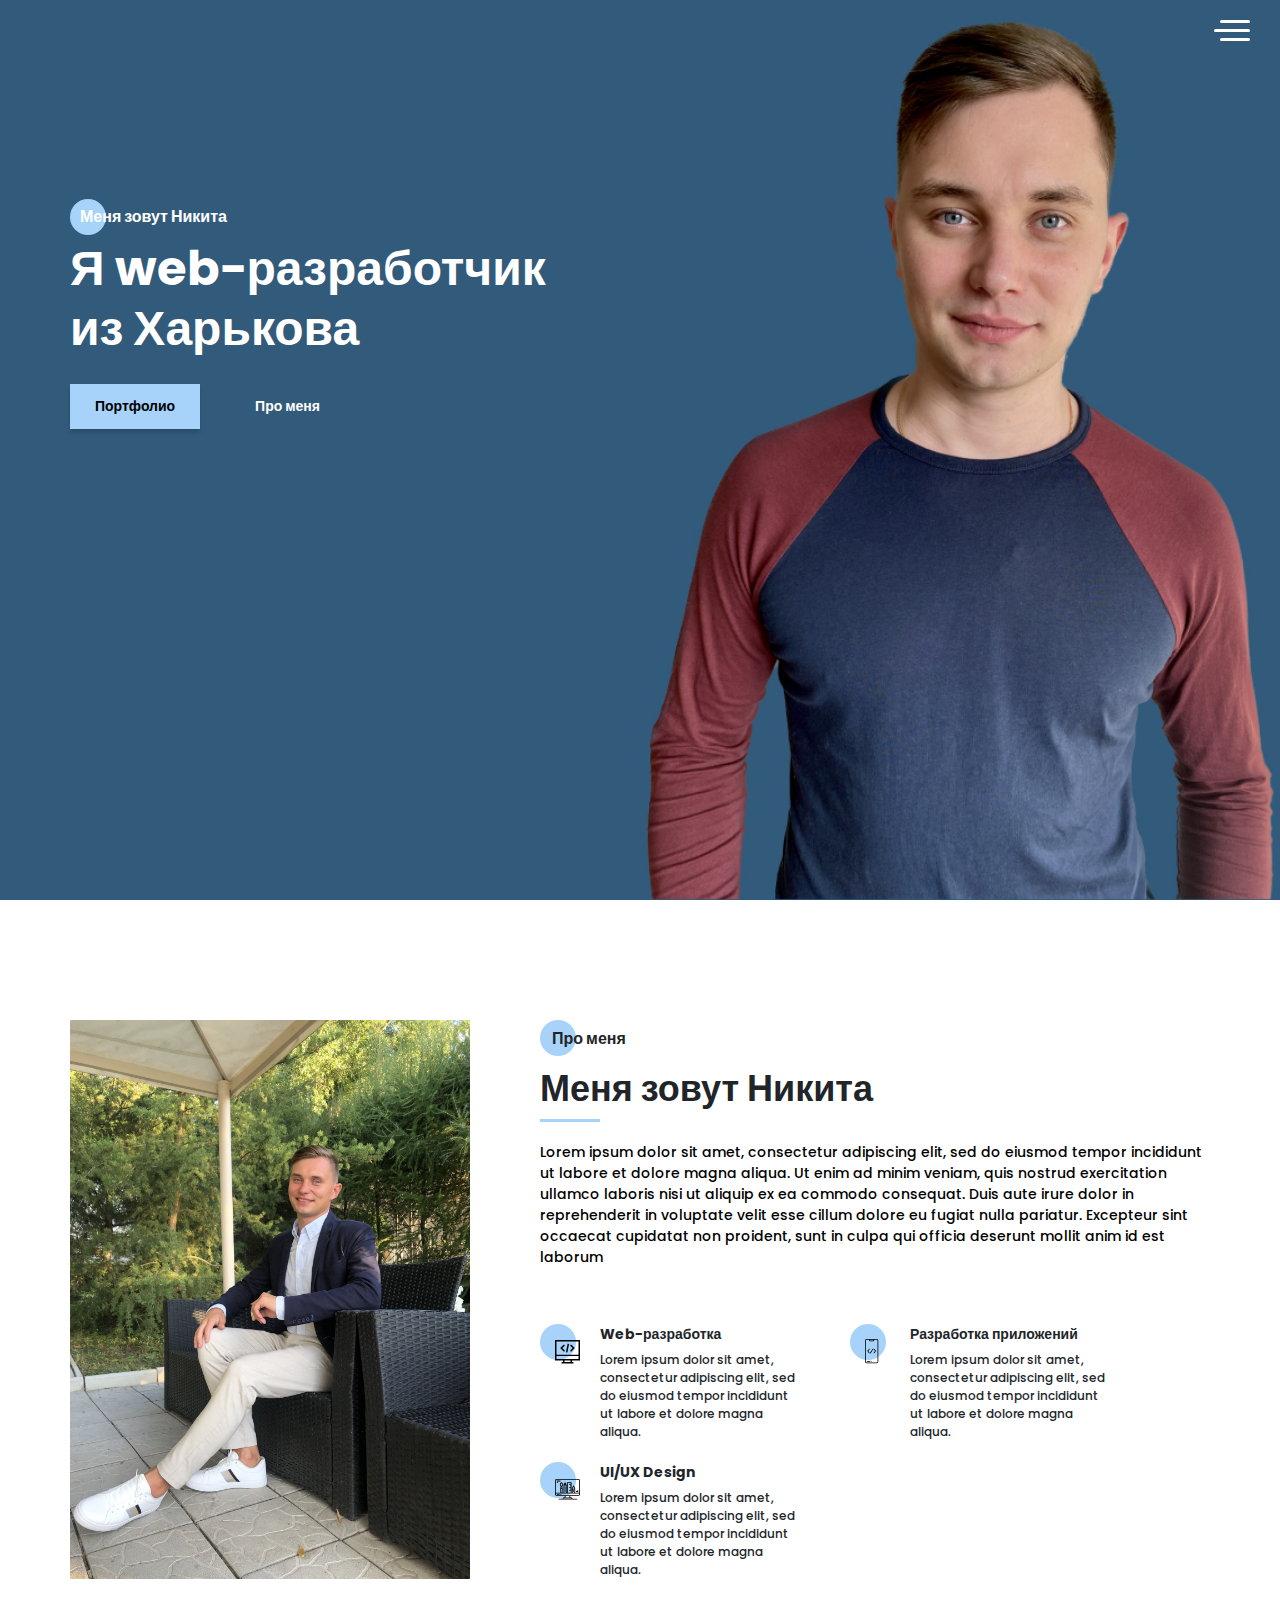
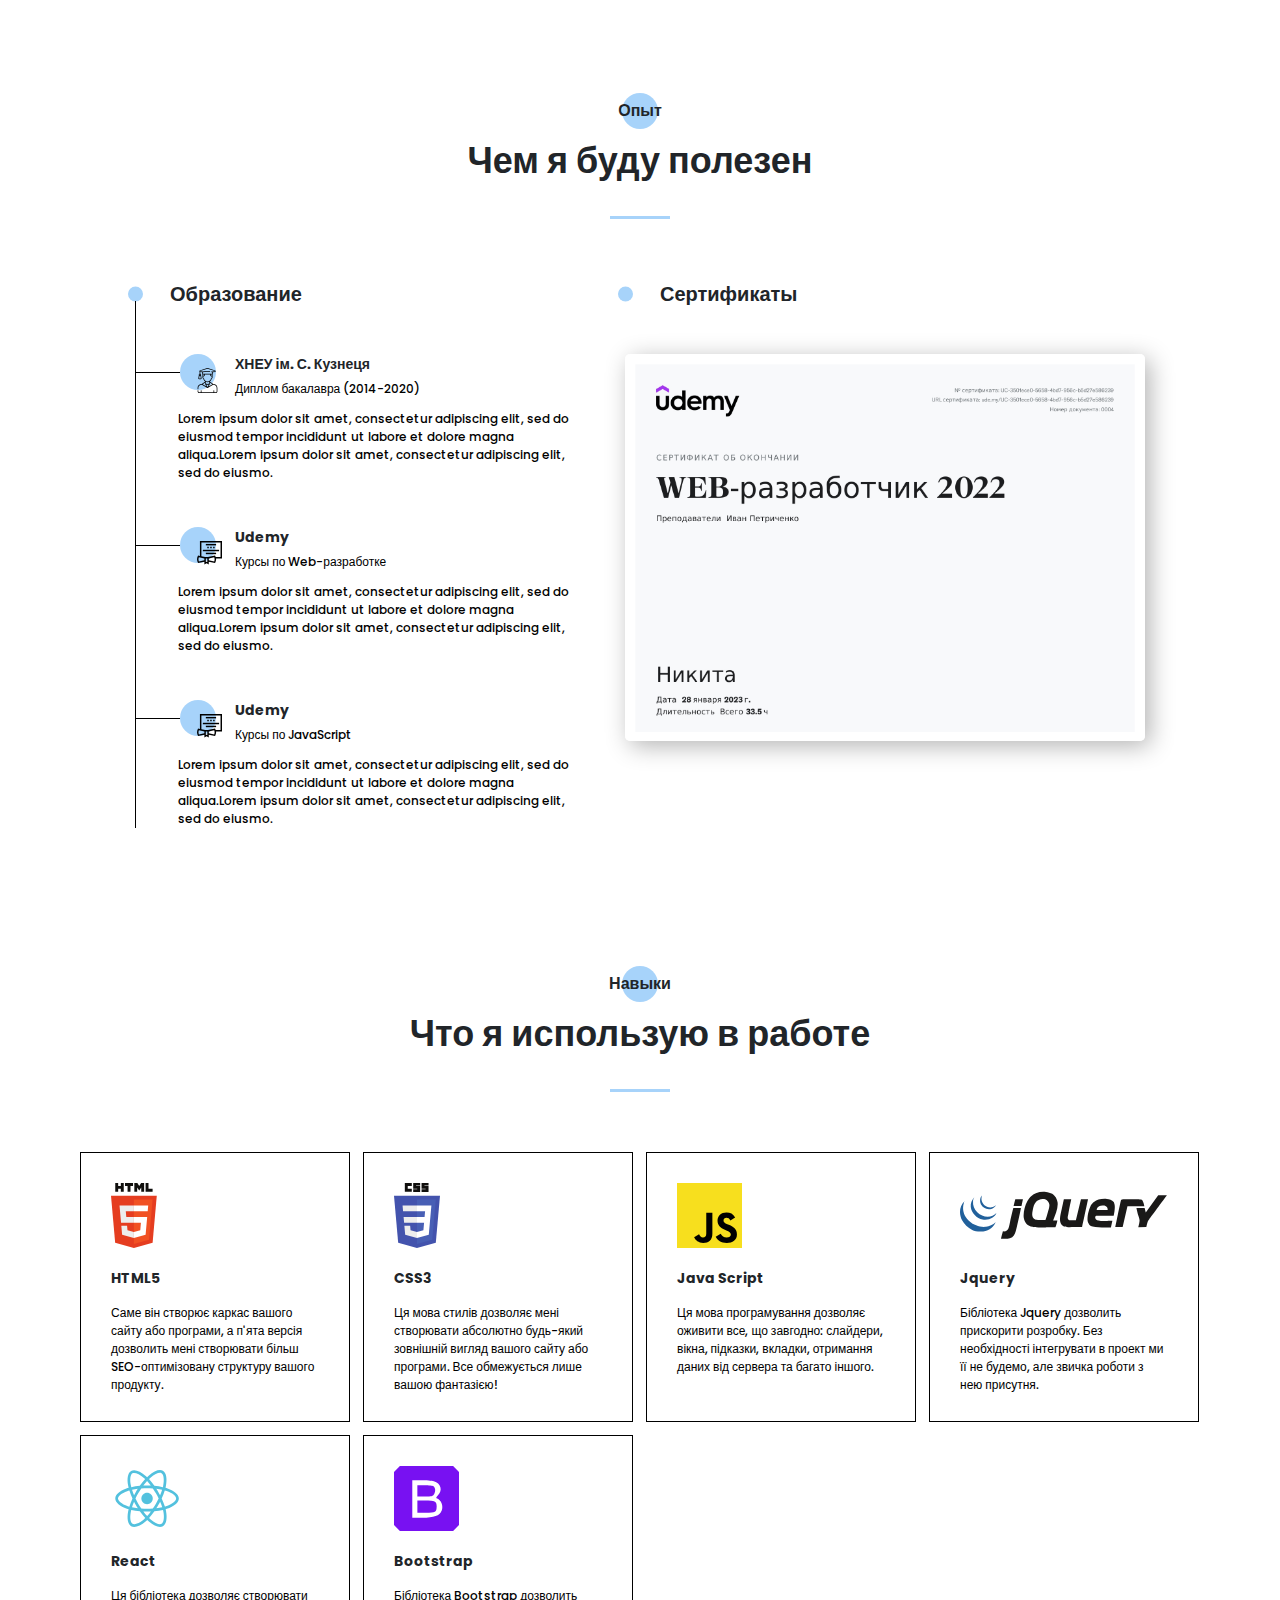
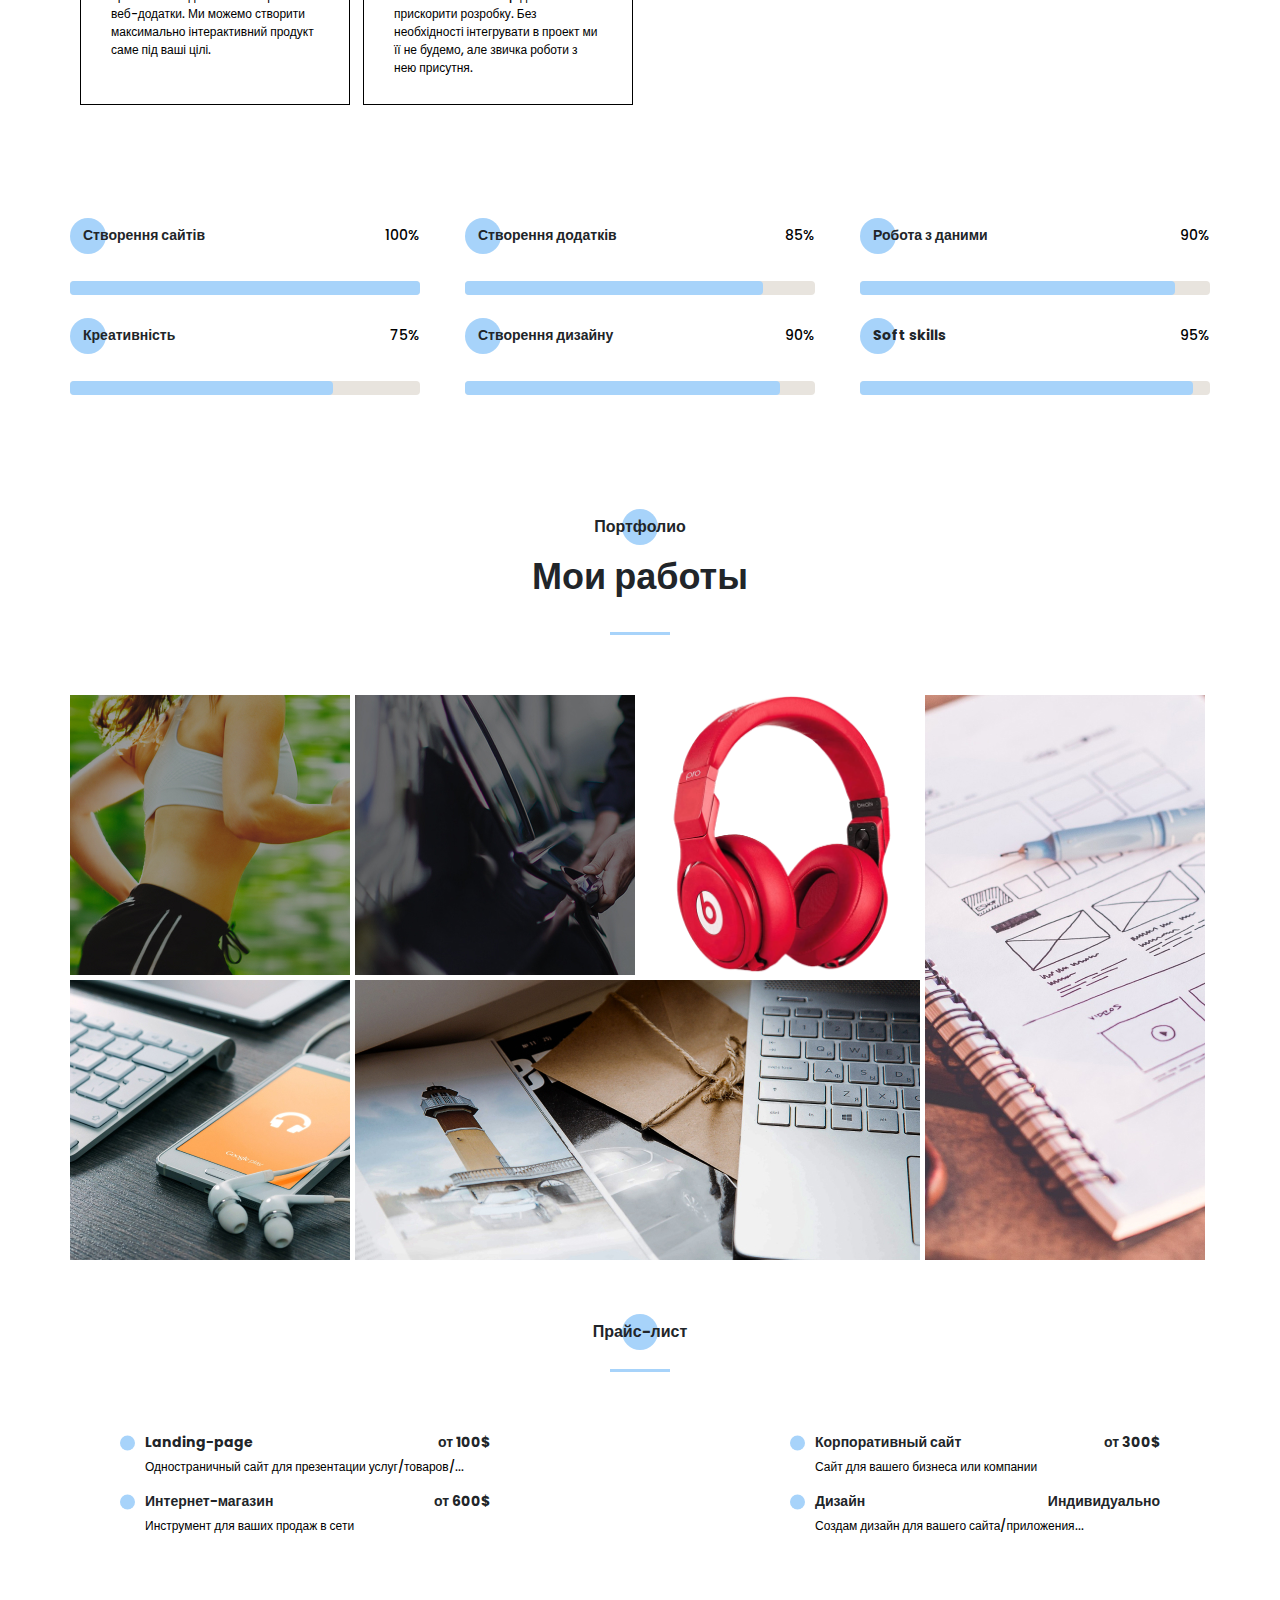
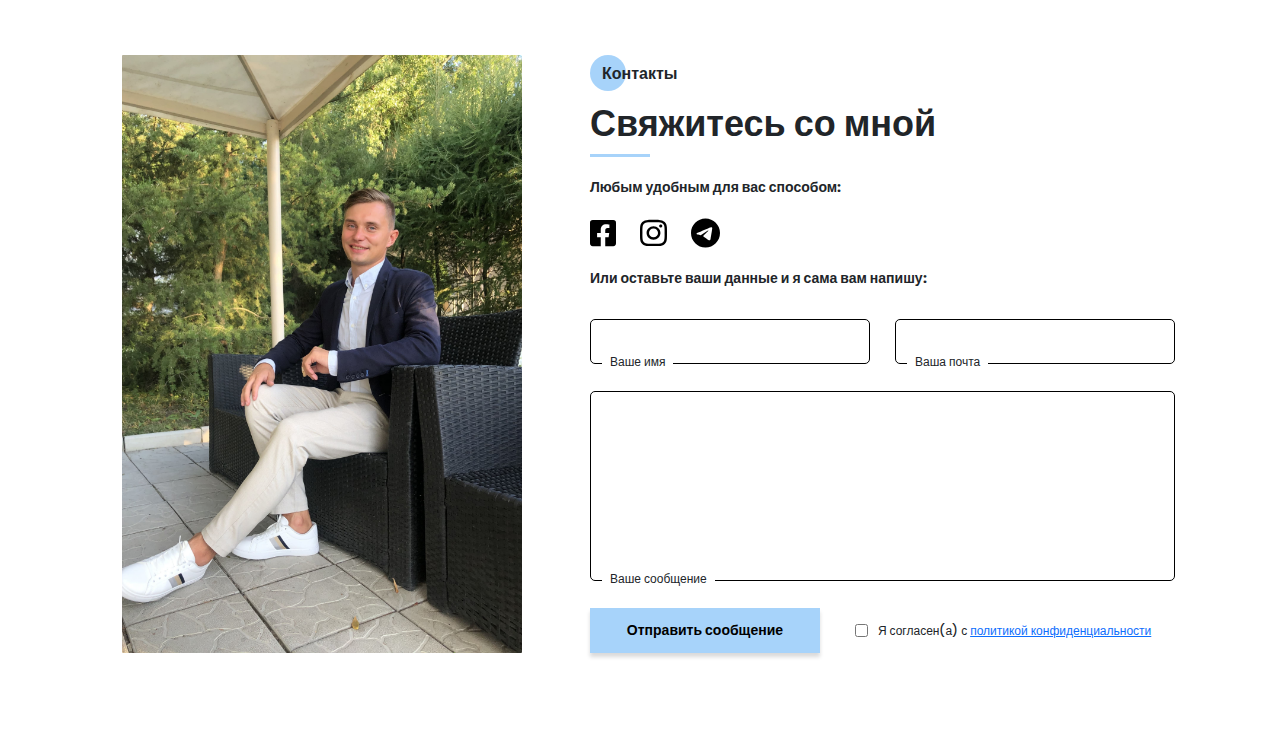
==== commit 325a5c65: "add beats project in my works" ====
--- a/index.html
+++ b/index.html
@@ -26,4 +26,4 @@
                                 </div>
                             </div>
                         </li>
-                    </ul> --></div></div></div></section><section class="capabilities" id="skills"><div class="container"><h2 class="title title_fz16 title__section-title">Навыки</h2><div class="title title_fz36 title__section-subtitle">Что я использую в работе</div><div class="divider"></div><div class="capabilities__wrapper"><div class="capabilities__item"><div class="capabilities__item-icon"><img src="icons/used/html5.svg" alt="HTML5"></div><div class="title title_fz14 capabilities__item-title">HTML5</div><div class="capabilities__item-descr">Саме він створює каркас вашого сайту або програми, а п'ята версія дозволить мені створювати більш SEO-оптимізовану структуру вашого продукту.</div></div><div class="capabilities__item"><div class="capabilities__item-icon"><img src="icons/used/css3.svg" alt="CSS3"></div><div class="title title_fz14 capabilities__item-title">CSS3</div><div class="capabilities__item-descr">Ця мова стилів дозволяє мені створювати абсолютно будь-який зовнішній вигляд вашого сайту або програми. Все обмежується лише вашою фантазією!</div></div><div class="capabilities__item"><div class="capabilities__item-icon"><img src="icons/used/JS.svg" alt="JavaScript"></div><div class="title title_fz14 capabilities__item-title">Java Script</div><div class="capabilities__item-descr">Ця мова програмування дозволяє оживити все, що завгодно: слайдери, вікна, підказки, вкладки, отримання даних від сервера та багато іншого.</div></div><div class="capabilities__item"><div class="capabilities__item-icon"><img src="icons/used/Jquery.svg" alt="Jquery"></div><div class="title title_fz14 capabilities__item-title">Jquery</div><div class="capabilities__item-descr">Бібліотека Jquery дозволить прискорити розробку. Без необхідності інтегрувати в проект ми її не будемо, але звичка роботи з нею присутня.</div></div><div class="capabilities__item"><div class="capabilities__item-icon"><img src="icons/used/React.svg" alt="React"></div><div class="title title_fz14 capabilities__item-title">React</div><div class="capabilities__item-descr">Ця бібліотека дозволяє створювати веб-додатки. Ми можемо створити максимально інтерактивний продукт саме під ваші цілі.</div></div><div class="capabilities__item"><div class="capabilities__item-icon"><img src="icons/used/bootstrap.svg" alt="Bootstrap"></div><div class="title title_fz14 capabilities__item-title">Bootstrap</div><div class="capabilities__item-descr">Бібліотека Bootstrap дозволить прискорити розробку. Без необхідності інтегрувати в проект ми її не будемо, але звичка роботи з нею присутня.</div></div></div><div class="capabilities__progress"><div class="capabilities__progress_item"><div class="capabilities__progress-text"><div class="title title_fz14 capabilities__progress-title">Створення сайтів</div><div class="capabilities__progress-percent">100%</div></div><div class="capabilities__progress_bar"><div class="capabilities__progress_line"></div></div></div><div class="capabilities__progress_item"><div class="capabilities__progress-text"><div class="title title_fz14 capabilities__progress-title">Створення додатків</div><div class="capabilities__progress-percent">85%</div></div><div class="capabilities__progress_bar"><div class="capabilities__progress_line"></div></div></div><div class="capabilities__progress_item"><div class="capabilities__progress-text"><div class="title title_fz14 capabilities__progress-title">Робота з даними</div><div class="capabilities__progress-percent">90%</div></div><div class="capabilities__progress_bar"><div class="capabilities__progress_line"></div></div></div><div class="capabilities__progress_item"><div class="capabilities__progress-text"><div class="title title_fz14 capabilities__progress-title">Креативність</div><div class="capabilities__progress-percent">75%</div></div><div class="capabilities__progress_bar"><div class="capabilities__progress_line"></div></div></div><div class="capabilities__progress_item"><div class="capabilities__progress-text"><div class="title title_fz14 capabilities__progress-title">Створення дизайну</div><div class="capabilities__progress-percent">90%</div></div><div class="capabilities__progress_bar"><div class="capabilities__progress_line"></div></div></div><div class="capabilities__progress_item"><div class="capabilities__progress-text"><div class="title title_fz14 capabilities__progress-title">Soft skills</div><div class="capabilities__progress-percent">95%</div></div><div class="capabilities__progress_bar"><div class="capabilities__progress_line"></div></div></div></div></div></section><section class="portfolio" id="portfolio"><div class="container"><h2 class="title title_fz16 title__section-title">Портфолио</h2><div class="title title_fz36 title__section-subtitle">Мои работы</div><div class="divider"></div><div class="portfolio__wrapper"><a href="/puls" class="portfolio__item"><img src="img/works/pulse.jpg" alt="puls"> </a><a href="/uber" class="portfolio__item"><img src="img/works/uber.jpg" alt="uber"> </a><a href="#" class="portfolio__item"><img src="img/works/bread.jpg" alt="bread"> </a><a href="#" class="portfolio__item vertical"><img src="img/works/plans.jpg" alt="plans"> </a><a href="#" class="portfolio__item"><img src="img/works/ipad.jpg" alt="ipad"> </a><a href="#" class="portfolio__item horizontal"><img src="img/works/mac.jpg" alt="mac"></a></div></div></section><section class="price" id="price"><div class="container"><h2 class="title title_fz16 title__section-title">Прайс-лист</h2><div class="divider"></div><div class="price__wrapper"><div class="price__element"><div class="price__title title title_fz14">Landing-page</div><div class="price__coast title title_fz14">от 100$</div><div class="price__descr">Одностраничный сайт для презентации услуг/товаров/...</div></div><div class="price__element"><div class="price__title title title_fz14">Корпоративный сайт</div><div class="price__coast title title_fz14">от 300$</div><div class="price__descr">Сайт для вашего бизнеса или компании</div></div><div class="price__element"><div class="price__title title title_fz14">Интернет-магазин</div><div class="price__coast title title_fz14">от 600$</div><div class="price__descr">Инструмент для ваших продаж в сети</div></div><div class="price__element"><div class="price__title title title_fz14">Дизайн</div><div class="price__coast title title_fz14">Индивидуально</div><div class="price__descr">Создам дизайн для вашего сайта/приложения...</div></div></div></div></section><section class="contacts" id="contacts"><div class="container"><div class="contacts__wrapper"><div class="contacts__photo"><img src="img/photo.JPG" alt="photo"></div><div class="contacts__descr"><h2 class="title title_fz16 contacts__title">Контакты</h2><div class="title title_fz36 contacts__subtitle">Свяжитесь со мной</div><div class="divider"></div><div class="title title_fz14 contacts__text">Любым удобным для вас способом:</div><div class="contacts__social"><a href="#" class="contacts__link"><img src="icons/social/square-facebook.svg" alt="facebook"> </a><a href="#" class="contacts__link"><img src="icons/social/instagram.svg" alt="instagram"> </a><a href="#" class="contacts__link"><img src="icons/social/telegram.svg" alt="telegram"></a></div><div class="title title_fz14 contacts__text">Или оставьте ваши данные и я сама вам напишу:</div><form action="#" class="contacts__form"><div class="contacts__input"><input required name="name" id="name" type="text"> <label for="name">Ваше имя</label></div><div class="contacts__input"><input required name="email" id="email" type="email"> <label for="email">Ваша почта</label></div><div class="contacts__textarea"><textarea name="text" id="text"></textarea> <label for="text">Ваше сообщение</label></div><div class="contacts__triggers"><button class="contacts__btn btn">Отправить сообщение</button><div class="contacts__policy"><input required type="checkbox"> <span>Я согласен(а) с <a href="/policy.html">политикой конфиденциальности</a></span></div></div></form></div></div></div></section><a href="#" class="pageup"><div class="pageup__circle"><div class="arrow_left"></div><div class="arrow_right"></div></div></a><script src="js/script.js"></script></body></html>+                    </ul> --></div></div></div></section><section class="capabilities" id="skills"><div class="container"><h2 class="title title_fz16 title__section-title">Навыки</h2><div class="title title_fz36 title__section-subtitle">Что я использую в работе</div><div class="divider"></div><div class="capabilities__wrapper"><div class="capabilities__item"><div class="capabilities__item-icon"><img src="icons/used/html5.svg" alt="HTML5"></div><div class="title title_fz14 capabilities__item-title">HTML5</div><div class="capabilities__item-descr">Саме він створює каркас вашого сайту або програми, а п'ята версія дозволить мені створювати більш SEO-оптимізовану структуру вашого продукту.</div></div><div class="capabilities__item"><div class="capabilities__item-icon"><img src="icons/used/css3.svg" alt="CSS3"></div><div class="title title_fz14 capabilities__item-title">CSS3</div><div class="capabilities__item-descr">Ця мова стилів дозволяє мені створювати абсолютно будь-який зовнішній вигляд вашого сайту або програми. Все обмежується лише вашою фантазією!</div></div><div class="capabilities__item"><div class="capabilities__item-icon"><img src="icons/used/JS.svg" alt="JavaScript"></div><div class="title title_fz14 capabilities__item-title">Java Script</div><div class="capabilities__item-descr">Ця мова програмування дозволяє оживити все, що завгодно: слайдери, вікна, підказки, вкладки, отримання даних від сервера та багато іншого.</div></div><div class="capabilities__item"><div class="capabilities__item-icon"><img src="icons/used/Jquery.svg" alt="Jquery"></div><div class="title title_fz14 capabilities__item-title">Jquery</div><div class="capabilities__item-descr">Бібліотека Jquery дозволить прискорити розробку. Без необхідності інтегрувати в проект ми її не будемо, але звичка роботи з нею присутня.</div></div><div class="capabilities__item"><div class="capabilities__item-icon"><img src="icons/used/React.svg" alt="React"></div><div class="title title_fz14 capabilities__item-title">React</div><div class="capabilities__item-descr">Ця бібліотека дозволяє створювати веб-додатки. Ми можемо створити максимально інтерактивний продукт саме під ваші цілі.</div></div><div class="capabilities__item"><div class="capabilities__item-icon"><img src="icons/used/bootstrap.svg" alt="Bootstrap"></div><div class="title title_fz14 capabilities__item-title">Bootstrap</div><div class="capabilities__item-descr">Бібліотека Bootstrap дозволить прискорити розробку. Без необхідності інтегрувати в проект ми її не будемо, але звичка роботи з нею присутня.</div></div></div><div class="capabilities__progress"><div class="capabilities__progress_item"><div class="capabilities__progress-text"><div class="title title_fz14 capabilities__progress-title">Створення сайтів</div><div class="capabilities__progress-percent">100%</div></div><div class="capabilities__progress_bar"><div class="capabilities__progress_line"></div></div></div><div class="capabilities__progress_item"><div class="capabilities__progress-text"><div class="title title_fz14 capabilities__progress-title">Створення додатків</div><div class="capabilities__progress-percent">85%</div></div><div class="capabilities__progress_bar"><div class="capabilities__progress_line"></div></div></div><div class="capabilities__progress_item"><div class="capabilities__progress-text"><div class="title title_fz14 capabilities__progress-title">Робота з даними</div><div class="capabilities__progress-percent">90%</div></div><div class="capabilities__progress_bar"><div class="capabilities__progress_line"></div></div></div><div class="capabilities__progress_item"><div class="capabilities__progress-text"><div class="title title_fz14 capabilities__progress-title">Креативність</div><div class="capabilities__progress-percent">75%</div></div><div class="capabilities__progress_bar"><div class="capabilities__progress_line"></div></div></div><div class="capabilities__progress_item"><div class="capabilities__progress-text"><div class="title title_fz14 capabilities__progress-title">Створення дизайну</div><div class="capabilities__progress-percent">90%</div></div><div class="capabilities__progress_bar"><div class="capabilities__progress_line"></div></div></div><div class="capabilities__progress_item"><div class="capabilities__progress-text"><div class="title title_fz14 capabilities__progress-title">Soft skills</div><div class="capabilities__progress-percent">95%</div></div><div class="capabilities__progress_bar"><div class="capabilities__progress_line"></div></div></div></div></div></section><section class="portfolio" id="portfolio"><div class="container"><h2 class="title title_fz16 title__section-title">Портфолио</h2><div class="title title_fz36 title__section-subtitle">Мои работы</div><div class="divider"></div><div class="portfolio__wrapper"><a href="/puls" class="portfolio__item"><img src="img/works/pulse.jpg" alt="puls"> </a><a href="/uber" class="portfolio__item"><img src="img/works/uber.jpg" alt="uber"> </a><a href="/beats" class="portfolio__item"><img src="img/works/promo_beat.png" alt="bread"> </a><a href="#" class="portfolio__item vertical"><img src="img/works/plans.jpg" alt="plans"> </a><a href="#" class="portfolio__item"><img src="img/works/ipad.jpg" alt="ipad"> </a><a href="#" class="portfolio__item horizontal"><img src="img/works/mac.jpg" alt="mac"></a></div></div></section><section class="price" id="price"><div class="container"><h2 class="title title_fz16 title__section-title">Прайс-лист</h2><div class="divider"></div><div class="price__wrapper"><div class="price__element"><div class="price__title title title_fz14">Landing-page</div><div class="price__coast title title_fz14">от 100$</div><div class="price__descr">Одностраничный сайт для презентации услуг/товаров/...</div></div><div class="price__element"><div class="price__title title title_fz14">Корпоративный сайт</div><div class="price__coast title title_fz14">от 300$</div><div class="price__descr">Сайт для вашего бизнеса или компании</div></div><div class="price__element"><div class="price__title title title_fz14">Интернет-магазин</div><div class="price__coast title title_fz14">от 600$</div><div class="price__descr">Инструмент для ваших продаж в сети</div></div><div class="price__element"><div class="price__title title title_fz14">Дизайн</div><div class="price__coast title title_fz14">Индивидуально</div><div class="price__descr">Создам дизайн для вашего сайта/приложения...</div></div></div></div></section><section class="contacts" id="contacts"><div class="container"><div class="contacts__wrapper"><div class="contacts__photo"><img src="img/photo.JPG" alt="photo"></div><div class="contacts__descr"><h2 class="title title_fz16 contacts__title">Контакты</h2><div class="title title_fz36 contacts__subtitle">Свяжитесь со мной</div><div class="divider"></div><div class="title title_fz14 contacts__text">Любым удобным для вас способом:</div><div class="contacts__social"><a href="#" class="contacts__link"><img src="icons/social/square-facebook.svg" alt="facebook"> </a><a href="#" class="contacts__link"><img src="icons/social/instagram.svg" alt="instagram"> </a><a href="#" class="contacts__link"><img src="icons/social/telegram.svg" alt="telegram"></a></div><div class="title title_fz14 contacts__text">Или оставьте ваши данные и я сама вам напишу:</div><form action="#" class="contacts__form"><div class="contacts__input"><input required name="name" id="name" type="text"> <label for="name">Ваше имя</label></div><div class="contacts__input"><input required name="email" id="email" type="email"> <label for="email">Ваша почта</label></div><div class="contacts__textarea"><textarea name="text" id="text"></textarea> <label for="text">Ваше сообщение</label></div><div class="contacts__triggers"><button class="contacts__btn btn">Отправить сообщение</button><div class="contacts__policy"><input required type="checkbox"> <span>Я согласен(а) с <a href="/policy.html">политикой конфиденциальности</a></span></div></div></form></div></div></div></section><a href="#" class="pageup"><div class="pageup__circle"><div class="arrow_left"></div><div class="arrow_right"></div></div></a><script src="js/script.js"></script></body></html>--- a/css/style.min.css
+++ b/css/style.min.css
@@ -4,4 +4,4 @@
  * Copyright 2011-2021 Twitter, Inc.
  * Licensed under MIT (https://github.com/twbs/bootstrap/blob/main/LICENSE)
  * Forked from Normalize.css, licensed MIT (https://github.com/necolas/normalize.css/blob/master/LICENSE.md)
- */:root{--bs-blue:#0d6efd;--bs-indigo:#6610f2;--bs-purple:#6f42c1;--bs-pink:#d63384;--bs-red:#dc3545;--bs-orange:#fd7e14;--bs-yellow:#ffc107;--bs-green:#198754;--bs-teal:#20c997;--bs-cyan:#0dcaf0;--bs-white:#fff;--bs-gray:#6c757d;--bs-gray-dark:#343a40;--bs-gray-100:#f8f9fa;--bs-gray-200:#e9ecef;--bs-gray-300:#dee2e6;--bs-gray-400:#ced4da;--bs-gray-500:#adb5bd;--bs-gray-600:#6c757d;--bs-gray-700:#495057;--bs-gray-800:#343a40;--bs-gray-900:#212529;--bs-primary:#0d6efd;--bs-secondary:#6c757d;--bs-success:#198754;--bs-info:#0dcaf0;--bs-warning:#ffc107;--bs-danger:#dc3545;--bs-light:#f8f9fa;--bs-dark:#212529;--bs-primary-rgb:13,110,253;--bs-secondary-rgb:108,117,125;--bs-success-rgb:25,135,84;--bs-info-rgb:13,202,240;--bs-warning-rgb:255,193,7;--bs-danger-rgb:220,53,69;--bs-light-rgb:248,249,250;--bs-dark-rgb:33,37,41;--bs-white-rgb:255,255,255;--bs-black-rgb:0,0,0;--bs-body-color-rgb:33,37,41;--bs-body-bg-rgb:255,255,255;--bs-font-sans-serif:system-ui,-apple-system,"Segoe UI",Roboto,"Helvetica Neue",Arial,"Noto Sans","Liberation Sans",sans-serif,"Apple Color Emoji","Segoe UI Emoji","Segoe UI Symbol","Noto Color Emoji";--bs-font-monospace:SFMono-Regular,Menlo,Monaco,Consolas,"Liberation Mono","Courier New",monospace;--bs-gradient:linear-gradient(180deg, rgba(255, 255, 255, 0.15), rgba(255, 255, 255, 0));--bs-body-font-family:var(--bs-font-sans-serif);--bs-body-font-size:1rem;--bs-body-font-weight:400;--bs-body-line-height:1.5;--bs-body-color:#212529;--bs-body-bg:#fff}*,::after,::before{box-sizing:border-box}@media(prefers-reduced-motion:no-preference){:root{scroll-behavior:smooth}}body{margin:0;font-family:var(--bs-body-font-family);font-size:var(--bs-body-font-size);font-weight:var(--bs-body-font-weight);line-height:var(--bs-body-line-height);color:var(--bs-body-color);text-align:var(--bs-body-text-align);background-color:var(--bs-body-bg);-webkit-text-size-adjust:100%;-webkit-tap-highlight-color:rgba(0,0,0,0)}hr{margin:1rem 0;color:inherit;background-color:currentColor;border:0;opacity:.25}hr:not([size]){height:1px}h1,h2,h3,h4,h5,h6{margin-top:0;margin-bottom:.5rem;font-weight:500;line-height:1.2}h1{font-size:calc(1.375rem + 1.5vw)}@media(min-width:1200px){h1{font-size:2.5rem}}h2{font-size:calc(1.325rem + .9vw)}@media(min-width:1200px){h2{font-size:2rem}}h3{font-size:calc(1.3rem + .6vw)}@media(min-width:1200px){h3{font-size:1.75rem}}h4{font-size:calc(1.275rem + .3vw)}@media(min-width:1200px){h4{font-size:1.5rem}}h5{font-size:1.25rem}h6{font-size:1rem}p{margin-top:0;margin-bottom:1rem}abbr[data-bs-original-title],abbr[title]{-webkit-text-decoration:underline dotted;text-decoration:underline dotted;cursor:help;-webkit-text-decoration-skip-ink:none;text-decoration-skip-ink:none}address{margin-bottom:1rem;font-style:normal;line-height:inherit}ol,ul{padding-left:2rem}dl,ol,ul{margin-top:0;margin-bottom:1rem}ol ol,ol ul,ul ol,ul ul{margin-bottom:0}dt{font-weight:700}dd{margin-bottom:.5rem;margin-left:0}blockquote{margin:0 0 1rem}b,strong{font-weight:bolder}small{font-size:.875em}mark{padding:.2em;background-color:#fcf8e3}sub,sup{position:relative;font-size:.75em;line-height:0;vertical-align:baseline}sub{bottom:-.25em}sup{top:-.5em}a{color:#0d6efd;text-decoration:underline}a:hover{color:#0a58ca}a:not([href]):not([class]),a:not([href]):not([class]):hover{color:inherit;text-decoration:none}code,kbd,pre,samp{font-family:var(--bs-font-monospace);font-size:1em;direction:ltr;unicode-bidi:bidi-override}pre{display:block;margin-top:0;margin-bottom:1rem;overflow:auto;font-size:.875em}pre code{font-size:inherit;color:inherit;word-break:normal}code{font-size:.875em;color:#d63384;word-wrap:break-word}a>code{color:inherit}kbd{padding:.2rem .4rem;font-size:.875em;color:#fff;background-color:#212529;border-radius:.2rem}kbd kbd{padding:0;font-size:1em;font-weight:700}figure{margin:0 0 1rem}img,svg{vertical-align:middle}table{caption-side:bottom;border-collapse:collapse}caption{padding-top:.5rem;padding-bottom:.5rem;color:#6c757d;text-align:left}th{text-align:inherit;text-align:-webkit-match-parent}tbody,td,tfoot,th,thead,tr{border-color:inherit;border-style:solid;border-width:0}label{display:inline-block}button{border-radius:0}button:focus:not(:focus-visible){outline:0}button,input,optgroup,select,textarea{margin:0;font-family:inherit;font-size:inherit;line-height:inherit}button,select{text-transform:none}[role=button]{cursor:pointer}select{word-wrap:normal}select:disabled{opacity:1}[list]::-webkit-calendar-picker-indicator{display:none}[type=button],[type=reset],[type=submit],button{-webkit-appearance:button}[type=button]:not(:disabled),[type=reset]:not(:disabled),[type=submit]:not(:disabled),button:not(:disabled){cursor:pointer}::-moz-focus-inner{padding:0;border-style:none}textarea{resize:vertical}fieldset{min-width:0;padding:0;margin:0;border:0}legend{float:left;width:100%;padding:0;margin-bottom:.5rem;font-size:calc(1.275rem + .3vw);line-height:inherit}@media(min-width:1200px){legend{font-size:1.5rem}}legend+*{clear:left}::-webkit-datetime-edit-day-field,::-webkit-datetime-edit-fields-wrapper,::-webkit-datetime-edit-hour-field,::-webkit-datetime-edit-minute,::-webkit-datetime-edit-month-field,::-webkit-datetime-edit-text,::-webkit-datetime-edit-year-field{padding:0}::-webkit-inner-spin-button{height:auto}[type=search]{outline-offset:-2px;-webkit-appearance:textfield}::-webkit-search-decoration{-webkit-appearance:none}::-webkit-color-swatch-wrapper{padding:0}::file-selector-button{font:inherit}::-webkit-file-upload-button{font:inherit;-webkit-appearance:button}output{display:inline-block}iframe{border:0}summary{display:list-item;cursor:pointer}progress{vertical-align:baseline}[hidden]{display:none!important}@font-face{font-family:Poppins;src:url(../fonts/Poppins-Medium.woff2) format("woff2"),url(../fonts/Poppins-Medium.woff) format("woff");font-weight:500;font-style:normal;font-display:swap}@font-face{font-family:Poppins;src:url(../fonts/Poppins-Bold.woff2) format("woff2"),url(../fonts/Poppins-Bold.woff) format("woff");font-weight:700;font-style:normal;font-display:swap}@font-face{font-family:icomoon;src:url(../fonts/icomoon.eot?3acyun);src:url(../fonts/icomoon.eot?3acyun#iefix) format("embedded-opentype"),url(../fonts/icomoon.ttf?3acyun) format("truetype"),url(../fonts/icomoon.woff?3acyun) format("woff"),url(../fonts/icomoon.svg?3acyun#icomoon) format("svg");font-weight:400;font-style:normal;font-display:block}[class*=" icon-"],[class^=icon-]{font-family:icomoon!important;speak:never;font-style:normal;font-weight:400;font-variant:normal;text-transform:none;line-height:1;-webkit-font-smoothing:antialiased;-moz-osx-font-smoothing:grayscale}.icon-github:before{content:""}.icon-instagram:before{content:""}.icon-square-facebook:before{content:""}.icon-telegram:before{content:""}@keyframes slider{from{transform:translateX(0)}25%{transform:translateX(0)}30%{transform:translateX(0)}35%{transform:translateX(0)}40%{transform:translateX(0)}50%{transform:translateX(0)}60%{transform:translateX(0)}to{transform:translateX(-100%)}}*{font-family:Poppins,sans-serif;box-sizing:border-box;margin:0;padding:0}.container{width:1140px;margin:0 auto}.divider{width:60px;height:3px;background-color:#a7d3fa;margin:25px auto 0 auto}body{position:relative}html{scroll-behavior:smooth}.promo{min-height:100vh;position:relative;background:url(../img/main_bg.jpg) no-repeat 50%/cover;padding-top:205px}.promo__title{width:535px;margin-top:10px;color:#fff}.promo__subtitle{position:relative;padding-left:10px;color:#fff;z-index:2}.promo__subtitle::before{content:"";position:absolute;top:-25%;left:0;width:36px;height:36px;background-color:#a7d3fa;border-radius:100%;z-index:-1}.promo__buttons{display:flex;align-items:center;justify-content:space-between;width:250px;margin-top:25px}.promo .btn:hover{box-shadow:0 0 15px rgba(255,255,255,.4)}.promo__link{text-align:center;font-weight:700;font-size:14px;text-decoration:none;color:#fff}.promo__link:hover{color:#000}.promo__link_black{color:#000}.title{font-weight:700;font-size:36px;line-height:60px}.title_fz14{font-size:14px;line-height:21px}.title_fz16{font-size:16px;line-height:24px}.title_fz20{font-size:20px;line-height:30px}.title_fz36{font-size:36px;line-height:60px}.title_fz48{font-size:48px}.title__section-title{position:relative;text-align:center}.title__section-title::before{content:"";position:absolute;top:-25%;left:0;width:36px;height:36px;background-color:#a7d3fa;border-radius:100%;z-index:-1}.title__section-title:before{left:50%;transform:translateX(-50%);top:-6px}.title__section-subtitle{text-align:center;margin-top:6px}.btn{padding:12px 25px;height:45px;background:#a7d3fa;box-shadow:0 4px 4px rgba(0,0,0,.15);transition:all .6s}.btn:hover{box-shadow:0 0 20px rgba(0,0,0,.5)}.humburger{position:fixed;top:20px;right:30px;width:36px;height:21px;display:flex;flex-direction:column;justify-content:space-between;align-items:flex-end;cursor:pointer}.humburger span{display:block;width:30px;height:3px;background-color:#fff;border-radius:10px}.humburger span.long{width:36px}.menu{position:fixed;top:0;left:-100%;width:100%;height:100vh;z-index:10;visibility:hidden;opacity:0;transition:all 1s}.menu.active{visibility:visible;opacity:1;left:0}.menu__block{position:relative;width:345px;height:100%;padding-top:140px;padding-left:40px;background:#a7d3fa;transition:all .6s;z-index:10}.menu__close{position:absolute;top:25px;right:25px;cursor:pointer}.menu__list{padding-left:35px;list-style-type:none}.menu__link{position:relative;font-weight:700;font-size:24px;line-height:36px;margin-bottom:15px;transition:all .6s}.menu__link::before{content:"";position:absolute;left:-35px;top:10px;width:15px;height:15px;border:1px solid #000;border-radius:100%;transition:all .6s}.menu__link:hover::before{background-color:#0b04e8}.menu__link a{color:#fff;text-decoration:none}.menu__social{position:absolute;left:50%;transform:translateX(-50%);bottom:50px;display:flex;justify-content:space-between;align-items:center;width:90px}.menu__social img{width:20px}.menu__overlay{position:fixed;top:0;width:100%;height:100%;background-color:#fff;opacity:.75}.sidepanel{position:fixed;top:230px;left:50px;display:flex;flex-direction:column;justify-content:space-between;align-items:center;height:340px;z-index:3;color:#fff;transition:all 1s}.sidepanel__divider{width:2px;height:70px;background-color:#fff;transition:all 1s}.sidepanel__text{height:150px;width:25px}.sidepanel__text span{display:block;width:150px;transform:rotate(-90deg) translate(-35%,-260%);font-weight:700;font-size:16px}.sidepanel__link{text-decoration:none;color:#fff;width:20px;height:20px;transition:all .1s}.sidepanel__link span{display:block;position:relative;font-size:20px;transform:rotate(-90deg);transition:all .6s}.sidepanel__link span:hover{color:#000;transform:rotate(0)}.about{padding-top:120px}.about__wrapper{display:grid;grid-template-columns:400px 670px;grid-template-rows:minmax(245px,auto) minmax(255px,auto);grid-auto-rows:minmax(245px,auto);-moz-column-gap:70px;column-gap:70px;row-gap:40px}.about__photo{grid-row:1/3}.about__photo img{width:100%;height:100%;-o-object-fit:cover;object-fit:cover;border-radius:1px}.about__descr{padding-top:6px}.about__descr .divider{margin:0}.about__text{font-size:14px;line-height:21px;color:#000;margin-top:20px}.about__title{position:relative;padding-left:12px;padding-top:1px}.about__title::before{content:"";position:absolute;top:-25%;left:0;width:36px;height:36px;background-color:#a7d3fa;border-radius:100%;z-index:-1}.about__skills{display:grid;grid-template:repeat(2,minmax(115px,auto))/repeat(2,260px);grid-auto-rows:1fr;-moz-column-gap:50px;column-gap:50px;row-gap:20px}.about__skills-item{display:grid;grid-template-columns:40px 200px;-moz-column-gap:20px;column-gap:20px}.about__skills-circle{position:relative;padding:15px 0 0 15px}.about__skills-circle::before{content:"";position:absolute;top:-25%;left:0;width:36px;height:36px;background-color:#a7d3fa;border-radius:100%;z-index:-1}.about__skills-circle:before{top:0}.about__skills-text{font-size:12px;line-height:18px;margin-top:6px}.resume{padding-top:120px}.resume__wrapper{padding:60px 65px 0 65px;display:grid;grid-template-columns:436px 520px;justify-content:space-between}.resume__column h3{margin-bottom:0}.resume__column-title{position:relative;padding-left:35px}.resume__column-title::before{content:"";position:absolute;left:-7px;top:50%;transform:translateY(-50%);width:15px;height:15px;background:#a7d3fa;border-radius:100%}.resume__column ul{list-style-type:none;padding-left:0}.resume__column ul li{position:relative}.resume__column ul li:after{content:"";width:1px;height:calc(100% + 8px);position:absolute;top:-8px;left:0;background-color:#000}.resume__item{position:relative}.resume__item::before{content:"";height:1px;width:45px;position:absolute;top:63px;background-color:#000}.resume__item-head{padding:45px 0 0 100px}.resume__item-head h4{margin-bottom:0}.resume__item-icon{position:absolute;top:45px;left:45px}.resume__item-icon::before{content:"";position:absolute;top:-25%;left:0;width:36px;height:36px;background-color:#a7d3fa;border-radius:100%;z-index:-1}.resume__item-icon img{position:absolute;left:17px;top:14px}.resume__item-location{font-size:12px;line-height:18px;color:#000;margin-top:5px}.resume__item-body{padding:12px 0 0 43px;font-size:12px;line-height:18px;color:#000}.resume__certificate{margin-top:45px;width:100%;overflow:hidden;border-radius:5px;box-shadow:5px 5px 25px rgba(0,0,0,.3)}.resume__inner{display:flex;width:100%;animation:slider 5s infinite linear}.resume__inner img{width:100%;height:100%;-o-object-fit:cover;object-fit:cover}.capabilities{padding-top:128px}.capabilities__wrapper{padding:60px 10px 0 10px;display:grid;grid-template-columns:repeat(auto-fit,270px);grid-template-rows:minmax(270px,auto);grid-auto-rows:minmax(270px,auto);gap:13px}.capabilities__item{display:flex;flex-direction:column;align-items:start;padding:30px 30px 25px 30px;border:1px solid #000}.capabilities__item-icon{height:65px}.capabilities__item-icon img{height:100%;width:100%}.capabilities__item-title{margin-top:20px}.capabilities__item-descr{margin-top:15px;font-weight:500;font-size:12px;line-height:18px;color:#000}.capabilities__progress{padding-top:120px;display:grid;grid-template-columns:repeat(auto-fit,350px);grid-template-rows:minmax(70px,auto);grid-auto-rows:minmax(70px,auto);-moz-column-gap:45px;column-gap:45px;row-gap:30px}.capabilities__progress-text{display:flex;justify-content:space-between;padding-left:13px}.capabilities__progress-title{position:relative}.capabilities__progress-title::before{content:"";position:absolute;top:-25%;left:0;width:36px;height:36px;background-color:#a7d3fa;border-radius:100%;z-index:-1}.capabilities__progress-title:before{left:-13px;top:-7px}.capabilities__progress-percent{font-weight:500;font-size:14px;line-height:21px;color:#000}.capabilities__progress_bar{width:100%;height:14px;background:#e8e4de;border-radius:4px;margin-top:35px}.capabilities__progress_line{height:14px;background:#a7d3fa;border-radius:4px;z-index:10}.portfolio{padding-top:120px}.portfolio__wrapper{margin-top:60px;display:grid;grid-template-columns:repeat(auto-fit,280px);grid-template-rows:repeat(2,280px);grid-auto-rows:280px;gap:5px}.portfolio__wrapper .vertical{grid-row:1/3;grid-column:4/5}.portfolio__wrapper .horizontal{grid-row:2/3;grid-column:2/4}.portfolio__item{transition:all .6s}.portfolio__item:hover{transform:scale(1.05);filter:contrast(130%)}.portfolio__item img{width:100%;height:100%;-o-object-fit:cover;object-fit:cover}.price{padding-top:60px}.price__wrapper{padding:60px 50px 0 50px;display:grid;grid-template-columns:repeat(2,370px);grid-template-rows:minmax(44px,auto);grid-auto-rows:minmax(44px,auto);row-gap:15px;justify-content:space-between}.price__element{margin-left:25px;display:grid;grid-template:repeat(2,minmax(21,auto))/repeat(2,auto);justify-content:space-between}.price__title{position:relative}.price__title::before{content:"";position:absolute;left:-7px;top:50%;transform:translateY(-50%);width:15px;height:15px;background:#a7d3fa;border-radius:100%}.price__title:before{left:-25px}.price__coast{justify-self:end}.price__descr{font-size:12px;line-height:18px;color:#000;grid-column:1/3;margin-top:5px}.contacts{padding:120px 0 90px 0}.contacts__wrapper{padding:0 35px 0 52px;display:grid;grid-template-columns:400px 585px;justify-content:space-between}.contacts__photo img{width:100%;height:100%;-o-object-fit:cover;object-fit:cover;border-radius:1px}.contacts__descr{padding-top:6px}.contacts__descr .divider{margin:0}.contacts__title{position:relative;padding-left:12px;padding-top:1px}.contacts__title::before{content:"";position:absolute;top:-25%;left:0;width:36px;height:36px;background-color:#a7d3fa;border-radius:100%;z-index:-1}.contacts__social,.contacts__text{margin-top:20px}.contacts__link{margin-right:20px;text-decoration:none}.contacts__link img{max-width:30px;max-height:30px}.contacts__form{margin-top:30px;display:grid;grid-template:45px 190px 45px/repeat(2,280px);justify-content:space-between;row-gap:27px}.contacts__form label{display:block;position:absolute;top:-10px;left:12px;height:18px;padding:0 8px;font-size:12px;background-color:#fff}.contacts__triggers{grid-column:1/3;display:grid;grid-template-columns:repeat(2,auto);-moz-column-gap:35px;column-gap:35px}.contacts__policy{font-size:12px;line-height:18px;display:flex;align-items:center}.contacts__policy input{margin-right:10px}.contacts__input{position:relative}.contacts__input input{width:100%;height:100%;padding:0 20px;font-size:12px;color:#000}.contacts__textarea{position:relative;grid-column:1/3}.contacts__textarea textarea{width:100%;height:100%;resize:none;padding:20px 20px;font-size:12px;color:#000}.contacts__btn{border:none;font-weight:700;font-size:14px;line-height:21px}.pageup{display:none;position:fixed;right:40px;bottom:40px}.pageup__circle{display:flex;justify-content:center;align-items:center;width:40px;height:40px;border-radius:100%;background-color:#a7d3fa}.pageup .arrow_right{width:15px;height:3px;background-color:#fff;transform:translate(-3px) rotate(45deg);border-radius:2px}.pageup .arrow_left{width:15px;height:3px;background-color:#fff;transform:translate(3px) rotate(-45deg);border-radius:2px}@media(max-width:1439px){.sidepanel{display:none}}@media(max-width:1200px){.container{max-width:960px}.about__wrapper{grid-template-columns:400px 520px;-moz-column-gap:40px;column-gap:40px}.about__skills{grid-template:repeat(2,minmax(115px,auto))/repeat(2,250px);-moz-column-gap:20px;column-gap:20px}.about__skills-item{grid-template-columns:40px 195px;-moz-column-gap:15px;column-gap:15px}.resume__wrapper{grid-template-columns:repeat(2,345px);justify-content:space-between;-moz-column-gap:unset;column-gap:unset}.capabilities__wrapper{grid-template-columns:repeat(3,270px);justify-content:space-between}.capabilities__progress{grid-template-columns:repeat(2,350px);justify-content:space-between}.portfolio__wrapper{justify-content:space-around;row-gap:35px}.portfolio__wrapper .horizontal{grid-row:unset;grid-column:unset}.portfolio__wrapper .vertical{grid-row:unset;grid-column:unset}.portfolio__wrapper__item:hover{transform:none;filter:none}.contacts__wrapper{grid-template-columns:400px 440px}.contacts__form{grid-template-columns:repeat(2,210px)}.contacts__triggers{justify-content:space-between;grid-template-columns:250px 150px}.contacts__policy{font-size:10px}}@media(max-width:992px){.container{max-width:720px}.about__wrapper{grid-template-columns:300px 380px;-moz-column-gap:20px;column-gap:20px}.about__skills{grid-template-columns:380px;grid-auto-rows:minmax(100px,auto)}.about__skills-item{grid-template-columns:40px 320px;gap:20px}.title_fz36{font-size:30px}.divider{margin-top:15px}.resume__wrapper{grid-template-columns:repeat(2,280px);justify-content:space-between}.capabilities__wrapper{grid-template-columns:repeat(auto-fit,270px);justify-content:space-around}.price{padding-top:46px}.price__wrapper{grid-template-columns:repeat(auto-fit,350px);padding:0;padding-top:20px}.contacts{padding-top:60px}.contacts__wrapper{grid-template-columns:600px;justify-content:center}.contacts__photo{display:none}.contacts__form{grid-template-columns:repeat(2,285px)}.contacts__triggers{justify-content:space-between;grid-template-columns:repeat(2,auto)}.contacts__policy{font-size:12px}}@media(max-width:768px){.container{max-width:540px}.title_fz48{font-size:28px}.humburger{right:20px}.menu__block{width:250px;padding-left:20px}.promo{background:url(../img/main_bg.jpg) no-repeat 57%/cover}.promo__title{line-height:39px;width:300px}.about{padding-top:40px}.about__wrapper{grid-template:430px auto auto/1fr}.about__photo{grid-row:unset}.about__skills{grid-template-columns:repeat(2,260px)}.about__skills-item{grid-template-columns:40px 200px;-moz-column-gap:20px;column-gap:20px}.resume__wrapper{padding:50px 0 0 0;grid-template-columns:1fr;row-gap:50px}.capabilities{padding-top:46px}.capabilities__wrapper{grid-template-columns:270px;justify-content:center;row-gap:20px}.capabilities__progress{grid-template-columns:350px;row-gap:40px;justify-content:center}.portfolio{padding-top:40px}.portfolio__wrapper{margin-top:40px;row-gap:20px}.price__wrapper{justify-content:center;row-gap:20px}.contacts{padding-top:60px}.contacts__wrapper{padding:0;grid-template-columns:500px;justify-content:center}.contacts__form{grid-template-columns:repeat(2,240px)}}@media(max-width:576px){.container{max-width:100%;padding:0 10px}.title_fz48{font-size:26px}.title_fz36{font-size:24px}.promo__title{width:280px}.promo__buttons{margin-top:30px}.about__wrapper{grid-template:340px auto auto/1fr}.about__skills{grid-template-columns:1fr}.resume{padding-top:46px}.resume__wrapper{padding-top:40px;row-gap:40px}.capabilities__wrapper{padding-top:20px}.capabilities__progress{padding-top:40px;grid-template-columns:300px}.price__wrapper{grid-template-columns:repeat(auto-fit,295px)}.price__element{grid-template-columns:200px 70px}.contacts{padding-top:46px;padding-bottom:50px}.contacts__wrapper{grid-template-columns:300px}.contacts__form{grid-template:45px 45px 143px auto/1fr;grid-auto-rows:auto}.contacts__triggers{display:flex;flex-direction:column-reverse;grid-column:unset;justify-content:center}.contacts__btn{margin:20px auto 0 auto;width:219px}.contacts__policy{margin:0 auto;width:180px}.contacts__policy span{text-align:center}.contacts__textarea{grid-column:unset}}@media(min-width:420px)and (max-width:576px){.about__wrapper{grid-template:430px auto auto/1fr}}+ */:root{--bs-blue:#0d6efd;--bs-indigo:#6610f2;--bs-purple:#6f42c1;--bs-pink:#d63384;--bs-red:#dc3545;--bs-orange:#fd7e14;--bs-yellow:#ffc107;--bs-green:#198754;--bs-teal:#20c997;--bs-cyan:#0dcaf0;--bs-white:#fff;--bs-gray:#6c757d;--bs-gray-dark:#343a40;--bs-gray-100:#f8f9fa;--bs-gray-200:#e9ecef;--bs-gray-300:#dee2e6;--bs-gray-400:#ced4da;--bs-gray-500:#adb5bd;--bs-gray-600:#6c757d;--bs-gray-700:#495057;--bs-gray-800:#343a40;--bs-gray-900:#212529;--bs-primary:#0d6efd;--bs-secondary:#6c757d;--bs-success:#198754;--bs-info:#0dcaf0;--bs-warning:#ffc107;--bs-danger:#dc3545;--bs-light:#f8f9fa;--bs-dark:#212529;--bs-primary-rgb:13,110,253;--bs-secondary-rgb:108,117,125;--bs-success-rgb:25,135,84;--bs-info-rgb:13,202,240;--bs-warning-rgb:255,193,7;--bs-danger-rgb:220,53,69;--bs-light-rgb:248,249,250;--bs-dark-rgb:33,37,41;--bs-white-rgb:255,255,255;--bs-black-rgb:0,0,0;--bs-body-color-rgb:33,37,41;--bs-body-bg-rgb:255,255,255;--bs-font-sans-serif:system-ui,-apple-system,"Segoe UI",Roboto,"Helvetica Neue",Arial,"Noto Sans","Liberation Sans",sans-serif,"Apple Color Emoji","Segoe UI Emoji","Segoe UI Symbol","Noto Color Emoji";--bs-font-monospace:SFMono-Regular,Menlo,Monaco,Consolas,"Liberation Mono","Courier New",monospace;--bs-gradient:linear-gradient(180deg, rgba(255, 255, 255, 0.15), rgba(255, 255, 255, 0));--bs-body-font-family:var(--bs-font-sans-serif);--bs-body-font-size:1rem;--bs-body-font-weight:400;--bs-body-line-height:1.5;--bs-body-color:#212529;--bs-body-bg:#fff}*,::after,::before{box-sizing:border-box}@media(prefers-reduced-motion:no-preference){:root{scroll-behavior:smooth}}body{margin:0;font-family:var(--bs-body-font-family);font-size:var(--bs-body-font-size);font-weight:var(--bs-body-font-weight);line-height:var(--bs-body-line-height);color:var(--bs-body-color);text-align:var(--bs-body-text-align);background-color:var(--bs-body-bg);-webkit-text-size-adjust:100%;-webkit-tap-highlight-color:rgba(0,0,0,0)}hr{margin:1rem 0;color:inherit;background-color:currentColor;border:0;opacity:.25}hr:not([size]){height:1px}h1,h2,h3,h4,h5,h6{margin-top:0;margin-bottom:.5rem;font-weight:500;line-height:1.2}h1{font-size:calc(1.375rem + 1.5vw)}@media(min-width:1200px){h1{font-size:2.5rem}}h2{font-size:calc(1.325rem + .9vw)}@media(min-width:1200px){h2{font-size:2rem}}h3{font-size:calc(1.3rem + .6vw)}@media(min-width:1200px){h3{font-size:1.75rem}}h4{font-size:calc(1.275rem + .3vw)}@media(min-width:1200px){h4{font-size:1.5rem}}h5{font-size:1.25rem}h6{font-size:1rem}p{margin-top:0;margin-bottom:1rem}abbr[data-bs-original-title],abbr[title]{-webkit-text-decoration:underline dotted;text-decoration:underline dotted;cursor:help;-webkit-text-decoration-skip-ink:none;text-decoration-skip-ink:none}address{margin-bottom:1rem;font-style:normal;line-height:inherit}ol,ul{padding-left:2rem}dl,ol,ul{margin-top:0;margin-bottom:1rem}ol ol,ol ul,ul ol,ul ul{margin-bottom:0}dt{font-weight:700}dd{margin-bottom:.5rem;margin-left:0}blockquote{margin:0 0 1rem}b,strong{font-weight:bolder}small{font-size:.875em}mark{padding:.2em;background-color:#fcf8e3}sub,sup{position:relative;font-size:.75em;line-height:0;vertical-align:baseline}sub{bottom:-.25em}sup{top:-.5em}a{color:#0d6efd;text-decoration:underline}a:hover{color:#0a58ca}a:not([href]):not([class]),a:not([href]):not([class]):hover{color:inherit;text-decoration:none}code,kbd,pre,samp{font-family:var(--bs-font-monospace);font-size:1em;direction:ltr;unicode-bidi:bidi-override}pre{display:block;margin-top:0;margin-bottom:1rem;overflow:auto;font-size:.875em}pre code{font-size:inherit;color:inherit;word-break:normal}code{font-size:.875em;color:#d63384;word-wrap:break-word}a>code{color:inherit}kbd{padding:.2rem .4rem;font-size:.875em;color:#fff;background-color:#212529;border-radius:.2rem}kbd kbd{padding:0;font-size:1em;font-weight:700}figure{margin:0 0 1rem}img,svg{vertical-align:middle}table{caption-side:bottom;border-collapse:collapse}caption{padding-top:.5rem;padding-bottom:.5rem;color:#6c757d;text-align:left}th{text-align:inherit;text-align:-webkit-match-parent}tbody,td,tfoot,th,thead,tr{border-color:inherit;border-style:solid;border-width:0}label{display:inline-block}button{border-radius:0}button:focus:not(:focus-visible){outline:0}button,input,optgroup,select,textarea{margin:0;font-family:inherit;font-size:inherit;line-height:inherit}button,select{text-transform:none}[role=button]{cursor:pointer}select{word-wrap:normal}select:disabled{opacity:1}[list]::-webkit-calendar-picker-indicator{display:none}[type=button],[type=reset],[type=submit],button{-webkit-appearance:button}[type=button]:not(:disabled),[type=reset]:not(:disabled),[type=submit]:not(:disabled),button:not(:disabled){cursor:pointer}::-moz-focus-inner{padding:0;border-style:none}textarea{resize:vertical}fieldset{min-width:0;padding:0;margin:0;border:0}legend{float:left;width:100%;padding:0;margin-bottom:.5rem;font-size:calc(1.275rem + .3vw);line-height:inherit}@media(min-width:1200px){legend{font-size:1.5rem}}legend+*{clear:left}::-webkit-datetime-edit-day-field,::-webkit-datetime-edit-fields-wrapper,::-webkit-datetime-edit-hour-field,::-webkit-datetime-edit-minute,::-webkit-datetime-edit-month-field,::-webkit-datetime-edit-text,::-webkit-datetime-edit-year-field{padding:0}::-webkit-inner-spin-button{height:auto}[type=search]{outline-offset:-2px;-webkit-appearance:textfield}::-webkit-search-decoration{-webkit-appearance:none}::-webkit-color-swatch-wrapper{padding:0}::file-selector-button{font:inherit}::-webkit-file-upload-button{font:inherit;-webkit-appearance:button}output{display:inline-block}iframe{border:0}summary{display:list-item;cursor:pointer}progress{vertical-align:baseline}[hidden]{display:none!important}@font-face{font-family:Poppins;src:url(../fonts/Poppins-Medium.woff2) format("woff2"),url(../fonts/Poppins-Medium.woff) format("woff");font-weight:500;font-style:normal;font-display:swap}@font-face{font-family:Poppins;src:url(../fonts/Poppins-Bold.woff2) format("woff2"),url(../fonts/Poppins-Bold.woff) format("woff");font-weight:700;font-style:normal;font-display:swap}@font-face{font-family:icomoon;src:url(../fonts/icomoon.eot?3acyun);src:url(../fonts/icomoon.eot?3acyun#iefix) format("embedded-opentype"),url(../fonts/icomoon.ttf?3acyun) format("truetype"),url(../fonts/icomoon.woff?3acyun) format("woff"),url(../fonts/icomoon.svg?3acyun#icomoon) format("svg");font-weight:400;font-style:normal;font-display:block}[class*=" icon-"],[class^=icon-]{font-family:icomoon!important;speak:never;font-style:normal;font-weight:400;font-variant:normal;text-transform:none;line-height:1;-webkit-font-smoothing:antialiased;-moz-osx-font-smoothing:grayscale}.icon-github:before{content:""}.icon-instagram:before{content:""}.icon-square-facebook:before{content:""}.icon-telegram:before{content:""}@keyframes slider{from{transform:translateX(0)}25%{transform:translateX(0)}30%{transform:translateX(0)}35%{transform:translateX(0)}40%{transform:translateX(0)}50%{transform:translateX(0)}to{transform:translateX(-100%)}}*{font-family:Poppins,sans-serif;box-sizing:border-box;margin:0;padding:0}.container{width:1140px;margin:0 auto}.divider{width:60px;height:3px;background-color:#a7d3fa;margin:25px auto 0 auto}body{position:relative}html{scroll-behavior:smooth}.promo{min-height:100vh;position:relative;background:url(../img/main_bg.jpg) no-repeat 50%/cover;padding-top:205px}.promo__title{width:535px;margin-top:10px;color:#fff}.promo__subtitle{position:relative;padding-left:10px;color:#fff;z-index:2}.promo__subtitle::before{content:"";position:absolute;top:-25%;left:0;width:36px;height:36px;background-color:#a7d3fa;border-radius:100%;z-index:-1}.promo__buttons{display:flex;align-items:center;justify-content:space-between;width:250px;margin-top:25px}.promo .btn:hover{box-shadow:0 0 15px rgba(255,255,255,.4)}.promo__link{text-align:center;font-weight:700;font-size:14px;text-decoration:none;color:#fff}.promo__link:hover{color:#000}.promo__link_black{color:#000}.title{font-weight:700;font-size:36px;line-height:60px}.title_fz14{font-size:14px;line-height:21px}.title_fz16{font-size:16px;line-height:24px}.title_fz20{font-size:20px;line-height:30px}.title_fz36{font-size:36px;line-height:60px}.title_fz48{font-size:48px}.title__section-title{position:relative;text-align:center}.title__section-title::before{content:"";position:absolute;top:-25%;left:0;width:36px;height:36px;background-color:#a7d3fa;border-radius:100%;z-index:-1}.title__section-title:before{left:50%;transform:translateX(-50%);top:-6px}.title__section-subtitle{text-align:center;margin-top:6px}.btn{padding:12px 25px;height:45px;background:#a7d3fa;box-shadow:0 4px 4px rgba(0,0,0,.15);transition:all .6s}.btn:hover{box-shadow:0 0 20px rgba(0,0,0,.5)}.humburger{position:fixed;top:20px;right:30px;width:36px;height:21px;display:flex;flex-direction:column;justify-content:space-between;align-items:flex-end;cursor:pointer}.humburger span{display:block;width:30px;height:3px;background-color:#fff;border-radius:10px}.humburger span.long{width:36px}.menu{position:fixed;top:0;left:-100%;width:100%;height:100vh;z-index:10;visibility:hidden;opacity:0;transition:all 1s}.menu.active{visibility:visible;opacity:1;left:0}.menu__block{position:relative;width:345px;height:100%;padding-top:140px;padding-left:40px;background:#a7d3fa;transition:all .6s;z-index:10}.menu__close{position:absolute;top:25px;right:25px;cursor:pointer}.menu__list{padding-left:35px;list-style-type:none}.menu__link{position:relative;font-weight:700;font-size:24px;line-height:36px;margin-bottom:15px;transition:all .6s}.menu__link::before{content:"";position:absolute;left:-35px;top:10px;width:15px;height:15px;border:1px solid #000;border-radius:100%;transition:all .6s}.menu__link:hover::before{background-color:#0b04e8}.menu__link a{color:#fff;text-decoration:none}.menu__social{position:absolute;left:50%;transform:translateX(-50%);bottom:50px;display:flex;justify-content:space-between;align-items:center;width:90px}.menu__social img{width:20px}.menu__overlay{position:fixed;top:0;width:100%;height:100%;background-color:#fff;opacity:.75}.sidepanel{position:fixed;top:230px;left:50px;display:flex;flex-direction:column;justify-content:space-between;align-items:center;height:340px;z-index:3;color:#fff;transition:all 1s}.sidepanel__divider{width:2px;height:70px;background-color:#fff;transition:all 1s}.sidepanel__text{height:150px;width:25px}.sidepanel__text span{display:block;width:150px;transform:rotate(-90deg) translate(-35%,-260%);font-weight:700;font-size:16px}.sidepanel__link{text-decoration:none;color:#fff;width:20px;height:20px;transition:all .1s}.sidepanel__link span{display:block;position:relative;font-size:20px;transform:rotate(-90deg);transition:all .6s}.sidepanel__link span:hover{color:#000;transform:rotate(0)}.about{padding-top:120px}.about__wrapper{display:grid;grid-template-columns:400px 670px;grid-template-rows:minmax(245px,auto) minmax(255px,auto);grid-auto-rows:minmax(245px,auto);-moz-column-gap:70px;column-gap:70px;row-gap:40px}.about__photo{grid-row:1/3}.about__photo img{width:100%;height:100%;-o-object-fit:cover;object-fit:cover;border-radius:1px}.about__descr{padding-top:6px}.about__descr .divider{margin:0}.about__text{font-size:14px;line-height:21px;color:#000;margin-top:20px}.about__title{position:relative;padding-left:12px;padding-top:1px}.about__title::before{content:"";position:absolute;top:-25%;left:0;width:36px;height:36px;background-color:#a7d3fa;border-radius:100%;z-index:-1}.about__skills{display:grid;grid-template:repeat(2,minmax(115px,auto))/repeat(2,260px);grid-auto-rows:1fr;-moz-column-gap:50px;column-gap:50px;row-gap:20px}.about__skills-item{display:grid;grid-template-columns:40px 200px;-moz-column-gap:20px;column-gap:20px}.about__skills-circle{position:relative;padding:15px 0 0 15px}.about__skills-circle::before{content:"";position:absolute;top:-25%;left:0;width:36px;height:36px;background-color:#a7d3fa;border-radius:100%;z-index:-1}.about__skills-circle:before{top:0}.about__skills-text{font-size:12px;line-height:18px;margin-top:6px}.resume{padding-top:120px}.resume__wrapper{padding:60px 65px 0 65px;display:grid;grid-template-columns:436px 520px;justify-content:space-between}.resume__column h3{margin-bottom:0}.resume__column-title{position:relative;padding-left:35px}.resume__column-title::before{content:"";position:absolute;left:-7px;top:50%;transform:translateY(-50%);width:15px;height:15px;background:#a7d3fa;border-radius:100%}.resume__column ul{list-style-type:none;padding-left:0}.resume__column ul li{position:relative}.resume__column ul li:after{content:"";width:1px;height:calc(100% + 8px);position:absolute;top:-8px;left:0;background-color:#000}.resume__item{position:relative}.resume__item::before{content:"";height:1px;width:45px;position:absolute;top:63px;background-color:#000}.resume__item-head{padding:45px 0 0 100px}.resume__item-head h4{margin-bottom:0}.resume__item-icon{position:absolute;top:45px;left:45px}.resume__item-icon::before{content:"";position:absolute;top:-25%;left:0;width:36px;height:36px;background-color:#a7d3fa;border-radius:100%;z-index:-1}.resume__item-icon img{position:absolute;left:17px;top:14px}.resume__item-location{font-size:12px;line-height:18px;color:#000;margin-top:5px}.resume__item-body{padding:12px 0 0 43px;font-size:12px;line-height:18px;color:#000}.resume__certificate{margin-top:45px;width:100%;overflow:hidden;border-radius:5px;box-shadow:5px 5px 25px rgba(0,0,0,.3);transform-origin:top center;transition:1s all;cursor:pointer}.resume__certificate:hover{transform:translate3d(-150px,20px,0);width:120%}.resume__inner{display:flex;width:100%;animation:slider 3.5s infinite linear}.resume__inner img{width:100%;height:100%;-o-object-fit:cover;object-fit:cover;display:block}.resume__inner:hover{animation:none}.capabilities{padding-top:128px}.capabilities__wrapper{padding:60px 10px 0 10px;display:grid;grid-template-columns:repeat(auto-fit,270px);grid-template-rows:minmax(270px,auto);grid-auto-rows:minmax(270px,auto);gap:13px}.capabilities__item{display:flex;flex-direction:column;align-items:start;padding:30px 30px 25px 30px;border:1px solid #000}.capabilities__item-icon{height:65px}.capabilities__item-icon img{height:100%;width:100%}.capabilities__item-title{margin-top:20px}.capabilities__item-descr{margin-top:15px;font-weight:500;font-size:12px;line-height:18px;color:#000}.capabilities__progress{padding-top:120px;display:grid;grid-template-columns:repeat(auto-fit,350px);grid-template-rows:minmax(70px,auto);grid-auto-rows:minmax(70px,auto);-moz-column-gap:45px;column-gap:45px;row-gap:30px}.capabilities__progress-text{display:flex;justify-content:space-between;padding-left:13px}.capabilities__progress-title{position:relative}.capabilities__progress-title::before{content:"";position:absolute;top:-25%;left:0;width:36px;height:36px;background-color:#a7d3fa;border-radius:100%;z-index:-1}.capabilities__progress-title:before{left:-13px;top:-7px}.capabilities__progress-percent{font-weight:500;font-size:14px;line-height:21px;color:#000}.capabilities__progress_bar{width:100%;height:14px;background:#e8e4de;border-radius:4px;margin-top:35px}.capabilities__progress_line{height:14px;background:#a7d3fa;border-radius:4px;z-index:10}.portfolio{padding-top:120px}.portfolio__wrapper{margin-top:60px;display:grid;grid-template-columns:repeat(auto-fit,280px);grid-template-rows:repeat(2,280px);grid-auto-rows:280px;gap:5px}.portfolio__wrapper .vertical{grid-row:1/3;grid-column:4/5}.portfolio__wrapper .horizontal{grid-row:2/3;grid-column:2/4}.portfolio__item{transition:all .6s}.portfolio__item:hover{transform:scale(1.05);filter:contrast(130%)}.portfolio__item img{width:100%;height:100%;-o-object-fit:cover;object-fit:cover}.price{padding-top:60px}.price__wrapper{padding:60px 50px 0 50px;display:grid;grid-template-columns:repeat(2,370px);grid-template-rows:minmax(44px,auto);grid-auto-rows:minmax(44px,auto);row-gap:15px;justify-content:space-between}.price__element{margin-left:25px;display:grid;grid-template:repeat(2,minmax(21,auto))/repeat(2,auto);justify-content:space-between}.price__title{position:relative}.price__title::before{content:"";position:absolute;left:-7px;top:50%;transform:translateY(-50%);width:15px;height:15px;background:#a7d3fa;border-radius:100%}.price__title:before{left:-25px}.price__coast{justify-self:end}.price__descr{font-size:12px;line-height:18px;color:#000;grid-column:1/3;margin-top:5px}.contacts{padding:120px 0 90px 0}.contacts__wrapper{padding:0 35px 0 52px;display:grid;grid-template-columns:400px 585px;justify-content:space-between}.contacts__photo img{width:100%;height:100%;-o-object-fit:cover;object-fit:cover;border-radius:1px}.contacts__descr{padding-top:6px}.contacts__descr .divider{margin:0}.contacts__title{position:relative;padding-left:12px;padding-top:1px}.contacts__title::before{content:"";position:absolute;top:-25%;left:0;width:36px;height:36px;background-color:#a7d3fa;border-radius:100%;z-index:-1}.contacts__social,.contacts__text{margin-top:20px}.contacts__link{margin-right:20px;text-decoration:none}.contacts__link img{max-width:30px;max-height:30px}.contacts__form{margin-top:30px;display:grid;grid-template:45px 190px 45px/repeat(2,280px);justify-content:space-between;row-gap:27px}.contacts__form label{display:block;position:absolute;bottom:-7px;left:12px;height:18px;padding:0 8px;font-size:12px;transition:all 150ms;background-color:#fff}.contacts__input{position:relative}.contacts__input input{width:100%;height:100%;padding:0 20px;font-size:12px;color:#000;border:solid 1.5px #000;border-radius:5px;transition:all 150ms}.contacts__input input:focus{border:solid 1.5px #a7d3fa;outline:0}.contacts__input input:focus~label{transform:translateY(-240%) scale(1.1);background-color:#fff;color:#a7d3fa}.contacts__triggers{grid-column:1/3;display:grid;grid-template-columns:repeat(2,auto);-moz-column-gap:35px;column-gap:35px}.contacts__policy{font-size:12px;line-height:18px;display:flex;align-items:center}.contacts__policy input{margin-right:10px}.contacts__textarea{position:relative;grid-column:1/3}.contacts__textarea textarea{width:100%;height:100%;resize:none;padding:20px 20px;font-size:12px;color:#000;border:solid 1.5px #000;border-radius:5px}.contacts__textarea textarea:focus{border:solid 1.5px #a7d3fa;outline:0}.contacts__textarea textarea:focus~label{transform:translateY(-1rem) scale(1.1);background-color:#fff;color:#a7d3fa}.contacts__btn{border:none;font-weight:700;font-size:14px;line-height:21px}.pageup{display:none;position:fixed;right:40px;bottom:40px}.pageup__circle{display:flex;justify-content:center;align-items:center;width:40px;height:40px;border-radius:100%;background-color:#a7d3fa}.pageup .arrow_right{width:15px;height:3px;background-color:#fff;transform:translate(-3px) rotate(45deg);border-radius:2px}.pageup .arrow_left{width:15px;height:3px;background-color:#fff;transform:translate(3px) rotate(-45deg);border-radius:2px}@media(max-width:1439px){.sidepanel{display:none}}@media(max-width:1200px){.container{max-width:960px}.about__wrapper{grid-template-columns:400px 520px;-moz-column-gap:40px;column-gap:40px}.about__skills{grid-template:repeat(2,minmax(115px,auto))/repeat(2,250px);-moz-column-gap:20px;column-gap:20px}.about__skills-item{grid-template-columns:40px 195px;-moz-column-gap:15px;column-gap:15px}.resume__wrapper{grid-template-columns:repeat(2,345px);justify-content:space-between;-moz-column-gap:unset;column-gap:unset}.capabilities__wrapper{grid-template-columns:repeat(3,270px);justify-content:space-between}.capabilities__progress{grid-template-columns:repeat(2,350px);justify-content:space-between}.portfolio__wrapper{justify-content:space-around;row-gap:35px}.portfolio__wrapper .horizontal{grid-row:unset;grid-column:unset}.portfolio__wrapper .vertical{grid-row:unset;grid-column:unset}.portfolio__wrapper__item:hover{transform:none;filter:none}.contacts__wrapper{grid-template-columns:400px 440px}.contacts__form{grid-template-columns:repeat(2,210px)}.contacts__triggers{justify-content:space-between;grid-template-columns:250px 150px}.contacts__policy{font-size:10px}}@media(max-width:992px){.container{max-width:720px}.about__wrapper{grid-template-columns:300px 380px;-moz-column-gap:20px;column-gap:20px}.about__skills{grid-template-columns:380px;grid-auto-rows:minmax(100px,auto)}.about__skills-item{grid-template-columns:40px 320px;gap:20px}.title_fz36{font-size:30px}.divider{margin-top:15px}.resume__wrapper{grid-template-columns:repeat(2,280px);justify-content:space-between}.capabilities__wrapper{grid-template-columns:repeat(auto-fit,270px);justify-content:space-around}.price{padding-top:46px}.price__wrapper{grid-template-columns:repeat(auto-fit,350px);padding:0;padding-top:20px}.contacts{padding-top:60px}.contacts__wrapper{grid-template-columns:600px;justify-content:center}.contacts__photo{display:none}.contacts__form{grid-template-columns:repeat(2,285px)}.contacts__triggers{justify-content:space-between;grid-template-columns:repeat(2,auto)}.contacts__policy{font-size:12px}}@media(max-width:768px){.container{max-width:540px}.title_fz48{font-size:28px}.humburger{right:20px}.menu__block{width:250px;padding-left:20px}.promo{background:url(../img/main_bg.jpg) no-repeat 57%/cover}.promo__title{line-height:39px;width:300px}.about{padding-top:40px}.about__wrapper{grid-template:430px auto auto/1fr}.about__photo{grid-row:unset}.about__skills{grid-template-columns:repeat(2,260px)}.about__skills-item{grid-template-columns:40px 200px;-moz-column-gap:20px;column-gap:20px}.resume__wrapper{padding:50px 0 0 0;grid-template-columns:1fr;row-gap:50px}.resume__certificate:hover{transform:none;width:100%}.resume__inner:hover{animation:slider 5s infinite linear}.capabilities{padding-top:46px}.capabilities__wrapper{grid-template-columns:270px;justify-content:center;row-gap:20px}.capabilities__progress{grid-template-columns:350px;row-gap:40px;justify-content:center}.portfolio{padding-top:40px}.portfolio__wrapper{margin-top:40px;row-gap:20px}.price__wrapper{justify-content:center;row-gap:20px}.contacts{padding-top:60px}.contacts__wrapper{padding:0;grid-template-columns:500px;justify-content:center}.contacts__form{grid-template-columns:repeat(2,240px)}}@media(max-width:576px){.container{max-width:100%;padding:0 10px}.title_fz48{font-size:26px}.title_fz36{font-size:24px}.promo__title{width:280px}.promo__buttons{margin-top:30px}.about__wrapper{grid-template:340px auto auto/1fr}.about__skills{grid-template-columns:1fr}.resume{padding-top:46px}.resume__wrapper{padding-top:40px;row-gap:40px}.capabilities__wrapper{padding-top:20px}.capabilities__progress{padding-top:40px;grid-template-columns:300px}.price__wrapper{grid-template-columns:repeat(auto-fit,295px)}.price__element{grid-template-columns:200px 70px}.contacts{padding-top:46px;padding-bottom:50px}.contacts__wrapper{grid-template-columns:300px}.contacts__form{grid-template:45px 45px 143px auto/1fr;grid-auto-rows:auto}.contacts__triggers{display:flex;flex-direction:column-reverse;grid-column:unset;justify-content:center}.contacts__btn{margin:20px auto 0 auto;width:219px}.contacts__policy{margin:0 auto;width:180px}.contacts__policy span{text-align:center}.contacts__textarea{grid-column:unset}}@media(min-width:420px)and (max-width:576px){.about__wrapper{grid-template:430px auto auto/1fr}}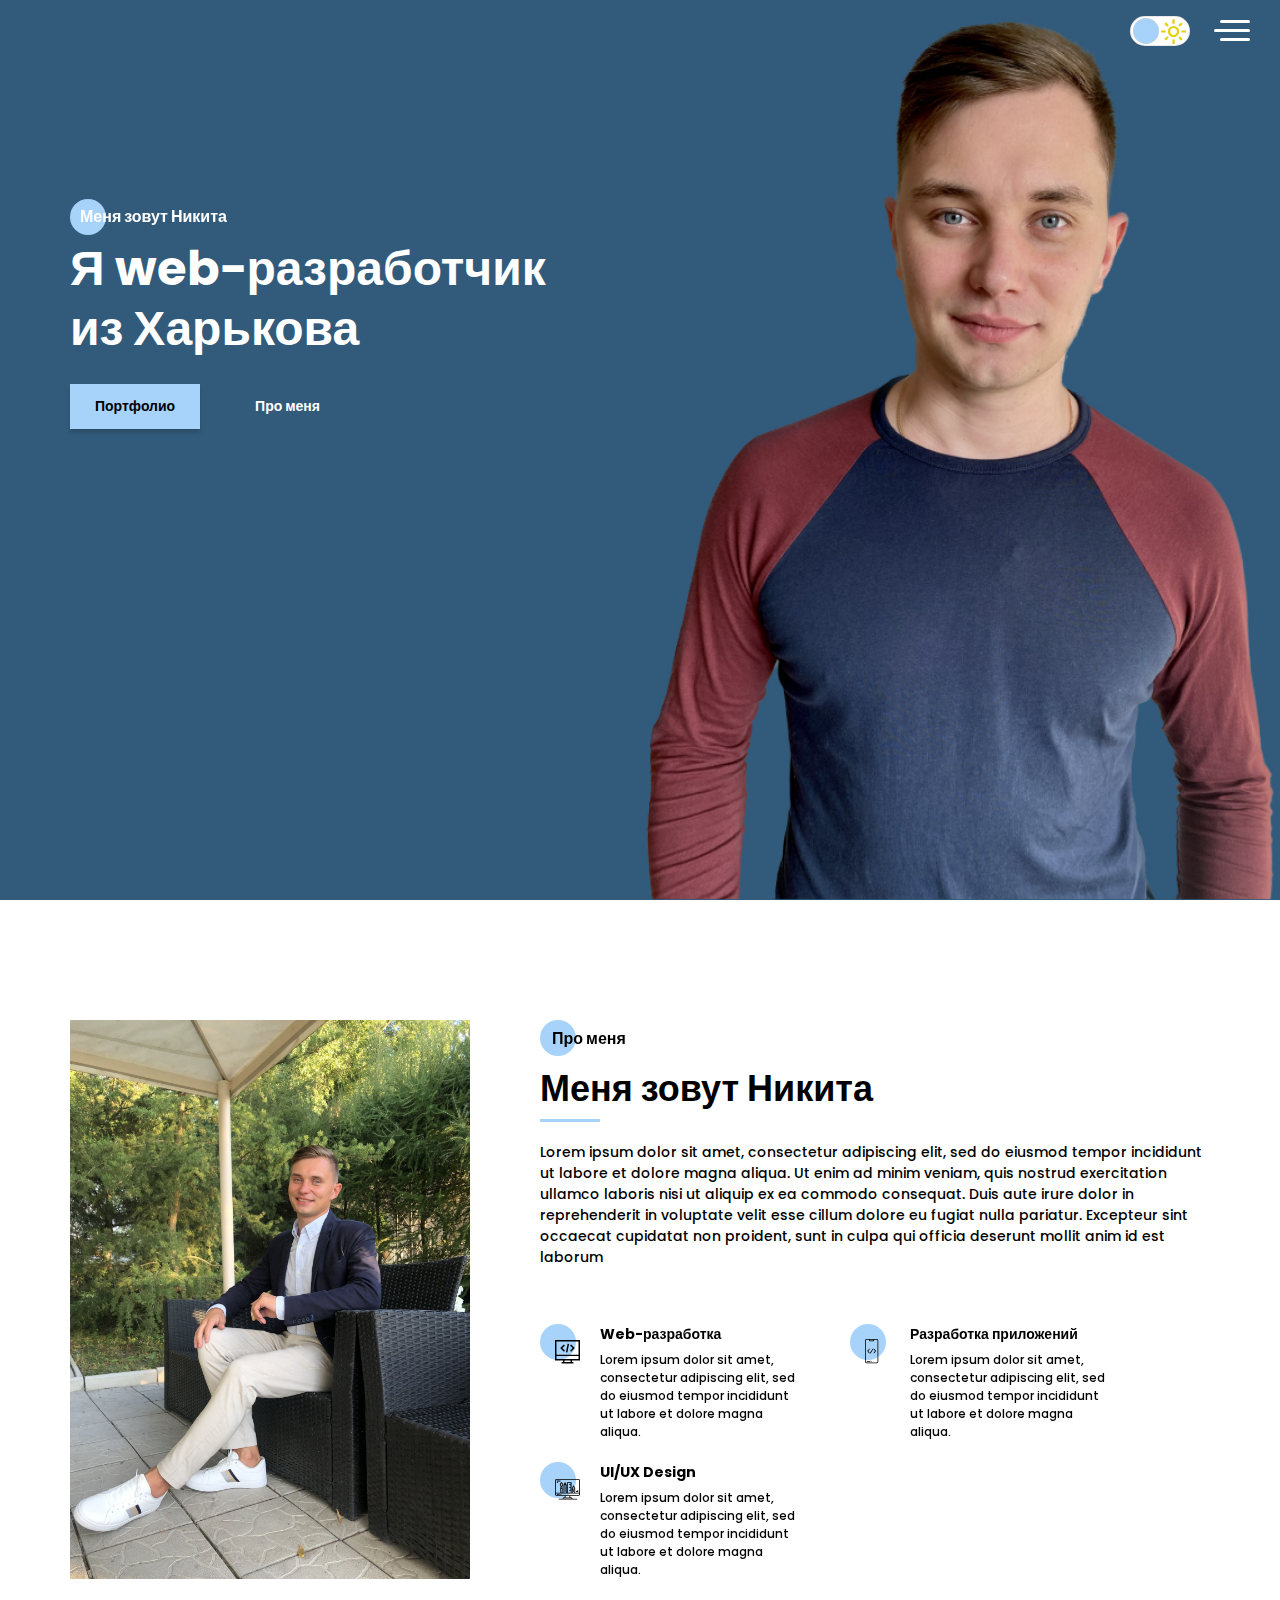
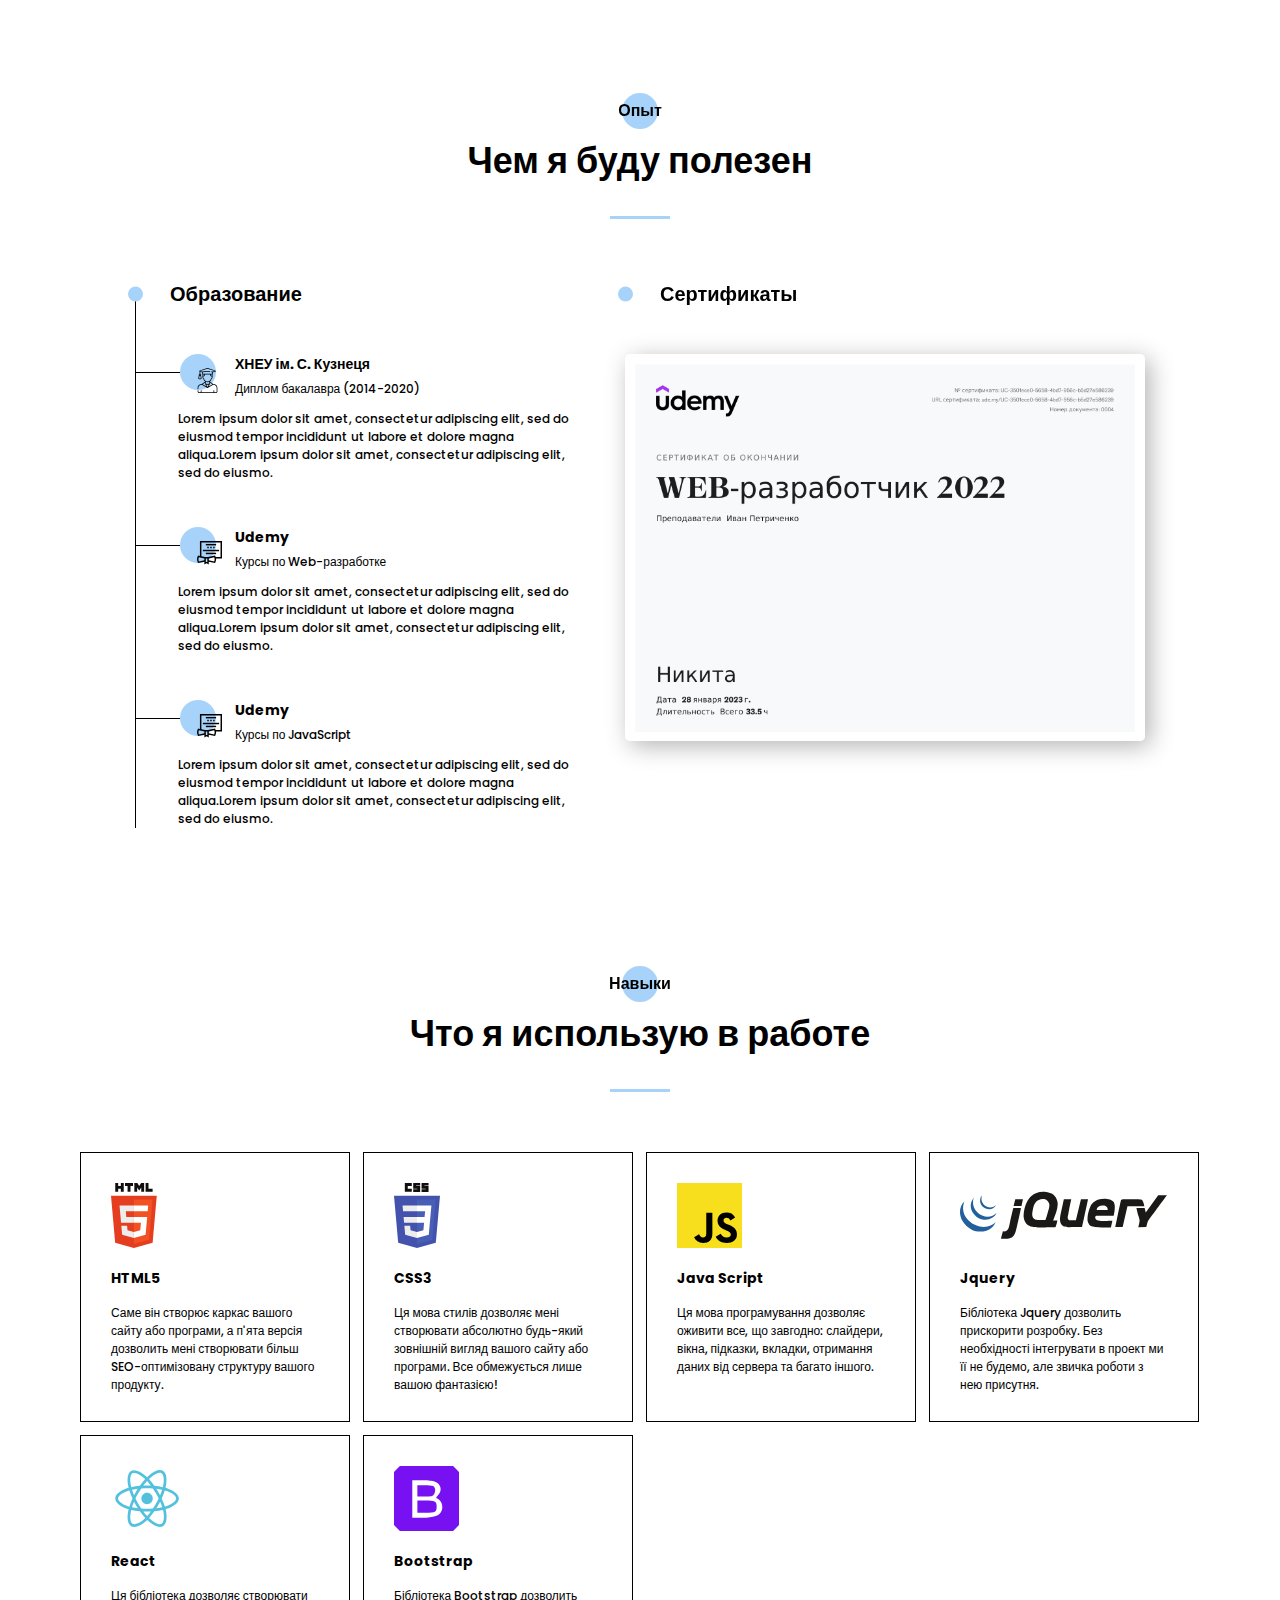
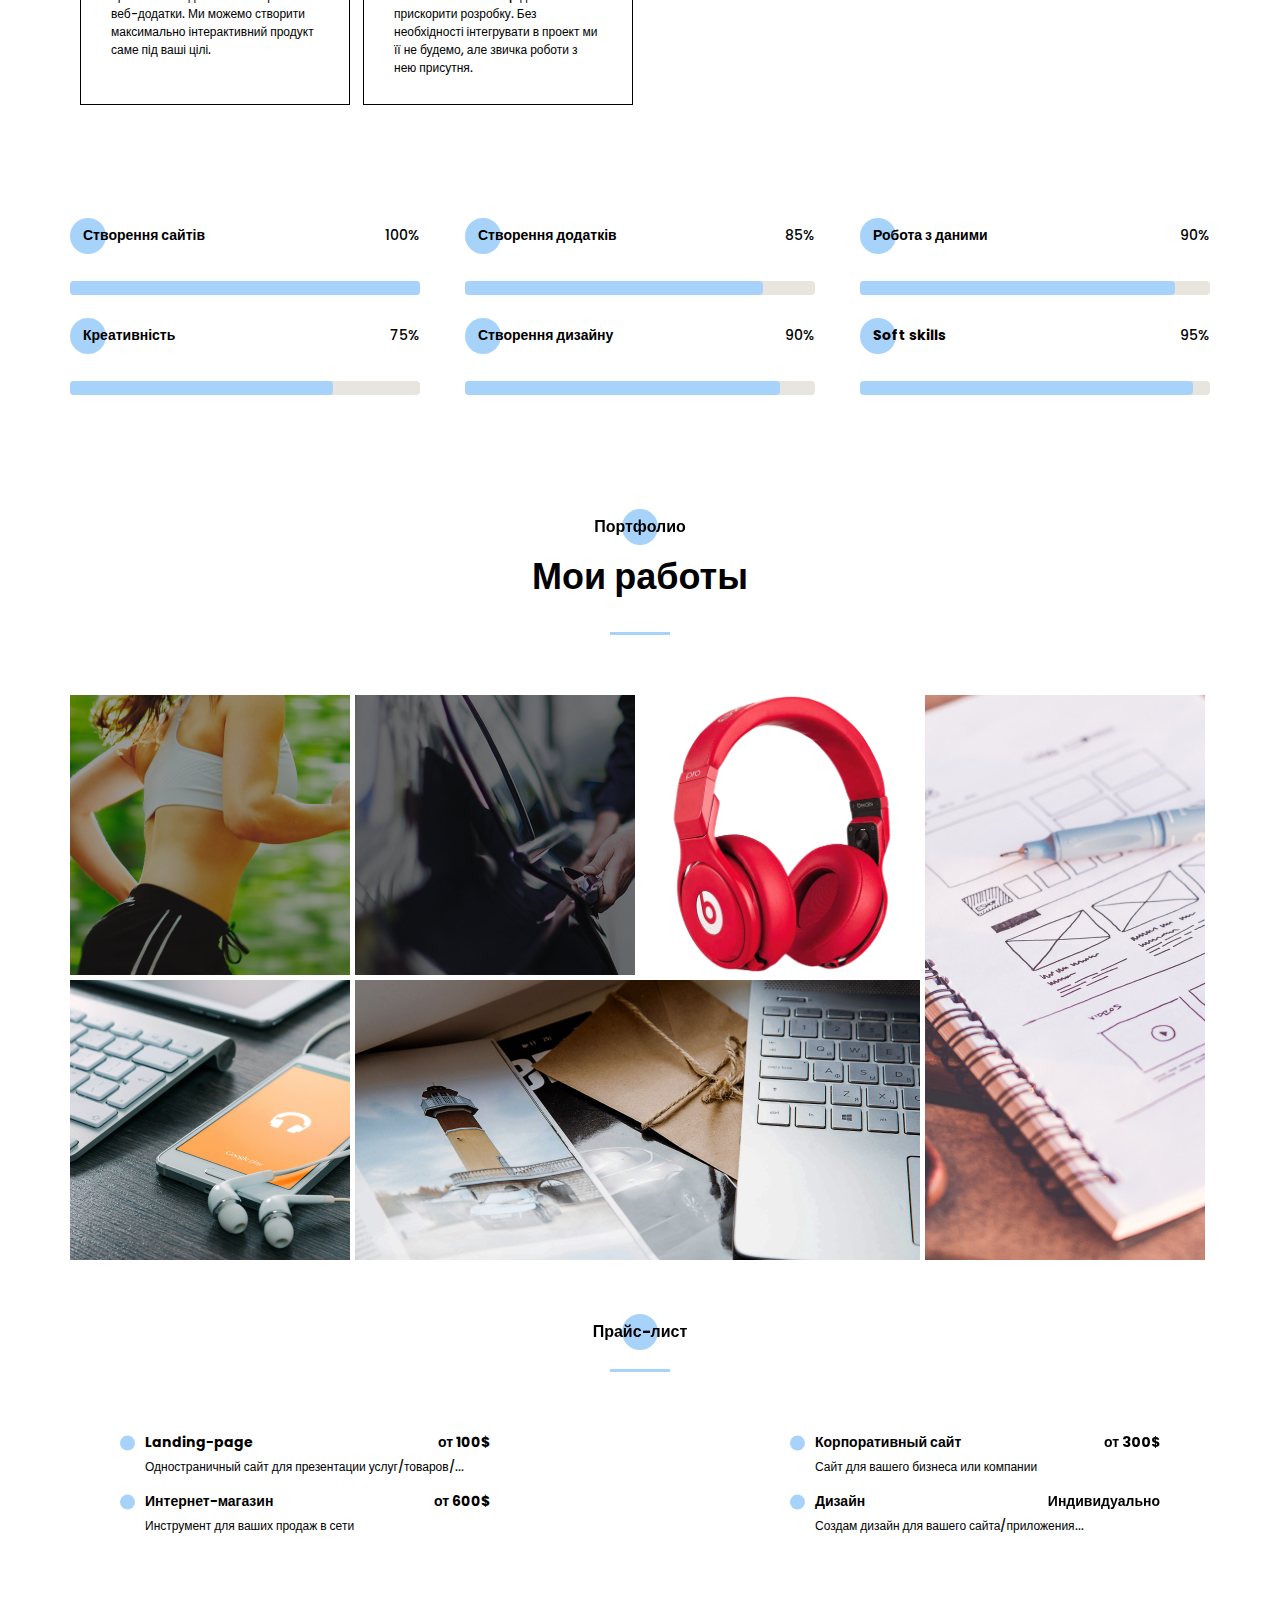
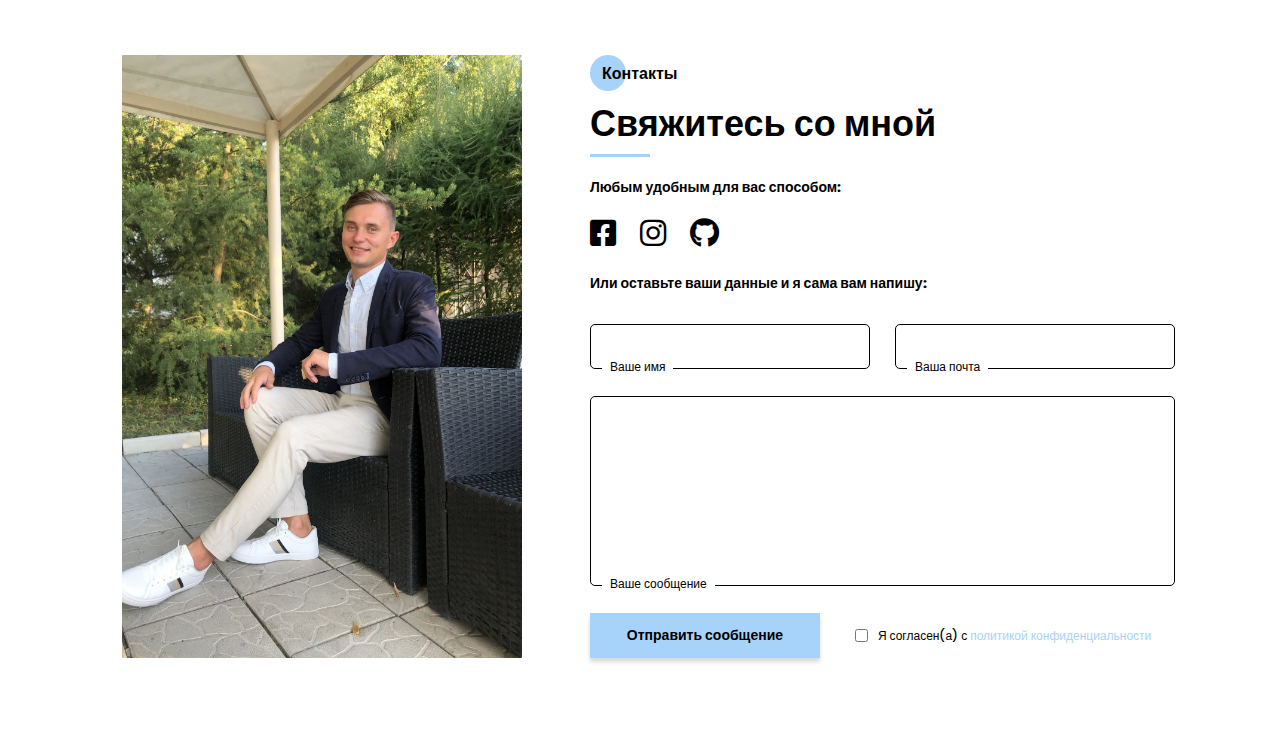
==== commit 1dea3d67: "dark_theme" ====
--- a/index.html
+++ b/index.html
@@ -1,4 +1,4 @@
-<!DOCTYPE html><html lang="ru"><head><meta charset="UTF-8"><meta http-equiv="X-UA-Compatible" content="IE=edge"><meta name="viewport" content="width=device-width,initial-scale=1"><!-- favicon --><link rel="apple-touch-icon" sizes="57x57" href="icons/favicon/apple-icon-57x57.png"><link rel="apple-touch-icon" sizes="60x60" href="icons/favicon/apple-icon-60x60.png"><link rel="apple-touch-icon" sizes="72x72" href="icons/favicon/apple-icon-72x72.png"><link rel="apple-touch-icon" sizes="76x76" href="icons/favicon/apple-icon-76x76.png"><link rel="apple-touch-icon" sizes="114x114" href="icons/favicon/apple-icon-114x114.png"><link rel="apple-touch-icon" sizes="120x120" href="icons/favicon/apple-icon-120x120.png"><link rel="apple-touch-icon" sizes="144x144" href="icons/favicon/apple-icon-144x144.png"><link rel="apple-touch-icon" sizes="152x152" href="icons/favicon/apple-icon-152x152.png"><link rel="apple-touch-icon" sizes="180x180" href="icons/favicon/apple-icon-180x180.png"><link rel="icon" type="image/png" sizes="192x192" href="icons/favicon/android-icon-192x192.png"><link rel="icon" type="image/png" sizes="32x32" href="icons/favicon/favicon-32x32.png"><link rel="icon" type="image/png" sizes="96x96" href="icons/favicon/favicon-96x96.png"><link rel="icon" type="image/png" sizes="16x16" href="icons/favicon/favicon-16x16.png"><link rel="manifest" href="icons/favicon/manifest.json"><meta name="msapplication-TileColor" content="#ffffff"><meta name="msapplication-TileImage" content="icons/favicon/ms-icon-144x144.png"><meta name="theme-color" content="#ffffff"><!-- meta-tag --><!-- Primary Meta Tags --><title>Resume-portfolio</title><meta name="title" content="My resume"><meta name="description" content="I am a beginner web-developer, this is my resume."><!-- Open Graph / Facebook --><meta property="og:type" content="website"><meta property="og:url" content="https://nikita0096.github.io/"><meta property="og:title" content="My resume"><meta property="og:description" content="I am a beginner web-developer, this is my resume."><meta property="og:image" content=""><!-- Twitter --><meta property="twitter:card" content="summary_large_image"><meta property="twitter:url" content="https://nikita0096.github.io/"><meta property="twitter:title" content="My resume"><meta property="twitter:description" content="I am a beginner web-developer, this is my resume."><meta property="twitter:image" content=""><link rel="stylesheet" href="css/style.min.css"></head><body><aside class="sidepanel"><a href="#" class="sidepanel__link"><span class="icon-github"></span></a> <a href="#" class="sidepanel__link"><span class="icon-instagram"></span></a> <a href="#" class="sidepanel__link"><span class="icon-square-facebook"></span></a><div class="sidepanel__divider"></div><div class="sidepanel__text"><span>Социальные сети</span></div></aside><div class="menu"><div class="menu__block"><div class="menu__close"><svg width="29" height="30" viewBox="0 0 29 30" fill="none" xmlns="http://www.w3.org/2000/svg"><path d="M17.1568 14.5231L28.4489 3.23075C29.1837 2.49623 29.1837 1.30861 28.4489 0.574085C27.7144 -0.160437 26.5267 -0.160437 25.7922 0.574085L14.4998 11.8665L3.20781 0.574085C2.47295 -0.160437 1.28567 -0.160437 0.551149 0.574085C-0.183716 1.30861 -0.183716 2.49623 0.551149 3.23075L11.8432 14.5231L0.551149 25.8155C-0.183716 26.55 -0.183716 27.7376 0.551149 28.4721C0.917206 28.8385 1.39852 29.0226 1.87948 29.0226C2.36045 29.0226 2.84141 28.8385 3.20781 28.4721L14.4998 17.1798L25.7922 28.4721C26.1586 28.8385 26.6396 29.0226 27.1205 29.0226C27.6015 29.0226 28.0825 28.8385 28.4489 28.4721C29.1837 27.7376 29.1837 26.55 28.4489 25.8155L17.1568 14.5231Z" fill="black"/></svg></div><nav><ul class="menu__list"><li class="menu__link"><a href="#about_me">ПРО МЕНЯ</a></li><li class="menu__link"><a href="#my_resume">МОЙ ОПЫТ</a></li><li class="menu__link"><a href="#skills">МОИ НАВЫКИ</a></li><li class="menu__link"><a href="#portfolio">МОИ РАБОТЫ</a></li><li class="menu__link"><a href="#price">ПРАЙС-ЛИСТ</a></li><li class="menu__link"><a href="#contacts">КОНТАКТЫ</a></li></ul></nav><div class="menu__social"><a href="#" class="sidepanel__link"><img src="icons/social/github.svg" alt="GitHub"></a><a href="#" class="sidepanel__link"><img src="icons/social/instagram.svg" alt="Instagram"></a><a href="#" class="sidepanel__link"><img src="icons/social/square-facebook.svg" alt="Facebook"></a></div></div><div class="menu__overlay"></div></div><section class="promo"><div class="humburger"><span class="humburger_top humburger_span"></span> <span class="long humburger_span"></span> <span class="humburger_bottom humburger_span"></span></div><div class="container"><div class="title title_fz16 promo__subtitle">Меня зовут Никита</div><h1 class="title title_fz48 promo__title">Я web-разработчик из Харькова</h1><div class="promo__buttons"><a href="#portfolio" class="promo__link btn promo__link_black">Портфолио</a> <a href="#about_me" class="promo__link">Про меня</a></div></div></section><section class="about" id="about_me"><div class="container"><div class="about__wrapper"><div class="about__photo"><picture><source media="(max-width: 576px)" srcset="img/photo-min.JPG"><source media="(min-width: 577px)" srcset="img/photo.JPG"><img src="img/photo.JPG" alt="photo"></picture></div><div class="about__descr"><h2 class="title title_fz16 about__title">Про меня</h2><div class="title title_fz36 about__subtitle">Меня зовут Никита</div><div class="divider"></div><p class="about__text">Lorem ipsum dolor sit amet, consectetur adipiscing elit, sed do eiusmod tempor incididunt ut labore et dolore magna aliqua. Ut enim ad minim veniam, quis nostrud exercitation ullamco laboris nisi ut aliquip ex ea commodo consequat. Duis aute irure dolor in reprehenderit in voluptate velit esse cillum dolore eu fugiat nulla pariatur. Excepteur sint occaecat cupidatat non proident, sunt in culpa qui officia deserunt mollit anim id est laborum</p></div><div class="about__skills"><div class="about__skills-item"><div class="about__skills-circle"><img src="icons/skills/web.development.svg" alt="web-dev"></div><div><div class="title title_fz14">Web-разработка</div><div class="about__skills-text">Lorem ipsum dolor sit amet, consectetur adipiscing elit, sed do eiusmod tempor incididunt ut labore et dolore magna aliqua.</div></div></div><div class="about__skills-item"><div class="about__skills-circle"><img src="icons/skills/mobile.dev.svg" alt="web-dev"></div><div><div class="title title_fz14">Разработка приложений</div><div class="about__skills-text">Lorem ipsum dolor sit amet, consectetur adipiscing elit, sed do eiusmod tempor incididunt ut labore et dolore magna aliqua.</div></div></div><div class="about__skills-item"><div class="about__skills-circle"><img src="icons/skills/design.svg" alt="web-dev"></div><div><div class="title title_fz14">UI/UX Design</div><div class="about__skills-text">Lorem ipsum dolor sit amet, consectetur adipiscing elit, sed do eiusmod tempor incididunt ut labore et dolore magna aliqua.</div></div></div></div></div></div></section><section class="resume" id="my_resume"><div class="container"><h2 class="title title_fz16 title__section-title">Опыт</h2><div class="title title_fz36 title__section-subtitle">Чем я буду полезен</div><div class="divider"></div><div class="resume__wrapper"><div class="resume__column"><h3 class="title title_fz20 resume__column-title">Образование</h3><ul><li><div class="resume__item"><div class="resume__item-head"><div class="resume__item-icon"><img src="icons/education/University.svg" alt="university"></div><h4 class="title title_fz14">ХНЕУ ім. С. Кузнеця</h4><div class="resume__item-location">Диплом бакалавра (2014-2020)</div></div><div class="resume__item-body">Lorem ipsum dolor sit amet, consectetur adipiscing elit, sed do eiusmod tempor incididunt ut labore et dolore magna aliqua.Lorem ipsum dolor sit amet, consectetur adipiscing elit, sed do eiusmo.</div></div></li><li><div class="resume__item"><div class="resume__item-head"><div class="resume__item-icon"><img src="icons/education/Courses.svg" alt="university"></div><h4 class="title title_fz14">Udemy</h4><div class="resume__item-location">Курсы по Web-разработке</div></div><div class="resume__item-body">Lorem ipsum dolor sit amet, consectetur adipiscing elit, sed do eiusmod tempor incididunt ut labore et dolore magna aliqua.Lorem ipsum dolor sit amet, consectetur adipiscing elit, sed do eiusmo.</div></div></li><li><div class="resume__item"><div class="resume__item-head"><div class="resume__item-icon"><img src="icons/education/Courses.svg" alt="university"></div><h4 class="title title_fz14">Udemy</h4><div class="resume__item-location">Курсы по JavaScript</div></div><div class="resume__item-body">Lorem ipsum dolor sit amet, consectetur adipiscing elit, sed do eiusmod tempor incididunt ut labore et dolore magna aliqua.Lorem ipsum dolor sit amet, consectetur adipiscing elit, sed do eiusmo.</div></div></li></ul></div><div class="resume__column"><h3 class="title title_fz20 resume__column-title">Сертификаты</h3><div class="resume__certificate"><div class="resume__inner"><img src="img/sertificat.jpg" alt="certificate"> <img src="img/sertificat.jpg" alt="certificate"></div></div><!-- <ul>
+<!DOCTYPE html><html lang="ru"><head><meta charset="UTF-8"><meta http-equiv="X-UA-Compatible" content="IE=edge"><meta name="viewport" content="width=device-width,initial-scale=1"><!-- favicon --><link rel="apple-touch-icon" sizes="57x57" href="icons/favicon/apple-icon-57x57.png"><link rel="apple-touch-icon" sizes="60x60" href="icons/favicon/apple-icon-60x60.png"><link rel="apple-touch-icon" sizes="72x72" href="icons/favicon/apple-icon-72x72.png"><link rel="apple-touch-icon" sizes="76x76" href="icons/favicon/apple-icon-76x76.png"><link rel="apple-touch-icon" sizes="114x114" href="icons/favicon/apple-icon-114x114.png"><link rel="apple-touch-icon" sizes="120x120" href="icons/favicon/apple-icon-120x120.png"><link rel="apple-touch-icon" sizes="144x144" href="icons/favicon/apple-icon-144x144.png"><link rel="apple-touch-icon" sizes="152x152" href="icons/favicon/apple-icon-152x152.png"><link rel="apple-touch-icon" sizes="180x180" href="icons/favicon/apple-icon-180x180.png"><link rel="icon" type="image/png" sizes="192x192" href="icons/favicon/android-icon-192x192.png"><link rel="icon" type="image/png" sizes="32x32" href="icons/favicon/favicon-32x32.png"><link rel="icon" type="image/png" sizes="96x96" href="icons/favicon/favicon-96x96.png"><link rel="icon" type="image/png" sizes="16x16" href="icons/favicon/favicon-16x16.png"><link rel="manifest" href="icons/favicon/manifest.json"><meta name="msapplication-TileColor" content="#ffffff"><meta name="msapplication-TileImage" content="icons/favicon/ms-icon-144x144.png"><meta name="theme-color" content="#ffffff"><!-- meta-tag --><!-- Primary Meta Tags --><title>Resume-portfolio</title><meta name="title" content="My resume"><meta name="description" content="I am a beginner web-developer, this is my resume."><!-- Open Graph / Facebook --><meta property="og:type" content="website"><meta property="og:url" content="https://nikita0096.github.io/"><meta property="og:title" content="My resume"><meta property="og:description" content="I am a beginner web-developer, this is my resume."><meta property="og:image" content=""><!-- Twitter --><meta property="twitter:card" content="summary_large_image"><meta property="twitter:url" content="https://nikita0096.github.io/"><meta property="twitter:title" content="My resume"><meta property="twitter:description" content="I am a beginner web-developer, this is my resume."><meta property="twitter:image" content=""><link rel="stylesheet" href="https://fonts.googleapis.com/css2?family=Material+Symbols+Outlined:opsz,wght,FILL,GRAD@48,400,0,0"><link rel="stylesheet" href="css/style.min.css"></head><body><aside class="sidepanel"><a href="#" class="sidepanel__link"><span class="icon-github"></span></a> <a href="#" class="sidepanel__link"><span class="icon-instagram"></span></a> <a href="#" class="sidepanel__link"><span class="icon-square-facebook"></span></a><div class="sidepanel__divider"></div><div class="sidepanel__text"><span>Социальные сети</span></div></aside><div class="menu"><div class="menu__block"><div class="menu__close"><svg width="29" height="30" viewBox="0 0 29 30" fill="none" xmlns="http://www.w3.org/2000/svg"><path d="M17.1568 14.5231L28.4489 3.23075C29.1837 2.49623 29.1837 1.30861 28.4489 0.574085C27.7144 -0.160437 26.5267 -0.160437 25.7922 0.574085L14.4998 11.8665L3.20781 0.574085C2.47295 -0.160437 1.28567 -0.160437 0.551149 0.574085C-0.183716 1.30861 -0.183716 2.49623 0.551149 3.23075L11.8432 14.5231L0.551149 25.8155C-0.183716 26.55 -0.183716 27.7376 0.551149 28.4721C0.917206 28.8385 1.39852 29.0226 1.87948 29.0226C2.36045 29.0226 2.84141 28.8385 3.20781 28.4721L14.4998 17.1798L25.7922 28.4721C26.1586 28.8385 26.6396 29.0226 27.1205 29.0226C27.6015 29.0226 28.0825 28.8385 28.4489 28.4721C29.1837 27.7376 29.1837 26.55 28.4489 25.8155L17.1568 14.5231Z" fill="black"/></svg></div><nav><ul class="menu__list"><li class="menu__link"><a href="#about_me">ПРО МЕНЯ</a></li><li class="menu__link"><a href="#my_resume">МОЙ ОПЫТ</a></li><li class="menu__link"><a href="#skills">МОИ НАВЫКИ</a></li><li class="menu__link"><a href="#portfolio">МОИ РАБОТЫ</a></li><li class="menu__link"><a href="#price">ПРАЙС-ЛИСТ</a></li><li class="menu__link"><a href="#contacts">КОНТАКТЫ</a></li></ul></nav><div class="menu__social"><a href="#" class="sidepanel__link"><img src="icons/social/github.svg" alt="GitHub"></a><a href="#" class="sidepanel__link"><img src="icons/social/instagram.svg" alt="Instagram"></a><a href="#" class="sidepanel__link"><img src="icons/social/square-facebook.svg" alt="Facebook"></a></div></div><div class="menu__overlay"></div></div><section class="promo"><div class="theme"><span class="material-symbols-outlined" data-set="theme" id="dark-theme">dark_mode </span><span class="material-symbols-outlined" data-set="theme" id="light-theme">light_mode </span><span class="theme__toggle"></span></div><div class="humburger"><span class="humburger_top humburger_span"></span> <span class="long humburger_span"></span> <span class="humburger_bottom humburger_span"></span></div><div class="container"><div class="title title_fz16 promo__subtitle">Меня зовут Никита</div><h1 class="title title_fz48 promo__title">Я web-разработчик из Харькова</h1><div class="promo__buttons"><a href="#portfolio" class="promo__link btn promo__link_black">Портфолио</a> <a href="#about_me" class="promo__link">Про меня</a></div></div></section><section class="about" id="about_me"><div class="container"><div class="about__wrapper"><div class="about__photo"><picture><source media="(max-width: 576px)" srcset="img/photo-min.JPG"><source media="(min-width: 577px)" srcset="img/photo.JPG"><img src="img/photo.JPG" alt="photo"></picture></div><div class="about__descr"><h2 class="title title_fz16 about__title">Про меня</h2><div class="title title_fz36 about__subtitle">Меня зовут Никита</div><div class="divider"></div><p class="about__text">Lorem ipsum dolor sit amet, consectetur adipiscing elit, sed do eiusmod tempor incididunt ut labore et dolore magna aliqua. Ut enim ad minim veniam, quis nostrud exercitation ullamco laboris nisi ut aliquip ex ea commodo consequat. Duis aute irure dolor in reprehenderit in voluptate velit esse cillum dolore eu fugiat nulla pariatur. Excepteur sint occaecat cupidatat non proident, sunt in culpa qui officia deserunt mollit anim id est laborum</p></div><div class="about__skills"><div class="about__skills-item"><div class="about__skills-circle"><img src="icons/skills/web.development.svg" alt="web-dev"></div><div><div class="title title_fz14">Web-разработка</div><div class="about__skills-text">Lorem ipsum dolor sit amet, consectetur adipiscing elit, sed do eiusmod tempor incididunt ut labore et dolore magna aliqua.</div></div></div><div class="about__skills-item"><div class="about__skills-circle"><img src="icons/skills/mobile.dev.svg" alt="web-dev"></div><div><div class="title title_fz14">Разработка приложений</div><div class="about__skills-text">Lorem ipsum dolor sit amet, consectetur adipiscing elit, sed do eiusmod tempor incididunt ut labore et dolore magna aliqua.</div></div></div><div class="about__skills-item"><div class="about__skills-circle"><img src="icons/skills/design.svg" alt="web-dev"></div><div><div class="title title_fz14">UI/UX Design</div><div class="about__skills-text">Lorem ipsum dolor sit amet, consectetur adipiscing elit, sed do eiusmod tempor incididunt ut labore et dolore magna aliqua.</div></div></div></div></div></div></section><section class="resume" id="my_resume"><div class="container"><h2 class="title title_fz16 title__section-title">Опыт</h2><div class="title title_fz36 title__section-subtitle">Чем я буду полезен</div><div class="divider"></div><div class="resume__wrapper"><div class="resume__column"><h3 class="title title_fz20 resume__column-title">Образование</h3><ul><li><div class="resume__item"><div class="resume__item-head"><div class="resume__item-icon"><img src="icons/education/University.svg" alt="university"></div><h4 class="title title_fz14">ХНЕУ ім. С. Кузнеця</h4><div class="resume__item-location">Диплом бакалавра (2014-2020)</div></div><div class="resume__item-body">Lorem ipsum dolor sit amet, consectetur adipiscing elit, sed do eiusmod tempor incididunt ut labore et dolore magna aliqua.Lorem ipsum dolor sit amet, consectetur adipiscing elit, sed do eiusmo.</div></div></li><li><div class="resume__item"><div class="resume__item-head"><div class="resume__item-icon"><img src="icons/education/Courses.svg" alt="university"></div><h4 class="title title_fz14">Udemy</h4><div class="resume__item-location">Курсы по Web-разработке</div></div><div class="resume__item-body">Lorem ipsum dolor sit amet, consectetur adipiscing elit, sed do eiusmod tempor incididunt ut labore et dolore magna aliqua.Lorem ipsum dolor sit amet, consectetur adipiscing elit, sed do eiusmo.</div></div></li><li><div class="resume__item"><div class="resume__item-head"><div class="resume__item-icon"><img src="icons/education/Courses.svg" alt="university"></div><h4 class="title title_fz14">Udemy</h4><div class="resume__item-location">Курсы по JavaScript</div></div><div class="resume__item-body">Lorem ipsum dolor sit amet, consectetur adipiscing elit, sed do eiusmod tempor incididunt ut labore et dolore magna aliqua.Lorem ipsum dolor sit amet, consectetur adipiscing elit, sed do eiusmo.</div></div></li></ul></div><div class="resume__column"><h3 class="title title_fz20 resume__column-title">Сертификаты</h3><div class="resume__certificate"><div class="resume__inner"><img src="img/sertificat.jpg" alt="certificate"> <img src="img/sertificat.jpg" alt="certificate"></div></div><!-- <ul>
                         <li>
                             <div class="resume__item">
                                 <div class="resume__item-head">
@@ -26,4 +26,4 @@
                                 </div>
                             </div>
                         </li>
-                    </ul> --></div></div></div></section><section class="capabilities" id="skills"><div class="container"><h2 class="title title_fz16 title__section-title">Навыки</h2><div class="title title_fz36 title__section-subtitle">Что я использую в работе</div><div class="divider"></div><div class="capabilities__wrapper"><div class="capabilities__item"><div class="capabilities__item-icon"><img src="icons/used/html5.svg" alt="HTML5"></div><div class="title title_fz14 capabilities__item-title">HTML5</div><div class="capabilities__item-descr">Саме він створює каркас вашого сайту або програми, а п'ята версія дозволить мені створювати більш SEO-оптимізовану структуру вашого продукту.</div></div><div class="capabilities__item"><div class="capabilities__item-icon"><img src="icons/used/css3.svg" alt="CSS3"></div><div class="title title_fz14 capabilities__item-title">CSS3</div><div class="capabilities__item-descr">Ця мова стилів дозволяє мені створювати абсолютно будь-який зовнішній вигляд вашого сайту або програми. Все обмежується лише вашою фантазією!</div></div><div class="capabilities__item"><div class="capabilities__item-icon"><img src="icons/used/JS.svg" alt="JavaScript"></div><div class="title title_fz14 capabilities__item-title">Java Script</div><div class="capabilities__item-descr">Ця мова програмування дозволяє оживити все, що завгодно: слайдери, вікна, підказки, вкладки, отримання даних від сервера та багато іншого.</div></div><div class="capabilities__item"><div class="capabilities__item-icon"><img src="icons/used/Jquery.svg" alt="Jquery"></div><div class="title title_fz14 capabilities__item-title">Jquery</div><div class="capabilities__item-descr">Бібліотека Jquery дозволить прискорити розробку. Без необхідності інтегрувати в проект ми її не будемо, але звичка роботи з нею присутня.</div></div><div class="capabilities__item"><div class="capabilities__item-icon"><img src="icons/used/React.svg" alt="React"></div><div class="title title_fz14 capabilities__item-title">React</div><div class="capabilities__item-descr">Ця бібліотека дозволяє створювати веб-додатки. Ми можемо створити максимально інтерактивний продукт саме під ваші цілі.</div></div><div class="capabilities__item"><div class="capabilities__item-icon"><img src="icons/used/bootstrap.svg" alt="Bootstrap"></div><div class="title title_fz14 capabilities__item-title">Bootstrap</div><div class="capabilities__item-descr">Бібліотека Bootstrap дозволить прискорити розробку. Без необхідності інтегрувати в проект ми її не будемо, але звичка роботи з нею присутня.</div></div></div><div class="capabilities__progress"><div class="capabilities__progress_item"><div class="capabilities__progress-text"><div class="title title_fz14 capabilities__progress-title">Створення сайтів</div><div class="capabilities__progress-percent">100%</div></div><div class="capabilities__progress_bar"><div class="capabilities__progress_line"></div></div></div><div class="capabilities__progress_item"><div class="capabilities__progress-text"><div class="title title_fz14 capabilities__progress-title">Створення додатків</div><div class="capabilities__progress-percent">85%</div></div><div class="capabilities__progress_bar"><div class="capabilities__progress_line"></div></div></div><div class="capabilities__progress_item"><div class="capabilities__progress-text"><div class="title title_fz14 capabilities__progress-title">Робота з даними</div><div class="capabilities__progress-percent">90%</div></div><div class="capabilities__progress_bar"><div class="capabilities__progress_line"></div></div></div><div class="capabilities__progress_item"><div class="capabilities__progress-text"><div class="title title_fz14 capabilities__progress-title">Креативність</div><div class="capabilities__progress-percent">75%</div></div><div class="capabilities__progress_bar"><div class="capabilities__progress_line"></div></div></div><div class="capabilities__progress_item"><div class="capabilities__progress-text"><div class="title title_fz14 capabilities__progress-title">Створення дизайну</div><div class="capabilities__progress-percent">90%</div></div><div class="capabilities__progress_bar"><div class="capabilities__progress_line"></div></div></div><div class="capabilities__progress_item"><div class="capabilities__progress-text"><div class="title title_fz14 capabilities__progress-title">Soft skills</div><div class="capabilities__progress-percent">95%</div></div><div class="capabilities__progress_bar"><div class="capabilities__progress_line"></div></div></div></div></div></section><section class="portfolio" id="portfolio"><div class="container"><h2 class="title title_fz16 title__section-title">Портфолио</h2><div class="title title_fz36 title__section-subtitle">Мои работы</div><div class="divider"></div><div class="portfolio__wrapper"><a href="/puls" class="portfolio__item"><img src="img/works/pulse.jpg" alt="puls"> </a><a href="/uber" class="portfolio__item"><img src="img/works/uber.jpg" alt="uber"> </a><a href="/beats" class="portfolio__item"><img src="img/works/promo_beat.png" alt="bread"> </a><a href="#" class="portfolio__item vertical"><img src="img/works/plans.jpg" alt="plans"> </a><a href="#" class="portfolio__item"><img src="img/works/ipad.jpg" alt="ipad"> </a><a href="#" class="portfolio__item horizontal"><img src="img/works/mac.jpg" alt="mac"></a></div></div></section><section class="price" id="price"><div class="container"><h2 class="title title_fz16 title__section-title">Прайс-лист</h2><div class="divider"></div><div class="price__wrapper"><div class="price__element"><div class="price__title title title_fz14">Landing-page</div><div class="price__coast title title_fz14">от 100$</div><div class="price__descr">Одностраничный сайт для презентации услуг/товаров/...</div></div><div class="price__element"><div class="price__title title title_fz14">Корпоративный сайт</div><div class="price__coast title title_fz14">от 300$</div><div class="price__descr">Сайт для вашего бизнеса или компании</div></div><div class="price__element"><div class="price__title title title_fz14">Интернет-магазин</div><div class="price__coast title title_fz14">от 600$</div><div class="price__descr">Инструмент для ваших продаж в сети</div></div><div class="price__element"><div class="price__title title title_fz14">Дизайн</div><div class="price__coast title title_fz14">Индивидуально</div><div class="price__descr">Создам дизайн для вашего сайта/приложения...</div></div></div></div></section><section class="contacts" id="contacts"><div class="container"><div class="contacts__wrapper"><div class="contacts__photo"><img src="img/photo.JPG" alt="photo"></div><div class="contacts__descr"><h2 class="title title_fz16 contacts__title">Контакты</h2><div class="title title_fz36 contacts__subtitle">Свяжитесь со мной</div><div class="divider"></div><div class="title title_fz14 contacts__text">Любым удобным для вас способом:</div><div class="contacts__social"><a href="#" class="contacts__link"><img src="icons/social/square-facebook.svg" alt="facebook"> </a><a href="#" class="contacts__link"><img src="icons/social/instagram.svg" alt="instagram"> </a><a href="#" class="contacts__link"><img src="icons/social/telegram.svg" alt="telegram"></a></div><div class="title title_fz14 contacts__text">Или оставьте ваши данные и я сама вам напишу:</div><form action="#" class="contacts__form"><div class="contacts__input"><input required name="name" id="name" type="text"> <label for="name">Ваше имя</label></div><div class="contacts__input"><input required name="email" id="email" type="email"> <label for="email">Ваша почта</label></div><div class="contacts__textarea"><textarea name="text" id="text"></textarea> <label for="text">Ваше сообщение</label></div><div class="contacts__triggers"><button class="contacts__btn btn">Отправить сообщение</button><div class="contacts__policy"><input required type="checkbox"> <span>Я согласен(а) с <a href="/policy.html">политикой конфиденциальности</a></span></div></div></form></div></div></div></section><a href="#" class="pageup"><div class="pageup__circle"><div class="arrow_left"></div><div class="arrow_right"></div></div></a><script src="js/script.js"></script></body></html>+                    </ul> --></div></div></div></section><section class="capabilities" id="skills"><div class="container"><h2 class="title title_fz16 title__section-title">Навыки</h2><div class="title title_fz36 title__section-subtitle">Что я использую в работе</div><div class="divider"></div><div class="capabilities__wrapper"><div class="capabilities__item"><div class="capabilities__item-icon"><img src="icons/used/html5.svg" alt="HTML5"></div><div class="title title_fz14 capabilities__item-title">HTML5</div><div class="capabilities__item-descr">Саме він створює каркас вашого сайту або програми, а п'ята версія дозволить мені створювати більш SEO-оптимізовану структуру вашого продукту.</div></div><div class="capabilities__item"><div class="capabilities__item-icon"><img src="icons/used/css3.svg" alt="CSS3"></div><div class="title title_fz14 capabilities__item-title">CSS3</div><div class="capabilities__item-descr">Ця мова стилів дозволяє мені створювати абсолютно будь-який зовнішній вигляд вашого сайту або програми. Все обмежується лише вашою фантазією!</div></div><div class="capabilities__item"><div class="capabilities__item-icon"><img src="icons/used/JS.svg" alt="JavaScript"></div><div class="title title_fz14 capabilities__item-title">Java Script</div><div class="capabilities__item-descr">Ця мова програмування дозволяє оживити все, що завгодно: слайдери, вікна, підказки, вкладки, отримання даних від сервера та багато іншого.</div></div><div class="capabilities__item"><div class="capabilities__item-icon"><img src="icons/used/Jquery.svg" alt="Jquery"></div><div class="title title_fz14 capabilities__item-title">Jquery</div><div class="capabilities__item-descr">Бібліотека Jquery дозволить прискорити розробку. Без необхідності інтегрувати в проект ми її не будемо, але звичка роботи з нею присутня.</div></div><div class="capabilities__item"><div class="capabilities__item-icon"><img src="icons/used/React.svg" alt="React"></div><div class="title title_fz14 capabilities__item-title">React</div><div class="capabilities__item-descr">Ця бібліотека дозволяє створювати веб-додатки. Ми можемо створити максимально інтерактивний продукт саме під ваші цілі.</div></div><div class="capabilities__item"><div class="capabilities__item-icon"><img src="icons/used/bootstrap.svg" alt="Bootstrap"></div><div class="title title_fz14 capabilities__item-title">Bootstrap</div><div class="capabilities__item-descr">Бібліотека Bootstrap дозволить прискорити розробку. Без необхідності інтегрувати в проект ми її не будемо, але звичка роботи з нею присутня.</div></div></div><div class="capabilities__progress"><div class="capabilities__progress_item"><div class="capabilities__progress-text"><div class="title title_fz14 capabilities__progress-title">Створення сайтів</div><div class="capabilities__progress-percent">100%</div></div><div class="capabilities__progress_bar"><div class="capabilities__progress_line"></div></div></div><div class="capabilities__progress_item"><div class="capabilities__progress-text"><div class="title title_fz14 capabilities__progress-title">Створення додатків</div><div class="capabilities__progress-percent">85%</div></div><div class="capabilities__progress_bar"><div class="capabilities__progress_line"></div></div></div><div class="capabilities__progress_item"><div class="capabilities__progress-text"><div class="title title_fz14 capabilities__progress-title">Робота з даними</div><div class="capabilities__progress-percent">90%</div></div><div class="capabilities__progress_bar"><div class="capabilities__progress_line"></div></div></div><div class="capabilities__progress_item"><div class="capabilities__progress-text"><div class="title title_fz14 capabilities__progress-title">Креативність</div><div class="capabilities__progress-percent">75%</div></div><div class="capabilities__progress_bar"><div class="capabilities__progress_line"></div></div></div><div class="capabilities__progress_item"><div class="capabilities__progress-text"><div class="title title_fz14 capabilities__progress-title">Створення дизайну</div><div class="capabilities__progress-percent">90%</div></div><div class="capabilities__progress_bar"><div class="capabilities__progress_line"></div></div></div><div class="capabilities__progress_item"><div class="capabilities__progress-text"><div class="title title_fz14 capabilities__progress-title">Soft skills</div><div class="capabilities__progress-percent">95%</div></div><div class="capabilities__progress_bar"><div class="capabilities__progress_line"></div></div></div></div></div></section><section class="portfolio" id="portfolio"><div class="container"><h2 class="title title_fz16 title__section-title">Портфолио</h2><div class="title title_fz36 title__section-subtitle">Мои работы</div><div class="divider"></div><div class="portfolio__wrapper"><a href="/puls" class="portfolio__item"><img src="img/works/pulse.jpg" alt="puls"> </a><a href="/uber" class="portfolio__item"><img src="img/works/uber.jpg" alt="uber"> </a><a href="/beats" class="portfolio__item"><img src="img/works/promo_beat.png" alt="bread"> </a><a href="#" class="portfolio__item vertical"><img src="img/works/plans.jpg" alt="plans"> </a><a href="#" class="portfolio__item"><img src="img/works/ipad.jpg" alt="ipad"> </a><a href="#" class="portfolio__item horizontal"><img src="img/works/mac.jpg" alt="mac"></a></div></div></section><section class="price" id="price"><div class="container"><h2 class="title title_fz16 title__section-title">Прайс-лист</h2><div class="divider"></div><div class="price__wrapper"><div class="price__element"><div class="price__title title title_fz14">Landing-page</div><div class="price__coast title title_fz14">от 100$</div><div class="price__descr">Одностраничный сайт для презентации услуг/товаров/...</div></div><div class="price__element"><div class="price__title title title_fz14">Корпоративный сайт</div><div class="price__coast title title_fz14">от 300$</div><div class="price__descr">Сайт для вашего бизнеса или компании</div></div><div class="price__element"><div class="price__title title title_fz14">Интернет-магазин</div><div class="price__coast title title_fz14">от 600$</div><div class="price__descr">Инструмент для ваших продаж в сети</div></div><div class="price__element"><div class="price__title title title_fz14">Дизайн</div><div class="price__coast title title_fz14">Индивидуально</div><div class="price__descr">Создам дизайн для вашего сайта/приложения...</div></div></div></div></section><section class="contacts" id="contacts"><div class="container"><div class="contacts__wrapper"><div class="contacts__photo"><img src="img/photo.JPG" alt="photo"></div><div class="contacts__descr"><h2 class="title title_fz16 contacts__title">Контакты</h2><div class="title title_fz36 contacts__subtitle">Свяжитесь со мной</div><div class="divider"></div><div class="title title_fz14 contacts__text">Любым удобным для вас способом:</div><div class="contacts__social"><a href="#" class="contacts__link"><span class="icon-square-facebook"></span></a> <a href="#" class="contacts__link"><span class="icon-instagram"></span></a> <a href="#" class="contacts__link"><span class="icon-github"></span></a></div><div class="title title_fz14 contacts__text">Или оставьте ваши данные и я сама вам напишу:</div><form action="#" class="contacts__form"><div class="contacts__input"><input required name="name" id="name" type="text"> <label for="name">Ваше имя</label></div><div class="contacts__input"><input required name="email" id="email" type="email"> <label for="email">Ваша почта</label></div><div class="contacts__textarea"><textarea name="text" id="text"></textarea> <label for="text">Ваше сообщение</label></div><div class="contacts__triggers"><button class="contacts__btn btn">Отправить сообщение</button><div class="contacts__policy"><input required type="checkbox"> <span>Я согласен(а) с <a href="/policy.html">политикой конфиденциальности</a></span></div></div></form></div></div></div></section><a href="#" class="pageup"><div class="pageup__circle"><div class="arrow_left"></div><div class="arrow_right"></div></div></a><script src="js/script.js"></script></body></html>--- a/css/style.min.css
+++ b/css/style.min.css
@@ -4,4 +4,4 @@
  * Copyright 2011-2021 Twitter, Inc.
  * Licensed under MIT (https://github.com/twbs/bootstrap/blob/main/LICENSE)
  * Forked from Normalize.css, licensed MIT (https://github.com/necolas/normalize.css/blob/master/LICENSE.md)
- */:root{--bs-blue:#0d6efd;--bs-indigo:#6610f2;--bs-purple:#6f42c1;--bs-pink:#d63384;--bs-red:#dc3545;--bs-orange:#fd7e14;--bs-yellow:#ffc107;--bs-green:#198754;--bs-teal:#20c997;--bs-cyan:#0dcaf0;--bs-white:#fff;--bs-gray:#6c757d;--bs-gray-dark:#343a40;--bs-gray-100:#f8f9fa;--bs-gray-200:#e9ecef;--bs-gray-300:#dee2e6;--bs-gray-400:#ced4da;--bs-gray-500:#adb5bd;--bs-gray-600:#6c757d;--bs-gray-700:#495057;--bs-gray-800:#343a40;--bs-gray-900:#212529;--bs-primary:#0d6efd;--bs-secondary:#6c757d;--bs-success:#198754;--bs-info:#0dcaf0;--bs-warning:#ffc107;--bs-danger:#dc3545;--bs-light:#f8f9fa;--bs-dark:#212529;--bs-primary-rgb:13,110,253;--bs-secondary-rgb:108,117,125;--bs-success-rgb:25,135,84;--bs-info-rgb:13,202,240;--bs-warning-rgb:255,193,7;--bs-danger-rgb:220,53,69;--bs-light-rgb:248,249,250;--bs-dark-rgb:33,37,41;--bs-white-rgb:255,255,255;--bs-black-rgb:0,0,0;--bs-body-color-rgb:33,37,41;--bs-body-bg-rgb:255,255,255;--bs-font-sans-serif:system-ui,-apple-system,"Segoe UI",Roboto,"Helvetica Neue",Arial,"Noto Sans","Liberation Sans",sans-serif,"Apple Color Emoji","Segoe UI Emoji","Segoe UI Symbol","Noto Color Emoji";--bs-font-monospace:SFMono-Regular,Menlo,Monaco,Consolas,"Liberation Mono","Courier New",monospace;--bs-gradient:linear-gradient(180deg, rgba(255, 255, 255, 0.15), rgba(255, 255, 255, 0));--bs-body-font-family:var(--bs-font-sans-serif);--bs-body-font-size:1rem;--bs-body-font-weight:400;--bs-body-line-height:1.5;--bs-body-color:#212529;--bs-body-bg:#fff}*,::after,::before{box-sizing:border-box}@media(prefers-reduced-motion:no-preference){:root{scroll-behavior:smooth}}body{margin:0;font-family:var(--bs-body-font-family);font-size:var(--bs-body-font-size);font-weight:var(--bs-body-font-weight);line-height:var(--bs-body-line-height);color:var(--bs-body-color);text-align:var(--bs-body-text-align);background-color:var(--bs-body-bg);-webkit-text-size-adjust:100%;-webkit-tap-highlight-color:rgba(0,0,0,0)}hr{margin:1rem 0;color:inherit;background-color:currentColor;border:0;opacity:.25}hr:not([size]){height:1px}h1,h2,h3,h4,h5,h6{margin-top:0;margin-bottom:.5rem;font-weight:500;line-height:1.2}h1{font-size:calc(1.375rem + 1.5vw)}@media(min-width:1200px){h1{font-size:2.5rem}}h2{font-size:calc(1.325rem + .9vw)}@media(min-width:1200px){h2{font-size:2rem}}h3{font-size:calc(1.3rem + .6vw)}@media(min-width:1200px){h3{font-size:1.75rem}}h4{font-size:calc(1.275rem + .3vw)}@media(min-width:1200px){h4{font-size:1.5rem}}h5{font-size:1.25rem}h6{font-size:1rem}p{margin-top:0;margin-bottom:1rem}abbr[data-bs-original-title],abbr[title]{-webkit-text-decoration:underline dotted;text-decoration:underline dotted;cursor:help;-webkit-text-decoration-skip-ink:none;text-decoration-skip-ink:none}address{margin-bottom:1rem;font-style:normal;line-height:inherit}ol,ul{padding-left:2rem}dl,ol,ul{margin-top:0;margin-bottom:1rem}ol ol,ol ul,ul ol,ul ul{margin-bottom:0}dt{font-weight:700}dd{margin-bottom:.5rem;margin-left:0}blockquote{margin:0 0 1rem}b,strong{font-weight:bolder}small{font-size:.875em}mark{padding:.2em;background-color:#fcf8e3}sub,sup{position:relative;font-size:.75em;line-height:0;vertical-align:baseline}sub{bottom:-.25em}sup{top:-.5em}a{color:#0d6efd;text-decoration:underline}a:hover{color:#0a58ca}a:not([href]):not([class]),a:not([href]):not([class]):hover{color:inherit;text-decoration:none}code,kbd,pre,samp{font-family:var(--bs-font-monospace);font-size:1em;direction:ltr;unicode-bidi:bidi-override}pre{display:block;margin-top:0;margin-bottom:1rem;overflow:auto;font-size:.875em}pre code{font-size:inherit;color:inherit;word-break:normal}code{font-size:.875em;color:#d63384;word-wrap:break-word}a>code{color:inherit}kbd{padding:.2rem .4rem;font-size:.875em;color:#fff;background-color:#212529;border-radius:.2rem}kbd kbd{padding:0;font-size:1em;font-weight:700}figure{margin:0 0 1rem}img,svg{vertical-align:middle}table{caption-side:bottom;border-collapse:collapse}caption{padding-top:.5rem;padding-bottom:.5rem;color:#6c757d;text-align:left}th{text-align:inherit;text-align:-webkit-match-parent}tbody,td,tfoot,th,thead,tr{border-color:inherit;border-style:solid;border-width:0}label{display:inline-block}button{border-radius:0}button:focus:not(:focus-visible){outline:0}button,input,optgroup,select,textarea{margin:0;font-family:inherit;font-size:inherit;line-height:inherit}button,select{text-transform:none}[role=button]{cursor:pointer}select{word-wrap:normal}select:disabled{opacity:1}[list]::-webkit-calendar-picker-indicator{display:none}[type=button],[type=reset],[type=submit],button{-webkit-appearance:button}[type=button]:not(:disabled),[type=reset]:not(:disabled),[type=submit]:not(:disabled),button:not(:disabled){cursor:pointer}::-moz-focus-inner{padding:0;border-style:none}textarea{resize:vertical}fieldset{min-width:0;padding:0;margin:0;border:0}legend{float:left;width:100%;padding:0;margin-bottom:.5rem;font-size:calc(1.275rem + .3vw);line-height:inherit}@media(min-width:1200px){legend{font-size:1.5rem}}legend+*{clear:left}::-webkit-datetime-edit-day-field,::-webkit-datetime-edit-fields-wrapper,::-webkit-datetime-edit-hour-field,::-webkit-datetime-edit-minute,::-webkit-datetime-edit-month-field,::-webkit-datetime-edit-text,::-webkit-datetime-edit-year-field{padding:0}::-webkit-inner-spin-button{height:auto}[type=search]{outline-offset:-2px;-webkit-appearance:textfield}::-webkit-search-decoration{-webkit-appearance:none}::-webkit-color-swatch-wrapper{padding:0}::file-selector-button{font:inherit}::-webkit-file-upload-button{font:inherit;-webkit-appearance:button}output{display:inline-block}iframe{border:0}summary{display:list-item;cursor:pointer}progress{vertical-align:baseline}[hidden]{display:none!important}@font-face{font-family:Poppins;src:url(../fonts/Poppins-Medium.woff2) format("woff2"),url(../fonts/Poppins-Medium.woff) format("woff");font-weight:500;font-style:normal;font-display:swap}@font-face{font-family:Poppins;src:url(../fonts/Poppins-Bold.woff2) format("woff2"),url(../fonts/Poppins-Bold.woff) format("woff");font-weight:700;font-style:normal;font-display:swap}@font-face{font-family:icomoon;src:url(../fonts/icomoon.eot?3acyun);src:url(../fonts/icomoon.eot?3acyun#iefix) format("embedded-opentype"),url(../fonts/icomoon.ttf?3acyun) format("truetype"),url(../fonts/icomoon.woff?3acyun) format("woff"),url(../fonts/icomoon.svg?3acyun#icomoon) format("svg");font-weight:400;font-style:normal;font-display:block}[class*=" icon-"],[class^=icon-]{font-family:icomoon!important;speak:never;font-style:normal;font-weight:400;font-variant:normal;text-transform:none;line-height:1;-webkit-font-smoothing:antialiased;-moz-osx-font-smoothing:grayscale}.icon-github:before{content:""}.icon-instagram:before{content:""}.icon-square-facebook:before{content:""}.icon-telegram:before{content:""}@keyframes slider{from{transform:translateX(0)}25%{transform:translateX(0)}30%{transform:translateX(0)}35%{transform:translateX(0)}40%{transform:translateX(0)}50%{transform:translateX(0)}to{transform:translateX(-100%)}}*{font-family:Poppins,sans-serif;box-sizing:border-box;margin:0;padding:0}.container{width:1140px;margin:0 auto}.divider{width:60px;height:3px;background-color:#a7d3fa;margin:25px auto 0 auto}body{position:relative}html{scroll-behavior:smooth}.promo{min-height:100vh;position:relative;background:url(../img/main_bg.jpg) no-repeat 50%/cover;padding-top:205px}.promo__title{width:535px;margin-top:10px;color:#fff}.promo__subtitle{position:relative;padding-left:10px;color:#fff;z-index:2}.promo__subtitle::before{content:"";position:absolute;top:-25%;left:0;width:36px;height:36px;background-color:#a7d3fa;border-radius:100%;z-index:-1}.promo__buttons{display:flex;align-items:center;justify-content:space-between;width:250px;margin-top:25px}.promo .btn:hover{box-shadow:0 0 15px rgba(255,255,255,.4)}.promo__link{text-align:center;font-weight:700;font-size:14px;text-decoration:none;color:#fff}.promo__link:hover{color:#000}.promo__link_black{color:#000}.title{font-weight:700;font-size:36px;line-height:60px}.title_fz14{font-size:14px;line-height:21px}.title_fz16{font-size:16px;line-height:24px}.title_fz20{font-size:20px;line-height:30px}.title_fz36{font-size:36px;line-height:60px}.title_fz48{font-size:48px}.title__section-title{position:relative;text-align:center}.title__section-title::before{content:"";position:absolute;top:-25%;left:0;width:36px;height:36px;background-color:#a7d3fa;border-radius:100%;z-index:-1}.title__section-title:before{left:50%;transform:translateX(-50%);top:-6px}.title__section-subtitle{text-align:center;margin-top:6px}.btn{padding:12px 25px;height:45px;background:#a7d3fa;box-shadow:0 4px 4px rgba(0,0,0,.15);transition:all .6s}.btn:hover{box-shadow:0 0 20px rgba(0,0,0,.5)}.humburger{position:fixed;top:20px;right:30px;width:36px;height:21px;display:flex;flex-direction:column;justify-content:space-between;align-items:flex-end;cursor:pointer}.humburger span{display:block;width:30px;height:3px;background-color:#fff;border-radius:10px}.humburger span.long{width:36px}.menu{position:fixed;top:0;left:-100%;width:100%;height:100vh;z-index:10;visibility:hidden;opacity:0;transition:all 1s}.menu.active{visibility:visible;opacity:1;left:0}.menu__block{position:relative;width:345px;height:100%;padding-top:140px;padding-left:40px;background:#a7d3fa;transition:all .6s;z-index:10}.menu__close{position:absolute;top:25px;right:25px;cursor:pointer}.menu__list{padding-left:35px;list-style-type:none}.menu__link{position:relative;font-weight:700;font-size:24px;line-height:36px;margin-bottom:15px;transition:all .6s}.menu__link::before{content:"";position:absolute;left:-35px;top:10px;width:15px;height:15px;border:1px solid #000;border-radius:100%;transition:all .6s}.menu__link:hover::before{background-color:#0b04e8}.menu__link a{color:#fff;text-decoration:none}.menu__social{position:absolute;left:50%;transform:translateX(-50%);bottom:50px;display:flex;justify-content:space-between;align-items:center;width:90px}.menu__social img{width:20px}.menu__overlay{position:fixed;top:0;width:100%;height:100%;background-color:#fff;opacity:.75}.sidepanel{position:fixed;top:230px;left:50px;display:flex;flex-direction:column;justify-content:space-between;align-items:center;height:340px;z-index:3;color:#fff;transition:all 1s}.sidepanel__divider{width:2px;height:70px;background-color:#fff;transition:all 1s}.sidepanel__text{height:150px;width:25px}.sidepanel__text span{display:block;width:150px;transform:rotate(-90deg) translate(-35%,-260%);font-weight:700;font-size:16px}.sidepanel__link{text-decoration:none;color:#fff;width:20px;height:20px;transition:all .1s}.sidepanel__link span{display:block;position:relative;font-size:20px;transform:rotate(-90deg);transition:all .6s}.sidepanel__link span:hover{color:#000;transform:rotate(0)}.about{padding-top:120px}.about__wrapper{display:grid;grid-template-columns:400px 670px;grid-template-rows:minmax(245px,auto) minmax(255px,auto);grid-auto-rows:minmax(245px,auto);-moz-column-gap:70px;column-gap:70px;row-gap:40px}.about__photo{grid-row:1/3}.about__photo img{width:100%;height:100%;-o-object-fit:cover;object-fit:cover;border-radius:1px}.about__descr{padding-top:6px}.about__descr .divider{margin:0}.about__text{font-size:14px;line-height:21px;color:#000;margin-top:20px}.about__title{position:relative;padding-left:12px;padding-top:1px}.about__title::before{content:"";position:absolute;top:-25%;left:0;width:36px;height:36px;background-color:#a7d3fa;border-radius:100%;z-index:-1}.about__skills{display:grid;grid-template:repeat(2,minmax(115px,auto))/repeat(2,260px);grid-auto-rows:1fr;-moz-column-gap:50px;column-gap:50px;row-gap:20px}.about__skills-item{display:grid;grid-template-columns:40px 200px;-moz-column-gap:20px;column-gap:20px}.about__skills-circle{position:relative;padding:15px 0 0 15px}.about__skills-circle::before{content:"";position:absolute;top:-25%;left:0;width:36px;height:36px;background-color:#a7d3fa;border-radius:100%;z-index:-1}.about__skills-circle:before{top:0}.about__skills-text{font-size:12px;line-height:18px;margin-top:6px}.resume{padding-top:120px}.resume__wrapper{padding:60px 65px 0 65px;display:grid;grid-template-columns:436px 520px;justify-content:space-between}.resume__column h3{margin-bottom:0}.resume__column-title{position:relative;padding-left:35px}.resume__column-title::before{content:"";position:absolute;left:-7px;top:50%;transform:translateY(-50%);width:15px;height:15px;background:#a7d3fa;border-radius:100%}.resume__column ul{list-style-type:none;padding-left:0}.resume__column ul li{position:relative}.resume__column ul li:after{content:"";width:1px;height:calc(100% + 8px);position:absolute;top:-8px;left:0;background-color:#000}.resume__item{position:relative}.resume__item::before{content:"";height:1px;width:45px;position:absolute;top:63px;background-color:#000}.resume__item-head{padding:45px 0 0 100px}.resume__item-head h4{margin-bottom:0}.resume__item-icon{position:absolute;top:45px;left:45px}.resume__item-icon::before{content:"";position:absolute;top:-25%;left:0;width:36px;height:36px;background-color:#a7d3fa;border-radius:100%;z-index:-1}.resume__item-icon img{position:absolute;left:17px;top:14px}.resume__item-location{font-size:12px;line-height:18px;color:#000;margin-top:5px}.resume__item-body{padding:12px 0 0 43px;font-size:12px;line-height:18px;color:#000}.resume__certificate{margin-top:45px;width:100%;overflow:hidden;border-radius:5px;box-shadow:5px 5px 25px rgba(0,0,0,.3);transform-origin:top center;transition:1s all;cursor:pointer}.resume__certificate:hover{transform:translate3d(-150px,20px,0);width:120%}.resume__inner{display:flex;width:100%;animation:slider 3.5s infinite linear}.resume__inner img{width:100%;height:100%;-o-object-fit:cover;object-fit:cover;display:block}.resume__inner:hover{animation:none}.capabilities{padding-top:128px}.capabilities__wrapper{padding:60px 10px 0 10px;display:grid;grid-template-columns:repeat(auto-fit,270px);grid-template-rows:minmax(270px,auto);grid-auto-rows:minmax(270px,auto);gap:13px}.capabilities__item{display:flex;flex-direction:column;align-items:start;padding:30px 30px 25px 30px;border:1px solid #000}.capabilities__item-icon{height:65px}.capabilities__item-icon img{height:100%;width:100%}.capabilities__item-title{margin-top:20px}.capabilities__item-descr{margin-top:15px;font-weight:500;font-size:12px;line-height:18px;color:#000}.capabilities__progress{padding-top:120px;display:grid;grid-template-columns:repeat(auto-fit,350px);grid-template-rows:minmax(70px,auto);grid-auto-rows:minmax(70px,auto);-moz-column-gap:45px;column-gap:45px;row-gap:30px}.capabilities__progress-text{display:flex;justify-content:space-between;padding-left:13px}.capabilities__progress-title{position:relative}.capabilities__progress-title::before{content:"";position:absolute;top:-25%;left:0;width:36px;height:36px;background-color:#a7d3fa;border-radius:100%;z-index:-1}.capabilities__progress-title:before{left:-13px;top:-7px}.capabilities__progress-percent{font-weight:500;font-size:14px;line-height:21px;color:#000}.capabilities__progress_bar{width:100%;height:14px;background:#e8e4de;border-radius:4px;margin-top:35px}.capabilities__progress_line{height:14px;background:#a7d3fa;border-radius:4px;z-index:10}.portfolio{padding-top:120px}.portfolio__wrapper{margin-top:60px;display:grid;grid-template-columns:repeat(auto-fit,280px);grid-template-rows:repeat(2,280px);grid-auto-rows:280px;gap:5px}.portfolio__wrapper .vertical{grid-row:1/3;grid-column:4/5}.portfolio__wrapper .horizontal{grid-row:2/3;grid-column:2/4}.portfolio__item{transition:all .6s}.portfolio__item:hover{transform:scale(1.05);filter:contrast(130%)}.portfolio__item img{width:100%;height:100%;-o-object-fit:cover;object-fit:cover}.price{padding-top:60px}.price__wrapper{padding:60px 50px 0 50px;display:grid;grid-template-columns:repeat(2,370px);grid-template-rows:minmax(44px,auto);grid-auto-rows:minmax(44px,auto);row-gap:15px;justify-content:space-between}.price__element{margin-left:25px;display:grid;grid-template:repeat(2,minmax(21,auto))/repeat(2,auto);justify-content:space-between}.price__title{position:relative}.price__title::before{content:"";position:absolute;left:-7px;top:50%;transform:translateY(-50%);width:15px;height:15px;background:#a7d3fa;border-radius:100%}.price__title:before{left:-25px}.price__coast{justify-self:end}.price__descr{font-size:12px;line-height:18px;color:#000;grid-column:1/3;margin-top:5px}.contacts{padding:120px 0 90px 0}.contacts__wrapper{padding:0 35px 0 52px;display:grid;grid-template-columns:400px 585px;justify-content:space-between}.contacts__photo img{width:100%;height:100%;-o-object-fit:cover;object-fit:cover;border-radius:1px}.contacts__descr{padding-top:6px}.contacts__descr .divider{margin:0}.contacts__title{position:relative;padding-left:12px;padding-top:1px}.contacts__title::before{content:"";position:absolute;top:-25%;left:0;width:36px;height:36px;background-color:#a7d3fa;border-radius:100%;z-index:-1}.contacts__social,.contacts__text{margin-top:20px}.contacts__link{margin-right:20px;text-decoration:none}.contacts__link img{max-width:30px;max-height:30px}.contacts__form{margin-top:30px;display:grid;grid-template:45px 190px 45px/repeat(2,280px);justify-content:space-between;row-gap:27px}.contacts__form label{display:block;position:absolute;bottom:-7px;left:12px;height:18px;padding:0 8px;font-size:12px;transition:all 150ms;background-color:#fff}.contacts__input{position:relative}.contacts__input input{width:100%;height:100%;padding:0 20px;font-size:12px;color:#000;border:solid 1.5px #000;border-radius:5px;transition:all 150ms}.contacts__input input:focus{border:solid 1.5px #a7d3fa;outline:0}.contacts__input input:focus~label{transform:translateY(-240%) scale(1.1);background-color:#fff;color:#a7d3fa}.contacts__triggers{grid-column:1/3;display:grid;grid-template-columns:repeat(2,auto);-moz-column-gap:35px;column-gap:35px}.contacts__policy{font-size:12px;line-height:18px;display:flex;align-items:center}.contacts__policy input{margin-right:10px}.contacts__textarea{position:relative;grid-column:1/3}.contacts__textarea textarea{width:100%;height:100%;resize:none;padding:20px 20px;font-size:12px;color:#000;border:solid 1.5px #000;border-radius:5px}.contacts__textarea textarea:focus{border:solid 1.5px #a7d3fa;outline:0}.contacts__textarea textarea:focus~label{transform:translateY(-1rem) scale(1.1);background-color:#fff;color:#a7d3fa}.contacts__btn{border:none;font-weight:700;font-size:14px;line-height:21px}.pageup{display:none;position:fixed;right:40px;bottom:40px}.pageup__circle{display:flex;justify-content:center;align-items:center;width:40px;height:40px;border-radius:100%;background-color:#a7d3fa}.pageup .arrow_right{width:15px;height:3px;background-color:#fff;transform:translate(-3px) rotate(45deg);border-radius:2px}.pageup .arrow_left{width:15px;height:3px;background-color:#fff;transform:translate(3px) rotate(-45deg);border-radius:2px}@media(max-width:1439px){.sidepanel{display:none}}@media(max-width:1200px){.container{max-width:960px}.about__wrapper{grid-template-columns:400px 520px;-moz-column-gap:40px;column-gap:40px}.about__skills{grid-template:repeat(2,minmax(115px,auto))/repeat(2,250px);-moz-column-gap:20px;column-gap:20px}.about__skills-item{grid-template-columns:40px 195px;-moz-column-gap:15px;column-gap:15px}.resume__wrapper{grid-template-columns:repeat(2,345px);justify-content:space-between;-moz-column-gap:unset;column-gap:unset}.capabilities__wrapper{grid-template-columns:repeat(3,270px);justify-content:space-between}.capabilities__progress{grid-template-columns:repeat(2,350px);justify-content:space-between}.portfolio__wrapper{justify-content:space-around;row-gap:35px}.portfolio__wrapper .horizontal{grid-row:unset;grid-column:unset}.portfolio__wrapper .vertical{grid-row:unset;grid-column:unset}.portfolio__wrapper__item:hover{transform:none;filter:none}.contacts__wrapper{grid-template-columns:400px 440px}.contacts__form{grid-template-columns:repeat(2,210px)}.contacts__triggers{justify-content:space-between;grid-template-columns:250px 150px}.contacts__policy{font-size:10px}}@media(max-width:992px){.container{max-width:720px}.about__wrapper{grid-template-columns:300px 380px;-moz-column-gap:20px;column-gap:20px}.about__skills{grid-template-columns:380px;grid-auto-rows:minmax(100px,auto)}.about__skills-item{grid-template-columns:40px 320px;gap:20px}.title_fz36{font-size:30px}.divider{margin-top:15px}.resume__wrapper{grid-template-columns:repeat(2,280px);justify-content:space-between}.capabilities__wrapper{grid-template-columns:repeat(auto-fit,270px);justify-content:space-around}.price{padding-top:46px}.price__wrapper{grid-template-columns:repeat(auto-fit,350px);padding:0;padding-top:20px}.contacts{padding-top:60px}.contacts__wrapper{grid-template-columns:600px;justify-content:center}.contacts__photo{display:none}.contacts__form{grid-template-columns:repeat(2,285px)}.contacts__triggers{justify-content:space-between;grid-template-columns:repeat(2,auto)}.contacts__policy{font-size:12px}}@media(max-width:768px){.container{max-width:540px}.title_fz48{font-size:28px}.humburger{right:20px}.menu__block{width:250px;padding-left:20px}.promo{background:url(../img/main_bg.jpg) no-repeat 57%/cover}.promo__title{line-height:39px;width:300px}.about{padding-top:40px}.about__wrapper{grid-template:430px auto auto/1fr}.about__photo{grid-row:unset}.about__skills{grid-template-columns:repeat(2,260px)}.about__skills-item{grid-template-columns:40px 200px;-moz-column-gap:20px;column-gap:20px}.resume__wrapper{padding:50px 0 0 0;grid-template-columns:1fr;row-gap:50px}.resume__certificate:hover{transform:none;width:100%}.resume__inner:hover{animation:slider 5s infinite linear}.capabilities{padding-top:46px}.capabilities__wrapper{grid-template-columns:270px;justify-content:center;row-gap:20px}.capabilities__progress{grid-template-columns:350px;row-gap:40px;justify-content:center}.portfolio{padding-top:40px}.portfolio__wrapper{margin-top:40px;row-gap:20px}.price__wrapper{justify-content:center;row-gap:20px}.contacts{padding-top:60px}.contacts__wrapper{padding:0;grid-template-columns:500px;justify-content:center}.contacts__form{grid-template-columns:repeat(2,240px)}}@media(max-width:576px){.container{max-width:100%;padding:0 10px}.title_fz48{font-size:26px}.title_fz36{font-size:24px}.promo__title{width:280px}.promo__buttons{margin-top:30px}.about__wrapper{grid-template:340px auto auto/1fr}.about__skills{grid-template-columns:1fr}.resume{padding-top:46px}.resume__wrapper{padding-top:40px;row-gap:40px}.capabilities__wrapper{padding-top:20px}.capabilities__progress{padding-top:40px;grid-template-columns:300px}.price__wrapper{grid-template-columns:repeat(auto-fit,295px)}.price__element{grid-template-columns:200px 70px}.contacts{padding-top:46px;padding-bottom:50px}.contacts__wrapper{grid-template-columns:300px}.contacts__form{grid-template:45px 45px 143px auto/1fr;grid-auto-rows:auto}.contacts__triggers{display:flex;flex-direction:column-reverse;grid-column:unset;justify-content:center}.contacts__btn{margin:20px auto 0 auto;width:219px}.contacts__policy{margin:0 auto;width:180px}.contacts__policy span{text-align:center}.contacts__textarea{grid-column:unset}}@media(min-width:420px)and (max-width:576px){.about__wrapper{grid-template:430px auto auto/1fr}}+ */:root{--bs-blue:#0d6efd;--bs-indigo:#6610f2;--bs-purple:#6f42c1;--bs-pink:#d63384;--bs-red:#dc3545;--bs-orange:#fd7e14;--bs-yellow:#ffc107;--bs-green:#198754;--bs-teal:#20c997;--bs-cyan:#0dcaf0;--bs-white:#fff;--bs-gray:#6c757d;--bs-gray-dark:#343a40;--bs-gray-100:#f8f9fa;--bs-gray-200:#e9ecef;--bs-gray-300:#dee2e6;--bs-gray-400:#ced4da;--bs-gray-500:#adb5bd;--bs-gray-600:#6c757d;--bs-gray-700:#495057;--bs-gray-800:#343a40;--bs-gray-900:#212529;--bs-primary:#0d6efd;--bs-secondary:#6c757d;--bs-success:#198754;--bs-info:#0dcaf0;--bs-warning:#ffc107;--bs-danger:#dc3545;--bs-light:#f8f9fa;--bs-dark:#212529;--bs-primary-rgb:13,110,253;--bs-secondary-rgb:108,117,125;--bs-success-rgb:25,135,84;--bs-info-rgb:13,202,240;--bs-warning-rgb:255,193,7;--bs-danger-rgb:220,53,69;--bs-light-rgb:248,249,250;--bs-dark-rgb:33,37,41;--bs-white-rgb:255,255,255;--bs-black-rgb:0,0,0;--bs-body-color-rgb:33,37,41;--bs-body-bg-rgb:255,255,255;--bs-font-sans-serif:system-ui,-apple-system,"Segoe UI",Roboto,"Helvetica Neue",Arial,"Noto Sans","Liberation Sans",sans-serif,"Apple Color Emoji","Segoe UI Emoji","Segoe UI Symbol","Noto Color Emoji";--bs-font-monospace:SFMono-Regular,Menlo,Monaco,Consolas,"Liberation Mono","Courier New",monospace;--bs-gradient:linear-gradient(180deg, rgba(255, 255, 255, 0.15), rgba(255, 255, 255, 0));--bs-body-font-family:var(--bs-font-sans-serif);--bs-body-font-size:1rem;--bs-body-font-weight:400;--bs-body-line-height:1.5;--bs-body-color:#212529;--bs-body-bg:#fff}*,::after,::before{box-sizing:border-box}@media(prefers-reduced-motion:no-preference){:root{scroll-behavior:smooth}}body{margin:0;font-family:var(--bs-body-font-family);font-size:var(--bs-body-font-size);font-weight:var(--bs-body-font-weight);line-height:var(--bs-body-line-height);color:var(--bs-body-color);text-align:var(--bs-body-text-align);background-color:var(--bs-body-bg);-webkit-text-size-adjust:100%;-webkit-tap-highlight-color:rgba(0,0,0,0)}hr{margin:1rem 0;color:inherit;background-color:currentColor;border:0;opacity:.25}hr:not([size]){height:1px}h1,h2,h3,h4,h5,h6{margin-top:0;margin-bottom:.5rem;font-weight:500;line-height:1.2}h1{font-size:calc(1.375rem + 1.5vw)}@media(min-width:1200px){h1{font-size:2.5rem}}h2{font-size:calc(1.325rem + .9vw)}@media(min-width:1200px){h2{font-size:2rem}}h3{font-size:calc(1.3rem + .6vw)}@media(min-width:1200px){h3{font-size:1.75rem}}h4{font-size:calc(1.275rem + .3vw)}@media(min-width:1200px){h4{font-size:1.5rem}}h5{font-size:1.25rem}h6{font-size:1rem}p{margin-top:0;margin-bottom:1rem}abbr[data-bs-original-title],abbr[title]{-webkit-text-decoration:underline dotted;text-decoration:underline dotted;cursor:help;-webkit-text-decoration-skip-ink:none;text-decoration-skip-ink:none}address{margin-bottom:1rem;font-style:normal;line-height:inherit}ol,ul{padding-left:2rem}dl,ol,ul{margin-top:0;margin-bottom:1rem}ol ol,ol ul,ul ol,ul ul{margin-bottom:0}dt{font-weight:700}dd{margin-bottom:.5rem;margin-left:0}blockquote{margin:0 0 1rem}b,strong{font-weight:bolder}small{font-size:.875em}mark{padding:.2em;background-color:#fcf8e3}sub,sup{position:relative;font-size:.75em;line-height:0;vertical-align:baseline}sub{bottom:-.25em}sup{top:-.5em}a{color:#0d6efd;text-decoration:underline}a:hover{color:#0a58ca}a:not([href]):not([class]),a:not([href]):not([class]):hover{color:inherit;text-decoration:none}code,kbd,pre,samp{font-family:var(--bs-font-monospace);font-size:1em;direction:ltr;unicode-bidi:bidi-override}pre{display:block;margin-top:0;margin-bottom:1rem;overflow:auto;font-size:.875em}pre code{font-size:inherit;color:inherit;word-break:normal}code{font-size:.875em;color:#d63384;word-wrap:break-word}a>code{color:inherit}kbd{padding:.2rem .4rem;font-size:.875em;color:#fff;background-color:#212529;border-radius:.2rem}kbd kbd{padding:0;font-size:1em;font-weight:700}figure{margin:0 0 1rem}img,svg{vertical-align:middle}table{caption-side:bottom;border-collapse:collapse}caption{padding-top:.5rem;padding-bottom:.5rem;color:#6c757d;text-align:left}th{text-align:inherit;text-align:-webkit-match-parent}tbody,td,tfoot,th,thead,tr{border-color:inherit;border-style:solid;border-width:0}label{display:inline-block}button{border-radius:0}button:focus:not(:focus-visible){outline:0}button,input,optgroup,select,textarea{margin:0;font-family:inherit;font-size:inherit;line-height:inherit}button,select{text-transform:none}[role=button]{cursor:pointer}select{word-wrap:normal}select:disabled{opacity:1}[list]::-webkit-calendar-picker-indicator{display:none}[type=button],[type=reset],[type=submit],button{-webkit-appearance:button}[type=button]:not(:disabled),[type=reset]:not(:disabled),[type=submit]:not(:disabled),button:not(:disabled){cursor:pointer}::-moz-focus-inner{padding:0;border-style:none}textarea{resize:vertical}fieldset{min-width:0;padding:0;margin:0;border:0}legend{float:left;width:100%;padding:0;margin-bottom:.5rem;font-size:calc(1.275rem + .3vw);line-height:inherit}@media(min-width:1200px){legend{font-size:1.5rem}}legend+*{clear:left}::-webkit-datetime-edit-day-field,::-webkit-datetime-edit-fields-wrapper,::-webkit-datetime-edit-hour-field,::-webkit-datetime-edit-minute,::-webkit-datetime-edit-month-field,::-webkit-datetime-edit-text,::-webkit-datetime-edit-year-field{padding:0}::-webkit-inner-spin-button{height:auto}[type=search]{outline-offset:-2px;-webkit-appearance:textfield}::-webkit-search-decoration{-webkit-appearance:none}::-webkit-color-swatch-wrapper{padding:0}::file-selector-button{font:inherit}::-webkit-file-upload-button{font:inherit;-webkit-appearance:button}output{display:inline-block}iframe{border:0}summary{display:list-item;cursor:pointer}progress{vertical-align:baseline}[hidden]{display:none!important}@font-face{font-family:Poppins;src:url(../fonts/Poppins-Medium.woff2) format("woff2"),url(../fonts/Poppins-Medium.woff) format("woff");font-weight:500;font-style:normal;font-display:swap}@font-face{font-family:Poppins;src:url(../fonts/Poppins-Bold.woff2) format("woff2"),url(../fonts/Poppins-Bold.woff) format("woff");font-weight:700;font-style:normal;font-display:swap}@font-face{font-family:icomoon;src:url(../fonts/icomoon.eot?3acyun);src:url(../fonts/icomoon.eot?3acyun#iefix) format("embedded-opentype"),url(../fonts/icomoon.ttf?3acyun) format("truetype"),url(../fonts/icomoon.woff?3acyun) format("woff"),url(../fonts/icomoon.svg?3acyun#icomoon) format("svg");font-weight:400;font-style:normal;font-display:block}[class*=" icon-"],[class^=icon-]{font-family:icomoon!important;speak:never;font-style:normal;font-weight:400;font-variant:normal;text-transform:none;line-height:1;-webkit-font-smoothing:antialiased;-moz-osx-font-smoothing:grayscale}.icon-github:before{content:""}.icon-instagram:before{content:""}.icon-square-facebook:before{content:""}.icon-telegram:before{content:""}@keyframes slider{from{transform:translateX(0)}25%{transform:translateX(0)}30%{transform:translateX(0)}35%{transform:translateX(0)}40%{transform:translateX(0)}50%{transform:translateX(0)}to{transform:translateX(-100%)}}*{font-family:Poppins,sans-serif;box-sizing:border-box;margin:0;padding:0}.container{width:1140px;margin:0 auto}.divider{width:60px;height:3px;background-color:var(--main-color);margin:25px auto 0 auto}body{position:relative;--main-color:#A7D3FA;--bg-color:#fff;--black-color:#000000;--white-color:#ffffff;--btn-shadow:rgba(0, 0, 0, 0.15);--btn-shadow-hover:rgba(0, 0, 0, 0.5);--certificate-shadow:rgba(0,0,0,0.3);--progress-bar:#E8E4DE}body.dark{--main-color:#A7D3FA;--bg-color:#222222;--black-color:#ffffff;--white-color:#222222;--btn-shadow:rgba(255, 255, 255, 0.15);--btn-shadow-hover:rgba(255, 255, 255, 0.5);--certificate-shadow:rgba(255, 255, 255, 0.3);--progress-bar:#E8E4DE}html{scroll-behavior:smooth}.promo{min-height:100vh;position:relative;background:url(../img/main_bg.jpg) no-repeat 50%/cover;padding-top:205px}.promo__title{width:535px;margin-top:10px;color:#fff!important}.promo__subtitle{position:relative;padding-left:10px;color:#fff!important;z-index:2}.promo__subtitle::before{content:"";position:absolute;top:-25%;left:0;width:36px;height:36px;background-color:var(--main-color);border-radius:100%;z-index:-1}.promo__buttons{display:flex;align-items:center;justify-content:space-between;width:250px;margin-top:25px}.promo .btn:hover{box-shadow:0 0 15px rgba(255,255,255,.4)}.promo__link{text-align:center;font-weight:700;font-size:14px;text-decoration:none;color:#fff}.promo__link:hover{color:#000}.promo__link_black{color:#000}.title{font-weight:700;font-size:36px;line-height:60px;color:var(--black-color);z-index:10}.title_fz14{font-size:14px;line-height:21px}.title_fz16{font-size:16px;line-height:24px}.title_fz20{font-size:20px;line-height:30px}.title_fz36{font-size:36px;line-height:60px}.title_fz48{font-size:48px}.title__section-title{position:relative;text-align:center;z-index:10;color:var(--black-color)}.title__section-title::before{content:"";position:absolute;top:-25%;left:0;width:36px;height:36px;background-color:var(--main-color);border-radius:100%;z-index:-1}.title__section-title:before{left:50%;transform:translateX(-50%);top:-6px}.title__section-subtitle{text-align:center;margin-top:6px;color:var(--black-color)}.btn{padding:12px 25px;height:45px;background:var(--main-color);box-shadow:0 4px 4px var(--btn-shadow);transition:all .6s}.btn:hover{box-shadow:0 0 20px var(--btn-shadow-hover)}.theme{position:fixed;top:16px;right:90px;width:60px;height:30px;display:flex;justify-content:center;align-items:center;background-color:var(--white-color);border:1px solid rgba(209,206,206,.4784313725);border-radius:25px;cursor:pointer;transition:all 1s}.theme #dark-theme{font-size:27px;color:#fff}.theme #light-theme{font-size:27px;color:#e2d113}.theme__toggle{position:absolute;display:block;height:90%;width:45%;left:4%;border:1px solid rgba(209,206,206,.4784313725);background-color:var(--main-color);border-radius:100%;transition:all .5s}.theme__toggle_active{left:51%}.humburger{position:fixed;top:20px;right:30px;width:36px;height:21px;display:flex;flex-direction:column;justify-content:space-between;align-items:flex-end;cursor:pointer}.humburger span{display:block;width:30px;height:3px;background-color:#fff;border-radius:10px}.humburger span.long{width:36px}.menu{position:fixed;top:0;left:-100%;width:100%;height:100vh;z-index:100;visibility:hidden;opacity:0;transition:all 1s}.menu.active{visibility:visible;opacity:1;left:0}.menu__block{position:relative;width:345px;height:100%;padding-top:140px;padding-left:40px;background:var(--main-color);transition:all .6s;z-index:10}.menu__close{position:absolute;top:25px;right:25px;cursor:pointer}.menu__list{padding-left:35px;list-style-type:none}.menu__link{position:relative;font-weight:700;font-size:24px;line-height:36px;margin-bottom:15px;transition:all .6s}.menu__link::before{content:"";position:absolute;left:-35px;top:10px;width:15px;height:15px;border:1px solid var(--black-color);border-radius:100%;transition:all .6s}.menu__link:hover::before{background-color:var(--white-color)}.menu__link a{color:var(--white-color);text-decoration:none}.menu__social{position:absolute;left:50%;transform:translateX(-50%);bottom:50px;display:flex;justify-content:space-between;align-items:center;width:90px}.menu__social img{width:20px}.menu__overlay{position:fixed;top:0;width:100%;height:100%;background-color:var(--white-color);opacity:.75}.sidepanel{position:fixed;top:230px;left:50px;display:flex;flex-direction:column;justify-content:space-between;align-items:center;height:340px;z-index:3;color:#fff;transition:all 1s}.sidepanel__divider{width:2px;height:70px;background-color:#fff;transition:all 1s}.sidepanel__text{height:150px;width:25px}.sidepanel__text span{display:block;width:150px;transform:rotate(-90deg) translate(-35%,-260%);font-weight:700;font-size:16px}.sidepanel__link{text-decoration:none;color:#fff;width:20px;height:20px;transition:all .1s}.sidepanel__link span{display:block;position:relative;font-size:20px;transform:rotate(-90deg);transition:all .6s}.sidepanel__link span:hover{color:var(--black-color);transform:rotate(0)}.about{padding-top:120px;background-color:var(--bg-color)}.about__wrapper{display:grid;grid-template-columns:400px 670px;grid-template-rows:minmax(245px,auto) minmax(255px,auto);grid-auto-rows:minmax(245px,auto);-moz-column-gap:70px;column-gap:70px;row-gap:40px}.about__photo{grid-row:1/3}.about__photo img{width:100%;height:100%;-o-object-fit:cover;object-fit:cover;border-radius:1px}.about__descr{padding-top:6px}.about__descr .divider{margin:0}.about__text{font-size:14px;line-height:21px;color:var(--black-color);margin-top:20px}.about__title{position:relative;padding-left:12px;padding-top:1px}.about__title::before{content:"";position:absolute;top:-25%;left:0;width:36px;height:36px;background-color:var(--main-color);border-radius:100%;z-index:-1}.about__skills{display:grid;grid-template:repeat(2,minmax(115px,auto))/repeat(2,260px);grid-auto-rows:1fr;-moz-column-gap:50px;column-gap:50px;row-gap:20px;z-index:0}.about__skills-item{display:grid;grid-template-columns:40px 200px;-moz-column-gap:20px;column-gap:20px}.about__skills-circle{position:relative;padding:15px 0 0 15px}.about__skills-circle::before{content:"";position:absolute;top:-25%;left:0;width:36px;height:36px;background-color:var(--main-color);border-radius:100%;z-index:-1}.about__skills-circle:before{top:0}.about__skills-text{font-size:12px;line-height:18px;margin-top:6px;color:var(--black-color)}.resume{padding-top:120px;background-color:var(--bg-color)}.resume__wrapper{padding:60px 65px 0 65px;display:grid;grid-template-columns:436px 520px;justify-content:space-between}.resume__column h3{margin-bottom:0}.resume__column-title{position:relative;padding-left:35px}.resume__column-title::before{content:"";position:absolute;left:-7px;top:50%;transform:translateY(-50%);width:15px;height:15px;background:var(--main-color);border-radius:100%}.resume__column ul{list-style-type:none;padding-left:0}.resume__column ul li{position:relative}.resume__column ul li:after{content:"";width:1px;height:calc(100% + 8px);position:absolute;top:-8px;left:0;background-color:var(--black-color)}.resume__item{position:relative}.resume__item::before{content:"";height:1px;width:45px;position:absolute;top:63px;background-color:var(--black-color)}.resume__item-head{padding:45px 0 0 100px}.resume__item-head h4{margin-bottom:0}.resume__item-icon{position:absolute;top:45px;left:45px;z-index:0}.resume__item-icon::before{content:"";position:absolute;top:-25%;left:0;width:36px;height:36px;background-color:var(--main-color);border-radius:100%;z-index:-1}.resume__item-icon img{position:absolute;left:17px;top:14px}.resume__item-location{font-size:12px;line-height:18px;color:var(--black-color);margin-top:5px}.resume__item-body{padding:12px 0 0 43px;font-size:12px;line-height:18px;color:var(--black-color)}.resume__certificate{margin-top:45px;width:100%;overflow:hidden;border-radius:5px;box-shadow:5px 5px 25px var(--certificate-shadow);transform-origin:top center;transition:1s all;cursor:pointer}.resume__certificate:hover{transform:translate3d(-150px,20px,0);width:120%}.resume__inner{display:flex;width:100%;animation:slider 3.5s infinite linear}.resume__inner img{width:100%;height:100%;-o-object-fit:cover;object-fit:cover;display:block}.resume__inner:hover{animation:none}.capabilities{padding-top:128px;background-color:var(--bg-color)}.capabilities__wrapper{padding:60px 10px 0 10px;display:grid;grid-template-columns:repeat(auto-fit,270px);grid-template-rows:minmax(270px,auto);grid-auto-rows:minmax(270px,auto);gap:13px}.capabilities__item{display:flex;flex-direction:column;align-items:start;padding:30px 30px 25px 30px;border:1px solid var(--black-color)}.capabilities__item-icon{height:65px}.capabilities__item-icon img{height:100%;width:100%}.capabilities__item-title{margin-top:20px}.capabilities__item-descr{margin-top:15px;font-weight:500;font-size:12px;line-height:18px;color:var(--black-color)}.capabilities__progress{padding-top:120px;display:grid;grid-template-columns:repeat(auto-fit,350px);grid-template-rows:minmax(70px,auto);grid-auto-rows:minmax(70px,auto);-moz-column-gap:45px;column-gap:45px;row-gap:30px}.capabilities__progress-text{display:flex;justify-content:space-between;padding-left:13px}.capabilities__progress-title{position:relative}.capabilities__progress-title::before{content:"";position:absolute;top:-25%;left:0;width:36px;height:36px;background-color:var(--main-color);border-radius:100%;z-index:-1}.capabilities__progress-title:before{left:-13px;top:-7px}.capabilities__progress-percent{font-weight:500;font-size:14px;line-height:21px;color:var(--black-color)}.capabilities__progress_bar{width:100%;height:14px;background:var(--progress-bar);border-radius:4px;margin-top:35px}.capabilities__progress_line{height:14px;background:var(--main-color);border-radius:4px;z-index:10}.portfolio{padding-top:120px;background-color:var(--bg-color)}.portfolio__wrapper{margin-top:60px;display:grid;grid-template-columns:repeat(auto-fit,280px);grid-template-rows:repeat(2,280px);grid-auto-rows:280px;gap:5px}.portfolio__wrapper .vertical{grid-row:1/3;grid-column:4/5}.portfolio__wrapper .horizontal{grid-row:2/3;grid-column:2/4}.portfolio__item{transition:all .6s}.portfolio__item:hover{transform:scale(1.05);filter:contrast(130%)}.portfolio__item img{width:100%;height:100%;-o-object-fit:cover;object-fit:cover}.price{padding-top:60px;background-color:var(--bg-color)}.price__wrapper{padding:60px 50px 0 50px;display:grid;grid-template-columns:repeat(2,370px);grid-template-rows:minmax(44px,auto);grid-auto-rows:minmax(44px,auto);row-gap:15px;justify-content:space-between}.price__element{margin-left:25px;display:grid;grid-template:repeat(2,minmax(21,auto))/repeat(2,auto);justify-content:space-between}.price__title{position:relative}.price__title::before{content:"";position:absolute;left:-7px;top:50%;transform:translateY(-50%);width:15px;height:15px;background:var(--main-color);border-radius:100%}.price__title:before{left:-25px}.price__coast{justify-self:end}.price__descr{font-size:12px;line-height:18px;color:var(--black-color);grid-column:1/3;margin-top:5px}.contacts{padding:120px 0 90px 0;background-color:var(--bg-color)}.contacts__wrapper{padding:0 35px 0 52px;display:grid;grid-template-columns:400px 585px;justify-content:space-between}.contacts__photo img{width:100%;height:100%;-o-object-fit:cover;object-fit:cover;border-radius:1px}.contacts__descr{padding-top:6px}.contacts__descr .divider{margin:0}.contacts__title{position:relative;padding-left:12px;padding-top:1px}.contacts__title::before{content:"";position:absolute;top:-25%;left:0;width:36px;height:36px;background-color:var(--main-color);border-radius:100%;z-index:-1}.contacts__social,.contacts__text{margin-top:20px}.contacts__link{margin-right:20px;text-decoration:none}.contacts__link img{max-width:30px;max-height:30px}.contacts__form{margin-top:30px;display:grid;grid-template:45px 190px 45px/repeat(2,280px);justify-content:space-between;row-gap:27px}.contacts__form label{display:block;position:absolute;bottom:-7px;left:12px;height:18px;padding:0 8px;font-size:12px;transition:all 150ms;background-color:var(--white-color);color:var(--black-color)}.contacts__input{position:relative}.contacts__input input{width:100%;height:100%;padding:0 20px;font-size:12px;background-color:var(--white-color);color:var(--black-color);border:solid 1.5px var(--black-color);border-radius:5px;transition:all 150ms}.contacts__input input:focus{border:solid 1.5px var(--main-color);outline:0}.contacts__input input:focus~label{transform:translateY(-240%) scale(1.1);background-color:var(--white-color);color:var(--main-color)}.contacts__triggers{grid-column:1/3;display:grid;grid-template-columns:repeat(2,auto);-moz-column-gap:35px;column-gap:35px}.contacts__policy{font-size:12px;line-height:18px;display:flex;align-items:center;color:var(--black-color)}.contacts__policy a{text-decoration:none;color:var(--main-color)}.contacts__policy input{margin-right:10px}.contacts__textarea{position:relative;grid-column:1/3}.contacts__textarea textarea{width:100%;height:100%;resize:none;padding:20px 20px;font-size:12px;background-color:var(--white-color);color:var(--black-color);border:solid 1.5px var(--black-color);border-radius:5px}.contacts__textarea textarea:focus{border:solid 1.5px var(--main-color);outline:0}.contacts__textarea textarea:focus~label{transform:translateY(-1rem) scale(1.1);background-color:var(--white-color);color:var(--main-color)}.contacts__btn{border:none;font-weight:700;font-size:14px;line-height:21px}.contacts__social span{font-size:30px;color:var(--black-color)}.pageup{display:none;position:fixed;right:40px;bottom:40px}.pageup__circle{display:flex;justify-content:center;align-items:center;width:40px;height:40px;border-radius:100%;background-color:var(--main-color)}.pageup .arrow_right{width:15px;height:3px;background-color:var(--white-color);transform:translate(-3px) rotate(45deg);border-radius:2px}.pageup .arrow_left{width:15px;height:3px;background-color:var(--white-color);transform:translate(3px) rotate(-45deg);border-radius:2px}@media(max-width:1439px){.sidepanel{display:none}}@media(max-width:1200px){.container{max-width:960px}.about__wrapper{grid-template-columns:400px 520px;-moz-column-gap:40px;column-gap:40px}.about__skills{grid-template:repeat(2,minmax(115px,auto))/repeat(2,250px);-moz-column-gap:20px;column-gap:20px}.about__skills-item{grid-template-columns:40px 195px;-moz-column-gap:15px;column-gap:15px}.resume__wrapper{grid-template-columns:repeat(2,345px);justify-content:space-between;-moz-column-gap:unset;column-gap:unset}.capabilities__wrapper{grid-template-columns:repeat(3,270px);justify-content:space-between}.capabilities__progress{grid-template-columns:repeat(2,350px);justify-content:space-between}.portfolio__wrapper{justify-content:space-around;row-gap:35px}.portfolio__wrapper .horizontal{grid-row:unset;grid-column:unset}.portfolio__wrapper .vertical{grid-row:unset;grid-column:unset}.portfolio__wrapper__item:hover{transform:none;filter:none}.contacts__wrapper{grid-template-columns:400px 440px}.contacts__form{grid-template-columns:repeat(2,210px)}.contacts__triggers{justify-content:space-between;grid-template-columns:250px 150px}.contacts__policy{font-size:10px}}@media(max-width:992px){.container{max-width:720px}.about__wrapper{grid-template-columns:300px 380px;-moz-column-gap:20px;column-gap:20px}.about__skills{grid-template-columns:380px;grid-auto-rows:minmax(100px,auto)}.about__skills-item{grid-template-columns:40px 320px;gap:20px}.title_fz36{font-size:30px}.divider{margin-top:15px}.resume__wrapper{grid-template-columns:repeat(2,280px);justify-content:space-between}.capabilities__wrapper{grid-template-columns:repeat(auto-fit,270px);justify-content:space-around}.price{padding-top:46px}.price__wrapper{grid-template-columns:repeat(auto-fit,350px);padding:0;padding-top:20px}.contacts{padding-top:60px}.contacts__wrapper{grid-template-columns:600px;justify-content:center}.contacts__photo{display:none}.contacts__form{grid-template-columns:repeat(2,285px)}.contacts__triggers{justify-content:space-between;grid-template-columns:repeat(2,auto)}.contacts__policy{font-size:12px}}@media(max-width:768px){.container{max-width:540px}.title_fz48{font-size:28px}.humburger{right:20px}.menu__block{width:250px;padding-left:20px}.promo{background:url(../img/main_bg.jpg) no-repeat 57%/cover}.promo__title{line-height:39px;width:300px}.about{padding-top:40px}.about__wrapper{grid-template:430px auto auto/1fr}.about__photo{grid-row:unset}.about__skills{grid-template-columns:repeat(2,260px)}.about__skills-item{grid-template-columns:40px 200px;-moz-column-gap:20px;column-gap:20px}.resume__wrapper{padding:50px 0 0 0;grid-template-columns:1fr;row-gap:50px}.resume__certificate:hover{transform:none;width:100%}.resume__inner:hover{animation:slider 5s infinite linear}.capabilities{padding-top:46px}.capabilities__wrapper{grid-template-columns:270px;justify-content:center;row-gap:20px}.capabilities__progress{grid-template-columns:350px;row-gap:40px;justify-content:center}.portfolio{padding-top:40px}.portfolio__wrapper{margin-top:40px;row-gap:20px}.price__wrapper{justify-content:center;row-gap:20px}.contacts{padding-top:60px}.contacts__wrapper{padding:0;grid-template-columns:500px;justify-content:center}.contacts__form{grid-template-columns:repeat(2,240px)}}@media(max-width:576px){.container{max-width:100%;padding:0 10px}.title_fz48{font-size:26px}.title_fz36{font-size:24px}.promo__title{width:280px}.promo__buttons{margin-top:30px}.about__wrapper{grid-template:340px auto auto/1fr}.about__skills{grid-template-columns:1fr}.resume{padding-top:46px}.resume__wrapper{padding-top:40px;row-gap:40px}.capabilities__wrapper{padding-top:20px}.capabilities__progress{padding-top:40px;grid-template-columns:300px}.price__wrapper{grid-template-columns:repeat(auto-fit,295px)}.price__element{grid-template-columns:200px 70px}.contacts{padding-top:46px;padding-bottom:50px}.contacts__wrapper{grid-template-columns:300px}.contacts__form{grid-template:45px 45px 143px auto/1fr;grid-auto-rows:auto}.contacts__triggers{display:flex;flex-direction:column-reverse;grid-column:unset;justify-content:center}.contacts__btn{margin:20px auto 0 auto;width:219px}.contacts__policy{margin:0 auto;width:180px}.contacts__policy span{text-align:center}.contacts__textarea{grid-column:unset}}@media(min-width:420px)and (max-width:576px){.about__wrapper{grid-template:430px auto auto/1fr}}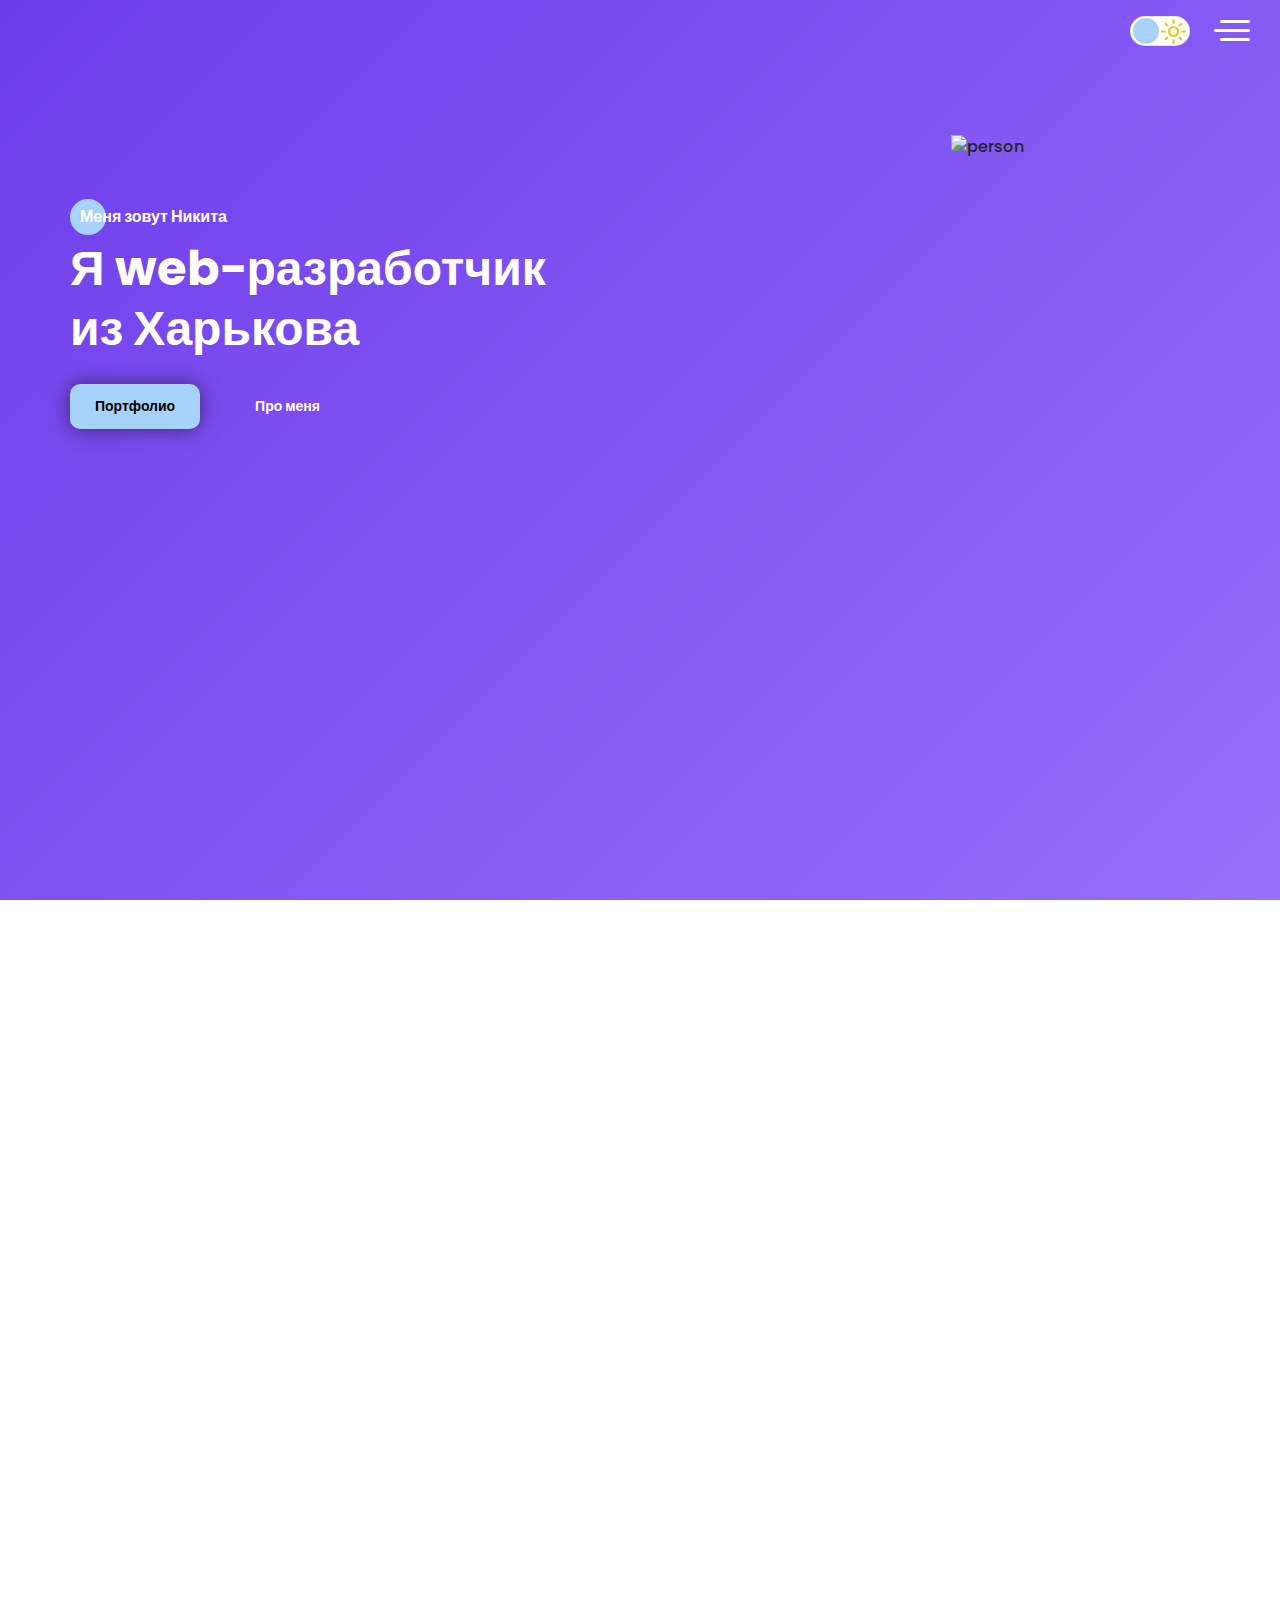
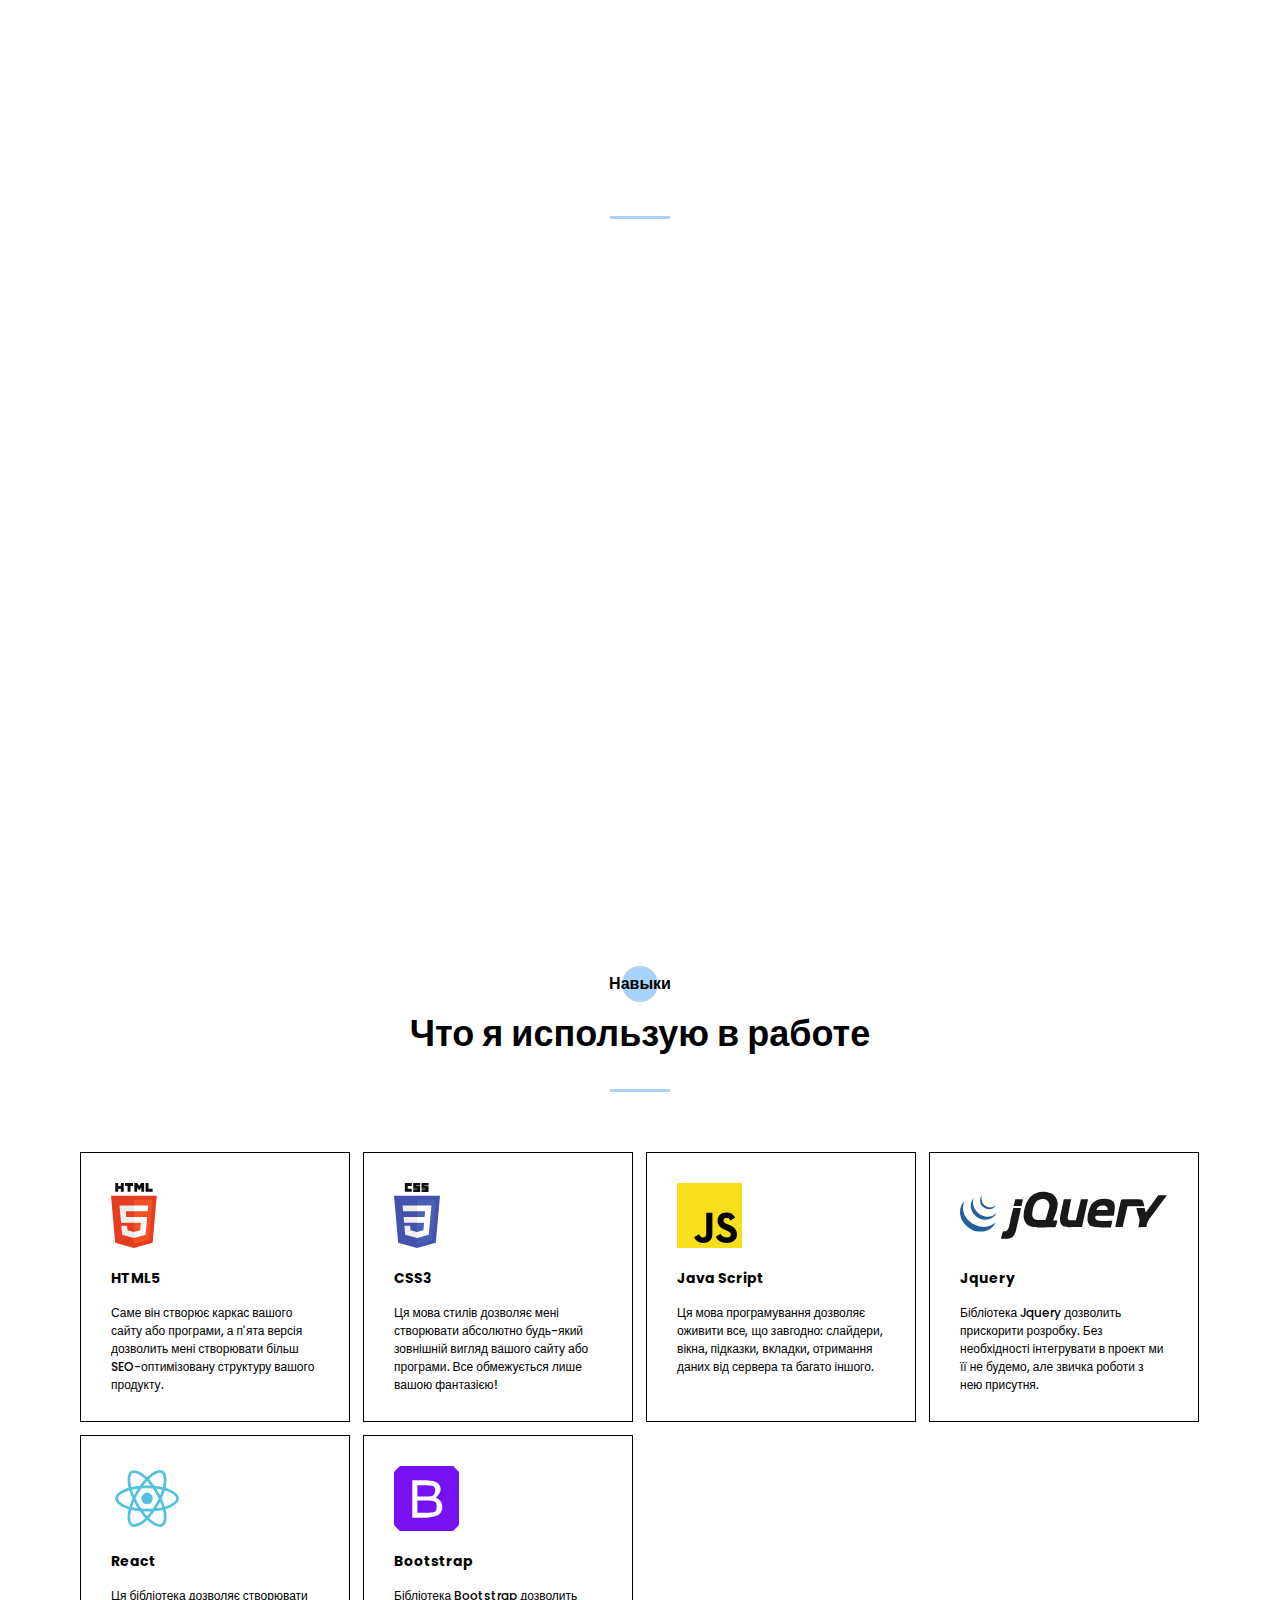
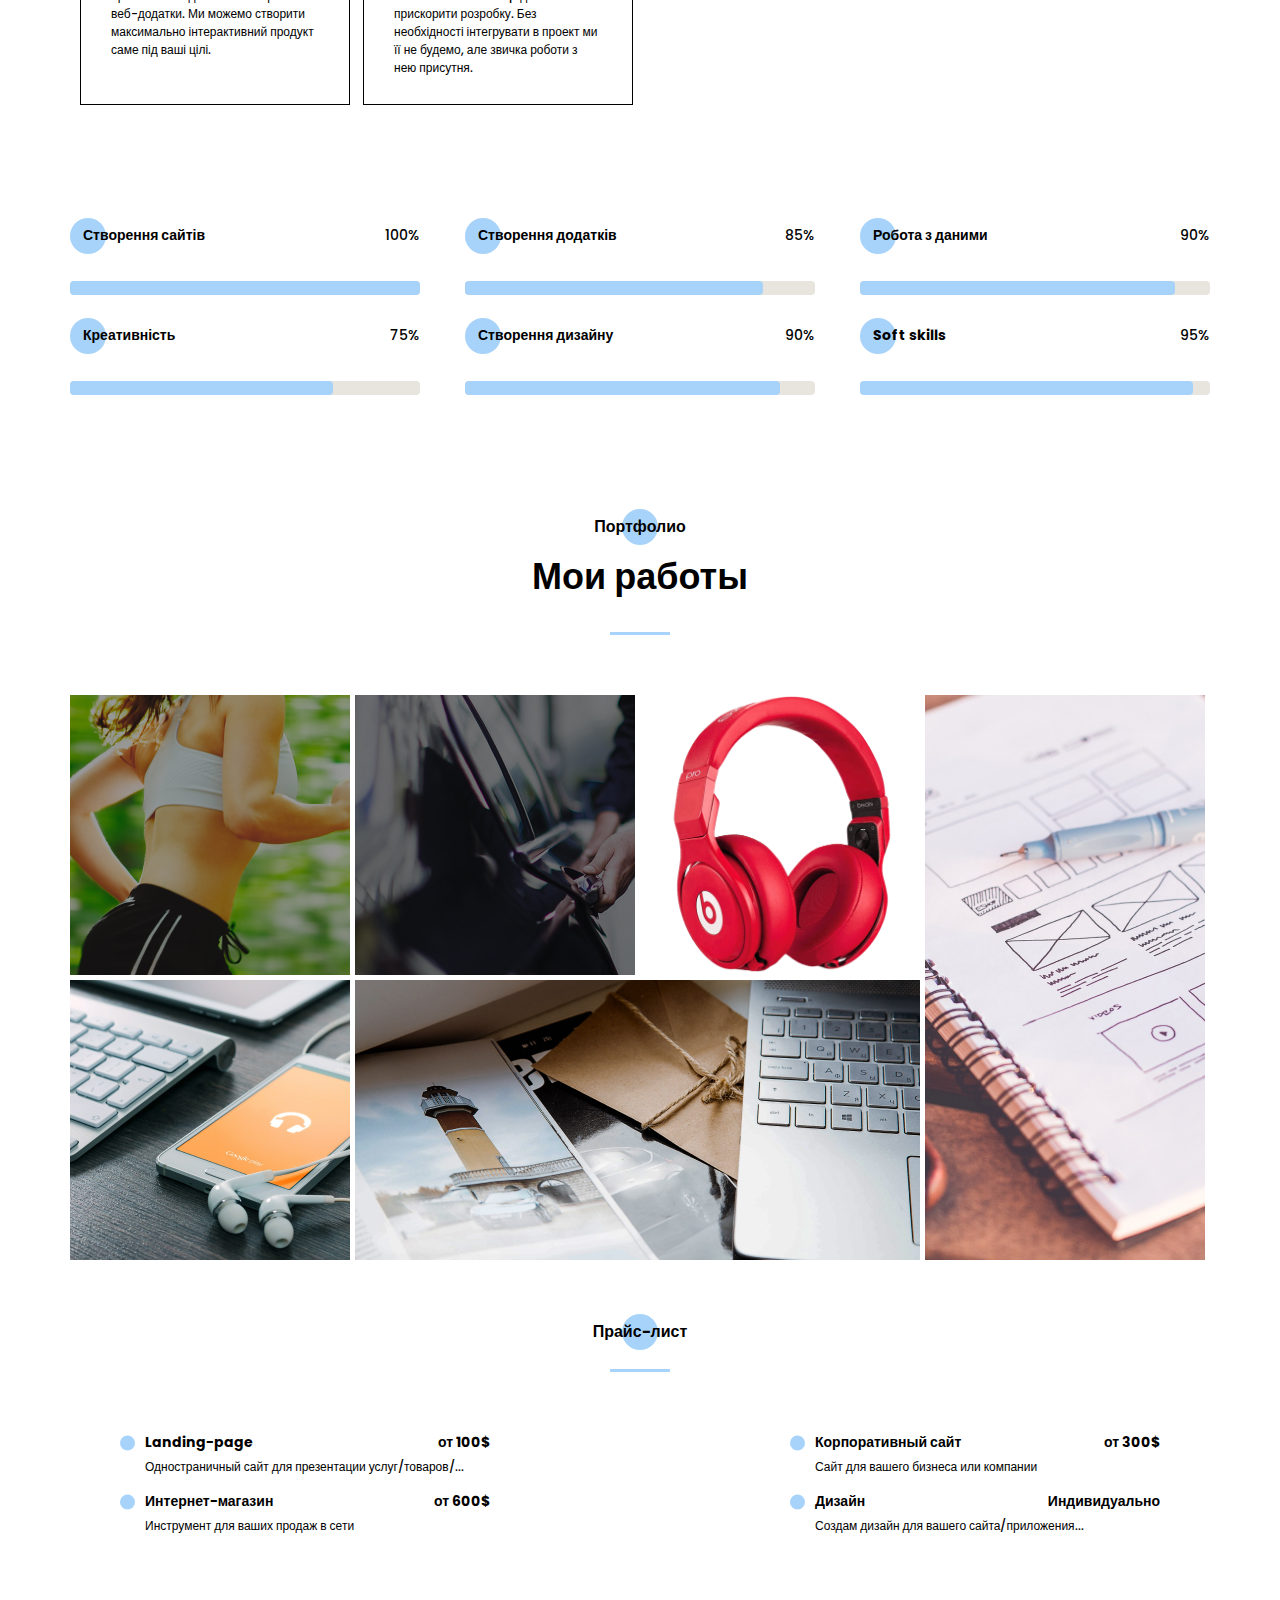
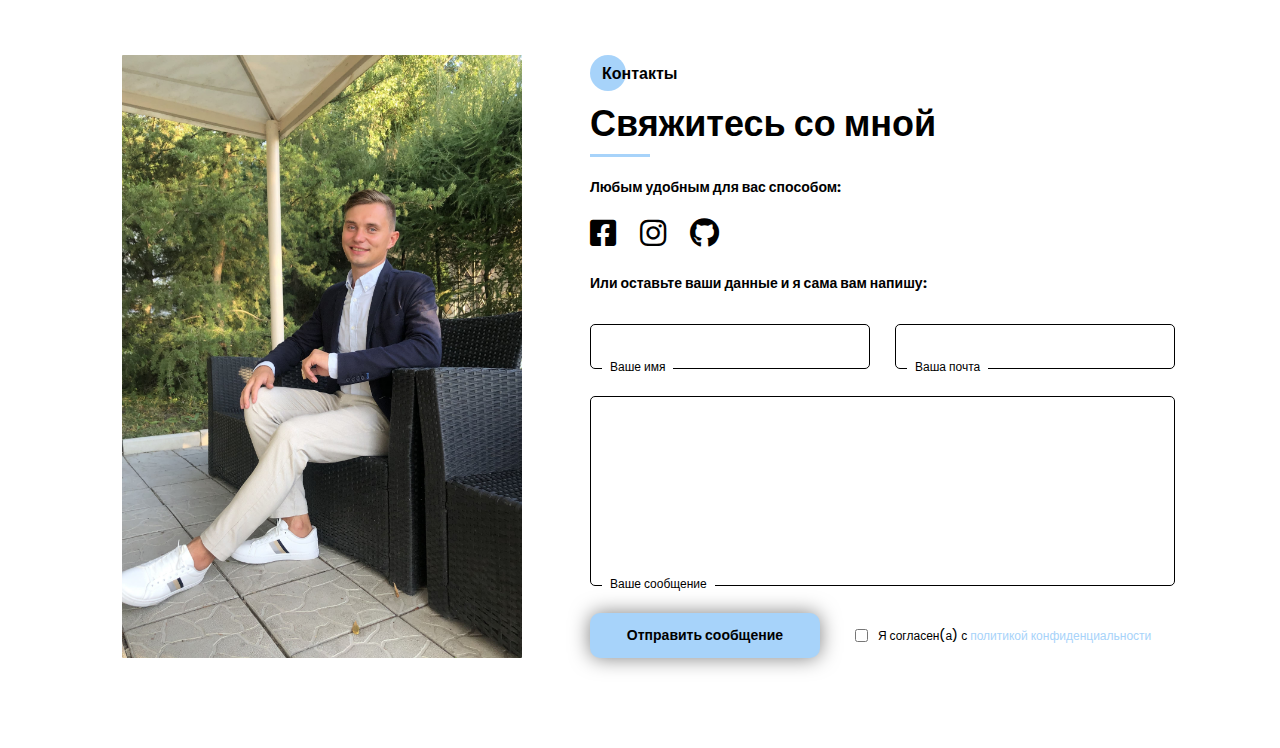
==== commit 600af4af: "animation blocks" ====
--- a/index.html
+++ b/index.html
@@ -1,4 +1,4 @@
-<!DOCTYPE html><html lang="ru"><head><meta charset="UTF-8"><meta http-equiv="X-UA-Compatible" content="IE=edge"><meta name="viewport" content="width=device-width,initial-scale=1"><!-- favicon --><link rel="apple-touch-icon" sizes="57x57" href="icons/favicon/apple-icon-57x57.png"><link rel="apple-touch-icon" sizes="60x60" href="icons/favicon/apple-icon-60x60.png"><link rel="apple-touch-icon" sizes="72x72" href="icons/favicon/apple-icon-72x72.png"><link rel="apple-touch-icon" sizes="76x76" href="icons/favicon/apple-icon-76x76.png"><link rel="apple-touch-icon" sizes="114x114" href="icons/favicon/apple-icon-114x114.png"><link rel="apple-touch-icon" sizes="120x120" href="icons/favicon/apple-icon-120x120.png"><link rel="apple-touch-icon" sizes="144x144" href="icons/favicon/apple-icon-144x144.png"><link rel="apple-touch-icon" sizes="152x152" href="icons/favicon/apple-icon-152x152.png"><link rel="apple-touch-icon" sizes="180x180" href="icons/favicon/apple-icon-180x180.png"><link rel="icon" type="image/png" sizes="192x192" href="icons/favicon/android-icon-192x192.png"><link rel="icon" type="image/png" sizes="32x32" href="icons/favicon/favicon-32x32.png"><link rel="icon" type="image/png" sizes="96x96" href="icons/favicon/favicon-96x96.png"><link rel="icon" type="image/png" sizes="16x16" href="icons/favicon/favicon-16x16.png"><link rel="manifest" href="icons/favicon/manifest.json"><meta name="msapplication-TileColor" content="#ffffff"><meta name="msapplication-TileImage" content="icons/favicon/ms-icon-144x144.png"><meta name="theme-color" content="#ffffff"><!-- meta-tag --><!-- Primary Meta Tags --><title>Resume-portfolio</title><meta name="title" content="My resume"><meta name="description" content="I am a beginner web-developer, this is my resume."><!-- Open Graph / Facebook --><meta property="og:type" content="website"><meta property="og:url" content="https://nikita0096.github.io/"><meta property="og:title" content="My resume"><meta property="og:description" content="I am a beginner web-developer, this is my resume."><meta property="og:image" content=""><!-- Twitter --><meta property="twitter:card" content="summary_large_image"><meta property="twitter:url" content="https://nikita0096.github.io/"><meta property="twitter:title" content="My resume"><meta property="twitter:description" content="I am a beginner web-developer, this is my resume."><meta property="twitter:image" content=""><link rel="stylesheet" href="https://fonts.googleapis.com/css2?family=Material+Symbols+Outlined:opsz,wght,FILL,GRAD@48,400,0,0"><link rel="stylesheet" href="css/style.min.css"></head><body><aside class="sidepanel"><a href="#" class="sidepanel__link"><span class="icon-github"></span></a> <a href="#" class="sidepanel__link"><span class="icon-instagram"></span></a> <a href="#" class="sidepanel__link"><span class="icon-square-facebook"></span></a><div class="sidepanel__divider"></div><div class="sidepanel__text"><span>Социальные сети</span></div></aside><div class="menu"><div class="menu__block"><div class="menu__close"><svg width="29" height="30" viewBox="0 0 29 30" fill="none" xmlns="http://www.w3.org/2000/svg"><path d="M17.1568 14.5231L28.4489 3.23075C29.1837 2.49623 29.1837 1.30861 28.4489 0.574085C27.7144 -0.160437 26.5267 -0.160437 25.7922 0.574085L14.4998 11.8665L3.20781 0.574085C2.47295 -0.160437 1.28567 -0.160437 0.551149 0.574085C-0.183716 1.30861 -0.183716 2.49623 0.551149 3.23075L11.8432 14.5231L0.551149 25.8155C-0.183716 26.55 -0.183716 27.7376 0.551149 28.4721C0.917206 28.8385 1.39852 29.0226 1.87948 29.0226C2.36045 29.0226 2.84141 28.8385 3.20781 28.4721L14.4998 17.1798L25.7922 28.4721C26.1586 28.8385 26.6396 29.0226 27.1205 29.0226C27.6015 29.0226 28.0825 28.8385 28.4489 28.4721C29.1837 27.7376 29.1837 26.55 28.4489 25.8155L17.1568 14.5231Z" fill="black"/></svg></div><nav><ul class="menu__list"><li class="menu__link"><a href="#about_me">ПРО МЕНЯ</a></li><li class="menu__link"><a href="#my_resume">МОЙ ОПЫТ</a></li><li class="menu__link"><a href="#skills">МОИ НАВЫКИ</a></li><li class="menu__link"><a href="#portfolio">МОИ РАБОТЫ</a></li><li class="menu__link"><a href="#price">ПРАЙС-ЛИСТ</a></li><li class="menu__link"><a href="#contacts">КОНТАКТЫ</a></li></ul></nav><div class="menu__social"><a href="#" class="sidepanel__link"><img src="icons/social/github.svg" alt="GitHub"></a><a href="#" class="sidepanel__link"><img src="icons/social/instagram.svg" alt="Instagram"></a><a href="#" class="sidepanel__link"><img src="icons/social/square-facebook.svg" alt="Facebook"></a></div></div><div class="menu__overlay"></div></div><section class="promo"><div class="theme"><span class="material-symbols-outlined" data-set="theme" id="dark-theme">dark_mode </span><span class="material-symbols-outlined" data-set="theme" id="light-theme">light_mode </span><span class="theme__toggle"></span></div><div class="humburger"><span class="humburger_top humburger_span"></span> <span class="long humburger_span"></span> <span class="humburger_bottom humburger_span"></span></div><div class="container"><div class="title title_fz16 promo__subtitle">Меня зовут Никита</div><h1 class="title title_fz48 promo__title">Я web-разработчик из Харькова</h1><div class="promo__buttons"><a href="#portfolio" class="promo__link btn promo__link_black">Портфолио</a> <a href="#about_me" class="promo__link">Про меня</a></div></div></section><section class="about" id="about_me"><div class="container"><div class="about__wrapper"><div class="about__photo"><picture><source media="(max-width: 576px)" srcset="img/photo-min.JPG"><source media="(min-width: 577px)" srcset="img/photo.JPG"><img src="img/photo.JPG" alt="photo"></picture></div><div class="about__descr"><h2 class="title title_fz16 about__title">Про меня</h2><div class="title title_fz36 about__subtitle">Меня зовут Никита</div><div class="divider"></div><p class="about__text">Lorem ipsum dolor sit amet, consectetur adipiscing elit, sed do eiusmod tempor incididunt ut labore et dolore magna aliqua. Ut enim ad minim veniam, quis nostrud exercitation ullamco laboris nisi ut aliquip ex ea commodo consequat. Duis aute irure dolor in reprehenderit in voluptate velit esse cillum dolore eu fugiat nulla pariatur. Excepteur sint occaecat cupidatat non proident, sunt in culpa qui officia deserunt mollit anim id est laborum</p></div><div class="about__skills"><div class="about__skills-item"><div class="about__skills-circle"><img src="icons/skills/web.development.svg" alt="web-dev"></div><div><div class="title title_fz14">Web-разработка</div><div class="about__skills-text">Lorem ipsum dolor sit amet, consectetur adipiscing elit, sed do eiusmod tempor incididunt ut labore et dolore magna aliqua.</div></div></div><div class="about__skills-item"><div class="about__skills-circle"><img src="icons/skills/mobile.dev.svg" alt="web-dev"></div><div><div class="title title_fz14">Разработка приложений</div><div class="about__skills-text">Lorem ipsum dolor sit amet, consectetur adipiscing elit, sed do eiusmod tempor incididunt ut labore et dolore magna aliqua.</div></div></div><div class="about__skills-item"><div class="about__skills-circle"><img src="icons/skills/design.svg" alt="web-dev"></div><div><div class="title title_fz14">UI/UX Design</div><div class="about__skills-text">Lorem ipsum dolor sit amet, consectetur adipiscing elit, sed do eiusmod tempor incididunt ut labore et dolore magna aliqua.</div></div></div></div></div></div></section><section class="resume" id="my_resume"><div class="container"><h2 class="title title_fz16 title__section-title">Опыт</h2><div class="title title_fz36 title__section-subtitle">Чем я буду полезен</div><div class="divider"></div><div class="resume__wrapper"><div class="resume__column"><h3 class="title title_fz20 resume__column-title">Образование</h3><ul><li><div class="resume__item"><div class="resume__item-head"><div class="resume__item-icon"><img src="icons/education/University.svg" alt="university"></div><h4 class="title title_fz14">ХНЕУ ім. С. Кузнеця</h4><div class="resume__item-location">Диплом бакалавра (2014-2020)</div></div><div class="resume__item-body">Lorem ipsum dolor sit amet, consectetur adipiscing elit, sed do eiusmod tempor incididunt ut labore et dolore magna aliqua.Lorem ipsum dolor sit amet, consectetur adipiscing elit, sed do eiusmo.</div></div></li><li><div class="resume__item"><div class="resume__item-head"><div class="resume__item-icon"><img src="icons/education/Courses.svg" alt="university"></div><h4 class="title title_fz14">Udemy</h4><div class="resume__item-location">Курсы по Web-разработке</div></div><div class="resume__item-body">Lorem ipsum dolor sit amet, consectetur adipiscing elit, sed do eiusmod tempor incididunt ut labore et dolore magna aliqua.Lorem ipsum dolor sit amet, consectetur adipiscing elit, sed do eiusmo.</div></div></li><li><div class="resume__item"><div class="resume__item-head"><div class="resume__item-icon"><img src="icons/education/Courses.svg" alt="university"></div><h4 class="title title_fz14">Udemy</h4><div class="resume__item-location">Курсы по JavaScript</div></div><div class="resume__item-body">Lorem ipsum dolor sit amet, consectetur adipiscing elit, sed do eiusmod tempor incididunt ut labore et dolore magna aliqua.Lorem ipsum dolor sit amet, consectetur adipiscing elit, sed do eiusmo.</div></div></li></ul></div><div class="resume__column"><h3 class="title title_fz20 resume__column-title">Сертификаты</h3><div class="resume__certificate"><div class="resume__inner"><img src="img/sertificat.jpg" alt="certificate"> <img src="img/sertificat.jpg" alt="certificate"></div></div><!-- <ul>
+<!DOCTYPE html><html lang="ru"><head><meta charset="UTF-8"><meta http-equiv="X-UA-Compatible" content="IE=edge"><meta name="viewport" content="width=device-width,initial-scale=1"><!-- favicon --><link rel="apple-touch-icon" sizes="57x57" href="icons/favicon/apple-icon-57x57.png"><link rel="apple-touch-icon" sizes="60x60" href="icons/favicon/apple-icon-60x60.png"><link rel="apple-touch-icon" sizes="72x72" href="icons/favicon/apple-icon-72x72.png"><link rel="apple-touch-icon" sizes="76x76" href="icons/favicon/apple-icon-76x76.png"><link rel="apple-touch-icon" sizes="114x114" href="icons/favicon/apple-icon-114x114.png"><link rel="apple-touch-icon" sizes="120x120" href="icons/favicon/apple-icon-120x120.png"><link rel="apple-touch-icon" sizes="144x144" href="icons/favicon/apple-icon-144x144.png"><link rel="apple-touch-icon" sizes="152x152" href="icons/favicon/apple-icon-152x152.png"><link rel="apple-touch-icon" sizes="180x180" href="icons/favicon/apple-icon-180x180.png"><link rel="icon" type="image/png" sizes="192x192" href="icons/favicon/android-icon-192x192.png"><link rel="icon" type="image/png" sizes="32x32" href="icons/favicon/favicon-32x32.png"><link rel="icon" type="image/png" sizes="96x96" href="icons/favicon/favicon-96x96.png"><link rel="icon" type="image/png" sizes="16x16" href="icons/favicon/favicon-16x16.png"><link rel="manifest" href="icons/favicon/manifest.json"><meta name="msapplication-TileColor" content="#ffffff"><meta name="msapplication-TileImage" content="icons/favicon/ms-icon-144x144.png"><meta name="theme-color" content="#ffffff"><!-- meta-tag --><!-- Primary Meta Tags --><title>Resume-portfolio</title><meta name="title" content="My resume"><meta name="description" content="I am a beginner web-developer, this is my resume."><!-- Open Graph / Facebook --><meta property="og:type" content="website"><meta property="og:url" content="https://nikita0096.github.io/"><meta property="og:title" content="My resume"><meta property="og:description" content="I am a beginner web-developer, this is my resume."><meta property="og:image" content=""><!-- Twitter --><meta property="twitter:card" content="summary_large_image"><meta property="twitter:url" content="https://nikita0096.github.io/"><meta property="twitter:title" content="My resume"><meta property="twitter:description" content="I am a beginner web-developer, this is my resume."><meta property="twitter:image" content=""><link rel="stylesheet" href="https://fonts.googleapis.com/css2?family=Material+Symbols+Outlined:opsz,wght,FILL,GRAD@48,400,0,0"><link rel="stylesheet" href="css/style.min.css"></head><body><aside class="sidepanel"><a href="#" class="sidepanel__link"><span class="icon-github"></span></a> <a href="#" class="sidepanel__link"><span class="icon-instagram"></span></a> <a href="#" class="sidepanel__link"><span class="icon-square-facebook"></span></a><div class="sidepanel__divider"></div><div class="sidepanel__text"><span>Социальные сети</span></div></aside><div class="menu"><div class="menu__block"><div class="menu__close"><svg width="29" height="30" viewBox="0 0 29 30" fill="none" xmlns="http://www.w3.org/2000/svg"><path d="M17.1568 14.5231L28.4489 3.23075C29.1837 2.49623 29.1837 1.30861 28.4489 0.574085C27.7144 -0.160437 26.5267 -0.160437 25.7922 0.574085L14.4998 11.8665L3.20781 0.574085C2.47295 -0.160437 1.28567 -0.160437 0.551149 0.574085C-0.183716 1.30861 -0.183716 2.49623 0.551149 3.23075L11.8432 14.5231L0.551149 25.8155C-0.183716 26.55 -0.183716 27.7376 0.551149 28.4721C0.917206 28.8385 1.39852 29.0226 1.87948 29.0226C2.36045 29.0226 2.84141 28.8385 3.20781 28.4721L14.4998 17.1798L25.7922 28.4721C26.1586 28.8385 26.6396 29.0226 27.1205 29.0226C27.6015 29.0226 28.0825 28.8385 28.4489 28.4721C29.1837 27.7376 29.1837 26.55 28.4489 25.8155L17.1568 14.5231Z" fill="black"/></svg></div><nav><ul class="menu__list"><li class="menu__link"><a href="#about_me">ПРО МЕНЯ</a></li><li class="menu__link"><a href="#my_resume">МОЙ ОПЫТ</a></li><li class="menu__link"><a href="#skills">МОИ НАВЫКИ</a></li><li class="menu__link"><a href="#portfolio">МОИ РАБОТЫ</a></li><li class="menu__link"><a href="#price">ПРАЙС-ЛИСТ</a></li><li class="menu__link"><a href="#contacts">КОНТАКТЫ</a></li></ul></nav><div class="menu__social"><a href="#" class="sidepanel__link"><img src="icons/social/github.svg" alt="GitHub"></a><a href="#" class="sidepanel__link"><img src="icons/social/instagram.svg" alt="Instagram"></a><a href="#" class="sidepanel__link"><img src="icons/social/square-facebook.svg" alt="Facebook"></a></div></div><div class="menu__overlay"></div></div><section class="promo"><div class="theme"><span class="material-symbols-outlined" data-set="theme" id="dark-theme">dark_mode </span><span class="material-symbols-outlined" data-set="theme" id="light-theme">light_mode </span><span class="theme__toggle"></span></div><div class="humburger"><span class="humburger_top humburger_span"></span> <span class="long humburger_span"></span> <span class="humburger_bottom humburger_span"></span></div><div class="container"><img src="./img/IMG_5483.PNG" alt="person" class="promo__img"><div class="title title_fz16 promo__subtitle anim-item anim-no-active">Меня зовут Никита</div><h1 class="title title_fz48 promo__title anim-item anim-no-active">Я web-разработчик из Харькова</h1><div class="promo__buttons"><a href="#portfolio" class="promo__link btn promo__link_black">Портфолио</a> <a href="#about_me" class="promo__link">Про меня</a></div></div></section><section class="about" id="about_me"><div class="container"><div class="about__wrapper"><div class="about__photo anim-item anim-no-active"><picture><source media="(max-width: 576px)" srcset="img/photo-min.JPG"><source media="(min-width: 577px)" srcset="img/photo.JPG"><img src="img/photo.JPG" alt="photo"></picture></div><div class="about__descr anim-item anim-no-active"><h2 class="title title_fz16 about__title">Про меня</h2><div class="title title_fz36 about__subtitle">Меня зовут Никита</div><div class="divider"></div><p class="about__text">Lorem ipsum dolor sit amet, consectetur adipiscing elit, sed do eiusmod tempor incididunt ut labore et dolore magna aliqua. Ut enim ad minim veniam, quis nostrud exercitation ullamco laboris nisi ut aliquip ex ea commodo consequat. Duis aute irure dolor in reprehenderit in voluptate velit esse cillum dolore eu fugiat nulla pariatur. Excepteur sint occaecat cupidatat non proident, sunt in culpa qui officia deserunt mollit anim id est laborum</p></div><div class="about__skills anim-item anim-no-active"><div class="about__skills-item"><div class="about__skills-circle"><img src="icons/skills/web.development.svg" alt="web-dev"></div><div><div class="title title_fz14">Web-разработка</div><div class="about__skills-text">Lorem ipsum dolor sit amet, consectetur adipiscing elit, sed do eiusmod tempor incididunt ut labore et dolore magna aliqua.</div></div></div><div class="about__skills-item"><div class="about__skills-circle"><img src="icons/skills/mobile.dev.svg" alt="web-dev"></div><div><div class="title title_fz14">Разработка приложений</div><div class="about__skills-text">Lorem ipsum dolor sit amet, consectetur adipiscing elit, sed do eiusmod tempor incididunt ut labore et dolore magna aliqua.</div></div></div><div class="about__skills-item"><div class="about__skills-circle"><img src="icons/skills/design.svg" alt="web-dev"></div><div><div class="title title_fz14">UI/UX Design</div><div class="about__skills-text">Lorem ipsum dolor sit amet, consectetur adipiscing elit, sed do eiusmod tempor incididunt ut labore et dolore magna aliqua.</div></div></div></div></div></div></section><section class="resume" id="my_resume"><div class="container"><h2 class="title title_fz16 title__section-title resume__title anim-item anim-no-active">Опыт</h2><div class="title title_fz36 title__section-subtitle resume__subtitle anim-item anim-no-active">Чем я буду полезен</div><div class="divider"></div><div class="resume__wrapper"><div class="resume__column anim-item anim-no-active"><h3 class="title title_fz20 resume__column-title anim-item anim-no-active">Образование</h3><ul><li><div class="resume__item"><div class="resume__item-head"><div class="resume__item-icon"><img src="icons/education/University.svg" alt="university"></div><h4 class="title title_fz14">ХНЕУ ім. С. Кузнеця</h4><div class="resume__item-location">Диплом бакалавра (2014-2020)</div></div><div class="resume__item-body">Lorem ipsum dolor sit amet, consectetur adipiscing elit, sed do eiusmod tempor incididunt ut labore et dolore magna aliqua.Lorem ipsum dolor sit amet, consectetur adipiscing elit, sed do eiusmo.</div></div></li><li><div class="resume__item"><div class="resume__item-head"><div class="resume__item-icon"><img src="icons/education/Courses.svg" alt="university"></div><h4 class="title title_fz14">Udemy</h4><div class="resume__item-location">Курсы по Web-разработке</div></div><div class="resume__item-body">Lorem ipsum dolor sit amet, consectetur adipiscing elit, sed do eiusmod tempor incididunt ut labore et dolore magna aliqua.Lorem ipsum dolor sit amet, consectetur adipiscing elit, sed do eiusmo.</div></div></li><li><div class="resume__item"><div class="resume__item-head"><div class="resume__item-icon"><img src="icons/education/Courses.svg" alt="university"></div><h4 class="title title_fz14">Udemy</h4><div class="resume__item-location">Курсы по JavaScript</div></div><div class="resume__item-body">Lorem ipsum dolor sit amet, consectetur adipiscing elit, sed do eiusmod tempor incididunt ut labore et dolore magna aliqua.Lorem ipsum dolor sit amet, consectetur adipiscing elit, sed do eiusmo.</div></div></li></ul></div><div class="resume__column"><h3 class="title title_fz20 resume__column-title anim-item anim-no-active">Сертификаты</h3><div class="resume__certificate anim-item anim-no-active"><div class="resume__inner"><img src="img/sertificat.jpg" alt="certificate"> <img src="img/sertificat.jpg" alt="certificate"></div></div><!-- <ul>
                         <li>
                             <div class="resume__item">
                                 <div class="resume__item-head">
--- a/css/style.min.css
+++ b/css/style.min.css
@@ -4,4 +4,4 @@
  * Copyright 2011-2021 Twitter, Inc.
  * Licensed under MIT (https://github.com/twbs/bootstrap/blob/main/LICENSE)
  * Forked from Normalize.css, licensed MIT (https://github.com/necolas/normalize.css/blob/master/LICENSE.md)
- */:root{--bs-blue:#0d6efd;--bs-indigo:#6610f2;--bs-purple:#6f42c1;--bs-pink:#d63384;--bs-red:#dc3545;--bs-orange:#fd7e14;--bs-yellow:#ffc107;--bs-green:#198754;--bs-teal:#20c997;--bs-cyan:#0dcaf0;--bs-white:#fff;--bs-gray:#6c757d;--bs-gray-dark:#343a40;--bs-gray-100:#f8f9fa;--bs-gray-200:#e9ecef;--bs-gray-300:#dee2e6;--bs-gray-400:#ced4da;--bs-gray-500:#adb5bd;--bs-gray-600:#6c757d;--bs-gray-700:#495057;--bs-gray-800:#343a40;--bs-gray-900:#212529;--bs-primary:#0d6efd;--bs-secondary:#6c757d;--bs-success:#198754;--bs-info:#0dcaf0;--bs-warning:#ffc107;--bs-danger:#dc3545;--bs-light:#f8f9fa;--bs-dark:#212529;--bs-primary-rgb:13,110,253;--bs-secondary-rgb:108,117,125;--bs-success-rgb:25,135,84;--bs-info-rgb:13,202,240;--bs-warning-rgb:255,193,7;--bs-danger-rgb:220,53,69;--bs-light-rgb:248,249,250;--bs-dark-rgb:33,37,41;--bs-white-rgb:255,255,255;--bs-black-rgb:0,0,0;--bs-body-color-rgb:33,37,41;--bs-body-bg-rgb:255,255,255;--bs-font-sans-serif:system-ui,-apple-system,"Segoe UI",Roboto,"Helvetica Neue",Arial,"Noto Sans","Liberation Sans",sans-serif,"Apple Color Emoji","Segoe UI Emoji","Segoe UI Symbol","Noto Color Emoji";--bs-font-monospace:SFMono-Regular,Menlo,Monaco,Consolas,"Liberation Mono","Courier New",monospace;--bs-gradient:linear-gradient(180deg, rgba(255, 255, 255, 0.15), rgba(255, 255, 255, 0));--bs-body-font-family:var(--bs-font-sans-serif);--bs-body-font-size:1rem;--bs-body-font-weight:400;--bs-body-line-height:1.5;--bs-body-color:#212529;--bs-body-bg:#fff}*,::after,::before{box-sizing:border-box}@media(prefers-reduced-motion:no-preference){:root{scroll-behavior:smooth}}body{margin:0;font-family:var(--bs-body-font-family);font-size:var(--bs-body-font-size);font-weight:var(--bs-body-font-weight);line-height:var(--bs-body-line-height);color:var(--bs-body-color);text-align:var(--bs-body-text-align);background-color:var(--bs-body-bg);-webkit-text-size-adjust:100%;-webkit-tap-highlight-color:rgba(0,0,0,0)}hr{margin:1rem 0;color:inherit;background-color:currentColor;border:0;opacity:.25}hr:not([size]){height:1px}h1,h2,h3,h4,h5,h6{margin-top:0;margin-bottom:.5rem;font-weight:500;line-height:1.2}h1{font-size:calc(1.375rem + 1.5vw)}@media(min-width:1200px){h1{font-size:2.5rem}}h2{font-size:calc(1.325rem + .9vw)}@media(min-width:1200px){h2{font-size:2rem}}h3{font-size:calc(1.3rem + .6vw)}@media(min-width:1200px){h3{font-size:1.75rem}}h4{font-size:calc(1.275rem + .3vw)}@media(min-width:1200px){h4{font-size:1.5rem}}h5{font-size:1.25rem}h6{font-size:1rem}p{margin-top:0;margin-bottom:1rem}abbr[data-bs-original-title],abbr[title]{-webkit-text-decoration:underline dotted;text-decoration:underline dotted;cursor:help;-webkit-text-decoration-skip-ink:none;text-decoration-skip-ink:none}address{margin-bottom:1rem;font-style:normal;line-height:inherit}ol,ul{padding-left:2rem}dl,ol,ul{margin-top:0;margin-bottom:1rem}ol ol,ol ul,ul ol,ul ul{margin-bottom:0}dt{font-weight:700}dd{margin-bottom:.5rem;margin-left:0}blockquote{margin:0 0 1rem}b,strong{font-weight:bolder}small{font-size:.875em}mark{padding:.2em;background-color:#fcf8e3}sub,sup{position:relative;font-size:.75em;line-height:0;vertical-align:baseline}sub{bottom:-.25em}sup{top:-.5em}a{color:#0d6efd;text-decoration:underline}a:hover{color:#0a58ca}a:not([href]):not([class]),a:not([href]):not([class]):hover{color:inherit;text-decoration:none}code,kbd,pre,samp{font-family:var(--bs-font-monospace);font-size:1em;direction:ltr;unicode-bidi:bidi-override}pre{display:block;margin-top:0;margin-bottom:1rem;overflow:auto;font-size:.875em}pre code{font-size:inherit;color:inherit;word-break:normal}code{font-size:.875em;color:#d63384;word-wrap:break-word}a>code{color:inherit}kbd{padding:.2rem .4rem;font-size:.875em;color:#fff;background-color:#212529;border-radius:.2rem}kbd kbd{padding:0;font-size:1em;font-weight:700}figure{margin:0 0 1rem}img,svg{vertical-align:middle}table{caption-side:bottom;border-collapse:collapse}caption{padding-top:.5rem;padding-bottom:.5rem;color:#6c757d;text-align:left}th{text-align:inherit;text-align:-webkit-match-parent}tbody,td,tfoot,th,thead,tr{border-color:inherit;border-style:solid;border-width:0}label{display:inline-block}button{border-radius:0}button:focus:not(:focus-visible){outline:0}button,input,optgroup,select,textarea{margin:0;font-family:inherit;font-size:inherit;line-height:inherit}button,select{text-transform:none}[role=button]{cursor:pointer}select{word-wrap:normal}select:disabled{opacity:1}[list]::-webkit-calendar-picker-indicator{display:none}[type=button],[type=reset],[type=submit],button{-webkit-appearance:button}[type=button]:not(:disabled),[type=reset]:not(:disabled),[type=submit]:not(:disabled),button:not(:disabled){cursor:pointer}::-moz-focus-inner{padding:0;border-style:none}textarea{resize:vertical}fieldset{min-width:0;padding:0;margin:0;border:0}legend{float:left;width:100%;padding:0;margin-bottom:.5rem;font-size:calc(1.275rem + .3vw);line-height:inherit}@media(min-width:1200px){legend{font-size:1.5rem}}legend+*{clear:left}::-webkit-datetime-edit-day-field,::-webkit-datetime-edit-fields-wrapper,::-webkit-datetime-edit-hour-field,::-webkit-datetime-edit-minute,::-webkit-datetime-edit-month-field,::-webkit-datetime-edit-text,::-webkit-datetime-edit-year-field{padding:0}::-webkit-inner-spin-button{height:auto}[type=search]{outline-offset:-2px;-webkit-appearance:textfield}::-webkit-search-decoration{-webkit-appearance:none}::-webkit-color-swatch-wrapper{padding:0}::file-selector-button{font:inherit}::-webkit-file-upload-button{font:inherit;-webkit-appearance:button}output{display:inline-block}iframe{border:0}summary{display:list-item;cursor:pointer}progress{vertical-align:baseline}[hidden]{display:none!important}@font-face{font-family:Poppins;src:url(../fonts/Poppins-Medium.woff2) format("woff2"),url(../fonts/Poppins-Medium.woff) format("woff");font-weight:500;font-style:normal;font-display:swap}@font-face{font-family:Poppins;src:url(../fonts/Poppins-Bold.woff2) format("woff2"),url(../fonts/Poppins-Bold.woff) format("woff");font-weight:700;font-style:normal;font-display:swap}@font-face{font-family:icomoon;src:url(../fonts/icomoon.eot?3acyun);src:url(../fonts/icomoon.eot?3acyun#iefix) format("embedded-opentype"),url(../fonts/icomoon.ttf?3acyun) format("truetype"),url(../fonts/icomoon.woff?3acyun) format("woff"),url(../fonts/icomoon.svg?3acyun#icomoon) format("svg");font-weight:400;font-style:normal;font-display:block}[class*=" icon-"],[class^=icon-]{font-family:icomoon!important;speak:never;font-style:normal;font-weight:400;font-variant:normal;text-transform:none;line-height:1;-webkit-font-smoothing:antialiased;-moz-osx-font-smoothing:grayscale}.icon-github:before{content:""}.icon-instagram:before{content:""}.icon-square-facebook:before{content:""}.icon-telegram:before{content:""}@keyframes slider{from{transform:translateX(0)}25%{transform:translateX(0)}30%{transform:translateX(0)}35%{transform:translateX(0)}40%{transform:translateX(0)}50%{transform:translateX(0)}to{transform:translateX(-100%)}}*{font-family:Poppins,sans-serif;box-sizing:border-box;margin:0;padding:0}.container{width:1140px;margin:0 auto}.divider{width:60px;height:3px;background-color:var(--main-color);margin:25px auto 0 auto}body{position:relative;--main-color:#A7D3FA;--bg-color:#fff;--black-color:#000000;--white-color:#ffffff;--btn-shadow:rgba(0, 0, 0, 0.15);--btn-shadow-hover:rgba(0, 0, 0, 0.5);--certificate-shadow:rgba(0,0,0,0.3);--progress-bar:#E8E4DE}body.dark{--main-color:#A7D3FA;--bg-color:#222222;--black-color:#ffffff;--white-color:#222222;--btn-shadow:rgba(255, 255, 255, 0.15);--btn-shadow-hover:rgba(255, 255, 255, 0.5);--certificate-shadow:rgba(255, 255, 255, 0.3);--progress-bar:#E8E4DE}html{scroll-behavior:smooth}.promo{min-height:100vh;position:relative;background:url(../img/main_bg.jpg) no-repeat 50%/cover;padding-top:205px}.promo__title{width:535px;margin-top:10px;color:#fff!important}.promo__subtitle{position:relative;padding-left:10px;color:#fff!important;z-index:2}.promo__subtitle::before{content:"";position:absolute;top:-25%;left:0;width:36px;height:36px;background-color:var(--main-color);border-radius:100%;z-index:-1}.promo__buttons{display:flex;align-items:center;justify-content:space-between;width:250px;margin-top:25px}.promo .btn:hover{box-shadow:0 0 15px rgba(255,255,255,.4)}.promo__link{text-align:center;font-weight:700;font-size:14px;text-decoration:none;color:#fff}.promo__link:hover{color:#000}.promo__link_black{color:#000}.title{font-weight:700;font-size:36px;line-height:60px;color:var(--black-color);z-index:10}.title_fz14{font-size:14px;line-height:21px}.title_fz16{font-size:16px;line-height:24px}.title_fz20{font-size:20px;line-height:30px}.title_fz36{font-size:36px;line-height:60px}.title_fz48{font-size:48px}.title__section-title{position:relative;text-align:center;z-index:10;color:var(--black-color)}.title__section-title::before{content:"";position:absolute;top:-25%;left:0;width:36px;height:36px;background-color:var(--main-color);border-radius:100%;z-index:-1}.title__section-title:before{left:50%;transform:translateX(-50%);top:-6px}.title__section-subtitle{text-align:center;margin-top:6px;color:var(--black-color)}.btn{padding:12px 25px;height:45px;background:var(--main-color);box-shadow:0 4px 4px var(--btn-shadow);transition:all .6s}.btn:hover{box-shadow:0 0 20px var(--btn-shadow-hover)}.theme{position:fixed;top:16px;right:90px;width:60px;height:30px;display:flex;justify-content:center;align-items:center;background-color:var(--white-color);border:1px solid rgba(209,206,206,.4784313725);border-radius:25px;cursor:pointer;transition:all 1s}.theme #dark-theme{font-size:27px;color:#fff}.theme #light-theme{font-size:27px;color:#e2d113}.theme__toggle{position:absolute;display:block;height:90%;width:45%;left:4%;border:1px solid rgba(209,206,206,.4784313725);background-color:var(--main-color);border-radius:100%;transition:all .5s}.theme__toggle_active{left:51%}.humburger{position:fixed;top:20px;right:30px;width:36px;height:21px;display:flex;flex-direction:column;justify-content:space-between;align-items:flex-end;cursor:pointer}.humburger span{display:block;width:30px;height:3px;background-color:#fff;border-radius:10px}.humburger span.long{width:36px}.menu{position:fixed;top:0;left:-100%;width:100%;height:100vh;z-index:100;visibility:hidden;opacity:0;transition:all 1s}.menu.active{visibility:visible;opacity:1;left:0}.menu__block{position:relative;width:345px;height:100%;padding-top:140px;padding-left:40px;background:var(--main-color);transition:all .6s;z-index:10}.menu__close{position:absolute;top:25px;right:25px;cursor:pointer}.menu__list{padding-left:35px;list-style-type:none}.menu__link{position:relative;font-weight:700;font-size:24px;line-height:36px;margin-bottom:15px;transition:all .6s}.menu__link::before{content:"";position:absolute;left:-35px;top:10px;width:15px;height:15px;border:1px solid var(--black-color);border-radius:100%;transition:all .6s}.menu__link:hover::before{background-color:var(--white-color)}.menu__link a{color:var(--white-color);text-decoration:none}.menu__social{position:absolute;left:50%;transform:translateX(-50%);bottom:50px;display:flex;justify-content:space-between;align-items:center;width:90px}.menu__social img{width:20px}.menu__overlay{position:fixed;top:0;width:100%;height:100%;background-color:var(--white-color);opacity:.75}.sidepanel{position:fixed;top:230px;left:50px;display:flex;flex-direction:column;justify-content:space-between;align-items:center;height:340px;z-index:3;color:#fff;transition:all 1s}.sidepanel__divider{width:2px;height:70px;background-color:#fff;transition:all 1s}.sidepanel__text{height:150px;width:25px}.sidepanel__text span{display:block;width:150px;transform:rotate(-90deg) translate(-35%,-260%);font-weight:700;font-size:16px}.sidepanel__link{text-decoration:none;color:#fff;width:20px;height:20px;transition:all .1s}.sidepanel__link span{display:block;position:relative;font-size:20px;transform:rotate(-90deg);transition:all .6s}.sidepanel__link span:hover{color:var(--black-color);transform:rotate(0)}.about{padding-top:120px;background-color:var(--bg-color)}.about__wrapper{display:grid;grid-template-columns:400px 670px;grid-template-rows:minmax(245px,auto) minmax(255px,auto);grid-auto-rows:minmax(245px,auto);-moz-column-gap:70px;column-gap:70px;row-gap:40px}.about__photo{grid-row:1/3}.about__photo img{width:100%;height:100%;-o-object-fit:cover;object-fit:cover;border-radius:1px}.about__descr{padding-top:6px}.about__descr .divider{margin:0}.about__text{font-size:14px;line-height:21px;color:var(--black-color);margin-top:20px}.about__title{position:relative;padding-left:12px;padding-top:1px}.about__title::before{content:"";position:absolute;top:-25%;left:0;width:36px;height:36px;background-color:var(--main-color);border-radius:100%;z-index:-1}.about__skills{display:grid;grid-template:repeat(2,minmax(115px,auto))/repeat(2,260px);grid-auto-rows:1fr;-moz-column-gap:50px;column-gap:50px;row-gap:20px;z-index:0}.about__skills-item{display:grid;grid-template-columns:40px 200px;-moz-column-gap:20px;column-gap:20px}.about__skills-circle{position:relative;padding:15px 0 0 15px}.about__skills-circle::before{content:"";position:absolute;top:-25%;left:0;width:36px;height:36px;background-color:var(--main-color);border-radius:100%;z-index:-1}.about__skills-circle:before{top:0}.about__skills-text{font-size:12px;line-height:18px;margin-top:6px;color:var(--black-color)}.resume{padding-top:120px;background-color:var(--bg-color)}.resume__wrapper{padding:60px 65px 0 65px;display:grid;grid-template-columns:436px 520px;justify-content:space-between}.resume__column h3{margin-bottom:0}.resume__column-title{position:relative;padding-left:35px}.resume__column-title::before{content:"";position:absolute;left:-7px;top:50%;transform:translateY(-50%);width:15px;height:15px;background:var(--main-color);border-radius:100%}.resume__column ul{list-style-type:none;padding-left:0}.resume__column ul li{position:relative}.resume__column ul li:after{content:"";width:1px;height:calc(100% + 8px);position:absolute;top:-8px;left:0;background-color:var(--black-color)}.resume__item{position:relative}.resume__item::before{content:"";height:1px;width:45px;position:absolute;top:63px;background-color:var(--black-color)}.resume__item-head{padding:45px 0 0 100px}.resume__item-head h4{margin-bottom:0}.resume__item-icon{position:absolute;top:45px;left:45px;z-index:0}.resume__item-icon::before{content:"";position:absolute;top:-25%;left:0;width:36px;height:36px;background-color:var(--main-color);border-radius:100%;z-index:-1}.resume__item-icon img{position:absolute;left:17px;top:14px}.resume__item-location{font-size:12px;line-height:18px;color:var(--black-color);margin-top:5px}.resume__item-body{padding:12px 0 0 43px;font-size:12px;line-height:18px;color:var(--black-color)}.resume__certificate{margin-top:45px;width:100%;overflow:hidden;border-radius:5px;box-shadow:5px 5px 25px var(--certificate-shadow);transform-origin:top center;transition:1s all;cursor:pointer}.resume__certificate:hover{transform:translate3d(-150px,20px,0);width:120%}.resume__inner{display:flex;width:100%;animation:slider 3.5s infinite linear}.resume__inner img{width:100%;height:100%;-o-object-fit:cover;object-fit:cover;display:block}.resume__inner:hover{animation:none}.capabilities{padding-top:128px;background-color:var(--bg-color)}.capabilities__wrapper{padding:60px 10px 0 10px;display:grid;grid-template-columns:repeat(auto-fit,270px);grid-template-rows:minmax(270px,auto);grid-auto-rows:minmax(270px,auto);gap:13px}.capabilities__item{display:flex;flex-direction:column;align-items:start;padding:30px 30px 25px 30px;border:1px solid var(--black-color)}.capabilities__item-icon{height:65px}.capabilities__item-icon img{height:100%;width:100%}.capabilities__item-title{margin-top:20px}.capabilities__item-descr{margin-top:15px;font-weight:500;font-size:12px;line-height:18px;color:var(--black-color)}.capabilities__progress{padding-top:120px;display:grid;grid-template-columns:repeat(auto-fit,350px);grid-template-rows:minmax(70px,auto);grid-auto-rows:minmax(70px,auto);-moz-column-gap:45px;column-gap:45px;row-gap:30px}.capabilities__progress-text{display:flex;justify-content:space-between;padding-left:13px}.capabilities__progress-title{position:relative}.capabilities__progress-title::before{content:"";position:absolute;top:-25%;left:0;width:36px;height:36px;background-color:var(--main-color);border-radius:100%;z-index:-1}.capabilities__progress-title:before{left:-13px;top:-7px}.capabilities__progress-percent{font-weight:500;font-size:14px;line-height:21px;color:var(--black-color)}.capabilities__progress_bar{width:100%;height:14px;background:var(--progress-bar);border-radius:4px;margin-top:35px}.capabilities__progress_line{height:14px;background:var(--main-color);border-radius:4px;z-index:10}.portfolio{padding-top:120px;background-color:var(--bg-color)}.portfolio__wrapper{margin-top:60px;display:grid;grid-template-columns:repeat(auto-fit,280px);grid-template-rows:repeat(2,280px);grid-auto-rows:280px;gap:5px}.portfolio__wrapper .vertical{grid-row:1/3;grid-column:4/5}.portfolio__wrapper .horizontal{grid-row:2/3;grid-column:2/4}.portfolio__item{transition:all .6s}.portfolio__item:hover{transform:scale(1.05);filter:contrast(130%)}.portfolio__item img{width:100%;height:100%;-o-object-fit:cover;object-fit:cover}.price{padding-top:60px;background-color:var(--bg-color)}.price__wrapper{padding:60px 50px 0 50px;display:grid;grid-template-columns:repeat(2,370px);grid-template-rows:minmax(44px,auto);grid-auto-rows:minmax(44px,auto);row-gap:15px;justify-content:space-between}.price__element{margin-left:25px;display:grid;grid-template:repeat(2,minmax(21,auto))/repeat(2,auto);justify-content:space-between}.price__title{position:relative}.price__title::before{content:"";position:absolute;left:-7px;top:50%;transform:translateY(-50%);width:15px;height:15px;background:var(--main-color);border-radius:100%}.price__title:before{left:-25px}.price__coast{justify-self:end}.price__descr{font-size:12px;line-height:18px;color:var(--black-color);grid-column:1/3;margin-top:5px}.contacts{padding:120px 0 90px 0;background-color:var(--bg-color)}.contacts__wrapper{padding:0 35px 0 52px;display:grid;grid-template-columns:400px 585px;justify-content:space-between}.contacts__photo img{width:100%;height:100%;-o-object-fit:cover;object-fit:cover;border-radius:1px}.contacts__descr{padding-top:6px}.contacts__descr .divider{margin:0}.contacts__title{position:relative;padding-left:12px;padding-top:1px}.contacts__title::before{content:"";position:absolute;top:-25%;left:0;width:36px;height:36px;background-color:var(--main-color);border-radius:100%;z-index:-1}.contacts__social,.contacts__text{margin-top:20px}.contacts__link{margin-right:20px;text-decoration:none}.contacts__link img{max-width:30px;max-height:30px}.contacts__form{margin-top:30px;display:grid;grid-template:45px 190px 45px/repeat(2,280px);justify-content:space-between;row-gap:27px}.contacts__form label{display:block;position:absolute;bottom:-7px;left:12px;height:18px;padding:0 8px;font-size:12px;transition:all 150ms;background-color:var(--white-color);color:var(--black-color)}.contacts__input{position:relative}.contacts__input input{width:100%;height:100%;padding:0 20px;font-size:12px;background-color:var(--white-color);color:var(--black-color);border:solid 1.5px var(--black-color);border-radius:5px;transition:all 150ms}.contacts__input input:focus{border:solid 1.5px var(--main-color);outline:0}.contacts__input input:focus~label{transform:translateY(-240%) scale(1.1);background-color:var(--white-color);color:var(--main-color)}.contacts__triggers{grid-column:1/3;display:grid;grid-template-columns:repeat(2,auto);-moz-column-gap:35px;column-gap:35px}.contacts__policy{font-size:12px;line-height:18px;display:flex;align-items:center;color:var(--black-color)}.contacts__policy a{text-decoration:none;color:var(--main-color)}.contacts__policy input{margin-right:10px}.contacts__textarea{position:relative;grid-column:1/3}.contacts__textarea textarea{width:100%;height:100%;resize:none;padding:20px 20px;font-size:12px;background-color:var(--white-color);color:var(--black-color);border:solid 1.5px var(--black-color);border-radius:5px}.contacts__textarea textarea:focus{border:solid 1.5px var(--main-color);outline:0}.contacts__textarea textarea:focus~label{transform:translateY(-1rem) scale(1.1);background-color:var(--white-color);color:var(--main-color)}.contacts__btn{border:none;font-weight:700;font-size:14px;line-height:21px}.contacts__social span{font-size:30px;color:var(--black-color)}.pageup{display:none;position:fixed;right:40px;bottom:40px}.pageup__circle{display:flex;justify-content:center;align-items:center;width:40px;height:40px;border-radius:100%;background-color:var(--main-color)}.pageup .arrow_right{width:15px;height:3px;background-color:var(--white-color);transform:translate(-3px) rotate(45deg);border-radius:2px}.pageup .arrow_left{width:15px;height:3px;background-color:var(--white-color);transform:translate(3px) rotate(-45deg);border-radius:2px}@media(max-width:1439px){.sidepanel{display:none}}@media(max-width:1200px){.container{max-width:960px}.about__wrapper{grid-template-columns:400px 520px;-moz-column-gap:40px;column-gap:40px}.about__skills{grid-template:repeat(2,minmax(115px,auto))/repeat(2,250px);-moz-column-gap:20px;column-gap:20px}.about__skills-item{grid-template-columns:40px 195px;-moz-column-gap:15px;column-gap:15px}.resume__wrapper{grid-template-columns:repeat(2,345px);justify-content:space-between;-moz-column-gap:unset;column-gap:unset}.capabilities__wrapper{grid-template-columns:repeat(3,270px);justify-content:space-between}.capabilities__progress{grid-template-columns:repeat(2,350px);justify-content:space-between}.portfolio__wrapper{justify-content:space-around;row-gap:35px}.portfolio__wrapper .horizontal{grid-row:unset;grid-column:unset}.portfolio__wrapper .vertical{grid-row:unset;grid-column:unset}.portfolio__wrapper__item:hover{transform:none;filter:none}.contacts__wrapper{grid-template-columns:400px 440px}.contacts__form{grid-template-columns:repeat(2,210px)}.contacts__triggers{justify-content:space-between;grid-template-columns:250px 150px}.contacts__policy{font-size:10px}}@media(max-width:992px){.container{max-width:720px}.about__wrapper{grid-template-columns:300px 380px;-moz-column-gap:20px;column-gap:20px}.about__skills{grid-template-columns:380px;grid-auto-rows:minmax(100px,auto)}.about__skills-item{grid-template-columns:40px 320px;gap:20px}.title_fz36{font-size:30px}.divider{margin-top:15px}.resume__wrapper{grid-template-columns:repeat(2,280px);justify-content:space-between}.capabilities__wrapper{grid-template-columns:repeat(auto-fit,270px);justify-content:space-around}.price{padding-top:46px}.price__wrapper{grid-template-columns:repeat(auto-fit,350px);padding:0;padding-top:20px}.contacts{padding-top:60px}.contacts__wrapper{grid-template-columns:600px;justify-content:center}.contacts__photo{display:none}.contacts__form{grid-template-columns:repeat(2,285px)}.contacts__triggers{justify-content:space-between;grid-template-columns:repeat(2,auto)}.contacts__policy{font-size:12px}}@media(max-width:768px){.container{max-width:540px}.title_fz48{font-size:28px}.humburger{right:20px}.menu__block{width:250px;padding-left:20px}.promo{background:url(../img/main_bg.jpg) no-repeat 57%/cover}.promo__title{line-height:39px;width:300px}.about{padding-top:40px}.about__wrapper{grid-template:430px auto auto/1fr}.about__photo{grid-row:unset}.about__skills{grid-template-columns:repeat(2,260px)}.about__skills-item{grid-template-columns:40px 200px;-moz-column-gap:20px;column-gap:20px}.resume__wrapper{padding:50px 0 0 0;grid-template-columns:1fr;row-gap:50px}.resume__certificate:hover{transform:none;width:100%}.resume__inner:hover{animation:slider 5s infinite linear}.capabilities{padding-top:46px}.capabilities__wrapper{grid-template-columns:270px;justify-content:center;row-gap:20px}.capabilities__progress{grid-template-columns:350px;row-gap:40px;justify-content:center}.portfolio{padding-top:40px}.portfolio__wrapper{margin-top:40px;row-gap:20px}.price__wrapper{justify-content:center;row-gap:20px}.contacts{padding-top:60px}.contacts__wrapper{padding:0;grid-template-columns:500px;justify-content:center}.contacts__form{grid-template-columns:repeat(2,240px)}}@media(max-width:576px){.container{max-width:100%;padding:0 10px}.title_fz48{font-size:26px}.title_fz36{font-size:24px}.promo__title{width:280px}.promo__buttons{margin-top:30px}.about__wrapper{grid-template:340px auto auto/1fr}.about__skills{grid-template-columns:1fr}.resume{padding-top:46px}.resume__wrapper{padding-top:40px;row-gap:40px}.capabilities__wrapper{padding-top:20px}.capabilities__progress{padding-top:40px;grid-template-columns:300px}.price__wrapper{grid-template-columns:repeat(auto-fit,295px)}.price__element{grid-template-columns:200px 70px}.contacts{padding-top:46px;padding-bottom:50px}.contacts__wrapper{grid-template-columns:300px}.contacts__form{grid-template:45px 45px 143px auto/1fr;grid-auto-rows:auto}.contacts__triggers{display:flex;flex-direction:column-reverse;grid-column:unset;justify-content:center}.contacts__btn{margin:20px auto 0 auto;width:219px}.contacts__policy{margin:0 auto;width:180px}.contacts__policy span{text-align:center}.contacts__textarea{grid-column:unset}}@media(min-width:420px)and (max-width:576px){.about__wrapper{grid-template:430px auto auto/1fr}}+ */:root{--bs-blue:#0d6efd;--bs-indigo:#6610f2;--bs-purple:#6f42c1;--bs-pink:#d63384;--bs-red:#dc3545;--bs-orange:#fd7e14;--bs-yellow:#ffc107;--bs-green:#198754;--bs-teal:#20c997;--bs-cyan:#0dcaf0;--bs-white:#fff;--bs-gray:#6c757d;--bs-gray-dark:#343a40;--bs-gray-100:#f8f9fa;--bs-gray-200:#e9ecef;--bs-gray-300:#dee2e6;--bs-gray-400:#ced4da;--bs-gray-500:#adb5bd;--bs-gray-600:#6c757d;--bs-gray-700:#495057;--bs-gray-800:#343a40;--bs-gray-900:#212529;--bs-primary:#0d6efd;--bs-secondary:#6c757d;--bs-success:#198754;--bs-info:#0dcaf0;--bs-warning:#ffc107;--bs-danger:#dc3545;--bs-light:#f8f9fa;--bs-dark:#212529;--bs-primary-rgb:13,110,253;--bs-secondary-rgb:108,117,125;--bs-success-rgb:25,135,84;--bs-info-rgb:13,202,240;--bs-warning-rgb:255,193,7;--bs-danger-rgb:220,53,69;--bs-light-rgb:248,249,250;--bs-dark-rgb:33,37,41;--bs-white-rgb:255,255,255;--bs-black-rgb:0,0,0;--bs-body-color-rgb:33,37,41;--bs-body-bg-rgb:255,255,255;--bs-font-sans-serif:system-ui,-apple-system,"Segoe UI",Roboto,"Helvetica Neue",Arial,"Noto Sans","Liberation Sans",sans-serif,"Apple Color Emoji","Segoe UI Emoji","Segoe UI Symbol","Noto Color Emoji";--bs-font-monospace:SFMono-Regular,Menlo,Monaco,Consolas,"Liberation Mono","Courier New",monospace;--bs-gradient:linear-gradient(180deg, rgba(255, 255, 255, 0.15), rgba(255, 255, 255, 0));--bs-body-font-family:var(--bs-font-sans-serif);--bs-body-font-size:1rem;--bs-body-font-weight:400;--bs-body-line-height:1.5;--bs-body-color:#212529;--bs-body-bg:#fff}*,::after,::before{box-sizing:border-box}@media(prefers-reduced-motion:no-preference){:root{scroll-behavior:smooth}}body{margin:0;font-family:var(--bs-body-font-family);font-size:var(--bs-body-font-size);font-weight:var(--bs-body-font-weight);line-height:var(--bs-body-line-height);color:var(--bs-body-color);text-align:var(--bs-body-text-align);background-color:var(--bs-body-bg);-webkit-text-size-adjust:100%;-webkit-tap-highlight-color:rgba(0,0,0,0)}hr{margin:1rem 0;color:inherit;background-color:currentColor;border:0;opacity:.25}hr:not([size]){height:1px}h1,h2,h3,h4,h5,h6{margin-top:0;margin-bottom:.5rem;font-weight:500;line-height:1.2}h1{font-size:calc(1.375rem + 1.5vw)}@media(min-width:1200px){h1{font-size:2.5rem}}h2{font-size:calc(1.325rem + .9vw)}@media(min-width:1200px){h2{font-size:2rem}}h3{font-size:calc(1.3rem + .6vw)}@media(min-width:1200px){h3{font-size:1.75rem}}h4{font-size:calc(1.275rem + .3vw)}@media(min-width:1200px){h4{font-size:1.5rem}}h5{font-size:1.25rem}h6{font-size:1rem}p{margin-top:0;margin-bottom:1rem}abbr[data-bs-original-title],abbr[title]{-webkit-text-decoration:underline dotted;text-decoration:underline dotted;cursor:help;-webkit-text-decoration-skip-ink:none;text-decoration-skip-ink:none}address{margin-bottom:1rem;font-style:normal;line-height:inherit}ol,ul{padding-left:2rem}dl,ol,ul{margin-top:0;margin-bottom:1rem}ol ol,ol ul,ul ol,ul ul{margin-bottom:0}dt{font-weight:700}dd{margin-bottom:.5rem;margin-left:0}blockquote{margin:0 0 1rem}b,strong{font-weight:bolder}small{font-size:.875em}mark{padding:.2em;background-color:#fcf8e3}sub,sup{position:relative;font-size:.75em;line-height:0;vertical-align:baseline}sub{bottom:-.25em}sup{top:-.5em}a{color:#0d6efd;text-decoration:underline}a:hover{color:#0a58ca}a:not([href]):not([class]),a:not([href]):not([class]):hover{color:inherit;text-decoration:none}code,kbd,pre,samp{font-family:var(--bs-font-monospace);font-size:1em;direction:ltr;unicode-bidi:bidi-override}pre{display:block;margin-top:0;margin-bottom:1rem;overflow:auto;font-size:.875em}pre code{font-size:inherit;color:inherit;word-break:normal}code{font-size:.875em;color:#d63384;word-wrap:break-word}a>code{color:inherit}kbd{padding:.2rem .4rem;font-size:.875em;color:#fff;background-color:#212529;border-radius:.2rem}kbd kbd{padding:0;font-size:1em;font-weight:700}figure{margin:0 0 1rem}img,svg{vertical-align:middle}table{caption-side:bottom;border-collapse:collapse}caption{padding-top:.5rem;padding-bottom:.5rem;color:#6c757d;text-align:left}th{text-align:inherit;text-align:-webkit-match-parent}tbody,td,tfoot,th,thead,tr{border-color:inherit;border-style:solid;border-width:0}label{display:inline-block}button{border-radius:0}button:focus:not(:focus-visible){outline:0}button,input,optgroup,select,textarea{margin:0;font-family:inherit;font-size:inherit;line-height:inherit}button,select{text-transform:none}[role=button]{cursor:pointer}select{word-wrap:normal}select:disabled{opacity:1}[list]::-webkit-calendar-picker-indicator{display:none}[type=button],[type=reset],[type=submit],button{-webkit-appearance:button}[type=button]:not(:disabled),[type=reset]:not(:disabled),[type=submit]:not(:disabled),button:not(:disabled){cursor:pointer}::-moz-focus-inner{padding:0;border-style:none}textarea{resize:vertical}fieldset{min-width:0;padding:0;margin:0;border:0}legend{float:left;width:100%;padding:0;margin-bottom:.5rem;font-size:calc(1.275rem + .3vw);line-height:inherit}@media(min-width:1200px){legend{font-size:1.5rem}}legend+*{clear:left}::-webkit-datetime-edit-day-field,::-webkit-datetime-edit-fields-wrapper,::-webkit-datetime-edit-hour-field,::-webkit-datetime-edit-minute,::-webkit-datetime-edit-month-field,::-webkit-datetime-edit-text,::-webkit-datetime-edit-year-field{padding:0}::-webkit-inner-spin-button{height:auto}[type=search]{outline-offset:-2px;-webkit-appearance:textfield}::-webkit-search-decoration{-webkit-appearance:none}::-webkit-color-swatch-wrapper{padding:0}::file-selector-button{font:inherit}::-webkit-file-upload-button{font:inherit;-webkit-appearance:button}output{display:inline-block}iframe{border:0}summary{display:list-item;cursor:pointer}progress{vertical-align:baseline}[hidden]{display:none!important}@font-face{font-family:Poppins;src:url(../fonts/Poppins-Medium.woff2) format("woff2"),url(../fonts/Poppins-Medium.woff) format("woff");font-weight:500;font-style:normal;font-display:swap}@font-face{font-family:Poppins;src:url(../fonts/Poppins-Bold.woff2) format("woff2"),url(../fonts/Poppins-Bold.woff) format("woff");font-weight:700;font-style:normal;font-display:swap}@font-face{font-family:icomoon;src:url(../fonts/icomoon.eot?3acyun);src:url(../fonts/icomoon.eot?3acyun#iefix) format("embedded-opentype"),url(../fonts/icomoon.ttf?3acyun) format("truetype"),url(../fonts/icomoon.woff?3acyun) format("woff"),url(../fonts/icomoon.svg?3acyun#icomoon) format("svg");font-weight:400;font-style:normal;font-display:block}[class*=" icon-"],[class^=icon-]{font-family:icomoon!important;speak:never;font-style:normal;font-weight:400;font-variant:normal;text-transform:none;line-height:1;-webkit-font-smoothing:antialiased;-moz-osx-font-smoothing:grayscale}.icon-github:before{content:""}.icon-instagram:before{content:""}.icon-square-facebook:before{content:""}.icon-telegram:before{content:""}@keyframes slider{from{transform:translateX(0)}25%{transform:translateX(0)}30%{transform:translateX(0)}35%{transform:translateX(0)}40%{transform:translateX(0)}50%{transform:translateX(0)}to{transform:translateX(-100%)}}*{font-family:Poppins,sans-serif;box-sizing:border-box;margin:0;padding:0}.container{width:1140px;margin:0 auto}.divider{width:60px;height:3px;background-color:var(--main-color);margin:25px auto 0 auto}body{position:relative;--main-color:#A7D3FA;--bg-color:#fff;--black-color:#000000;--white-color:#ffffff;--btn-shadow:rgba(0, 0, 0, 0.15);--btn-shadow-hover:rgba(0, 0, 0, 0.5);--certificate-shadow:rgba(0,0,0,0.3);--progress-bar:#E8E4DE;--promo-gradient:linear-gradient(-45deg,#325b7b, #615d6c, #657fad, #966ffa, #6e3deb)}body.dark{--main-color:#A7D3FA;--bg-color:#222222;--black-color:#ffffff;--white-color:#222222;--btn-shadow:rgba(255, 255, 255, 0.15);--btn-shadow-hover:rgba(255, 255, 255, 0.5);--certificate-shadow:rgba(255, 255, 255, 0.3);--progress-bar:#E8E4DE;--promo-gradient:linear-gradient(-45deg, #222222, #3e505b, #325b7b, #615d6c, #657fad)}body.dark .about__skills-circle img{filter:invert(100%)}body.dark .resume__item-icon img{filter:invert(100%)}html{scroll-behavior:smooth}.promo{min-height:100vh;position:relative;background:var(--promo-gradient);background-size:400% 400%;width:100%;padding-top:205px;animation:animate 10s infinite}.promo__img{position:absolute;bottom:0;right:20%;height:85vh;z-index:0}.promo__title{width:535px;margin-top:10px;color:#fff!important;z-index:10;transform:translate(0,40%);opacity:0;transition:all .8s ease .1s}.promo__title._active{transform:translate(0,0);opacity:1}.promo__subtitle{position:relative;padding-left:10px;color:#fff!important;z-index:10;transform:translate(0,110%);opacity:0;transition:all .8s ease 0s}.promo__subtitle::before{content:"";position:absolute;top:-25%;left:0;width:36px;height:36px;background-color:var(--main-color);border-radius:100%;z-index:-1}.promo__subtitle::before.anim-item._active{transform:translate(0,0);opacity:1}.promo__subtitle._active{transform:translate(0,0);opacity:1}.promo__buttons{display:flex;align-items:center;justify-content:space-between;width:250px;margin-top:25px}.promo__link{text-align:center;font-weight:700;font-size:14px;text-decoration:none;color:#fff}.promo__link:hover{color:#000}.promo__link_black{color:#000}@keyframes animate{0%{background-position:0 50%}50%{background-position:100% 50%}100%{background-position:0 50%}}.title{font-weight:700;font-size:36px;line-height:60px;color:var(--black-color);z-index:10}.title_fz14{font-size:14px;line-height:21px}.title_fz16{font-size:16px;line-height:24px}.title_fz20{font-size:20px;line-height:30px}.title_fz36{font-size:36px;line-height:60px}.title_fz48{font-size:48px}.title__section-title{position:relative;text-align:center;z-index:10;color:var(--black-color)}.title__section-title::before{content:"";position:absolute;top:-25%;left:0;width:36px;height:36px;background-color:var(--main-color);border-radius:100%;z-index:-1}.title__section-title::before.anim-item._active{transform:translate(0,0);opacity:1}.title__section-title:before{left:50%;transform:translateX(-50%);top:-6px}.title__section-subtitle{text-align:center;margin-top:6px;color:var(--black-color)}.btn{padding:12px 25px;height:45px;background:var(--main-color);border-radius:10px;box-shadow:0 0 20px var(--btn-shadow-hover);transition:all .6s;z-index:1}.btn:hover{box-shadow:3px 3px 10px #bebebe,-3px -3px 10px #fff}.theme{position:fixed;top:16px;right:90px;width:60px;height:30px;display:flex;justify-content:center;align-items:center;background-color:var(--white-color);border:1px solid rgba(209,206,206,.4784313725);border-radius:25px;cursor:pointer;transition:all 1s;z-index:100}.theme #dark-theme{font-size:27px;color:#fff}.theme #light-theme{font-size:27px;color:#e2d113}.theme__toggle{position:absolute;display:block;height:90%;width:45%;left:4%;border:1px solid rgba(209,206,206,.4784313725);background-color:var(--main-color);border-radius:100%;transition:all .5s}.theme__toggle_active{left:51%}.humburger{position:fixed;top:20px;right:30px;width:36px;height:21px;display:flex;flex-direction:column;justify-content:space-between;align-items:flex-end;cursor:pointer}.humburger span{display:block;width:30px;height:3px;background-color:#fff;border-radius:10px}.humburger span.long{width:36px}.menu{position:fixed;top:0;left:-100%;width:100%;height:100vh;z-index:100;visibility:hidden;opacity:0;transition:all 1s}.menu.active{visibility:visible;opacity:1;left:0}.menu__block{position:relative;width:345px;height:100%;padding-top:140px;padding-left:40px;background:var(--main-color);transition:all .6s;z-index:10}.menu__close{position:absolute;top:25px;right:25px;cursor:pointer}.menu__list{padding-left:35px;list-style-type:none}.menu__link{position:relative;font-weight:700;font-size:24px;line-height:36px;margin-bottom:15px;transition:all .6s}.menu__link::before{content:"";position:absolute;left:-35px;top:10px;width:15px;height:15px;border:1px solid var(--black-color);border-radius:100%;transition:all .6s}.menu__link:hover::before{background-color:var(--white-color)}.menu__link a{color:var(--white-color);text-decoration:none}.menu__social{position:absolute;left:50%;transform:translateX(-50%);bottom:50px;display:flex;justify-content:space-between;align-items:center;width:90px}.menu__social img{width:20px}.menu__overlay{position:fixed;top:0;width:100%;height:100%;background-color:var(--white-color);opacity:.75}.sidepanel{position:fixed;top:230px;left:50px;display:flex;flex-direction:column;justify-content:space-between;align-items:center;height:340px;z-index:3;color:#fff;transition:all 1s}.sidepanel__divider{width:2px;height:70px;background-color:#fff;transition:all 1s}.sidepanel__text{height:150px;width:25px}.sidepanel__text span{display:block;width:150px;transform:rotate(-90deg) translate(-35%,-260%);font-weight:700;font-size:16px}.sidepanel__link{text-decoration:none;color:#fff;width:20px;height:20px;transition:all .1s}.sidepanel__link span{display:block;position:relative;font-size:20px;transform:rotate(-90deg);transition:all .6s}.sidepanel__link span:hover{color:var(--black-color);transform:rotate(0)}.about{padding-top:120px;background-color:var(--bg-color)}.about__wrapper{display:grid;grid-template-columns:400px 670px;grid-template-rows:minmax(245px,auto) minmax(255px,auto);grid-auto-rows:minmax(245px,auto);-moz-column-gap:70px;column-gap:70px;row-gap:40px}.about__photo{grid-row:1/3;transform:translate(0,5%);opacity:0;transition:all .8s ease 0s}.about__photo img{width:100%;height:100%;-o-object-fit:cover;object-fit:cover;border-radius:1px}.about__photo._active{transform:translate(0,0);opacity:1}.about__descr{padding-top:6px;transform:translate(0,40%);opacity:0;transition:all .8s ease 0s}.about__descr .divider{margin:0}.about__descr._active{transform:translate(0,0);opacity:1}.about__text{font-size:14px;line-height:21px;color:var(--black-color);margin-top:20px}.about__title{position:relative;padding-left:12px;padding-top:1px}.about__title::before{content:"";position:absolute;top:-25%;left:0;width:36px;height:36px;background-color:var(--main-color);border-radius:100%;z-index:-1}.about__title::before.anim-item._active{transform:translate(0,0);opacity:1}.about__skills{display:grid;grid-template:repeat(2,minmax(115px,auto))/repeat(2,260px);grid-auto-rows:1fr;-moz-column-gap:50px;column-gap:50px;row-gap:20px;z-index:0}.about__skills-item{display:grid;grid-template-columns:40px 200px;-moz-column-gap:20px;column-gap:20px;transform:translate(50%,0);transition:all .3s ease 0s;opacity:0}.about__skills._active .about__skills-item:nth-child(1){transition:all .8s ease 0s}.about__skills._active .about__skills-item:nth-child(2){transition:all .8s ease .2s}.about__skills._active .about__skills-item:nth-child(3){transition:all .8s ease .4s}.about__skills._active .about__skills-item{transform:translate(0,0);opacity:1}.about__skills-circle{position:relative;padding:15px 0 0 15px}.about__skills-circle::before{content:"";position:absolute;top:-25%;left:0;width:36px;height:36px;background-color:var(--main-color);border-radius:100%;z-index:-1}.about__skills-circle::before.anim-item._active{transform:translate(0,0);opacity:1}.about__skills-circle:before{top:0}.about__skills-text{font-size:12px;line-height:18px;margin-top:6px;color:var(--black-color)}.resume{padding-top:120px;background-color:var(--bg-color)}.resume__wrapper{padding:60px 65px 0 65px;display:grid;grid-template-columns:436px 520px;justify-content:space-between}.resume__title{transform:translate(0,40%);opacity:0;transition:all .8s ease 0s}.resume__title._active{transform:translate(0,0);opacity:1}.resume__subtitle{transform:translate(0,40%);opacity:0;transition:all .8s ease 0s}.resume__subtitle._active{transform:translate(0,0);opacity:1}.resume__column h3{margin-bottom:0}.resume__column-title{position:relative;padding-left:35px;transform:translate(0,40%);opacity:0;transition:all .8s ease 0s}.resume__column-title::before{content:"";position:absolute;left:-7px;top:50%;transform:translateY(-50%);width:15px;height:15px;background:var(--main-color);border-radius:100%}.resume__column-title._active{transform:translate(0,0);opacity:1}.resume__column ul{list-style-type:none;padding-left:0}.resume__column ul li{position:relative}.resume__column ul li:after{content:"";width:1px;position:absolute;top:-8px;left:0;background-color:var(--black-color);transition:all 2s ease}.resume__column._active ul li:nth-child(1):after{animation:showStrip .3s linear;animation-fill-mode:forwards;animation-delay:.5s}.resume__column._active ul li:nth-child(2):after{animation:showStrip .3s linear;animation-fill-mode:forwards;animation-delay:.8s}.resume__column._active ul li:nth-child(3):after{animation:showStrip .3s linear;animation-fill-mode:forwards;animation-delay:1.1s}.resume__item{position:relative;transform:translate(-10%,0);opacity:0;transition:transform .5s ease .1s}.resume__item::before{content:"";height:1px;width:0;position:absolute;top:63px;background-color:var(--black-color)}.resume__item-head{padding:45px 0 0 100px}.resume__item-head h4{margin-bottom:0}.resume__item-icon{position:absolute;top:45px;left:45px;z-index:0}.resume__item-icon::before{content:"";position:absolute;top:-25%;left:0;width:36px;height:36px;background-color:var(--main-color);border-radius:100%;z-index:-1}.resume__item-icon::before.anim-item._active{transform:translate(0,0);opacity:1}.resume__item-icon img{position:absolute;left:17px;top:14px}.resume__item-location{font-size:12px;line-height:18px;color:var(--black-color);margin-top:5px}.resume__item-body{padding:12px 0 0 43px;font-size:12px;line-height:18px;color:var(--black-color)}.resume__column._active ul li .resume__item:nth-child(1){transform:translate(0,0);opacity:1}.resume__column._active ul li .resume__item:nth-child(1)::before{animation:showShortStrip .4s linear;animation-fill-mode:forwards;animation-delay:1s}.resume__column._active ul li .resume__item:nth-child(2){transform:translate(0,0);opacity:1}.resume__column._active ul li .resume__item:nth-child(2)::before{animation:showShortStrip .4s linear;animation-fill-mode:forwards;animation-delay:1s}.resume__column._active ul li .resume__item:nth-child(3){transform:translate(0,0);opacity:1}.resume__column._active ul li .resume__item:nth-child(3)::before{animation:showShortStrip .4s linear;animation-fill-mode:forwards;animation-delay:1s}.resume__certificate{margin-top:45px;width:100%;overflow:hidden;border-radius:5px;box-shadow:5px 5px 25px var(--certificate-shadow);transform-origin:top center;transition:1s all;cursor:pointer;opacity:0;transition:opacity 1s ease .2s}.resume__certificate:hover{transform:translate3d(-150px,20px,0);width:120%}.resume__certificate._active{opacity:1}.resume__inner{display:flex;width:100%;animation:slider 3.5s infinite linear}.resume__inner img{width:100%;height:100%;-o-object-fit:cover;object-fit:cover;display:block}.resume__inner:hover{animation:none}@keyframes showShortStrip{0%{width:0}20%{width:0}50%{width:20px}100%{width:45px}}@keyframes showStrip{0%{height:0%}25%{height:25%}35%{height:35%}42%{height:42%}50%{height:50%}75%{height:75%}100%{height:calc(100% + 8px)}}.capabilities{padding-top:128px;background-color:var(--bg-color)}.capabilities__wrapper{padding:60px 10px 0 10px;display:grid;grid-template-columns:repeat(auto-fit,270px);grid-template-rows:minmax(270px,auto);grid-auto-rows:minmax(270px,auto);gap:13px}.capabilities__item{display:flex;flex-direction:column;align-items:start;padding:30px 30px 25px 30px;border:1px solid var(--black-color)}.capabilities__item-icon{height:65px}.capabilities__item-icon img{height:100%;width:100%}.capabilities__item-title{margin-top:20px}.capabilities__item-descr{margin-top:15px;font-weight:500;font-size:12px;line-height:18px;color:var(--black-color)}.capabilities__progress{padding-top:120px;display:grid;grid-template-columns:repeat(auto-fit,350px);grid-template-rows:minmax(70px,auto);grid-auto-rows:minmax(70px,auto);-moz-column-gap:45px;column-gap:45px;row-gap:30px}.capabilities__progress-text{display:flex;justify-content:space-between;padding-left:13px}.capabilities__progress-title{position:relative}.capabilities__progress-title::before{content:"";position:absolute;top:-25%;left:0;width:36px;height:36px;background-color:var(--main-color);border-radius:100%;z-index:-1}.capabilities__progress-title::before.anim-item._active{transform:translate(0,0);opacity:1}.capabilities__progress-title:before{left:-13px;top:-7px}.capabilities__progress-percent{font-weight:500;font-size:14px;line-height:21px;color:var(--black-color)}.capabilities__progress_bar{width:100%;height:14px;background:var(--progress-bar);border-radius:4px;margin-top:35px}.capabilities__progress_line{height:14px;background:var(--main-color);border-radius:4px;z-index:10}.portfolio{padding-top:120px;background-color:var(--bg-color)}.portfolio__wrapper{margin-top:60px;display:grid;grid-template-columns:repeat(auto-fit,280px);grid-template-rows:repeat(2,280px);grid-auto-rows:280px;gap:5px}.portfolio__wrapper .vertical{grid-row:1/3;grid-column:4/5}.portfolio__wrapper .horizontal{grid-row:2/3;grid-column:2/4}.portfolio__item{transition:all .6s}.portfolio__item:hover{transform:scale(1.05);filter:contrast(130%)}.portfolio__item img{width:100%;height:100%;-o-object-fit:cover;object-fit:cover}.price{padding-top:60px;background-color:var(--bg-color)}.price__wrapper{padding:60px 50px 0 50px;display:grid;grid-template-columns:repeat(2,370px);grid-template-rows:minmax(44px,auto);grid-auto-rows:minmax(44px,auto);row-gap:15px;justify-content:space-between}.price__element{margin-left:25px;display:grid;grid-template:repeat(2,minmax(21,auto))/repeat(2,auto);justify-content:space-between}.price__title{position:relative}.price__title::before{content:"";position:absolute;left:-7px;top:50%;transform:translateY(-50%);width:15px;height:15px;background:var(--main-color);border-radius:100%}.price__title:before{left:-25px}.price__coast{justify-self:end}.price__descr{font-size:12px;line-height:18px;color:var(--black-color);grid-column:1/3;margin-top:5px}.contacts{padding:120px 0 90px 0;background-color:var(--bg-color)}.contacts__wrapper{padding:0 35px 0 52px;display:grid;grid-template-columns:400px 585px;justify-content:space-between}.contacts__photo img{width:100%;height:100%;-o-object-fit:cover;object-fit:cover;border-radius:1px}.contacts__descr{padding-top:6px}.contacts__descr .divider{margin:0}.contacts__title{position:relative;padding-left:12px;padding-top:1px}.contacts__title::before{content:"";position:absolute;top:-25%;left:0;width:36px;height:36px;background-color:var(--main-color);border-radius:100%;z-index:-1}.contacts__title::before.anim-item._active{transform:translate(0,0);opacity:1}.contacts__social,.contacts__text{margin-top:20px}.contacts__link{margin-right:20px;text-decoration:none}.contacts__link img{max-width:30px;max-height:30px}.contacts__form{margin-top:30px;display:grid;grid-template:45px 190px 45px/repeat(2,280px);justify-content:space-between;row-gap:27px}.contacts__form label{display:block;position:absolute;bottom:-7px;left:12px;height:18px;padding:0 8px;font-size:12px;transition:all 150ms;background-color:var(--white-color);color:var(--black-color)}.contacts__input{position:relative}.contacts__input input{width:100%;height:100%;padding:0 20px;font-size:12px;background-color:var(--white-color);color:var(--black-color);border:solid 1.5px var(--black-color);border-radius:5px;transition:all 150ms}.contacts__input input:focus{border:solid 1.5px var(--main-color);outline:0}.contacts__input input:focus~label{transform:translateY(-240%) scale(1.1);background-color:var(--white-color);color:var(--main-color)}.contacts__triggers{grid-column:1/3;display:grid;grid-template-columns:repeat(2,auto);-moz-column-gap:35px;column-gap:35px}.contacts__policy{font-size:12px;line-height:18px;display:flex;align-items:center;color:var(--black-color)}.contacts__policy a{text-decoration:none;color:var(--main-color)}.contacts__policy input{margin-right:10px}.contacts__textarea{position:relative;grid-column:1/3}.contacts__textarea textarea{width:100%;height:100%;resize:none;padding:20px 20px;font-size:12px;background-color:var(--white-color);color:var(--black-color);border:solid 1.5px var(--black-color);border-radius:5px}.contacts__textarea textarea:focus{border:solid 1.5px var(--main-color);outline:0}.contacts__textarea textarea:focus~label{transform:translateY(-1rem) scale(1.1);background-color:var(--white-color);color:var(--main-color)}.contacts__btn{border:none;font-weight:700;font-size:14px;line-height:21px}.contacts__social span{font-size:30px;color:var(--black-color)}.pageup{display:none;position:fixed;right:40px;bottom:40px}.pageup__circle{display:flex;justify-content:center;align-items:center;width:40px;height:40px;border-radius:100%;background-color:var(--main-color)}.pageup .arrow_right{width:15px;height:3px;background-color:var(--white-color);transform:translate(-3px) rotate(45deg);border-radius:2px}.pageup .arrow_left{width:15px;height:3px;background-color:var(--white-color);transform:translate(3px) rotate(-45deg);border-radius:2px}@media(max-width:1439px){.sidepanel{display:none}}@media(max-width:1200px){.container{max-width:960px}.about__wrapper{grid-template-columns:400px 520px;-moz-column-gap:40px;column-gap:40px}.about__skills{grid-template:repeat(2,minmax(115px,auto))/repeat(2,250px);-moz-column-gap:20px;column-gap:20px}.about__skills-item{grid-template-columns:40px 195px;-moz-column-gap:15px;column-gap:15px}.resume__wrapper{grid-template-columns:repeat(2,345px);justify-content:space-between;-moz-column-gap:unset;column-gap:unset}.capabilities__wrapper{grid-template-columns:repeat(3,270px);justify-content:space-between}.capabilities__progress{grid-template-columns:repeat(2,350px);justify-content:space-between}.portfolio__wrapper{justify-content:space-around;row-gap:35px}.portfolio__wrapper .horizontal{grid-row:unset;grid-column:unset}.portfolio__wrapper .vertical{grid-row:unset;grid-column:unset}.portfolio__wrapper__item:hover{transform:none;filter:none}.contacts__wrapper{grid-template-columns:400px 440px}.contacts__form{grid-template-columns:repeat(2,210px)}.contacts__triggers{justify-content:space-between;grid-template-columns:250px 150px}.contacts__policy{font-size:10px}}@media(max-width:992px){.promo__img{right:15px}.container{max-width:720px}.about__wrapper{grid-template-columns:300px 380px;-moz-column-gap:20px;column-gap:20px}.about__skills{grid-template-columns:380px;grid-auto-rows:minmax(100px,auto)}.about__skills-item{grid-template-columns:40px 320px;gap:20px}.title_fz36{font-size:30px}.divider{margin-top:15px}.resume__wrapper{grid-template-columns:repeat(2,280px);justify-content:space-between}.capabilities__wrapper{grid-template-columns:repeat(auto-fit,270px);justify-content:space-around}.price{padding-top:46px}.price__wrapper{grid-template-columns:repeat(auto-fit,350px);padding:0;padding-top:20px}.contacts{padding-top:60px}.contacts__wrapper{grid-template-columns:600px;justify-content:center}.contacts__photo{display:none}.contacts__form{grid-template-columns:repeat(2,285px)}.contacts__triggers{justify-content:space-between;grid-template-columns:repeat(2,auto)}.contacts__policy{font-size:12px}}@media(max-width:768px){.container{max-width:540px}.title_fz48{font-size:28px}.humburger{right:20px}.menu__block{width:250px;padding-left:20px}.promo__title{line-height:39px;width:300px}.about{padding-top:40px}.about__wrapper{grid-template:430px auto auto/1fr}.about__photo{grid-row:unset}.about__skills{grid-template-columns:repeat(2,260px)}.about__skills-item{grid-template-columns:40px 200px;-moz-column-gap:20px;column-gap:20px}.resume__wrapper{padding:50px 0 0 0;grid-template-columns:1fr;row-gap:50px}.resume__certificate:hover{transform:none;width:100%}.resume__inner:hover{animation:slider 5s infinite linear}.capabilities{padding-top:46px}.capabilities__wrapper{grid-template-columns:270px;justify-content:center;row-gap:20px}.capabilities__progress{grid-template-columns:350px;row-gap:40px;justify-content:center}.portfolio{padding-top:40px}.portfolio__wrapper{margin-top:40px;row-gap:20px}.price__wrapper{justify-content:center;row-gap:20px}.contacts{padding-top:60px}.contacts__wrapper{padding:0;grid-template-columns:500px;justify-content:center}.contacts__form{grid-template-columns:repeat(2,240px)}}@media(max-width:576px){.container{max-width:100%;padding:0 10px}.title_fz48{font-size:26px}.title_fz36{font-size:24px}.promo{overflow:hidden;z-index:0}.promo__img{transform:translateX(35%);z-index:-9}.promo__title{width:280px}.promo__buttons{margin-top:30px}.about__wrapper{grid-template:340px auto auto/1fr}.about__skills{grid-template-columns:1fr}.resume{padding-top:46px}.resume__wrapper{padding-top:40px;row-gap:40px}.capabilities__wrapper{padding-top:20px}.capabilities__progress{padding-top:40px;grid-template-columns:300px}.price__wrapper{grid-template-columns:repeat(auto-fit,295px)}.price__element{grid-template-columns:200px 70px}.contacts{padding-top:46px;padding-bottom:50px}.contacts__wrapper{grid-template-columns:300px}.contacts__form{grid-template:45px 45px 143px auto/1fr;grid-auto-rows:auto}.contacts__triggers{display:flex;flex-direction:column-reverse;grid-column:unset;justify-content:center}.contacts__btn{margin:20px auto 0 auto;width:219px}.contacts__policy{margin:0 auto;width:180px}.contacts__policy span{text-align:center}.contacts__textarea{grid-column:unset}}@media(min-width:420px)and (max-width:576px){.about__wrapper{grid-template:430px auto auto/1fr}}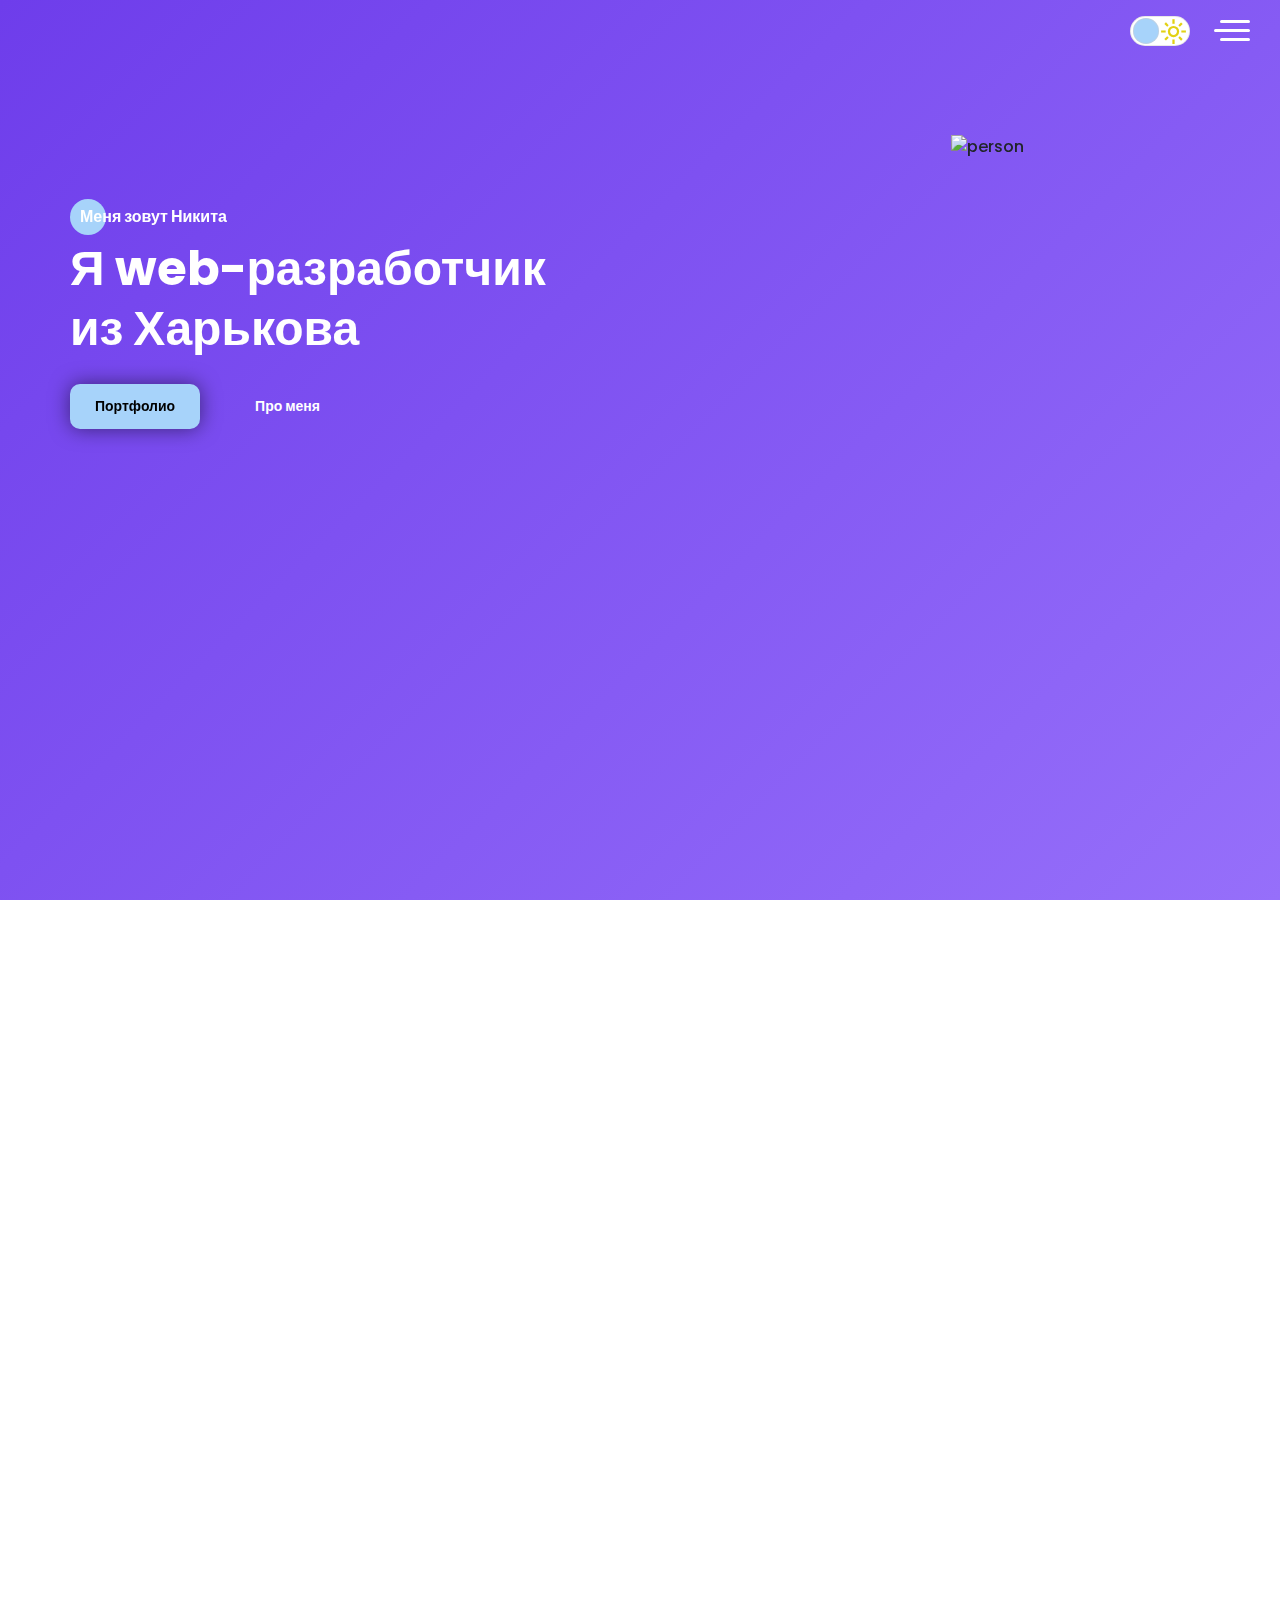
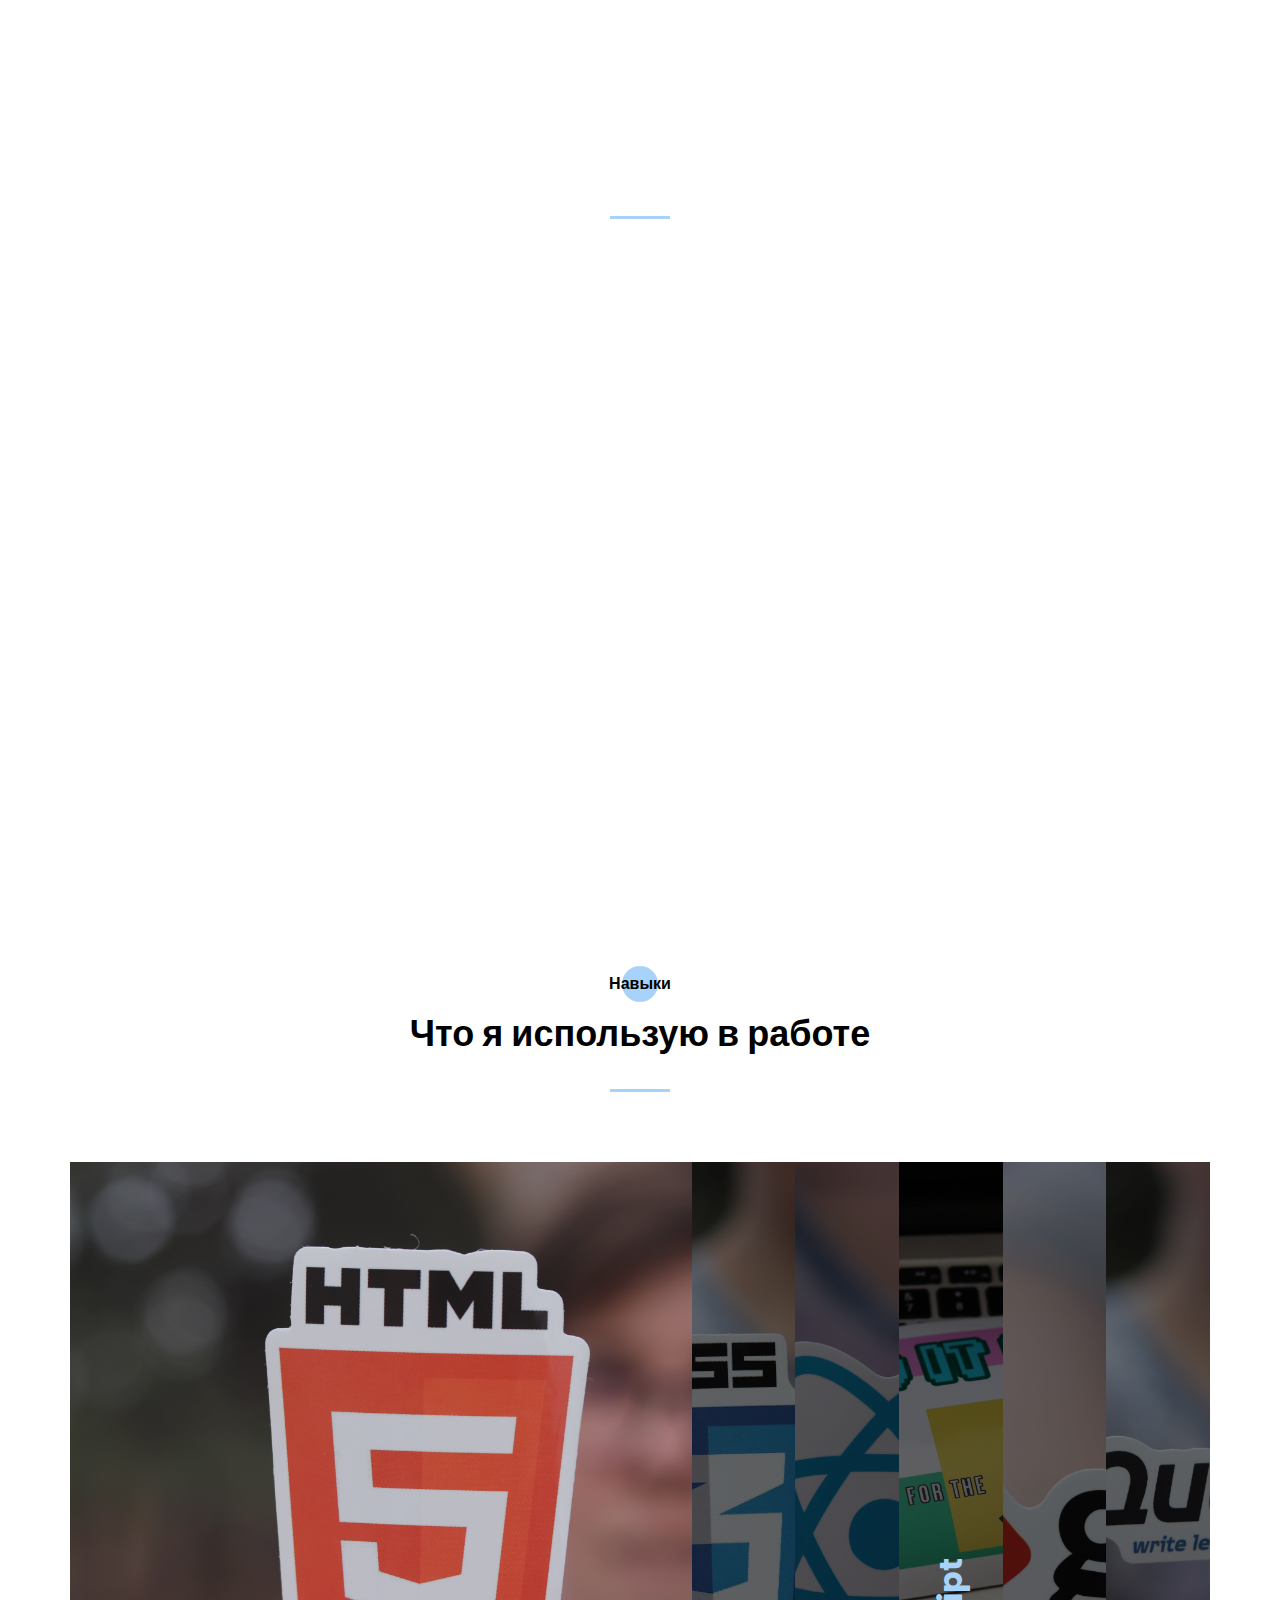
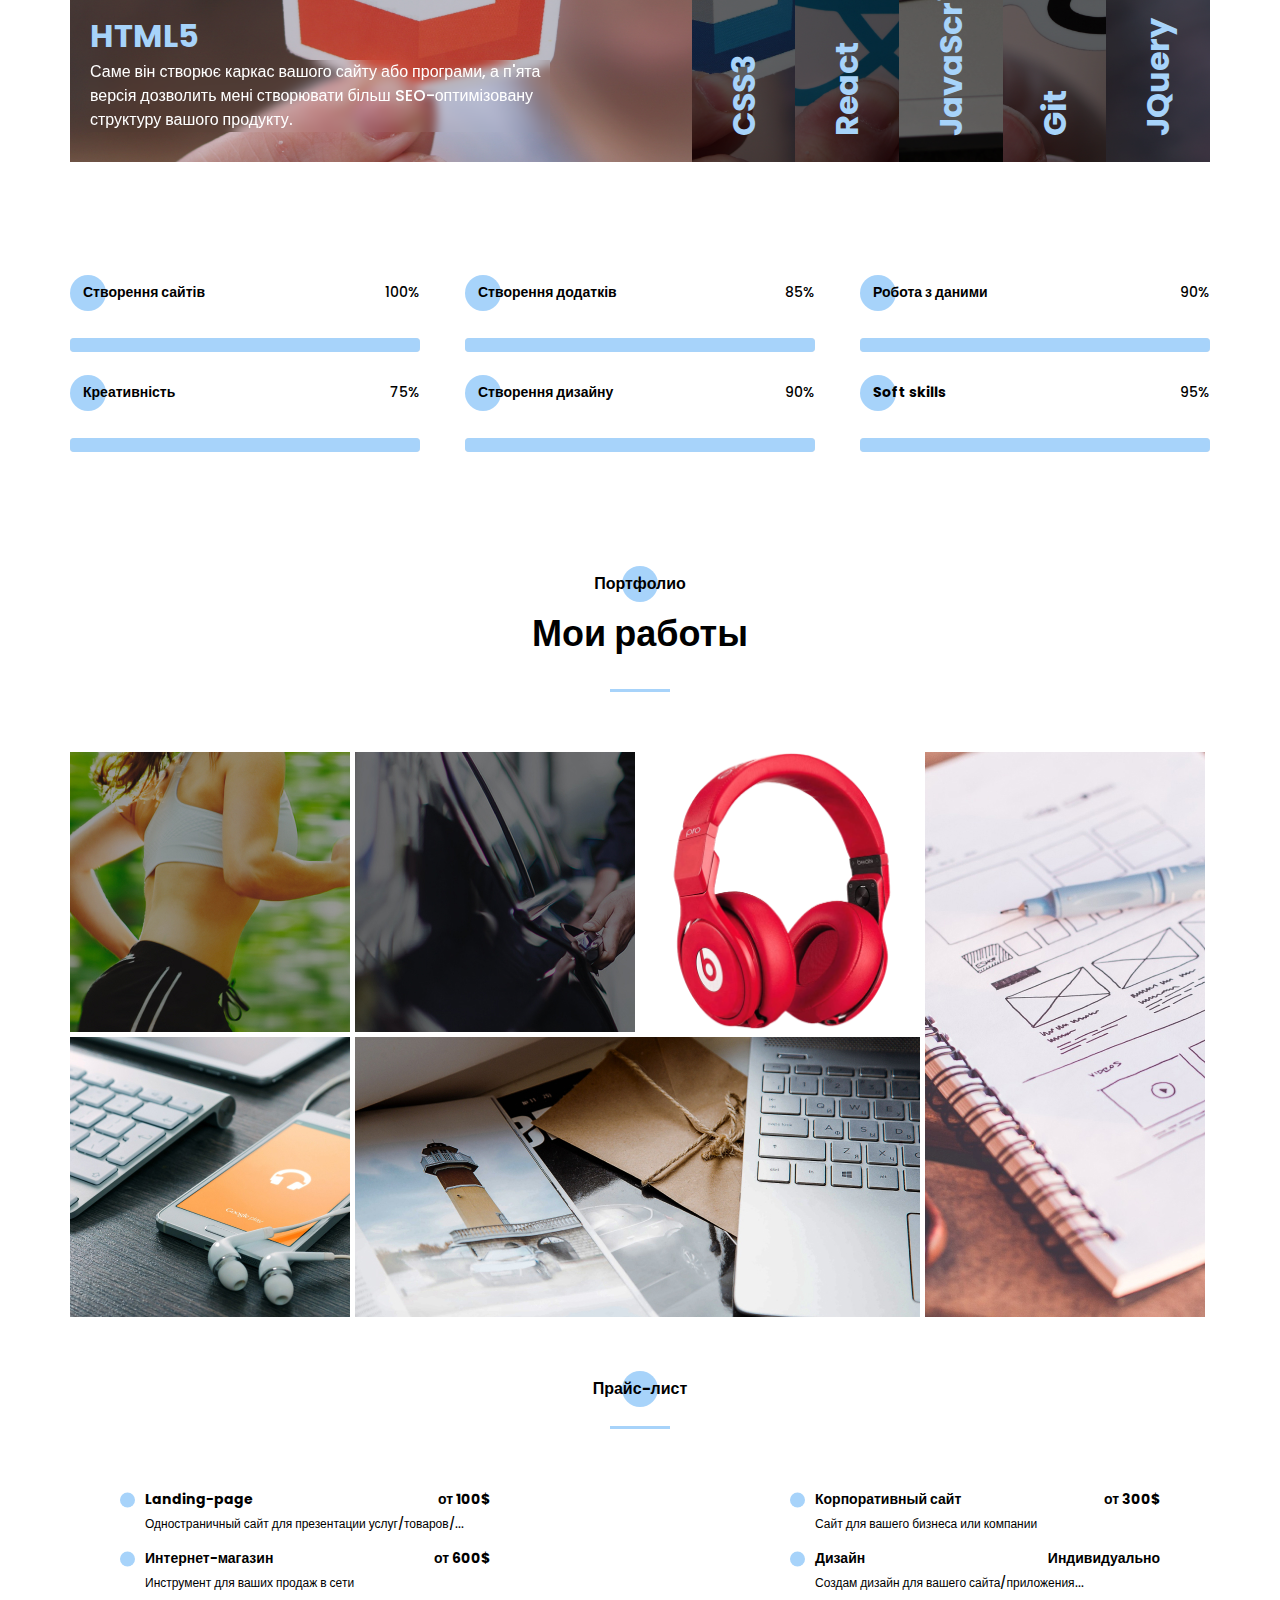
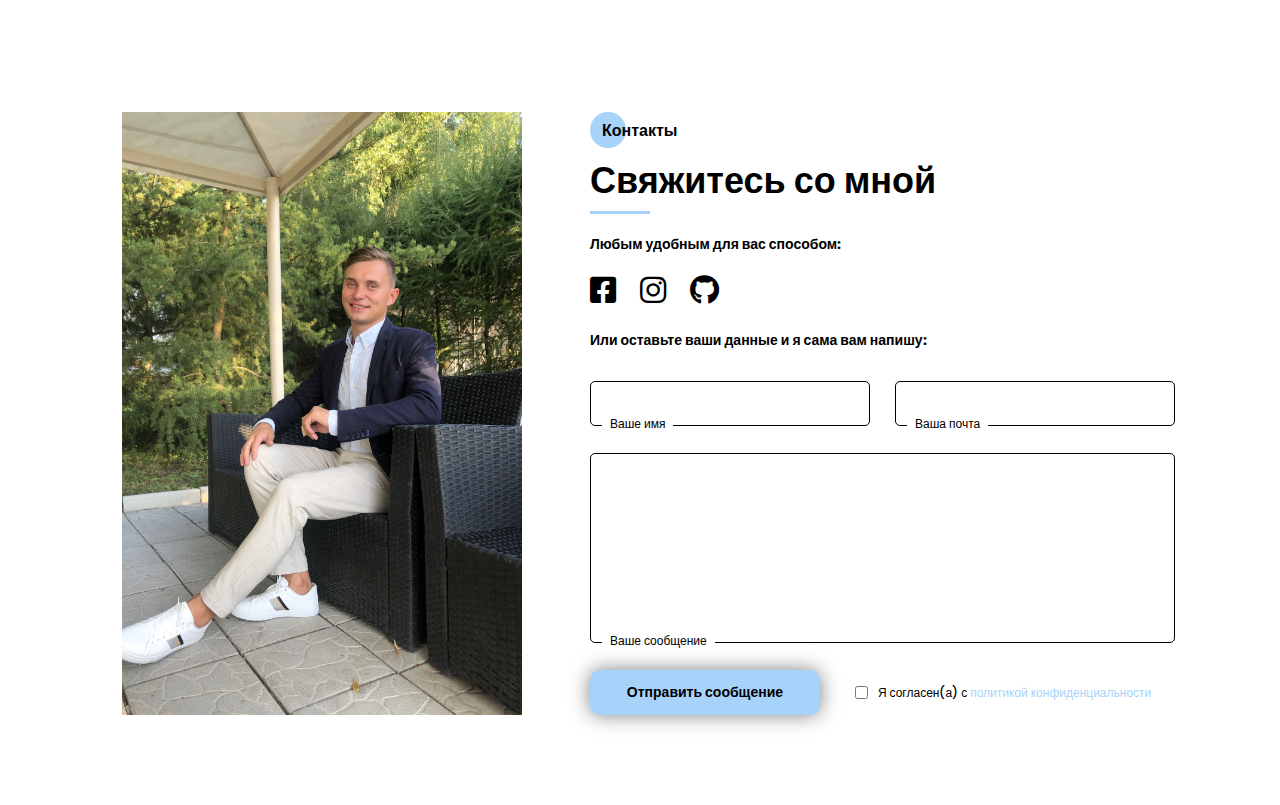
==== commit a354ff76: "usage_slide" ====
--- a/index.html
+++ b/index.html
@@ -26,4 +26,35 @@
                                 </div>
                             </div>
                         </li>
-                    </ul> --></div></div></div></section><section class="capabilities" id="skills"><div class="container"><h2 class="title title_fz16 title__section-title">Навыки</h2><div class="title title_fz36 title__section-subtitle">Что я использую в работе</div><div class="divider"></div><div class="capabilities__wrapper"><div class="capabilities__item"><div class="capabilities__item-icon"><img src="icons/used/html5.svg" alt="HTML5"></div><div class="title title_fz14 capabilities__item-title">HTML5</div><div class="capabilities__item-descr">Саме він створює каркас вашого сайту або програми, а п'ята версія дозволить мені створювати більш SEO-оптимізовану структуру вашого продукту.</div></div><div class="capabilities__item"><div class="capabilities__item-icon"><img src="icons/used/css3.svg" alt="CSS3"></div><div class="title title_fz14 capabilities__item-title">CSS3</div><div class="capabilities__item-descr">Ця мова стилів дозволяє мені створювати абсолютно будь-який зовнішній вигляд вашого сайту або програми. Все обмежується лише вашою фантазією!</div></div><div class="capabilities__item"><div class="capabilities__item-icon"><img src="icons/used/JS.svg" alt="JavaScript"></div><div class="title title_fz14 capabilities__item-title">Java Script</div><div class="capabilities__item-descr">Ця мова програмування дозволяє оживити все, що завгодно: слайдери, вікна, підказки, вкладки, отримання даних від сервера та багато іншого.</div></div><div class="capabilities__item"><div class="capabilities__item-icon"><img src="icons/used/Jquery.svg" alt="Jquery"></div><div class="title title_fz14 capabilities__item-title">Jquery</div><div class="capabilities__item-descr">Бібліотека Jquery дозволить прискорити розробку. Без необхідності інтегрувати в проект ми її не будемо, але звичка роботи з нею присутня.</div></div><div class="capabilities__item"><div class="capabilities__item-icon"><img src="icons/used/React.svg" alt="React"></div><div class="title title_fz14 capabilities__item-title">React</div><div class="capabilities__item-descr">Ця бібліотека дозволяє створювати веб-додатки. Ми можемо створити максимально інтерактивний продукт саме під ваші цілі.</div></div><div class="capabilities__item"><div class="capabilities__item-icon"><img src="icons/used/bootstrap.svg" alt="Bootstrap"></div><div class="title title_fz14 capabilities__item-title">Bootstrap</div><div class="capabilities__item-descr">Бібліотека Bootstrap дозволить прискорити розробку. Без необхідності інтегрувати в проект ми її не будемо, але звичка роботи з нею присутня.</div></div></div><div class="capabilities__progress"><div class="capabilities__progress_item"><div class="capabilities__progress-text"><div class="title title_fz14 capabilities__progress-title">Створення сайтів</div><div class="capabilities__progress-percent">100%</div></div><div class="capabilities__progress_bar"><div class="capabilities__progress_line"></div></div></div><div class="capabilities__progress_item"><div class="capabilities__progress-text"><div class="title title_fz14 capabilities__progress-title">Створення додатків</div><div class="capabilities__progress-percent">85%</div></div><div class="capabilities__progress_bar"><div class="capabilities__progress_line"></div></div></div><div class="capabilities__progress_item"><div class="capabilities__progress-text"><div class="title title_fz14 capabilities__progress-title">Робота з даними</div><div class="capabilities__progress-percent">90%</div></div><div class="capabilities__progress_bar"><div class="capabilities__progress_line"></div></div></div><div class="capabilities__progress_item"><div class="capabilities__progress-text"><div class="title title_fz14 capabilities__progress-title">Креативність</div><div class="capabilities__progress-percent">75%</div></div><div class="capabilities__progress_bar"><div class="capabilities__progress_line"></div></div></div><div class="capabilities__progress_item"><div class="capabilities__progress-text"><div class="title title_fz14 capabilities__progress-title">Створення дизайну</div><div class="capabilities__progress-percent">90%</div></div><div class="capabilities__progress_bar"><div class="capabilities__progress_line"></div></div></div><div class="capabilities__progress_item"><div class="capabilities__progress-text"><div class="title title_fz14 capabilities__progress-title">Soft skills</div><div class="capabilities__progress-percent">95%</div></div><div class="capabilities__progress_bar"><div class="capabilities__progress_line"></div></div></div></div></div></section><section class="portfolio" id="portfolio"><div class="container"><h2 class="title title_fz16 title__section-title">Портфолио</h2><div class="title title_fz36 title__section-subtitle">Мои работы</div><div class="divider"></div><div class="portfolio__wrapper"><a href="/puls" class="portfolio__item"><img src="img/works/pulse.jpg" alt="puls"> </a><a href="/uber" class="portfolio__item"><img src="img/works/uber.jpg" alt="uber"> </a><a href="/beats" class="portfolio__item"><img src="img/works/promo_beat.png" alt="bread"> </a><a href="#" class="portfolio__item vertical"><img src="img/works/plans.jpg" alt="plans"> </a><a href="#" class="portfolio__item"><img src="img/works/ipad.jpg" alt="ipad"> </a><a href="#" class="portfolio__item horizontal"><img src="img/works/mac.jpg" alt="mac"></a></div></div></section><section class="price" id="price"><div class="container"><h2 class="title title_fz16 title__section-title">Прайс-лист</h2><div class="divider"></div><div class="price__wrapper"><div class="price__element"><div class="price__title title title_fz14">Landing-page</div><div class="price__coast title title_fz14">от 100$</div><div class="price__descr">Одностраничный сайт для презентации услуг/товаров/...</div></div><div class="price__element"><div class="price__title title title_fz14">Корпоративный сайт</div><div class="price__coast title title_fz14">от 300$</div><div class="price__descr">Сайт для вашего бизнеса или компании</div></div><div class="price__element"><div class="price__title title title_fz14">Интернет-магазин</div><div class="price__coast title title_fz14">от 600$</div><div class="price__descr">Инструмент для ваших продаж в сети</div></div><div class="price__element"><div class="price__title title title_fz14">Дизайн</div><div class="price__coast title title_fz14">Индивидуально</div><div class="price__descr">Создам дизайн для вашего сайта/приложения...</div></div></div></div></section><section class="contacts" id="contacts"><div class="container"><div class="contacts__wrapper"><div class="contacts__photo"><img src="img/photo.JPG" alt="photo"></div><div class="contacts__descr"><h2 class="title title_fz16 contacts__title">Контакты</h2><div class="title title_fz36 contacts__subtitle">Свяжитесь со мной</div><div class="divider"></div><div class="title title_fz14 contacts__text">Любым удобным для вас способом:</div><div class="contacts__social"><a href="#" class="contacts__link"><span class="icon-square-facebook"></span></a> <a href="#" class="contacts__link"><span class="icon-instagram"></span></a> <a href="#" class="contacts__link"><span class="icon-github"></span></a></div><div class="title title_fz14 contacts__text">Или оставьте ваши данные и я сама вам напишу:</div><form action="#" class="contacts__form"><div class="contacts__input"><input required name="name" id="name" type="text"> <label for="name">Ваше имя</label></div><div class="contacts__input"><input required name="email" id="email" type="email"> <label for="email">Ваша почта</label></div><div class="contacts__textarea"><textarea name="text" id="text"></textarea> <label for="text">Ваше сообщение</label></div><div class="contacts__triggers"><button class="contacts__btn btn">Отправить сообщение</button><div class="contacts__policy"><input required type="checkbox"> <span>Я согласен(а) с <a href="/policy.html">политикой конфиденциальности</a></span></div></div></form></div></div></div></section><a href="#" class="pageup"><div class="pageup__circle"><div class="arrow_left"></div><div class="arrow_right"></div></div></a><script src="js/script.js"></script></body></html>+                    </ul> --></div></div></div></section><section class="usage" id="skills"><div class="container"><h2 class="title title_fz16 title__section-title">Навыки</h2><div class="title title_fz36 title__section-subtitle">Что я использую в работе</div><div class="divider"></div><div class="usage__wrapper"><div class="usage__items"><div class="usage__item usage__item-active"><img class="usage__item_img" src="./img/use/html.jpg" alt="HTML5"><div class="usage__content"><div class="usage__content_title">HTML5</div><div class="usage__content_descr">Саме він створює каркас вашого сайту або програми, а п'ята версія дозволить мені створювати більш SEO-оптимізовану структуру вашого продукту.</div></div></div><div class="usage__item"><img class="usage__item_img" src="./img/use/css.jpg" alt="CSS3"><div class="usage__content"><div class="usage__content_title">CSS3</div><div class="usage__content_descr">Ця мова стилів дозволяє мені створювати абсолютно будь-який зовнішній вигляд вашого сайту або програми. Все обмежується лише вашою фантазією!</div></div></div><div class="usage__item"><img class="usage__item_img" src="./img/use/react.jpg" alt="React"><div class="usage__content"><div class="usage__content_title">React</div><div class="usage__content_descr">Ця бібліотека дозволяє створювати веб-додатки. Ми можемо створити максимально інтерактивний продукт саме під ваші цілі.</div></div></div><div class="usage__item"><img class="usage__item_img" src="./img/use/js.jpg" alt="JavaScript"><div class="usage__content"><div class="usage__content_title">JavaScript</div><div class="usage__content_descr">Ця мова програмування дозволяє оживити все, що завгодно: слайдери, вікна, підказки, вкладки, отримання даних від сервера та багато іншого.</div></div></div><div class="usage__item"><img class="usage__item_img" src="./img/use/git.jpg" alt="Git"><div class="usage__content"><div class="usage__content_title">Git</div><div class="usage__content_descr">Це розподілена система контролю версій, яка дозволяє відстежувати історію розробки ПЗ і спільно працювати над складними проектами з будь-якої точки світу.</div></div></div><div class="usage__item"><img class="usage__item_img" src="./img/use/jquery.jpg" alt="Jquery"><div class="usage__content"><div class="usage__content_title">JQuery</div><div class="usage__content_descr">Бібліотека Jquery дозволить прискорити розробку. Без необхідності інтегрувати в проект ми її не будемо, але звичка роботи з нею присутня.</div></div></div></div></div><!-- <div class="usage__wrapper">
+                <div class="usage__item">
+                    <div class="usage__item-icon"><img src="icons/used/html5.svg" alt="HTML5"></div>
+                    <div class="title title_fz14 usage__item-title">HTML5</div>
+                    <div class="usage__item-descr">Саме він створює каркас вашого сайту або програми, а п'ята версія дозволить мені створювати більш SEO-оптимізовану структуру вашого продукту.</div>
+                </div>
+                <div class="usage__item">
+                    <div class="usage__item-icon"><img src="icons/used/css3.svg" alt="CSS3"></div>
+                    <div class="title title_fz14 usage__item-title">CSS3</div>
+                    <div class="usage__item-descr">Ця мова стилів дозволяє мені створювати абсолютно будь-який зовнішній вигляд вашого сайту або програми. Все обмежується лише вашою фантазією!</div>
+                </div>
+                <div class="usage__item">
+                    <div class="usage__item-icon"><img src="icons/used/JS.svg" alt="JavaScript"></div>
+                    <div class="title title_fz14 usage__item-title">Java Script</div>
+                    <div class="usage__item-descr">Ця мова програмування дозволяє оживити все, що завгодно: слайдери, вікна, підказки, вкладки, отримання даних від сервера та багато іншого.</div>
+                </div>
+                <div class="usage__item">
+                    <div class="usage__item-icon"><img src="icons/used/Jquery.svg" alt="Jquery"></div>
+                    <div class="title title_fz14 usage__item-title">Jquery</div>
+                    <div class="usage__item-descr">Бібліотека Jquery дозволить прискорити розробку. Без необхідності інтегрувати в проект ми її не будемо, але звичка роботи з нею присутня.</div>
+                </div>
+                <div class="usage__item">
+                    <div class="usage__item-icon"><img src="icons/used/React.svg" alt="React"></div>
+                    <div class="title title_fz14 usage__item-title">React</div>
+                    <div class="usage__item-descr">Ця бібліотека дозволяє створювати веб-додатки. Ми можемо створити максимально інтерактивний продукт саме під ваші цілі.</div>
+                </div>
+                <div class="usage__item">
+                    <div class="usage__item-icon"><img src="icons/used/bootstrap.svg" alt="Bootstrap"></div>
+                    <div class="title title_fz14 usage__item-title">Bootstrap</div>
+                    <div class="usage__item-descr">Бібліотека Bootstrap дозволить прискорити розробку. Без необхідності інтегрувати в проект ми її не будемо, але звичка роботи з нею присутня.</div>
+                </div>
+            </div> --><div class="usage__progress"><div class="usage__progress_item"><div class="usage__progress-text"><div class="title title_fz14 usage__progress-title">Створення сайтів</div><div class="usage__progress-percent">100%</div></div><div class="usage__progress_bar"><div class="usage__progress_line"></div></div></div><div class="usage__progress_item"><div class="usage__progress-text"><div class="title title_fz14 usage__progress-title">Створення додатків</div><div class="usage__progress-percent">85%</div></div><div class="usage__progress_bar"><div class="usage__progress_line"></div></div></div><div class="usage__progress_item"><div class="usage__progress-text"><div class="title title_fz14 usage__progress-title">Робота з даними</div><div class="usage__progress-percent">90%</div></div><div class="usage__progress_bar"><div class="usage__progress_line"></div></div></div><div class="usage__progress_item"><div class="usage__progress-text"><div class="title title_fz14 usage__progress-title">Креативність</div><div class="usage__progress-percent">75%</div></div><div class="usage__progress_bar"><div class="usage__progress_line"></div></div></div><div class="usage__progress_item"><div class="usage__progress-text"><div class="title title_fz14 usage__progress-title">Створення дизайну</div><div class="usage__progress-percent">90%</div></div><div class="usage__progress_bar"><div class="usage__progress_line"></div></div></div><div class="usage__progress_item"><div class="usage__progress-text"><div class="title title_fz14 usage__progress-title">Soft skills</div><div class="usage__progress-percent">95%</div></div><div class="usage__progress_bar"><div class="usage__progress_line"></div></div></div></div></div></section><section class="portfolio" id="portfolio"><div class="container"><h2 class="title title_fz16 title__section-title">Портфолио</h2><div class="title title_fz36 title__section-subtitle">Мои работы</div><div class="divider"></div><div class="portfolio__wrapper"><a href="/puls" class="portfolio__item"><img src="img/works/pulse.jpg" alt="puls"> </a><a href="/uber" class="portfolio__item"><img src="img/works/uber.jpg" alt="uber"> </a><a href="/beats" class="portfolio__item"><img src="img/works/promo_beat.png" alt="bread"> </a><a href="#" class="portfolio__item vertical"><img src="img/works/plans.jpg" alt="plans"> </a><a href="#" class="portfolio__item"><img src="img/works/ipad.jpg" alt="ipad"> </a><a href="#" class="portfolio__item horizontal"><img src="img/works/mac.jpg" alt="mac"></a></div></div></section><section class="price" id="price"><div class="container"><h2 class="title title_fz16 title__section-title">Прайс-лист</h2><div class="divider"></div><div class="price__wrapper"><div class="price__element"><div class="price__title title title_fz14">Landing-page</div><div class="price__coast title title_fz14">от 100$</div><div class="price__descr">Одностраничный сайт для презентации услуг/товаров/...</div></div><div class="price__element"><div class="price__title title title_fz14">Корпоративный сайт</div><div class="price__coast title title_fz14">от 300$</div><div class="price__descr">Сайт для вашего бизнеса или компании</div></div><div class="price__element"><div class="price__title title title_fz14">Интернет-магазин</div><div class="price__coast title title_fz14">от 600$</div><div class="price__descr">Инструмент для ваших продаж в сети</div></div><div class="price__element"><div class="price__title title title_fz14">Дизайн</div><div class="price__coast title title_fz14">Индивидуально</div><div class="price__descr">Создам дизайн для вашего сайта/приложения...</div></div></div></div></section><section class="contacts" id="contacts"><div class="container"><div class="contacts__wrapper"><div class="contacts__photo"><img src="img/photo.JPG" alt="photo"></div><div class="contacts__descr"><h2 class="title title_fz16 contacts__title">Контакты</h2><div class="title title_fz36 contacts__subtitle">Свяжитесь со мной</div><div class="divider"></div><div class="title title_fz14 contacts__text">Любым удобным для вас способом:</div><div class="contacts__social"><a href="#" class="contacts__link"><span class="icon-square-facebook"></span></a> <a href="#" class="contacts__link"><span class="icon-instagram"></span></a> <a href="#" class="contacts__link"><span class="icon-github"></span></a></div><div class="title title_fz14 contacts__text">Или оставьте ваши данные и я сама вам напишу:</div><form action="#" class="contacts__form"><div class="contacts__input"><input required name="name" id="name" type="text"> <label for="name">Ваше имя</label></div><div class="contacts__input"><input required name="email" id="email" type="email"> <label for="email">Ваша почта</label></div><div class="contacts__textarea"><textarea name="text" id="text"></textarea> <label for="text">Ваше сообщение</label></div><div class="contacts__triggers"><button class="contacts__btn btn">Отправить сообщение</button><div class="contacts__policy"><input required type="checkbox"> <span>Я согласен(а) с <a href="/policy.html">политикой конфиденциальности</a></span></div></div></form></div></div></div></section><a href="#" class="pageup"><div class="pageup__circle"><div class="arrow_left"></div><div class="arrow_right"></div></div></a><script src="js/script.js"></script></body></html>--- a/css/style.min.css
+++ b/css/style.min.css
@@ -4,4 +4,4 @@
  * Copyright 2011-2021 Twitter, Inc.
  * Licensed under MIT (https://github.com/twbs/bootstrap/blob/main/LICENSE)
  * Forked from Normalize.css, licensed MIT (https://github.com/necolas/normalize.css/blob/master/LICENSE.md)
- */:root{--bs-blue:#0d6efd;--bs-indigo:#6610f2;--bs-purple:#6f42c1;--bs-pink:#d63384;--bs-red:#dc3545;--bs-orange:#fd7e14;--bs-yellow:#ffc107;--bs-green:#198754;--bs-teal:#20c997;--bs-cyan:#0dcaf0;--bs-white:#fff;--bs-gray:#6c757d;--bs-gray-dark:#343a40;--bs-gray-100:#f8f9fa;--bs-gray-200:#e9ecef;--bs-gray-300:#dee2e6;--bs-gray-400:#ced4da;--bs-gray-500:#adb5bd;--bs-gray-600:#6c757d;--bs-gray-700:#495057;--bs-gray-800:#343a40;--bs-gray-900:#212529;--bs-primary:#0d6efd;--bs-secondary:#6c757d;--bs-success:#198754;--bs-info:#0dcaf0;--bs-warning:#ffc107;--bs-danger:#dc3545;--bs-light:#f8f9fa;--bs-dark:#212529;--bs-primary-rgb:13,110,253;--bs-secondary-rgb:108,117,125;--bs-success-rgb:25,135,84;--bs-info-rgb:13,202,240;--bs-warning-rgb:255,193,7;--bs-danger-rgb:220,53,69;--bs-light-rgb:248,249,250;--bs-dark-rgb:33,37,41;--bs-white-rgb:255,255,255;--bs-black-rgb:0,0,0;--bs-body-color-rgb:33,37,41;--bs-body-bg-rgb:255,255,255;--bs-font-sans-serif:system-ui,-apple-system,"Segoe UI",Roboto,"Helvetica Neue",Arial,"Noto Sans","Liberation Sans",sans-serif,"Apple Color Emoji","Segoe UI Emoji","Segoe UI Symbol","Noto Color Emoji";--bs-font-monospace:SFMono-Regular,Menlo,Monaco,Consolas,"Liberation Mono","Courier New",monospace;--bs-gradient:linear-gradient(180deg, rgba(255, 255, 255, 0.15), rgba(255, 255, 255, 0));--bs-body-font-family:var(--bs-font-sans-serif);--bs-body-font-size:1rem;--bs-body-font-weight:400;--bs-body-line-height:1.5;--bs-body-color:#212529;--bs-body-bg:#fff}*,::after,::before{box-sizing:border-box}@media(prefers-reduced-motion:no-preference){:root{scroll-behavior:smooth}}body{margin:0;font-family:var(--bs-body-font-family);font-size:var(--bs-body-font-size);font-weight:var(--bs-body-font-weight);line-height:var(--bs-body-line-height);color:var(--bs-body-color);text-align:var(--bs-body-text-align);background-color:var(--bs-body-bg);-webkit-text-size-adjust:100%;-webkit-tap-highlight-color:rgba(0,0,0,0)}hr{margin:1rem 0;color:inherit;background-color:currentColor;border:0;opacity:.25}hr:not([size]){height:1px}h1,h2,h3,h4,h5,h6{margin-top:0;margin-bottom:.5rem;font-weight:500;line-height:1.2}h1{font-size:calc(1.375rem + 1.5vw)}@media(min-width:1200px){h1{font-size:2.5rem}}h2{font-size:calc(1.325rem + .9vw)}@media(min-width:1200px){h2{font-size:2rem}}h3{font-size:calc(1.3rem + .6vw)}@media(min-width:1200px){h3{font-size:1.75rem}}h4{font-size:calc(1.275rem + .3vw)}@media(min-width:1200px){h4{font-size:1.5rem}}h5{font-size:1.25rem}h6{font-size:1rem}p{margin-top:0;margin-bottom:1rem}abbr[data-bs-original-title],abbr[title]{-webkit-text-decoration:underline dotted;text-decoration:underline dotted;cursor:help;-webkit-text-decoration-skip-ink:none;text-decoration-skip-ink:none}address{margin-bottom:1rem;font-style:normal;line-height:inherit}ol,ul{padding-left:2rem}dl,ol,ul{margin-top:0;margin-bottom:1rem}ol ol,ol ul,ul ol,ul ul{margin-bottom:0}dt{font-weight:700}dd{margin-bottom:.5rem;margin-left:0}blockquote{margin:0 0 1rem}b,strong{font-weight:bolder}small{font-size:.875em}mark{padding:.2em;background-color:#fcf8e3}sub,sup{position:relative;font-size:.75em;line-height:0;vertical-align:baseline}sub{bottom:-.25em}sup{top:-.5em}a{color:#0d6efd;text-decoration:underline}a:hover{color:#0a58ca}a:not([href]):not([class]),a:not([href]):not([class]):hover{color:inherit;text-decoration:none}code,kbd,pre,samp{font-family:var(--bs-font-monospace);font-size:1em;direction:ltr;unicode-bidi:bidi-override}pre{display:block;margin-top:0;margin-bottom:1rem;overflow:auto;font-size:.875em}pre code{font-size:inherit;color:inherit;word-break:normal}code{font-size:.875em;color:#d63384;word-wrap:break-word}a>code{color:inherit}kbd{padding:.2rem .4rem;font-size:.875em;color:#fff;background-color:#212529;border-radius:.2rem}kbd kbd{padding:0;font-size:1em;font-weight:700}figure{margin:0 0 1rem}img,svg{vertical-align:middle}table{caption-side:bottom;border-collapse:collapse}caption{padding-top:.5rem;padding-bottom:.5rem;color:#6c757d;text-align:left}th{text-align:inherit;text-align:-webkit-match-parent}tbody,td,tfoot,th,thead,tr{border-color:inherit;border-style:solid;border-width:0}label{display:inline-block}button{border-radius:0}button:focus:not(:focus-visible){outline:0}button,input,optgroup,select,textarea{margin:0;font-family:inherit;font-size:inherit;line-height:inherit}button,select{text-transform:none}[role=button]{cursor:pointer}select{word-wrap:normal}select:disabled{opacity:1}[list]::-webkit-calendar-picker-indicator{display:none}[type=button],[type=reset],[type=submit],button{-webkit-appearance:button}[type=button]:not(:disabled),[type=reset]:not(:disabled),[type=submit]:not(:disabled),button:not(:disabled){cursor:pointer}::-moz-focus-inner{padding:0;border-style:none}textarea{resize:vertical}fieldset{min-width:0;padding:0;margin:0;border:0}legend{float:left;width:100%;padding:0;margin-bottom:.5rem;font-size:calc(1.275rem + .3vw);line-height:inherit}@media(min-width:1200px){legend{font-size:1.5rem}}legend+*{clear:left}::-webkit-datetime-edit-day-field,::-webkit-datetime-edit-fields-wrapper,::-webkit-datetime-edit-hour-field,::-webkit-datetime-edit-minute,::-webkit-datetime-edit-month-field,::-webkit-datetime-edit-text,::-webkit-datetime-edit-year-field{padding:0}::-webkit-inner-spin-button{height:auto}[type=search]{outline-offset:-2px;-webkit-appearance:textfield}::-webkit-search-decoration{-webkit-appearance:none}::-webkit-color-swatch-wrapper{padding:0}::file-selector-button{font:inherit}::-webkit-file-upload-button{font:inherit;-webkit-appearance:button}output{display:inline-block}iframe{border:0}summary{display:list-item;cursor:pointer}progress{vertical-align:baseline}[hidden]{display:none!important}@font-face{font-family:Poppins;src:url(../fonts/Poppins-Medium.woff2) format("woff2"),url(../fonts/Poppins-Medium.woff) format("woff");font-weight:500;font-style:normal;font-display:swap}@font-face{font-family:Poppins;src:url(../fonts/Poppins-Bold.woff2) format("woff2"),url(../fonts/Poppins-Bold.woff) format("woff");font-weight:700;font-style:normal;font-display:swap}@font-face{font-family:icomoon;src:url(../fonts/icomoon.eot?3acyun);src:url(../fonts/icomoon.eot?3acyun#iefix) format("embedded-opentype"),url(../fonts/icomoon.ttf?3acyun) format("truetype"),url(../fonts/icomoon.woff?3acyun) format("woff"),url(../fonts/icomoon.svg?3acyun#icomoon) format("svg");font-weight:400;font-style:normal;font-display:block}[class*=" icon-"],[class^=icon-]{font-family:icomoon!important;speak:never;font-style:normal;font-weight:400;font-variant:normal;text-transform:none;line-height:1;-webkit-font-smoothing:antialiased;-moz-osx-font-smoothing:grayscale}.icon-github:before{content:""}.icon-instagram:before{content:""}.icon-square-facebook:before{content:""}.icon-telegram:before{content:""}@keyframes slider{from{transform:translateX(0)}25%{transform:translateX(0)}30%{transform:translateX(0)}35%{transform:translateX(0)}40%{transform:translateX(0)}50%{transform:translateX(0)}to{transform:translateX(-100%)}}*{font-family:Poppins,sans-serif;box-sizing:border-box;margin:0;padding:0}.container{width:1140px;margin:0 auto}.divider{width:60px;height:3px;background-color:var(--main-color);margin:25px auto 0 auto}body{position:relative;--main-color:#A7D3FA;--bg-color:#fff;--black-color:#000000;--white-color:#ffffff;--btn-shadow:rgba(0, 0, 0, 0.15);--btn-shadow-hover:rgba(0, 0, 0, 0.5);--certificate-shadow:rgba(0,0,0,0.3);--progress-bar:#E8E4DE;--promo-gradient:linear-gradient(-45deg,#325b7b, #615d6c, #657fad, #966ffa, #6e3deb)}body.dark{--main-color:#A7D3FA;--bg-color:#222222;--black-color:#ffffff;--white-color:#222222;--btn-shadow:rgba(255, 255, 255, 0.15);--btn-shadow-hover:rgba(255, 255, 255, 0.5);--certificate-shadow:rgba(255, 255, 255, 0.3);--progress-bar:#E8E4DE;--promo-gradient:linear-gradient(-45deg, #222222, #3e505b, #325b7b, #615d6c, #657fad)}body.dark .about__skills-circle img{filter:invert(100%)}body.dark .resume__item-icon img{filter:invert(100%)}html{scroll-behavior:smooth}.promo{min-height:100vh;position:relative;background:var(--promo-gradient);background-size:400% 400%;width:100%;padding-top:205px;animation:animate 10s infinite}.promo__img{position:absolute;bottom:0;right:20%;height:85vh;z-index:0}.promo__title{width:535px;margin-top:10px;color:#fff!important;z-index:10;transform:translate(0,40%);opacity:0;transition:all .8s ease .1s}.promo__title._active{transform:translate(0,0);opacity:1}.promo__subtitle{position:relative;padding-left:10px;color:#fff!important;z-index:10;transform:translate(0,110%);opacity:0;transition:all .8s ease 0s}.promo__subtitle::before{content:"";position:absolute;top:-25%;left:0;width:36px;height:36px;background-color:var(--main-color);border-radius:100%;z-index:-1}.promo__subtitle::before.anim-item._active{transform:translate(0,0);opacity:1}.promo__subtitle._active{transform:translate(0,0);opacity:1}.promo__buttons{display:flex;align-items:center;justify-content:space-between;width:250px;margin-top:25px}.promo__link{text-align:center;font-weight:700;font-size:14px;text-decoration:none;color:#fff}.promo__link:hover{color:#000}.promo__link_black{color:#000}@keyframes animate{0%{background-position:0 50%}50%{background-position:100% 50%}100%{background-position:0 50%}}.title{font-weight:700;font-size:36px;line-height:60px;color:var(--black-color);z-index:10}.title_fz14{font-size:14px;line-height:21px}.title_fz16{font-size:16px;line-height:24px}.title_fz20{font-size:20px;line-height:30px}.title_fz36{font-size:36px;line-height:60px}.title_fz48{font-size:48px}.title__section-title{position:relative;text-align:center;z-index:10;color:var(--black-color)}.title__section-title::before{content:"";position:absolute;top:-25%;left:0;width:36px;height:36px;background-color:var(--main-color);border-radius:100%;z-index:-1}.title__section-title::before.anim-item._active{transform:translate(0,0);opacity:1}.title__section-title:before{left:50%;transform:translateX(-50%);top:-6px}.title__section-subtitle{text-align:center;margin-top:6px;color:var(--black-color)}.btn{padding:12px 25px;height:45px;background:var(--main-color);border-radius:10px;box-shadow:0 0 20px var(--btn-shadow-hover);transition:all .6s;z-index:1}.btn:hover{box-shadow:3px 3px 10px #bebebe,-3px -3px 10px #fff}.theme{position:fixed;top:16px;right:90px;width:60px;height:30px;display:flex;justify-content:center;align-items:center;background-color:var(--white-color);border:1px solid rgba(209,206,206,.4784313725);border-radius:25px;cursor:pointer;transition:all 1s;z-index:100}.theme #dark-theme{font-size:27px;color:#fff}.theme #light-theme{font-size:27px;color:#e2d113}.theme__toggle{position:absolute;display:block;height:90%;width:45%;left:4%;border:1px solid rgba(209,206,206,.4784313725);background-color:var(--main-color);border-radius:100%;transition:all .5s}.theme__toggle_active{left:51%}.humburger{position:fixed;top:20px;right:30px;width:36px;height:21px;display:flex;flex-direction:column;justify-content:space-between;align-items:flex-end;cursor:pointer}.humburger span{display:block;width:30px;height:3px;background-color:#fff;border-radius:10px}.humburger span.long{width:36px}.menu{position:fixed;top:0;left:-100%;width:100%;height:100vh;z-index:100;visibility:hidden;opacity:0;transition:all 1s}.menu.active{visibility:visible;opacity:1;left:0}.menu__block{position:relative;width:345px;height:100%;padding-top:140px;padding-left:40px;background:var(--main-color);transition:all .6s;z-index:10}.menu__close{position:absolute;top:25px;right:25px;cursor:pointer}.menu__list{padding-left:35px;list-style-type:none}.menu__link{position:relative;font-weight:700;font-size:24px;line-height:36px;margin-bottom:15px;transition:all .6s}.menu__link::before{content:"";position:absolute;left:-35px;top:10px;width:15px;height:15px;border:1px solid var(--black-color);border-radius:100%;transition:all .6s}.menu__link:hover::before{background-color:var(--white-color)}.menu__link a{color:var(--white-color);text-decoration:none}.menu__social{position:absolute;left:50%;transform:translateX(-50%);bottom:50px;display:flex;justify-content:space-between;align-items:center;width:90px}.menu__social img{width:20px}.menu__overlay{position:fixed;top:0;width:100%;height:100%;background-color:var(--white-color);opacity:.75}.sidepanel{position:fixed;top:230px;left:50px;display:flex;flex-direction:column;justify-content:space-between;align-items:center;height:340px;z-index:3;color:#fff;transition:all 1s}.sidepanel__divider{width:2px;height:70px;background-color:#fff;transition:all 1s}.sidepanel__text{height:150px;width:25px}.sidepanel__text span{display:block;width:150px;transform:rotate(-90deg) translate(-35%,-260%);font-weight:700;font-size:16px}.sidepanel__link{text-decoration:none;color:#fff;width:20px;height:20px;transition:all .1s}.sidepanel__link span{display:block;position:relative;font-size:20px;transform:rotate(-90deg);transition:all .6s}.sidepanel__link span:hover{color:var(--black-color);transform:rotate(0)}.about{padding-top:120px;background-color:var(--bg-color)}.about__wrapper{display:grid;grid-template-columns:400px 670px;grid-template-rows:minmax(245px,auto) minmax(255px,auto);grid-auto-rows:minmax(245px,auto);-moz-column-gap:70px;column-gap:70px;row-gap:40px}.about__photo{grid-row:1/3;transform:translate(0,5%);opacity:0;transition:all .8s ease 0s}.about__photo img{width:100%;height:100%;-o-object-fit:cover;object-fit:cover;border-radius:1px}.about__photo._active{transform:translate(0,0);opacity:1}.about__descr{padding-top:6px;transform:translate(0,40%);opacity:0;transition:all .8s ease 0s}.about__descr .divider{margin:0}.about__descr._active{transform:translate(0,0);opacity:1}.about__text{font-size:14px;line-height:21px;color:var(--black-color);margin-top:20px}.about__title{position:relative;padding-left:12px;padding-top:1px}.about__title::before{content:"";position:absolute;top:-25%;left:0;width:36px;height:36px;background-color:var(--main-color);border-radius:100%;z-index:-1}.about__title::before.anim-item._active{transform:translate(0,0);opacity:1}.about__skills{display:grid;grid-template:repeat(2,minmax(115px,auto))/repeat(2,260px);grid-auto-rows:1fr;-moz-column-gap:50px;column-gap:50px;row-gap:20px;z-index:0}.about__skills-item{display:grid;grid-template-columns:40px 200px;-moz-column-gap:20px;column-gap:20px;transform:translate(50%,0);transition:all .3s ease 0s;opacity:0}.about__skills._active .about__skills-item:nth-child(1){transition:all .8s ease 0s}.about__skills._active .about__skills-item:nth-child(2){transition:all .8s ease .2s}.about__skills._active .about__skills-item:nth-child(3){transition:all .8s ease .4s}.about__skills._active .about__skills-item{transform:translate(0,0);opacity:1}.about__skills-circle{position:relative;padding:15px 0 0 15px}.about__skills-circle::before{content:"";position:absolute;top:-25%;left:0;width:36px;height:36px;background-color:var(--main-color);border-radius:100%;z-index:-1}.about__skills-circle::before.anim-item._active{transform:translate(0,0);opacity:1}.about__skills-circle:before{top:0}.about__skills-text{font-size:12px;line-height:18px;margin-top:6px;color:var(--black-color)}.resume{padding-top:120px;background-color:var(--bg-color)}.resume__wrapper{padding:60px 65px 0 65px;display:grid;grid-template-columns:436px 520px;justify-content:space-between}.resume__title{transform:translate(0,40%);opacity:0;transition:all .8s ease 0s}.resume__title._active{transform:translate(0,0);opacity:1}.resume__subtitle{transform:translate(0,40%);opacity:0;transition:all .8s ease 0s}.resume__subtitle._active{transform:translate(0,0);opacity:1}.resume__column h3{margin-bottom:0}.resume__column-title{position:relative;padding-left:35px;transform:translate(0,40%);opacity:0;transition:all .8s ease 0s}.resume__column-title::before{content:"";position:absolute;left:-7px;top:50%;transform:translateY(-50%);width:15px;height:15px;background:var(--main-color);border-radius:100%}.resume__column-title._active{transform:translate(0,0);opacity:1}.resume__column ul{list-style-type:none;padding-left:0}.resume__column ul li{position:relative}.resume__column ul li:after{content:"";width:1px;position:absolute;top:-8px;left:0;background-color:var(--black-color);transition:all 2s ease}.resume__column._active ul li:nth-child(1):after{animation:showStrip .3s linear;animation-fill-mode:forwards;animation-delay:.5s}.resume__column._active ul li:nth-child(2):after{animation:showStrip .3s linear;animation-fill-mode:forwards;animation-delay:.8s}.resume__column._active ul li:nth-child(3):after{animation:showStrip .3s linear;animation-fill-mode:forwards;animation-delay:1.1s}.resume__item{position:relative;transform:translate(-10%,0);opacity:0;transition:transform .5s ease .1s}.resume__item::before{content:"";height:1px;width:0;position:absolute;top:63px;background-color:var(--black-color)}.resume__item-head{padding:45px 0 0 100px}.resume__item-head h4{margin-bottom:0}.resume__item-icon{position:absolute;top:45px;left:45px;z-index:0}.resume__item-icon::before{content:"";position:absolute;top:-25%;left:0;width:36px;height:36px;background-color:var(--main-color);border-radius:100%;z-index:-1}.resume__item-icon::before.anim-item._active{transform:translate(0,0);opacity:1}.resume__item-icon img{position:absolute;left:17px;top:14px}.resume__item-location{font-size:12px;line-height:18px;color:var(--black-color);margin-top:5px}.resume__item-body{padding:12px 0 0 43px;font-size:12px;line-height:18px;color:var(--black-color)}.resume__column._active ul li .resume__item:nth-child(1){transform:translate(0,0);opacity:1}.resume__column._active ul li .resume__item:nth-child(1)::before{animation:showShortStrip .4s linear;animation-fill-mode:forwards;animation-delay:1s}.resume__column._active ul li .resume__item:nth-child(2){transform:translate(0,0);opacity:1}.resume__column._active ul li .resume__item:nth-child(2)::before{animation:showShortStrip .4s linear;animation-fill-mode:forwards;animation-delay:1s}.resume__column._active ul li .resume__item:nth-child(3){transform:translate(0,0);opacity:1}.resume__column._active ul li .resume__item:nth-child(3)::before{animation:showShortStrip .4s linear;animation-fill-mode:forwards;animation-delay:1s}.resume__certificate{margin-top:45px;width:100%;overflow:hidden;border-radius:5px;box-shadow:5px 5px 25px var(--certificate-shadow);transform-origin:top center;transition:1s all;cursor:pointer;opacity:0;transition:opacity 1s ease .2s}.resume__certificate:hover{transform:translate3d(-150px,20px,0);width:120%}.resume__certificate._active{opacity:1}.resume__inner{display:flex;width:100%;animation:slider 3.5s infinite linear}.resume__inner img{width:100%;height:100%;-o-object-fit:cover;object-fit:cover;display:block}.resume__inner:hover{animation:none}@keyframes showShortStrip{0%{width:0}20%{width:0}50%{width:20px}100%{width:45px}}@keyframes showStrip{0%{height:0%}25%{height:25%}35%{height:35%}42%{height:42%}50%{height:50%}75%{height:75%}100%{height:calc(100% + 8px)}}.capabilities{padding-top:128px;background-color:var(--bg-color)}.capabilities__wrapper{padding:60px 10px 0 10px;display:grid;grid-template-columns:repeat(auto-fit,270px);grid-template-rows:minmax(270px,auto);grid-auto-rows:minmax(270px,auto);gap:13px}.capabilities__item{display:flex;flex-direction:column;align-items:start;padding:30px 30px 25px 30px;border:1px solid var(--black-color)}.capabilities__item-icon{height:65px}.capabilities__item-icon img{height:100%;width:100%}.capabilities__item-title{margin-top:20px}.capabilities__item-descr{margin-top:15px;font-weight:500;font-size:12px;line-height:18px;color:var(--black-color)}.capabilities__progress{padding-top:120px;display:grid;grid-template-columns:repeat(auto-fit,350px);grid-template-rows:minmax(70px,auto);grid-auto-rows:minmax(70px,auto);-moz-column-gap:45px;column-gap:45px;row-gap:30px}.capabilities__progress-text{display:flex;justify-content:space-between;padding-left:13px}.capabilities__progress-title{position:relative}.capabilities__progress-title::before{content:"";position:absolute;top:-25%;left:0;width:36px;height:36px;background-color:var(--main-color);border-radius:100%;z-index:-1}.capabilities__progress-title::before.anim-item._active{transform:translate(0,0);opacity:1}.capabilities__progress-title:before{left:-13px;top:-7px}.capabilities__progress-percent{font-weight:500;font-size:14px;line-height:21px;color:var(--black-color)}.capabilities__progress_bar{width:100%;height:14px;background:var(--progress-bar);border-radius:4px;margin-top:35px}.capabilities__progress_line{height:14px;background:var(--main-color);border-radius:4px;z-index:10}.portfolio{padding-top:120px;background-color:var(--bg-color)}.portfolio__wrapper{margin-top:60px;display:grid;grid-template-columns:repeat(auto-fit,280px);grid-template-rows:repeat(2,280px);grid-auto-rows:280px;gap:5px}.portfolio__wrapper .vertical{grid-row:1/3;grid-column:4/5}.portfolio__wrapper .horizontal{grid-row:2/3;grid-column:2/4}.portfolio__item{transition:all .6s}.portfolio__item:hover{transform:scale(1.05);filter:contrast(130%)}.portfolio__item img{width:100%;height:100%;-o-object-fit:cover;object-fit:cover}.price{padding-top:60px;background-color:var(--bg-color)}.price__wrapper{padding:60px 50px 0 50px;display:grid;grid-template-columns:repeat(2,370px);grid-template-rows:minmax(44px,auto);grid-auto-rows:minmax(44px,auto);row-gap:15px;justify-content:space-between}.price__element{margin-left:25px;display:grid;grid-template:repeat(2,minmax(21,auto))/repeat(2,auto);justify-content:space-between}.price__title{position:relative}.price__title::before{content:"";position:absolute;left:-7px;top:50%;transform:translateY(-50%);width:15px;height:15px;background:var(--main-color);border-radius:100%}.price__title:before{left:-25px}.price__coast{justify-self:end}.price__descr{font-size:12px;line-height:18px;color:var(--black-color);grid-column:1/3;margin-top:5px}.contacts{padding:120px 0 90px 0;background-color:var(--bg-color)}.contacts__wrapper{padding:0 35px 0 52px;display:grid;grid-template-columns:400px 585px;justify-content:space-between}.contacts__photo img{width:100%;height:100%;-o-object-fit:cover;object-fit:cover;border-radius:1px}.contacts__descr{padding-top:6px}.contacts__descr .divider{margin:0}.contacts__title{position:relative;padding-left:12px;padding-top:1px}.contacts__title::before{content:"";position:absolute;top:-25%;left:0;width:36px;height:36px;background-color:var(--main-color);border-radius:100%;z-index:-1}.contacts__title::before.anim-item._active{transform:translate(0,0);opacity:1}.contacts__social,.contacts__text{margin-top:20px}.contacts__link{margin-right:20px;text-decoration:none}.contacts__link img{max-width:30px;max-height:30px}.contacts__form{margin-top:30px;display:grid;grid-template:45px 190px 45px/repeat(2,280px);justify-content:space-between;row-gap:27px}.contacts__form label{display:block;position:absolute;bottom:-7px;left:12px;height:18px;padding:0 8px;font-size:12px;transition:all 150ms;background-color:var(--white-color);color:var(--black-color)}.contacts__input{position:relative}.contacts__input input{width:100%;height:100%;padding:0 20px;font-size:12px;background-color:var(--white-color);color:var(--black-color);border:solid 1.5px var(--black-color);border-radius:5px;transition:all 150ms}.contacts__input input:focus{border:solid 1.5px var(--main-color);outline:0}.contacts__input input:focus~label{transform:translateY(-240%) scale(1.1);background-color:var(--white-color);color:var(--main-color)}.contacts__triggers{grid-column:1/3;display:grid;grid-template-columns:repeat(2,auto);-moz-column-gap:35px;column-gap:35px}.contacts__policy{font-size:12px;line-height:18px;display:flex;align-items:center;color:var(--black-color)}.contacts__policy a{text-decoration:none;color:var(--main-color)}.contacts__policy input{margin-right:10px}.contacts__textarea{position:relative;grid-column:1/3}.contacts__textarea textarea{width:100%;height:100%;resize:none;padding:20px 20px;font-size:12px;background-color:var(--white-color);color:var(--black-color);border:solid 1.5px var(--black-color);border-radius:5px}.contacts__textarea textarea:focus{border:solid 1.5px var(--main-color);outline:0}.contacts__textarea textarea:focus~label{transform:translateY(-1rem) scale(1.1);background-color:var(--white-color);color:var(--main-color)}.contacts__btn{border:none;font-weight:700;font-size:14px;line-height:21px}.contacts__social span{font-size:30px;color:var(--black-color)}.pageup{display:none;position:fixed;right:40px;bottom:40px}.pageup__circle{display:flex;justify-content:center;align-items:center;width:40px;height:40px;border-radius:100%;background-color:var(--main-color)}.pageup .arrow_right{width:15px;height:3px;background-color:var(--white-color);transform:translate(-3px) rotate(45deg);border-radius:2px}.pageup .arrow_left{width:15px;height:3px;background-color:var(--white-color);transform:translate(3px) rotate(-45deg);border-radius:2px}@media(max-width:1439px){.sidepanel{display:none}}@media(max-width:1200px){.container{max-width:960px}.about__wrapper{grid-template-columns:400px 520px;-moz-column-gap:40px;column-gap:40px}.about__skills{grid-template:repeat(2,minmax(115px,auto))/repeat(2,250px);-moz-column-gap:20px;column-gap:20px}.about__skills-item{grid-template-columns:40px 195px;-moz-column-gap:15px;column-gap:15px}.resume__wrapper{grid-template-columns:repeat(2,345px);justify-content:space-between;-moz-column-gap:unset;column-gap:unset}.capabilities__wrapper{grid-template-columns:repeat(3,270px);justify-content:space-between}.capabilities__progress{grid-template-columns:repeat(2,350px);justify-content:space-between}.portfolio__wrapper{justify-content:space-around;row-gap:35px}.portfolio__wrapper .horizontal{grid-row:unset;grid-column:unset}.portfolio__wrapper .vertical{grid-row:unset;grid-column:unset}.portfolio__wrapper__item:hover{transform:none;filter:none}.contacts__wrapper{grid-template-columns:400px 440px}.contacts__form{grid-template-columns:repeat(2,210px)}.contacts__triggers{justify-content:space-between;grid-template-columns:250px 150px}.contacts__policy{font-size:10px}}@media(max-width:992px){.promo__img{right:15px}.container{max-width:720px}.about__wrapper{grid-template-columns:300px 380px;-moz-column-gap:20px;column-gap:20px}.about__skills{grid-template-columns:380px;grid-auto-rows:minmax(100px,auto)}.about__skills-item{grid-template-columns:40px 320px;gap:20px}.title_fz36{font-size:30px}.divider{margin-top:15px}.resume__wrapper{grid-template-columns:repeat(2,280px);justify-content:space-between}.capabilities__wrapper{grid-template-columns:repeat(auto-fit,270px);justify-content:space-around}.price{padding-top:46px}.price__wrapper{grid-template-columns:repeat(auto-fit,350px);padding:0;padding-top:20px}.contacts{padding-top:60px}.contacts__wrapper{grid-template-columns:600px;justify-content:center}.contacts__photo{display:none}.contacts__form{grid-template-columns:repeat(2,285px)}.contacts__triggers{justify-content:space-between;grid-template-columns:repeat(2,auto)}.contacts__policy{font-size:12px}}@media(max-width:768px){.container{max-width:540px}.title_fz48{font-size:28px}.humburger{right:20px}.menu__block{width:250px;padding-left:20px}.promo__title{line-height:39px;width:300px}.about{padding-top:40px}.about__wrapper{grid-template:430px auto auto/1fr}.about__photo{grid-row:unset}.about__skills{grid-template-columns:repeat(2,260px)}.about__skills-item{grid-template-columns:40px 200px;-moz-column-gap:20px;column-gap:20px}.resume__wrapper{padding:50px 0 0 0;grid-template-columns:1fr;row-gap:50px}.resume__certificate:hover{transform:none;width:100%}.resume__inner:hover{animation:slider 5s infinite linear}.capabilities{padding-top:46px}.capabilities__wrapper{grid-template-columns:270px;justify-content:center;row-gap:20px}.capabilities__progress{grid-template-columns:350px;row-gap:40px;justify-content:center}.portfolio{padding-top:40px}.portfolio__wrapper{margin-top:40px;row-gap:20px}.price__wrapper{justify-content:center;row-gap:20px}.contacts{padding-top:60px}.contacts__wrapper{padding:0;grid-template-columns:500px;justify-content:center}.contacts__form{grid-template-columns:repeat(2,240px)}}@media(max-width:576px){.container{max-width:100%;padding:0 10px}.title_fz48{font-size:26px}.title_fz36{font-size:24px}.promo{overflow:hidden;z-index:0}.promo__img{transform:translateX(35%);z-index:-9}.promo__title{width:280px}.promo__buttons{margin-top:30px}.about__wrapper{grid-template:340px auto auto/1fr}.about__skills{grid-template-columns:1fr}.resume{padding-top:46px}.resume__wrapper{padding-top:40px;row-gap:40px}.capabilities__wrapper{padding-top:20px}.capabilities__progress{padding-top:40px;grid-template-columns:300px}.price__wrapper{grid-template-columns:repeat(auto-fit,295px)}.price__element{grid-template-columns:200px 70px}.contacts{padding-top:46px;padding-bottom:50px}.contacts__wrapper{grid-template-columns:300px}.contacts__form{grid-template:45px 45px 143px auto/1fr;grid-auto-rows:auto}.contacts__triggers{display:flex;flex-direction:column-reverse;grid-column:unset;justify-content:center}.contacts__btn{margin:20px auto 0 auto;width:219px}.contacts__policy{margin:0 auto;width:180px}.contacts__policy span{text-align:center}.contacts__textarea{grid-column:unset}}@media(min-width:420px)and (max-width:576px){.about__wrapper{grid-template:430px auto auto/1fr}}+ */:root{--bs-blue:#0d6efd;--bs-indigo:#6610f2;--bs-purple:#6f42c1;--bs-pink:#d63384;--bs-red:#dc3545;--bs-orange:#fd7e14;--bs-yellow:#ffc107;--bs-green:#198754;--bs-teal:#20c997;--bs-cyan:#0dcaf0;--bs-white:#fff;--bs-gray:#6c757d;--bs-gray-dark:#343a40;--bs-gray-100:#f8f9fa;--bs-gray-200:#e9ecef;--bs-gray-300:#dee2e6;--bs-gray-400:#ced4da;--bs-gray-500:#adb5bd;--bs-gray-600:#6c757d;--bs-gray-700:#495057;--bs-gray-800:#343a40;--bs-gray-900:#212529;--bs-primary:#0d6efd;--bs-secondary:#6c757d;--bs-success:#198754;--bs-info:#0dcaf0;--bs-warning:#ffc107;--bs-danger:#dc3545;--bs-light:#f8f9fa;--bs-dark:#212529;--bs-primary-rgb:13,110,253;--bs-secondary-rgb:108,117,125;--bs-success-rgb:25,135,84;--bs-info-rgb:13,202,240;--bs-warning-rgb:255,193,7;--bs-danger-rgb:220,53,69;--bs-light-rgb:248,249,250;--bs-dark-rgb:33,37,41;--bs-white-rgb:255,255,255;--bs-black-rgb:0,0,0;--bs-body-color-rgb:33,37,41;--bs-body-bg-rgb:255,255,255;--bs-font-sans-serif:system-ui,-apple-system,"Segoe UI",Roboto,"Helvetica Neue",Arial,"Noto Sans","Liberation Sans",sans-serif,"Apple Color Emoji","Segoe UI Emoji","Segoe UI Symbol","Noto Color Emoji";--bs-font-monospace:SFMono-Regular,Menlo,Monaco,Consolas,"Liberation Mono","Courier New",monospace;--bs-gradient:linear-gradient(180deg, rgba(255, 255, 255, 0.15), rgba(255, 255, 255, 0));--bs-body-font-family:var(--bs-font-sans-serif);--bs-body-font-size:1rem;--bs-body-font-weight:400;--bs-body-line-height:1.5;--bs-body-color:#212529;--bs-body-bg:#fff}*,::after,::before{box-sizing:border-box}@media(prefers-reduced-motion:no-preference){:root{scroll-behavior:smooth}}body{margin:0;font-family:var(--bs-body-font-family);font-size:var(--bs-body-font-size);font-weight:var(--bs-body-font-weight);line-height:var(--bs-body-line-height);color:var(--bs-body-color);text-align:var(--bs-body-text-align);background-color:var(--bs-body-bg);-webkit-text-size-adjust:100%;-webkit-tap-highlight-color:rgba(0,0,0,0)}hr{margin:1rem 0;color:inherit;background-color:currentColor;border:0;opacity:.25}hr:not([size]){height:1px}h1,h2,h3,h4,h5,h6{margin-top:0;margin-bottom:.5rem;font-weight:500;line-height:1.2}h1{font-size:calc(1.375rem + 1.5vw)}@media(min-width:1200px){h1{font-size:2.5rem}}h2{font-size:calc(1.325rem + .9vw)}@media(min-width:1200px){h2{font-size:2rem}}h3{font-size:calc(1.3rem + .6vw)}@media(min-width:1200px){h3{font-size:1.75rem}}h4{font-size:calc(1.275rem + .3vw)}@media(min-width:1200px){h4{font-size:1.5rem}}h5{font-size:1.25rem}h6{font-size:1rem}p{margin-top:0;margin-bottom:1rem}abbr[data-bs-original-title],abbr[title]{-webkit-text-decoration:underline dotted;text-decoration:underline dotted;cursor:help;-webkit-text-decoration-skip-ink:none;text-decoration-skip-ink:none}address{margin-bottom:1rem;font-style:normal;line-height:inherit}ol,ul{padding-left:2rem}dl,ol,ul{margin-top:0;margin-bottom:1rem}ol ol,ol ul,ul ol,ul ul{margin-bottom:0}dt{font-weight:700}dd{margin-bottom:.5rem;margin-left:0}blockquote{margin:0 0 1rem}b,strong{font-weight:bolder}small{font-size:.875em}mark{padding:.2em;background-color:#fcf8e3}sub,sup{position:relative;font-size:.75em;line-height:0;vertical-align:baseline}sub{bottom:-.25em}sup{top:-.5em}a{color:#0d6efd;text-decoration:underline}a:hover{color:#0a58ca}a:not([href]):not([class]),a:not([href]):not([class]):hover{color:inherit;text-decoration:none}code,kbd,pre,samp{font-family:var(--bs-font-monospace);font-size:1em;direction:ltr;unicode-bidi:bidi-override}pre{display:block;margin-top:0;margin-bottom:1rem;overflow:auto;font-size:.875em}pre code{font-size:inherit;color:inherit;word-break:normal}code{font-size:.875em;color:#d63384;word-wrap:break-word}a>code{color:inherit}kbd{padding:.2rem .4rem;font-size:.875em;color:#fff;background-color:#212529;border-radius:.2rem}kbd kbd{padding:0;font-size:1em;font-weight:700}figure{margin:0 0 1rem}img,svg{vertical-align:middle}table{caption-side:bottom;border-collapse:collapse}caption{padding-top:.5rem;padding-bottom:.5rem;color:#6c757d;text-align:left}th{text-align:inherit;text-align:-webkit-match-parent}tbody,td,tfoot,th,thead,tr{border-color:inherit;border-style:solid;border-width:0}label{display:inline-block}button{border-radius:0}button:focus:not(:focus-visible){outline:0}button,input,optgroup,select,textarea{margin:0;font-family:inherit;font-size:inherit;line-height:inherit}button,select{text-transform:none}[role=button]{cursor:pointer}select{word-wrap:normal}select:disabled{opacity:1}[list]::-webkit-calendar-picker-indicator{display:none}[type=button],[type=reset],[type=submit],button{-webkit-appearance:button}[type=button]:not(:disabled),[type=reset]:not(:disabled),[type=submit]:not(:disabled),button:not(:disabled){cursor:pointer}::-moz-focus-inner{padding:0;border-style:none}textarea{resize:vertical}fieldset{min-width:0;padding:0;margin:0;border:0}legend{float:left;width:100%;padding:0;margin-bottom:.5rem;font-size:calc(1.275rem + .3vw);line-height:inherit}@media(min-width:1200px){legend{font-size:1.5rem}}legend+*{clear:left}::-webkit-datetime-edit-day-field,::-webkit-datetime-edit-fields-wrapper,::-webkit-datetime-edit-hour-field,::-webkit-datetime-edit-minute,::-webkit-datetime-edit-month-field,::-webkit-datetime-edit-text,::-webkit-datetime-edit-year-field{padding:0}::-webkit-inner-spin-button{height:auto}[type=search]{outline-offset:-2px;-webkit-appearance:textfield}::-webkit-search-decoration{-webkit-appearance:none}::-webkit-color-swatch-wrapper{padding:0}::file-selector-button{font:inherit}::-webkit-file-upload-button{font:inherit;-webkit-appearance:button}output{display:inline-block}iframe{border:0}summary{display:list-item;cursor:pointer}progress{vertical-align:baseline}[hidden]{display:none!important}@font-face{font-family:Poppins;src:url(../fonts/Poppins-Medium.woff2) format("woff2"),url(../fonts/Poppins-Medium.woff) format("woff");font-weight:500;font-style:normal;font-display:swap}@font-face{font-family:Poppins;src:url(../fonts/Poppins-Bold.woff2) format("woff2"),url(../fonts/Poppins-Bold.woff) format("woff");font-weight:700;font-style:normal;font-display:swap}@font-face{font-family:icomoon;src:url(../fonts/icomoon.eot?3acyun);src:url(../fonts/icomoon.eot?3acyun#iefix) format("embedded-opentype"),url(../fonts/icomoon.ttf?3acyun) format("truetype"),url(../fonts/icomoon.woff?3acyun) format("woff"),url(../fonts/icomoon.svg?3acyun#icomoon) format("svg");font-weight:400;font-style:normal;font-display:block}[class*=" icon-"],[class^=icon-]{font-family:icomoon!important;speak:never;font-style:normal;font-weight:400;font-variant:normal;text-transform:none;line-height:1;-webkit-font-smoothing:antialiased;-moz-osx-font-smoothing:grayscale}.icon-github:before{content:""}.icon-instagram:before{content:""}.icon-square-facebook:before{content:""}.icon-telegram:before{content:""}@keyframes slider{from{transform:translateX(0)}25%{transform:translateX(0)}30%{transform:translateX(0)}35%{transform:translateX(0)}40%{transform:translateX(0)}50%{transform:translateX(0)}to{transform:translateX(-100%)}}*{font-family:Poppins,sans-serif;box-sizing:border-box;margin:0;padding:0}.container{width:1140px;margin:0 auto}.divider{width:60px;height:3px;background-color:var(--main-color);margin:25px auto 0 auto}body{position:relative;--main-color:#A7D3FA;--bg-color:#fff;--black-color:#000000;--white-color:#ffffff;--btn-shadow:rgba(0, 0, 0, 0.15);--btn-shadow-hover:rgba(0, 0, 0, 0.5);--certificate-shadow:rgba(0,0,0,0.3);--progress-bar:#E8E4DE;--promo-gradient:linear-gradient(-45deg,#325b7b, #615d6c, #657fad, #966ffa, #6e3deb)}body.dark{--main-color:#A7D3FA;--bg-color:#222222;--black-color:#ffffff;--white-color:#222222;--btn-shadow:rgba(255, 255, 255, 0.15);--btn-shadow-hover:rgba(255, 255, 255, 0.5);--certificate-shadow:rgba(255, 255, 255, 0.3);--progress-bar:#E8E4DE;--promo-gradient:linear-gradient(-45deg, #222222, #3e505b, #325b7b, #615d6c, #657fad)}body.dark .about__skills-circle img{filter:invert(100%)}body.dark .resume__item-icon img{filter:invert(100%)}html{scroll-behavior:smooth}.promo{min-height:100vh;position:relative;background:var(--promo-gradient);background-size:400% 400%;width:100%;padding-top:205px;animation:animate 10s infinite}.promo__img{position:absolute;bottom:0;right:20%;height:85vh;z-index:0}.promo__title{width:535px;margin-top:10px;color:#fff!important;z-index:10;transform:translate(0,40%);opacity:0;transition:all .8s ease .1s}.promo__title._active{transform:translate(0,0);opacity:1}.promo__subtitle{position:relative;padding-left:10px;color:#fff!important;z-index:10;transform:translate(0,110%);opacity:0;transition:all .8s ease 0s}.promo__subtitle::before{content:"";position:absolute;top:-25%;left:0;width:36px;height:36px;background-color:var(--main-color);border-radius:100%;z-index:-1}.promo__subtitle::before.anim-item._active{transform:translate(0,0);opacity:1}.promo__subtitle._active{transform:translate(0,0);opacity:1}.promo__buttons{display:flex;align-items:center;justify-content:space-between;width:250px;margin-top:25px}.promo__link{text-align:center;font-weight:700;font-size:14px;text-decoration:none;color:#fff}.promo__link:hover{color:#000}.promo__link_black{color:#000}@keyframes animate{0%{background-position:0 50%}50%{background-position:100% 50%}100%{background-position:0 50%}}.title{font-weight:700;font-size:36px;line-height:60px;color:var(--black-color);z-index:10}.title_fz14{font-size:14px;line-height:21px}.title_fz16{font-size:16px;line-height:24px}.title_fz20{font-size:20px;line-height:30px}.title_fz36{font-size:36px;line-height:60px}.title_fz48{font-size:48px}.title__section-title{position:relative;text-align:center;z-index:10;color:var(--black-color)}.title__section-title::before{content:"";position:absolute;top:-25%;left:0;width:36px;height:36px;background-color:var(--main-color);border-radius:100%;z-index:-1}.title__section-title::before.anim-item._active{transform:translate(0,0);opacity:1}.title__section-title:before{left:50%;transform:translateX(-50%);top:-6px}.title__section-subtitle{text-align:center;margin-top:6px;color:var(--black-color)}.btn{padding:12px 25px;height:45px;background:var(--main-color);border-radius:10px;box-shadow:0 0 20px var(--btn-shadow-hover);transition:all .6s;z-index:1}.btn:hover{box-shadow:3px 3px 10px #bebebe,-3px -3px 10px #fff}.theme{display:block;position:fixed;top:16px;right:90px;width:60px;height:30px;display:flex;justify-content:center;align-items:center;background-color:var(--white-color);border:1px solid rgba(209,206,206,.4784313725);border-radius:25px;cursor:pointer;transition:all 1s;z-index:100}.theme #dark-theme{font-size:27px;color:#fff}.theme #light-theme{font-size:27px;color:#e2d113}.theme__toggle{position:absolute;display:block;height:90%;width:45%;left:4%;border:1px solid rgba(209,206,206,.4784313725);background-color:var(--main-color);border-radius:100%;transition:all .5s}.theme__toggle_active{left:51%}.humburger{position:fixed;top:20px;right:30px;width:36px;height:21px;display:flex;flex-direction:column;justify-content:space-between;align-items:flex-end;cursor:pointer;z-index:100}.humburger span{display:block;width:30px;height:3px;background-color:#fff;border-radius:10px}.humburger span.long{width:36px}.menu{position:fixed;top:0;left:-100%;width:100%;height:100vh;z-index:100;visibility:hidden;opacity:0;transition:all 1s}.menu.active{visibility:visible;opacity:1;left:0}.menu__block{position:relative;width:345px;height:100%;padding-top:140px;padding-left:40px;background:var(--main-color);transition:all .6s;z-index:10}.menu__close{position:absolute;top:25px;right:25px;cursor:pointer}.menu__list{padding-left:35px;list-style-type:none}.menu__link{position:relative;font-weight:700;font-size:24px;line-height:36px;margin-bottom:15px;transition:all .6s}.menu__link::before{content:"";position:absolute;left:-35px;top:10px;width:15px;height:15px;border:1px solid var(--black-color);border-radius:100%;transition:all .6s}.menu__link:hover::before{background-color:var(--white-color)}.menu__link a{color:var(--white-color);text-decoration:none}.menu__social{position:absolute;left:50%;transform:translateX(-50%);bottom:50px;display:flex;justify-content:space-between;align-items:center;width:90px}.menu__social img{width:20px}.menu__overlay{position:fixed;top:0;width:100%;height:100%;background-color:var(--white-color);opacity:.75}.sidepanel{position:fixed;top:230px;left:50px;display:flex;flex-direction:column;justify-content:space-between;align-items:center;height:340px;z-index:3;color:#fff;transition:all 1s}.sidepanel__divider{width:2px;height:70px;background-color:#fff;transition:all 1s}.sidepanel__text{height:150px;width:25px}.sidepanel__text span{display:block;width:150px;transform:rotate(-90deg) translate(-35%,-260%);font-weight:700;font-size:16px}.sidepanel__link{text-decoration:none;color:#fff;width:20px;height:20px;transition:all .1s}.sidepanel__link span{display:block;position:relative;font-size:20px;transform:rotate(-90deg);transition:all .6s}.sidepanel__link span:hover{color:var(--black-color);transform:rotate(0)}.about{position:relative;padding-top:120px;background-color:var(--bg-color);overflow:hidden;z-index:-1}.about__wrapper{display:grid;grid-template-columns:400px 670px;grid-template-rows:minmax(245px,auto) minmax(255px,auto);grid-auto-rows:minmax(245px,auto);-moz-column-gap:70px;column-gap:70px;row-gap:40px}.about__photo{grid-row:1/3;transform:translate(0,5%);opacity:0;transition:all .8s ease 0s}.about__photo img{width:100%;height:100%;-o-object-fit:cover;object-fit:cover;border-radius:1px;z-index:-10}.about__photo._active{transform:translate(0,0);opacity:1}.about__descr{padding-top:6px;transform:translate(0,40%);opacity:0;transition:all .8s ease 0s}.about__descr .divider{margin:0}.about__descr._active{transform:translate(0,0);opacity:1}.about__text{font-size:14px;line-height:21px;color:var(--black-color);margin-top:20px}.about__title{position:relative;padding-left:12px;padding-top:1px}.about__title::before{content:"";position:absolute;top:-25%;left:0;width:36px;height:36px;background-color:var(--main-color);border-radius:100%;z-index:-1}.about__title::before.anim-item._active{transform:translate(0,0);opacity:1}.about__skills{display:grid;grid-template:repeat(2,minmax(115px,auto))/repeat(2,260px);grid-auto-rows:1fr;-moz-column-gap:50px;column-gap:50px;row-gap:20px;z-index:0}.about__skills-item{display:grid;grid-template-columns:40px 200px;-moz-column-gap:20px;column-gap:20px;transform:translate(50%,0);transition:all .3s ease 0s;opacity:0}.about__skills._active .about__skills-item:nth-child(1){transition:all .8s ease 0s}.about__skills._active .about__skills-item:nth-child(2){transition:all .8s ease .2s}.about__skills._active .about__skills-item:nth-child(3){transition:all .8s ease .4s}.about__skills._active .about__skills-item{transform:translate(0,0);opacity:1}.about__skills-circle{position:relative;padding:15px 0 0 15px}.about__skills-circle::before{content:"";position:absolute;top:-25%;left:0;width:36px;height:36px;background-color:var(--main-color);border-radius:100%;z-index:-1}.about__skills-circle::before.anim-item._active{transform:translate(0,0);opacity:1}.about__skills-circle:before{top:0}.about__skills-text{font-size:12px;line-height:18px;margin-top:6px;color:var(--black-color)}.resume{position:relative;padding-top:120px;background-color:var(--bg-color);overflow:hidden;z-index:-1}.resume__wrapper{padding:60px 65px 0 65px;display:grid;grid-template-columns:436px 520px;justify-content:space-between}.resume__title{transform:translate(0,40%);opacity:0;transition:all .8s ease 0s;z-index:0}.resume__title._active{transform:translate(0,0);opacity:1}.resume__subtitle{transform:translate(0,40%);opacity:0;transition:all .8s ease 0s;z-index:0}.resume__subtitle._active{transform:translate(0,0);opacity:1}.resume__column h3{margin-bottom:0}.resume__column-title{position:relative;padding-left:35px;transform:translate(0,40%);opacity:0;transition:all .8s ease 0s}.resume__column-title::before{content:"";position:absolute;left:-7px;top:50%;transform:translateY(-50%);width:15px;height:15px;background:var(--main-color);border-radius:100%}.resume__column-title._active{transform:translate(0,0);opacity:1}.resume__column ul{list-style-type:none;padding-left:0}.resume__column ul li{position:relative}.resume__column ul li:after{content:"";width:1px;position:absolute;top:-8px;left:0;background-color:var(--black-color);transition:all 2s ease}.resume__column._active ul li:nth-child(1):after{animation:showStrip .3s linear;animation-fill-mode:forwards;animation-delay:.5s}.resume__column._active ul li:nth-child(2):after{animation:showStrip .3s linear;animation-fill-mode:forwards;animation-delay:.8s}.resume__column._active ul li:nth-child(3):after{animation:showStrip .3s linear;animation-fill-mode:forwards;animation-delay:1.1s}.resume__item{position:relative;transform:translate(-10%,0);opacity:0;transition:transform .5s ease .1s}.resume__item::before{content:"";height:1px;width:0;position:absolute;top:63px;background-color:var(--black-color)}.resume__item-head{padding:45px 0 0 100px}.resume__item-head h4{margin-bottom:0}.resume__item-icon{position:absolute;top:45px;left:45px;z-index:0}.resume__item-icon::before{content:"";position:absolute;top:-25%;left:0;width:36px;height:36px;background-color:var(--main-color);border-radius:100%;z-index:-1}.resume__item-icon::before.anim-item._active{transform:translate(0,0);opacity:1}.resume__item-icon img{position:absolute;left:17px;top:14px}.resume__item-location{font-size:12px;line-height:18px;color:var(--black-color);margin-top:5px}.resume__item-body{padding:12px 0 0 43px;font-size:12px;line-height:18px;color:var(--black-color)}.resume__column._active ul li .resume__item:nth-child(1){transform:translate(0,0);opacity:1}.resume__column._active ul li .resume__item:nth-child(1)::before{animation:showShortStrip .4s linear;animation-fill-mode:forwards;animation-delay:1s}.resume__column._active ul li .resume__item:nth-child(2){transform:translate(0,0);opacity:1}.resume__column._active ul li .resume__item:nth-child(2)::before{animation:showShortStrip .4s linear;animation-fill-mode:forwards;animation-delay:1s}.resume__column._active ul li .resume__item:nth-child(3){transform:translate(0,0);opacity:1}.resume__column._active ul li .resume__item:nth-child(3)::before{animation:showShortStrip .4s linear;animation-fill-mode:forwards;animation-delay:1s}.resume__certificate{margin-top:45px;margin-bottom:20px;width:100%;overflow:hidden;border-radius:5px;box-shadow:5px 5px 25px var(--certificate-shadow);transform-origin:top center;transition:1s all;cursor:pointer;opacity:0;transition:opacity 1s ease .2s}.resume__certificate:hover{transform:translate3d(-150px,20px,0);width:120%}.resume__certificate._active{opacity:1}.resume__inner{display:flex;width:100%;animation:slider 3.5s infinite linear}.resume__inner img{width:100%;height:100%;-o-object-fit:cover;object-fit:cover;display:block}.resume__inner:hover{animation:none}@keyframes showShortStrip{0%{width:0}20%{width:0}50%{width:20px}100%{width:45px}}@keyframes showStrip{0%{height:0%}25%{height:25%}35%{height:35%}42%{height:42%}50%{height:50%}75%{height:75%}100%{height:calc(100% + 8px)}}.usage{padding-top:128px;background-color:var(--bg-color)}.usage__progress{padding-top:120px;display:grid;grid-template-columns:repeat(auto-fit,350px);grid-template-rows:minmax(70px,auto);grid-auto-rows:minmax(70px,auto);-moz-column-gap:45px;column-gap:45px;row-gap:30px}.usage__progress-text{display:flex;justify-content:space-between;padding-left:13px}.usage__progress-title{position:relative}.usage__progress-title::before{content:"";position:absolute;top:-25%;left:0;width:36px;height:36px;background-color:var(--main-color);border-radius:100%;z-index:-1}.usage__progress-title::before.anim-item._active{transform:translate(0,0);opacity:1}.usage__progress-title:before{left:-13px;top:-7px}.usage__progress-percent{font-weight:500;font-size:14px;line-height:21px;color:var(--black-color)}.usage__progress_bar{width:100%;height:14px;background:var(--progress-bar);border-radius:4px;margin-top:35px}.usage__progress_line{height:14px;background:var(--main-color);border-radius:4px;z-index:10}.usage__wrapper{padding-top:70px;position:relative;width:100%;min-height:600px;transition:all .5s}.usage__items{display:flex;flex-direction:row}.usage__item{position:relative;display:flex;flex:1;width:100%;height:100%;overflow:hidden;cursor:pointer;transition:all .5s}.usage__item_img{width:100%;height:100%;min-height:600px;-o-object-fit:cover;object-fit:cover;filter:brightness(.5)}.usage__item-active{flex:6;cursor:default}.usage__item-active img{filter:contrast(.9)}.usage__item-active .usage__content{margin-bottom:20px;padding:0 20px 0 20px;top:unset;left:unset;bottom:10px;transform:translateX(0)}.usage__item-active .usage__content_title{transform:rotate(0)}.usage__item-active .usage__content_descr{transition:all .4s ease .3s;visibility:visible;transform:scale(1)}.usage__content{width:500px;position:absolute;top:50%;left:50%;transform:translateX(-50%)}.usage__content_title{transform:rotate(-90deg);font-size:2em;font-weight:700;color:var(--main-color);bottom:20px}.usage__content_descr{-webkit-backdrop-filter:blur(5px);backdrop-filter:blur(5px);transform:scale(0);visibility:hidden;width:100%;max-height:90px;font-size:1em;font-weight:500;color:#fff}.portfolio{padding-top:120px;background-color:var(--bg-color)}.portfolio__wrapper{margin-top:60px;display:grid;grid-template-columns:repeat(auto-fit,280px);grid-template-rows:repeat(2,280px);grid-auto-rows:280px;gap:5px}.portfolio__wrapper .vertical{grid-row:1/3;grid-column:4/5}.portfolio__wrapper .horizontal{grid-row:2/3;grid-column:2/4}.portfolio__item{transition:all .6s}.portfolio__item:hover{transform:scale(1.05);filter:contrast(130%)}.portfolio__item img{width:100%;height:100%;-o-object-fit:cover;object-fit:cover}.price{padding-top:60px;background-color:var(--bg-color)}.price__wrapper{padding:60px 50px 0 50px;display:grid;grid-template-columns:repeat(2,370px);grid-template-rows:minmax(44px,auto);grid-auto-rows:minmax(44px,auto);row-gap:15px;justify-content:space-between}.price__element{margin-left:25px;display:grid;grid-template:repeat(2,minmax(21,auto))/repeat(2,auto);justify-content:space-between}.price__title{position:relative}.price__title::before{content:"";position:absolute;left:-7px;top:50%;transform:translateY(-50%);width:15px;height:15px;background:var(--main-color);border-radius:100%}.price__title:before{left:-25px}.price__coast{justify-self:end}.price__descr{font-size:12px;line-height:18px;color:var(--black-color);grid-column:1/3;margin-top:5px}.contacts{position:relative;padding:120px 0 90px 0;background-color:var(--bg-color)}.contacts__wrapper{padding:0 35px 0 52px;display:grid;grid-template-columns:400px 585px;justify-content:space-between}.contacts__photo img{width:100%;height:100%;-o-object-fit:cover;object-fit:cover;border-radius:1px}.contacts__descr{padding-top:6px}.contacts__descr .divider{margin:0}.contacts__title{position:relative;padding-left:12px;padding-top:1px}.contacts__title::before{content:"";position:absolute;top:-25%;left:0;width:36px;height:36px;background-color:var(--main-color);border-radius:100%;z-index:-1}.contacts__title::before.anim-item._active{transform:translate(0,0);opacity:1}.contacts__social,.contacts__text{margin-top:20px}.contacts__link{margin-right:20px;text-decoration:none}.contacts__link img{max-width:30px;max-height:30px}.contacts__form{margin-top:30px;display:grid;grid-template:45px 190px 45px/repeat(2,280px);justify-content:space-between;row-gap:27px}.contacts__form label{display:block;position:absolute;bottom:-7px;left:12px;height:18px;padding:0 8px;font-size:12px;transition:all 150ms;background-color:var(--white-color);color:var(--black-color)}.contacts__input{position:relative}.contacts__input input{width:100%;height:100%;padding:0 20px;font-size:12px;background-color:var(--white-color);color:var(--black-color);border:solid 1.5px var(--black-color);border-radius:5px;transition:all 150ms}.contacts__input input:focus{border:solid 1.5px var(--main-color);outline:0}.contacts__input input:focus~label{transform:translateY(-240%) scale(1.1);background-color:var(--white-color);color:var(--main-color)}.contacts__triggers{grid-column:1/3;display:grid;grid-template-columns:repeat(2,auto);-moz-column-gap:35px;column-gap:35px}.contacts__policy{font-size:12px;line-height:18px;display:flex;align-items:center;color:var(--black-color)}.contacts__policy a{text-decoration:none;color:var(--main-color)}.contacts__policy input{margin-right:10px}.contacts__textarea{position:relative;grid-column:1/3}.contacts__textarea textarea{width:100%;height:100%;resize:none;padding:20px 20px;font-size:12px;background-color:var(--white-color);color:var(--black-color);border:solid 1.5px var(--black-color);border-radius:5px}.contacts__textarea textarea:focus{border:solid 1.5px var(--main-color);outline:0}.contacts__textarea textarea:focus~label{transform:translateY(-1rem) scale(1.1);background-color:var(--white-color);color:var(--main-color)}.contacts__btn{border:none;font-weight:700;font-size:14px;line-height:21px}.contacts__social span{font-size:30px;color:var(--black-color)}.pageup{display:none;position:fixed;right:40px;bottom:40px}.pageup__circle{display:flex;justify-content:center;align-items:center;width:40px;height:40px;border-radius:100%;background-color:var(--main-color)}.pageup .arrow_right{width:15px;height:3px;background-color:var(--white-color);transform:translate(-3px) rotate(45deg);border-radius:2px}.pageup .arrow_left{width:15px;height:3px;background-color:var(--white-color);transform:translate(3px) rotate(-45deg);border-radius:2px}@media(max-width:1439px){.sidepanel{display:none}}@media(max-width:1200px){.container{max-width:960px}.about__wrapper{grid-template-columns:400px 520px;-moz-column-gap:40px;column-gap:40px}.about__skills{grid-template:repeat(2,minmax(115px,auto))/repeat(2,250px);-moz-column-gap:20px;column-gap:20px}.about__skills-item{grid-template-columns:40px 195px;-moz-column-gap:15px;column-gap:15px}.resume__wrapper{grid-template-columns:repeat(2,345px);justify-content:space-between;-moz-column-gap:unset;column-gap:unset}.usage__progress{grid-template-columns:repeat(2,350px);justify-content:space-between}.portfolio__wrapper{justify-content:space-around;row-gap:35px}.portfolio__wrapper .horizontal{grid-row:unset;grid-column:unset}.portfolio__wrapper .vertical{grid-row:unset;grid-column:unset}.portfolio__wrapper__item:hover{transform:none;filter:none}.contacts__wrapper{grid-template-columns:400px 440px}.contacts__form{grid-template-columns:repeat(2,210px)}.contacts__triggers{justify-content:space-between;grid-template-columns:250px 150px}.contacts__policy{font-size:10px}}@media(max-width:992px){.promo__img{right:15px}.container{max-width:720px}.about__wrapper{grid-template-columns:300px 380px;-moz-column-gap:20px;column-gap:20px}.about__skills{grid-template-columns:380px;grid-auto-rows:minmax(100px,auto)}.about__skills-item{grid-template-columns:40px 320px;gap:20px}.title_fz36{font-size:30px}.divider{margin-top:15px}.resume__wrapper{grid-template-columns:repeat(2,280px);justify-content:space-between}.usage__item-active .usage__content{bottom:25px}.usage__content{width:300px;top:65%}.price{padding-top:46px}.price__wrapper{grid-template-columns:repeat(auto-fit,350px);padding:0;padding-top:20px}.contacts{padding-top:60px}.contacts__wrapper{grid-template-columns:600px;justify-content:center}.contacts__photo{display:none}.contacts__form{grid-template-columns:repeat(2,285px)}.contacts__triggers{justify-content:space-between;grid-template-columns:repeat(2,auto)}.contacts__policy{font-size:12px}}@media(max-width:768px){.container{max-width:540px}.title_fz48{font-size:28px}.humburger{right:20px}.menu__block{width:250px;padding-left:20px}.promo__title{line-height:39px;width:300px}.about{padding-top:40px}.about__wrapper{grid-template:430px auto auto/1fr}.about__photo{grid-row:unset}.about__skills{grid-template-columns:repeat(2,260px)}.about__skills-item{grid-template-columns:40px 200px;-moz-column-gap:20px;column-gap:20px}.resume__wrapper{padding:50px 0 0 0;grid-template-columns:1fr;row-gap:50px}.resume__certificate:hover{transform:none;width:100%}.resume__inner:hover{animation:slider 5s infinite linear}.usage{padding-top:46px}.usage__wrapper{min-height:auto}.usage__items{min-height:750px;height:100vh;width:100%;min-width:100%;flex-direction:column}.usage__item-active img{transform:translateY(-25%)}.usage__item-active .usage__content_title{position:relative;top:0;left:0;transform:translate(0,0) rotate(0)}.usage__content{top:10%}.usage__content_title{transform:rotate(0)}.usage__progress{grid-template-columns:350px;row-gap:40px;justify-content:center}.portfolio{padding-top:40px}.portfolio__wrapper{margin-top:40px;row-gap:20px}.price__wrapper{justify-content:center;row-gap:20px}.contacts{padding-top:60px}.contacts__wrapper{padding:0;grid-template-columns:500px;justify-content:center}.contacts__form{grid-template-columns:repeat(2,240px)}}@media(max-width:576px){.container{max-width:100%;padding:0 10px}.title_fz48{font-size:26px}.title_fz36{font-size:24px}.promo{overflow:hidden;z-index:0}.promo__img{transform:translateX(35%);z-index:-9}.promo__title{width:280px}.promo__buttons{margin-top:30px}.about__wrapper{grid-template:340px auto auto/1fr}.about__skills{grid-template-columns:1fr}.resume{padding-top:46px}.resume__wrapper{padding-top:40px;row-gap:40px}.usage__content_descr{max-height:auto}.usage__progress{padding-top:40px;grid-template-columns:300px}.price__wrapper{grid-template-columns:repeat(auto-fit,295px)}.price__element{grid-template-columns:200px 70px}.contacts{padding-top:46px;padding-bottom:50px}.contacts__wrapper{grid-template-columns:300px}.contacts__form{grid-template:45px 45px 143px auto/1fr;grid-auto-rows:auto}.contacts__triggers{display:flex;flex-direction:column-reverse;grid-column:unset;justify-content:center}.contacts__btn{margin:20px auto 0 auto;width:219px}.contacts__policy{margin:0 auto;width:180px}.contacts__policy span{text-align:center}.contacts__textarea{grid-column:unset}}@media(min-width:420px)and (max-width:576px){.about__wrapper{grid-template:430px auto auto/1fr}}